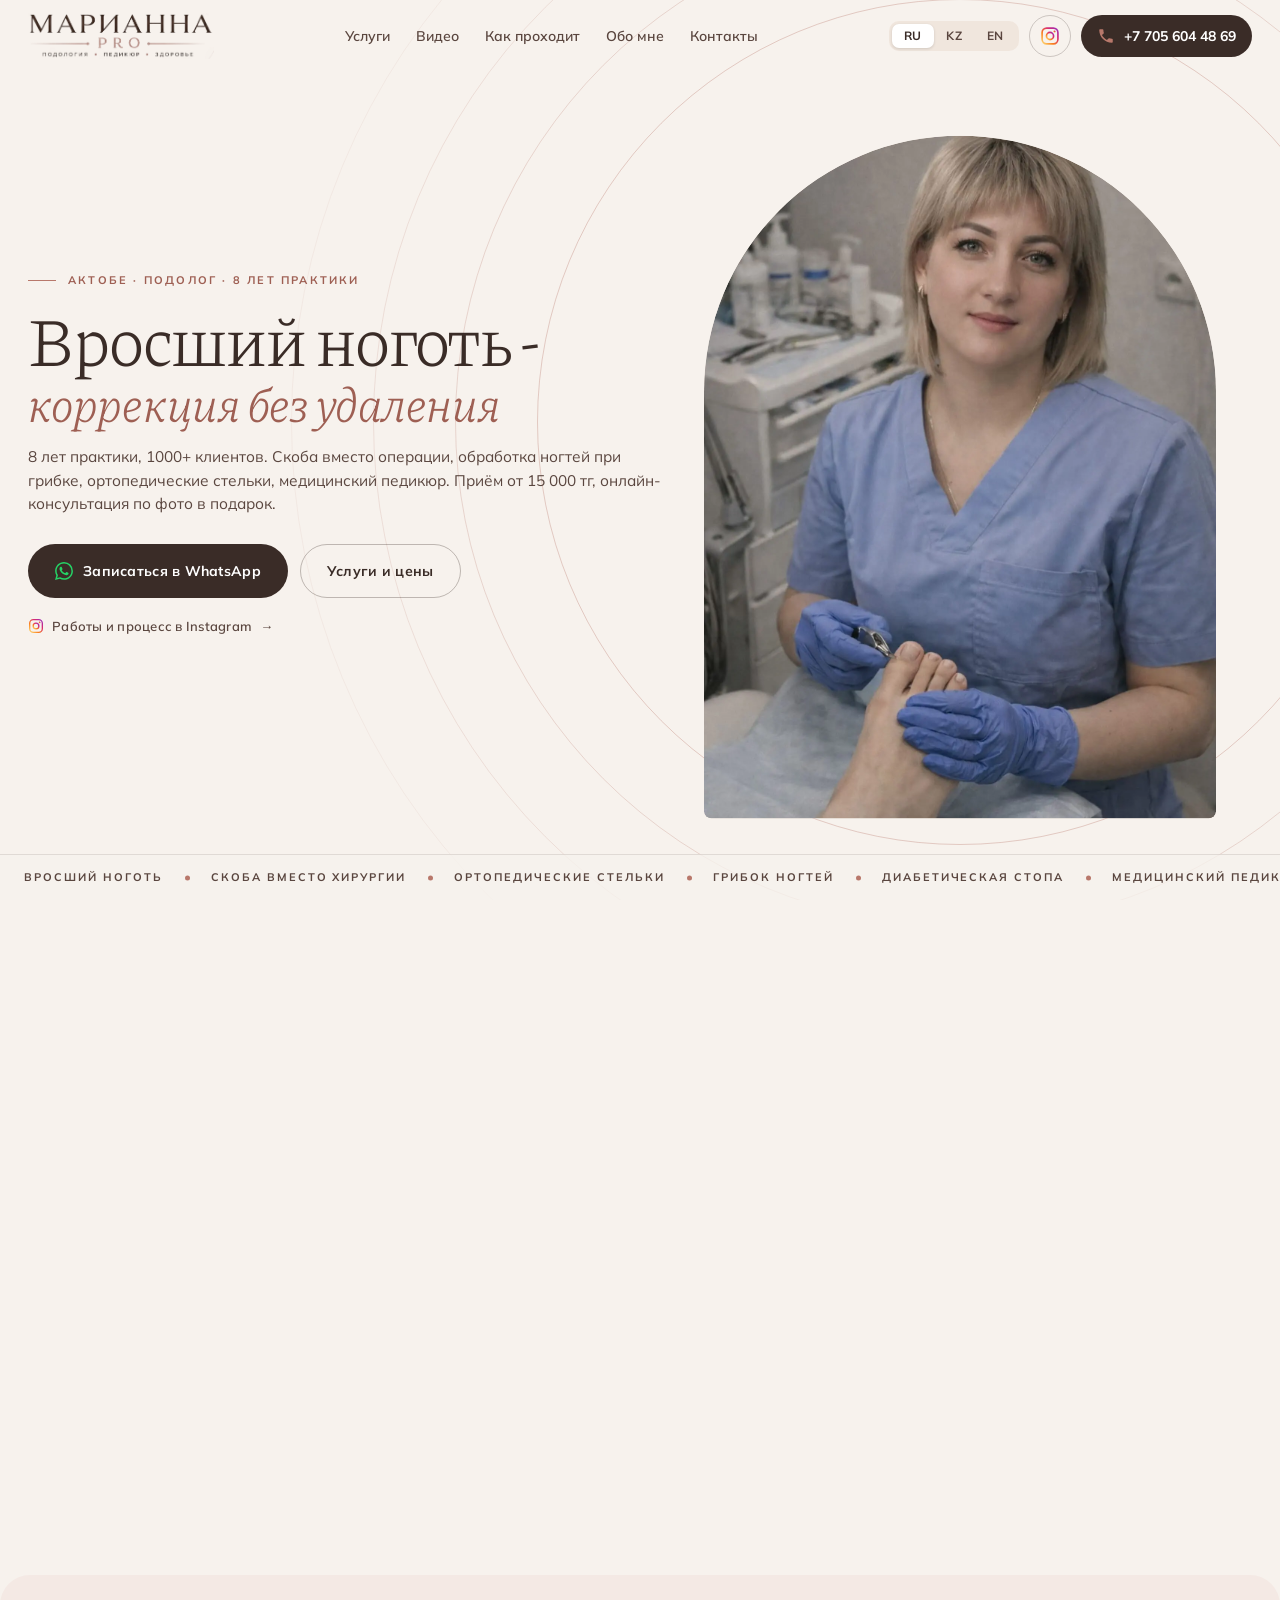
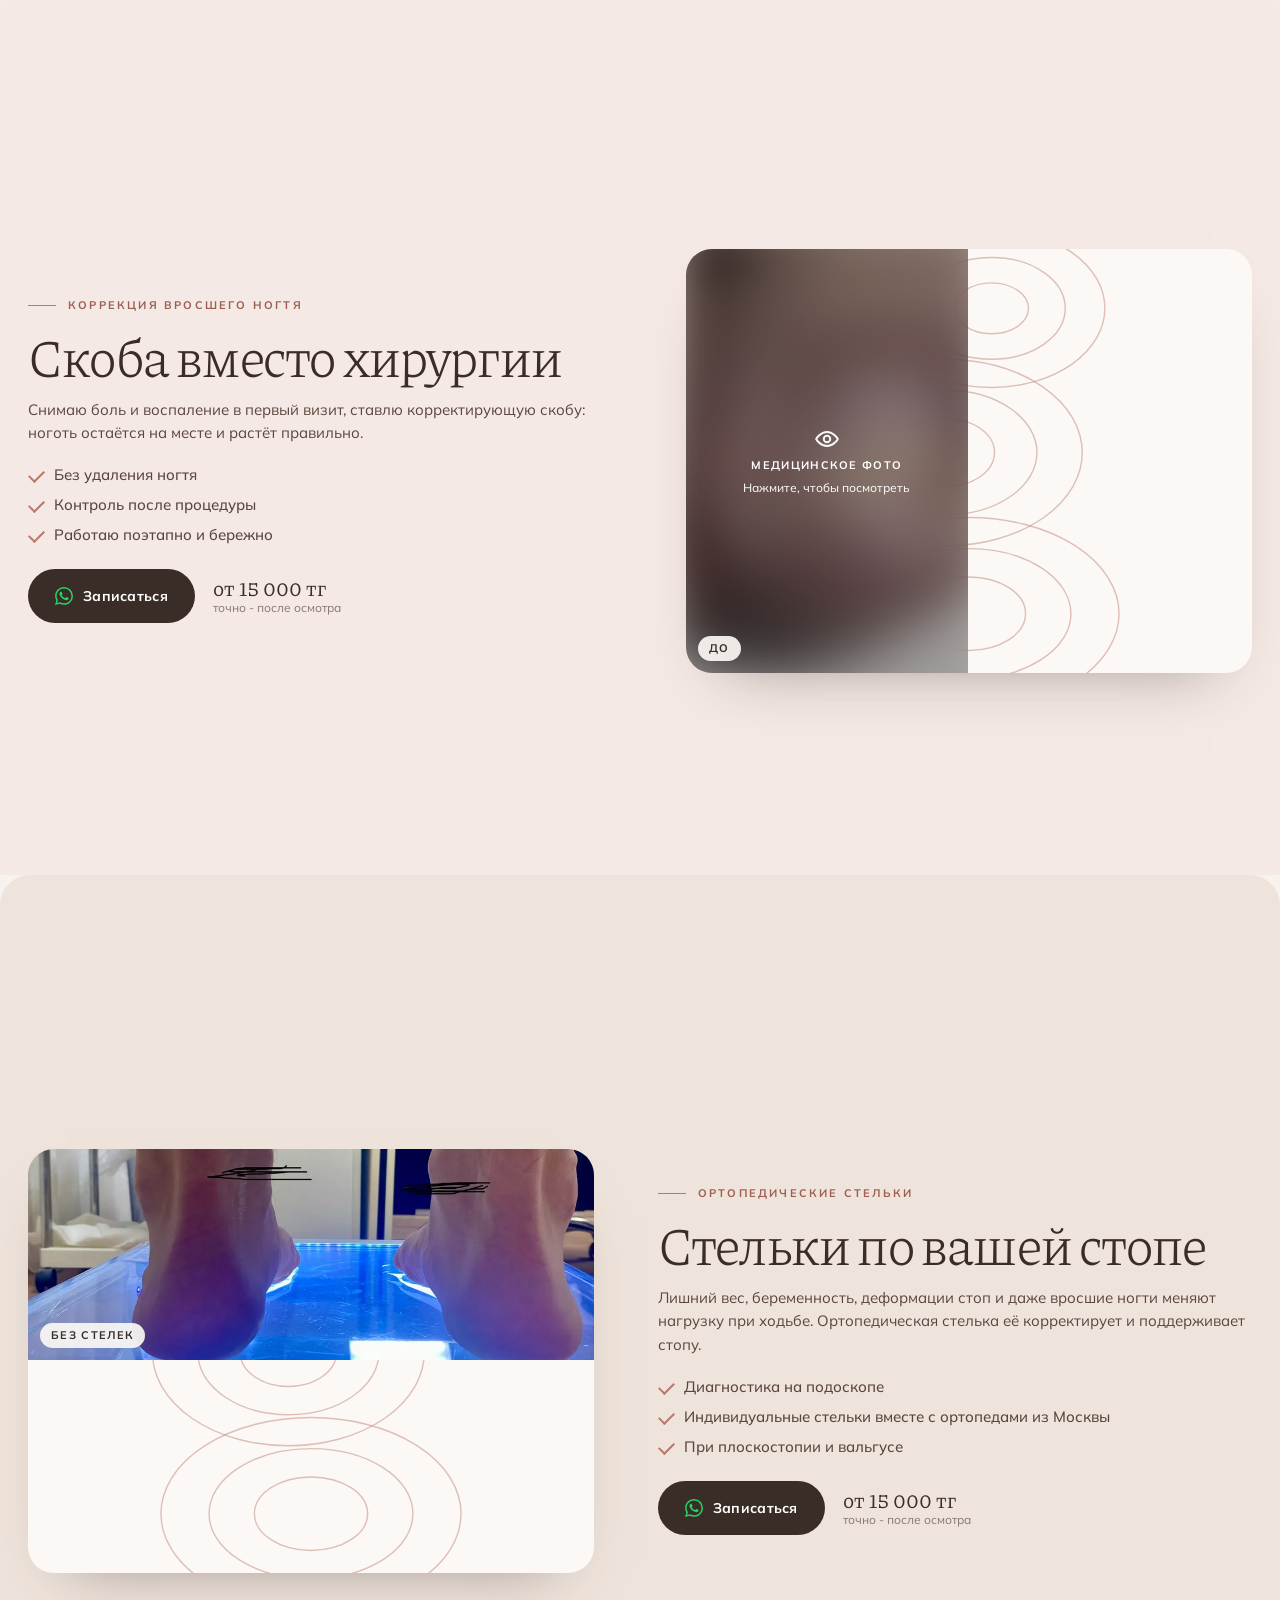
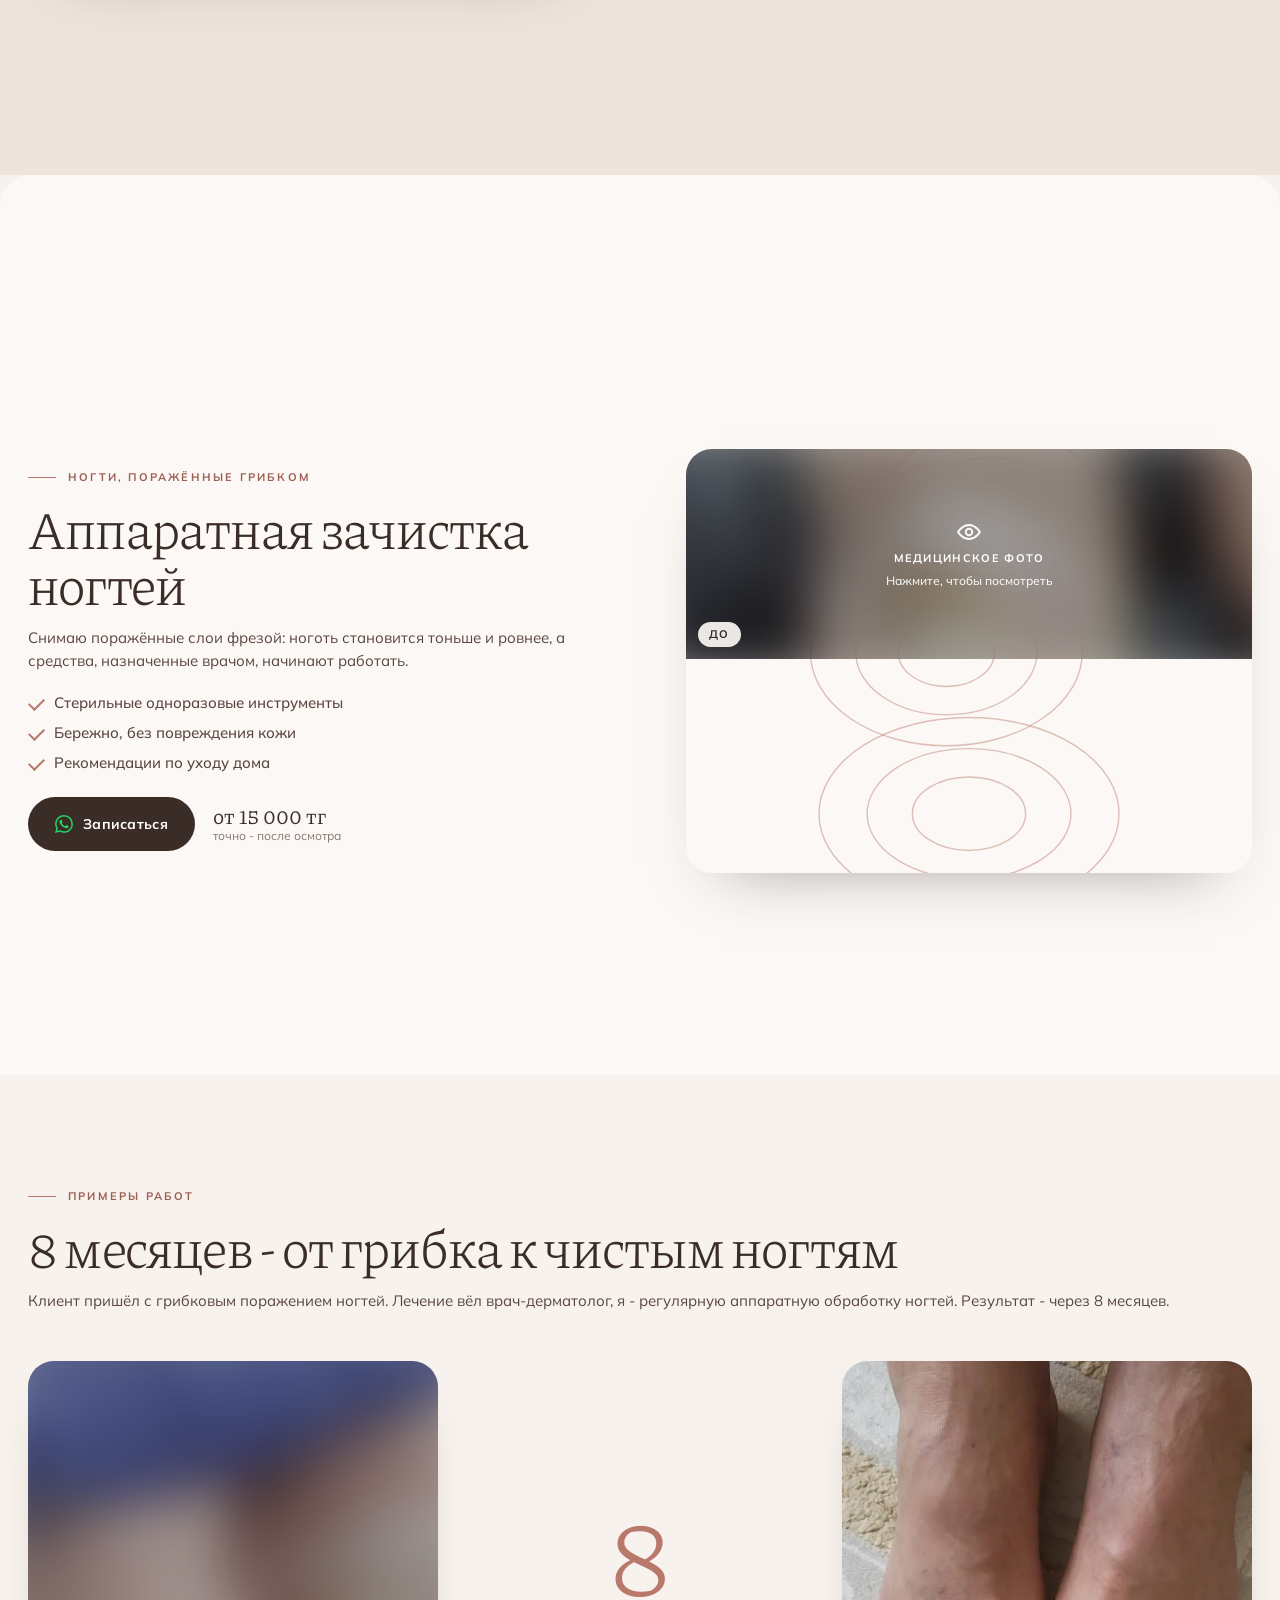
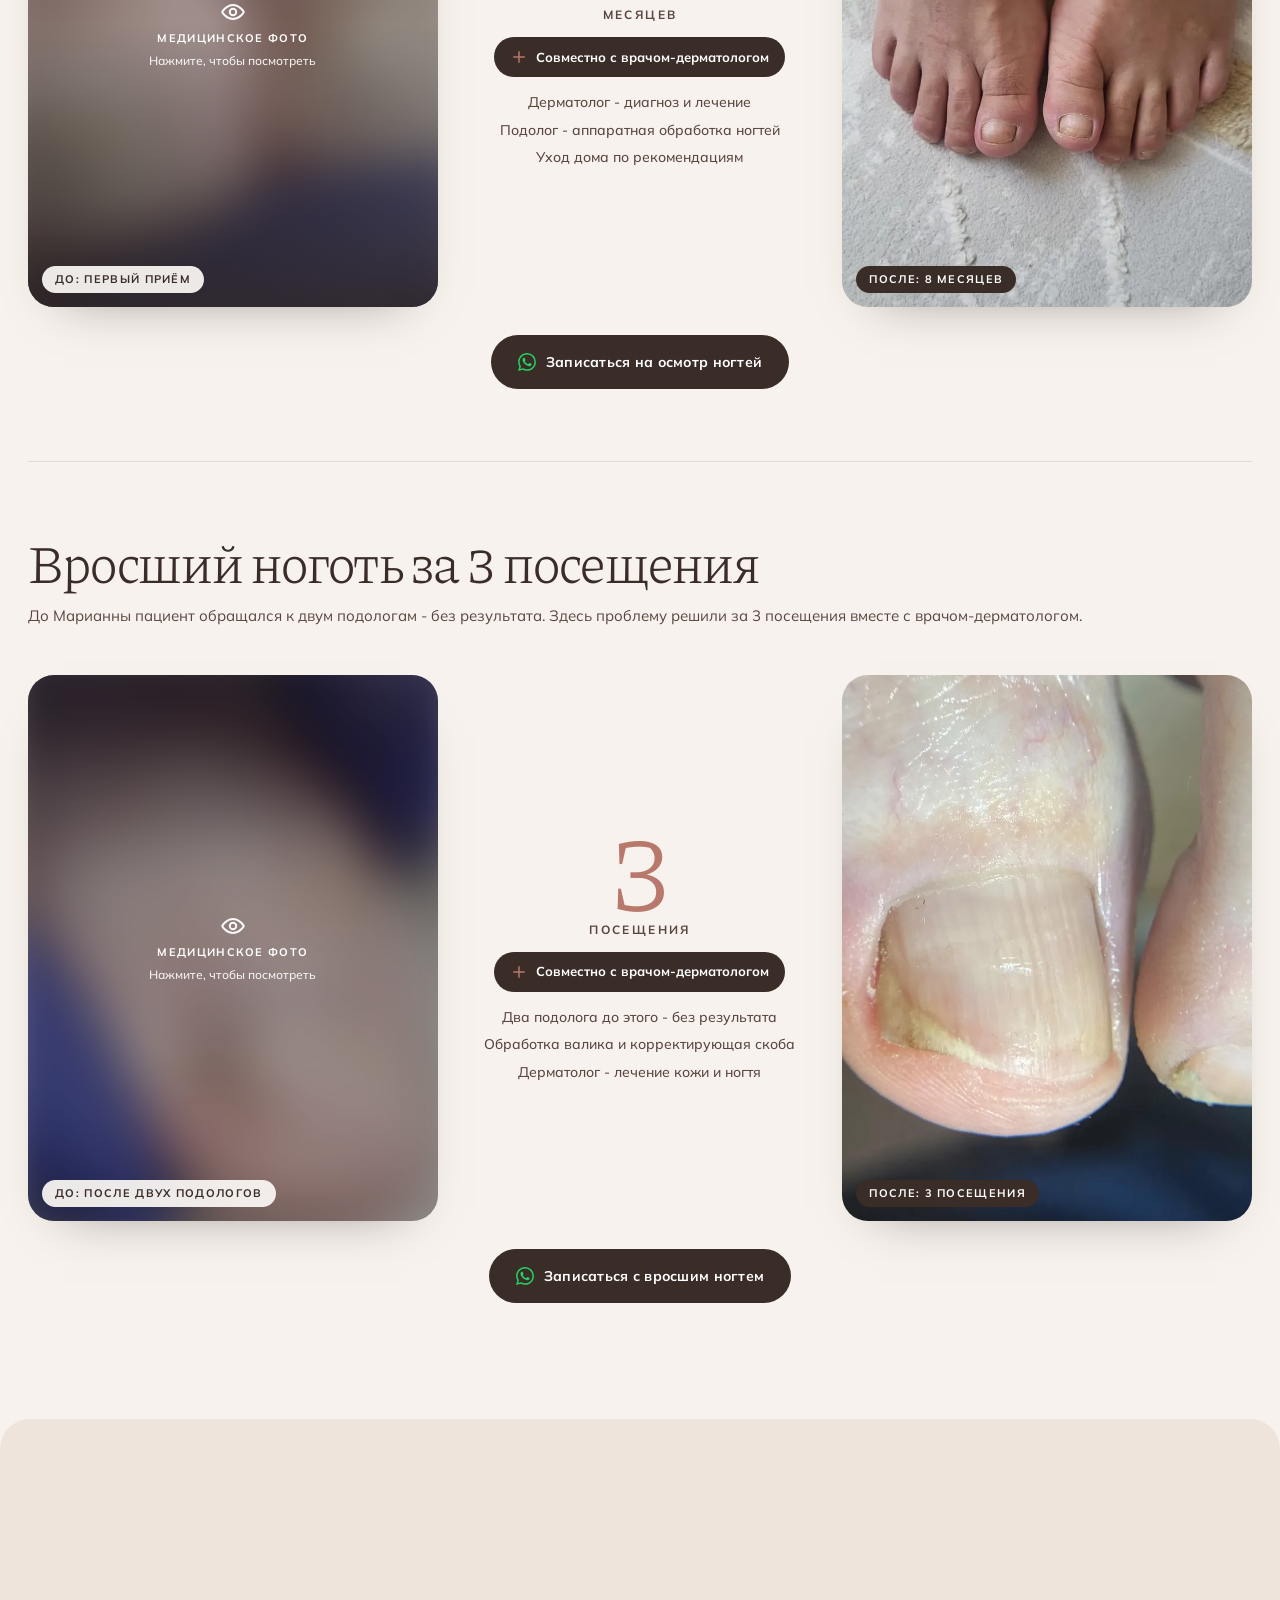
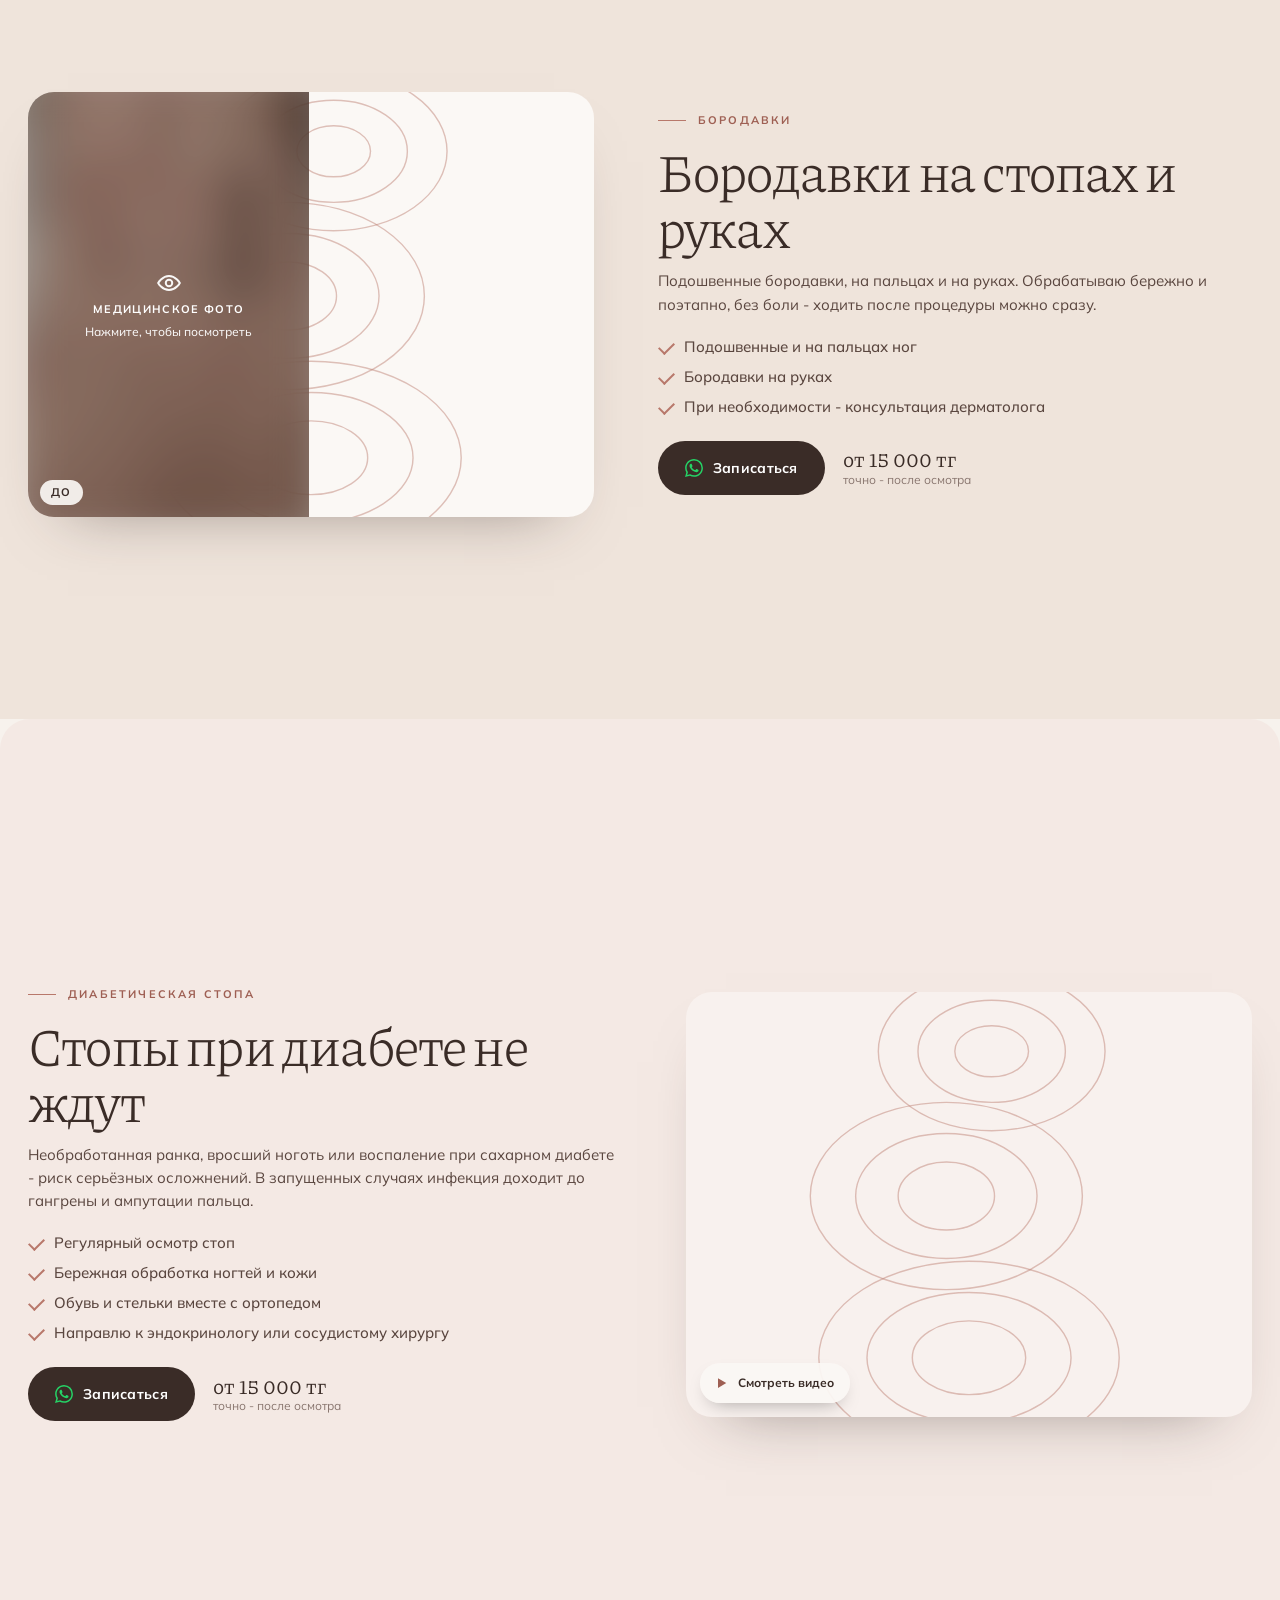
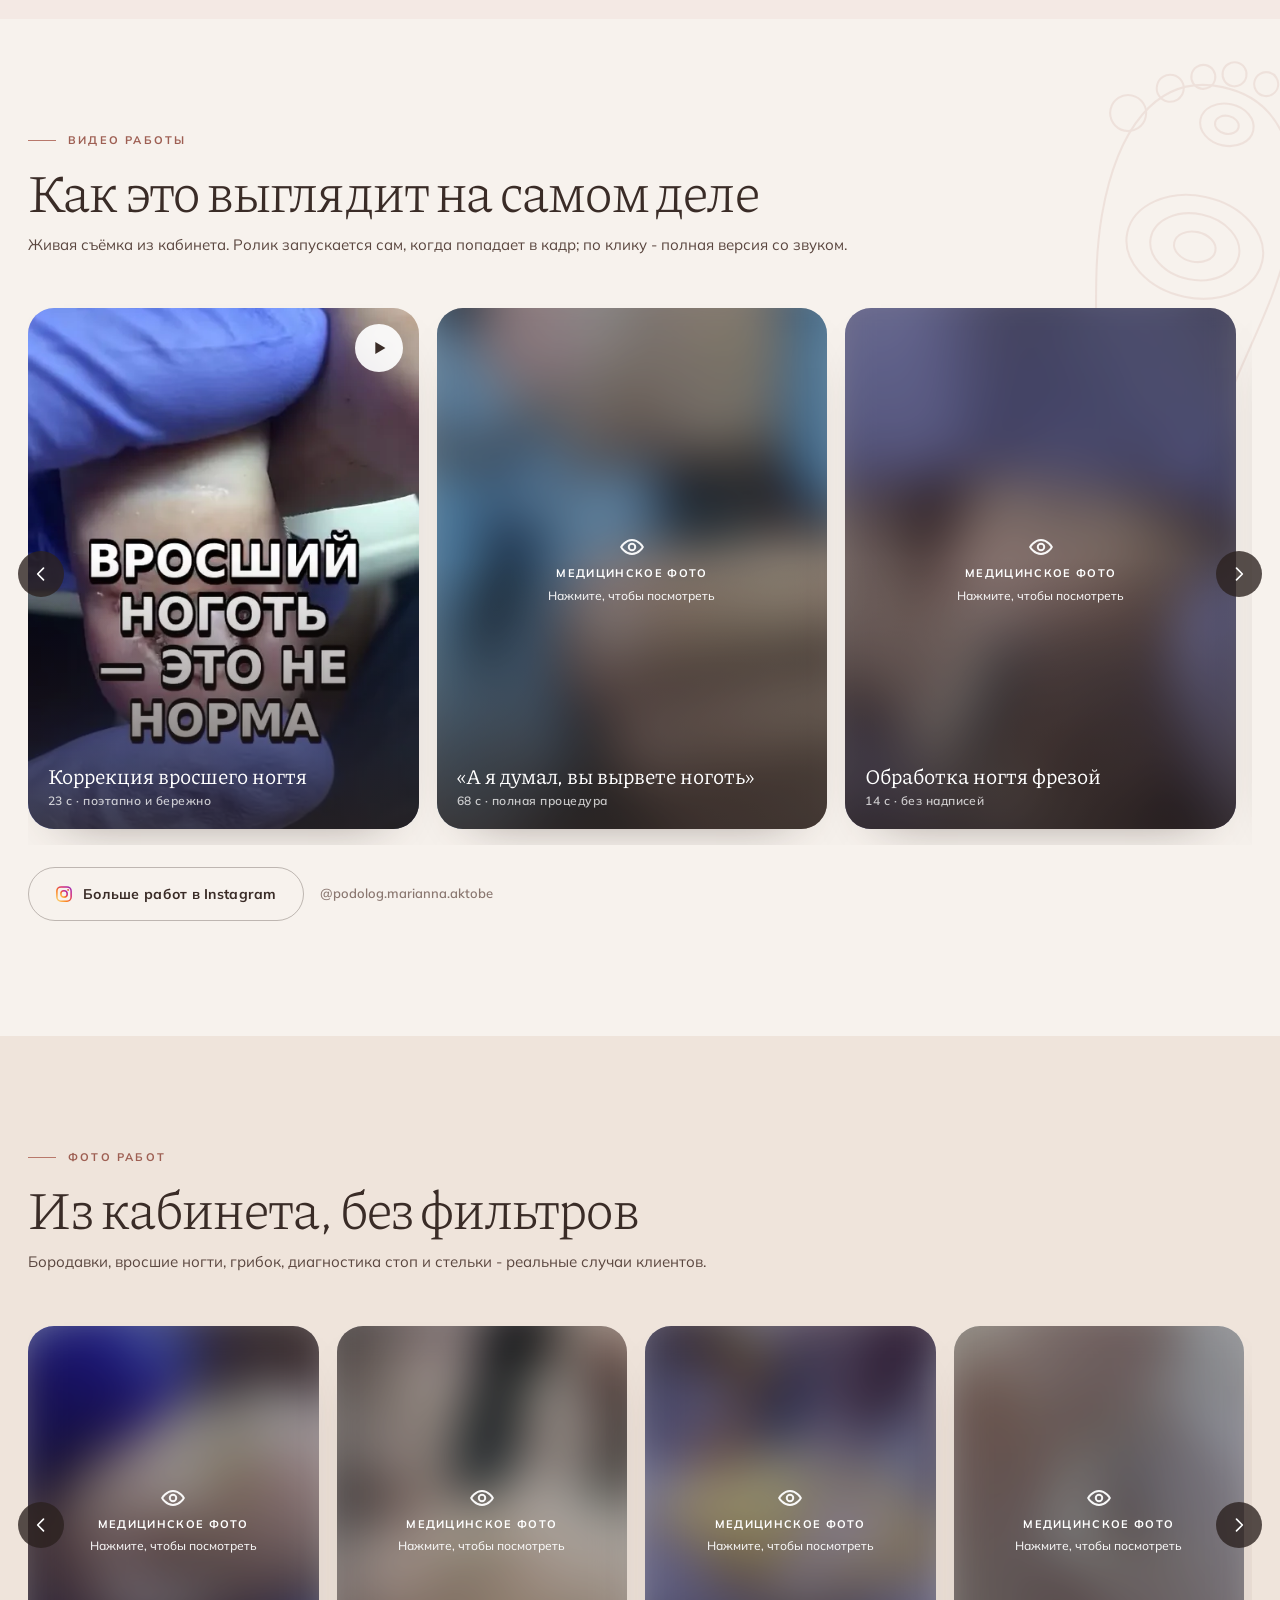
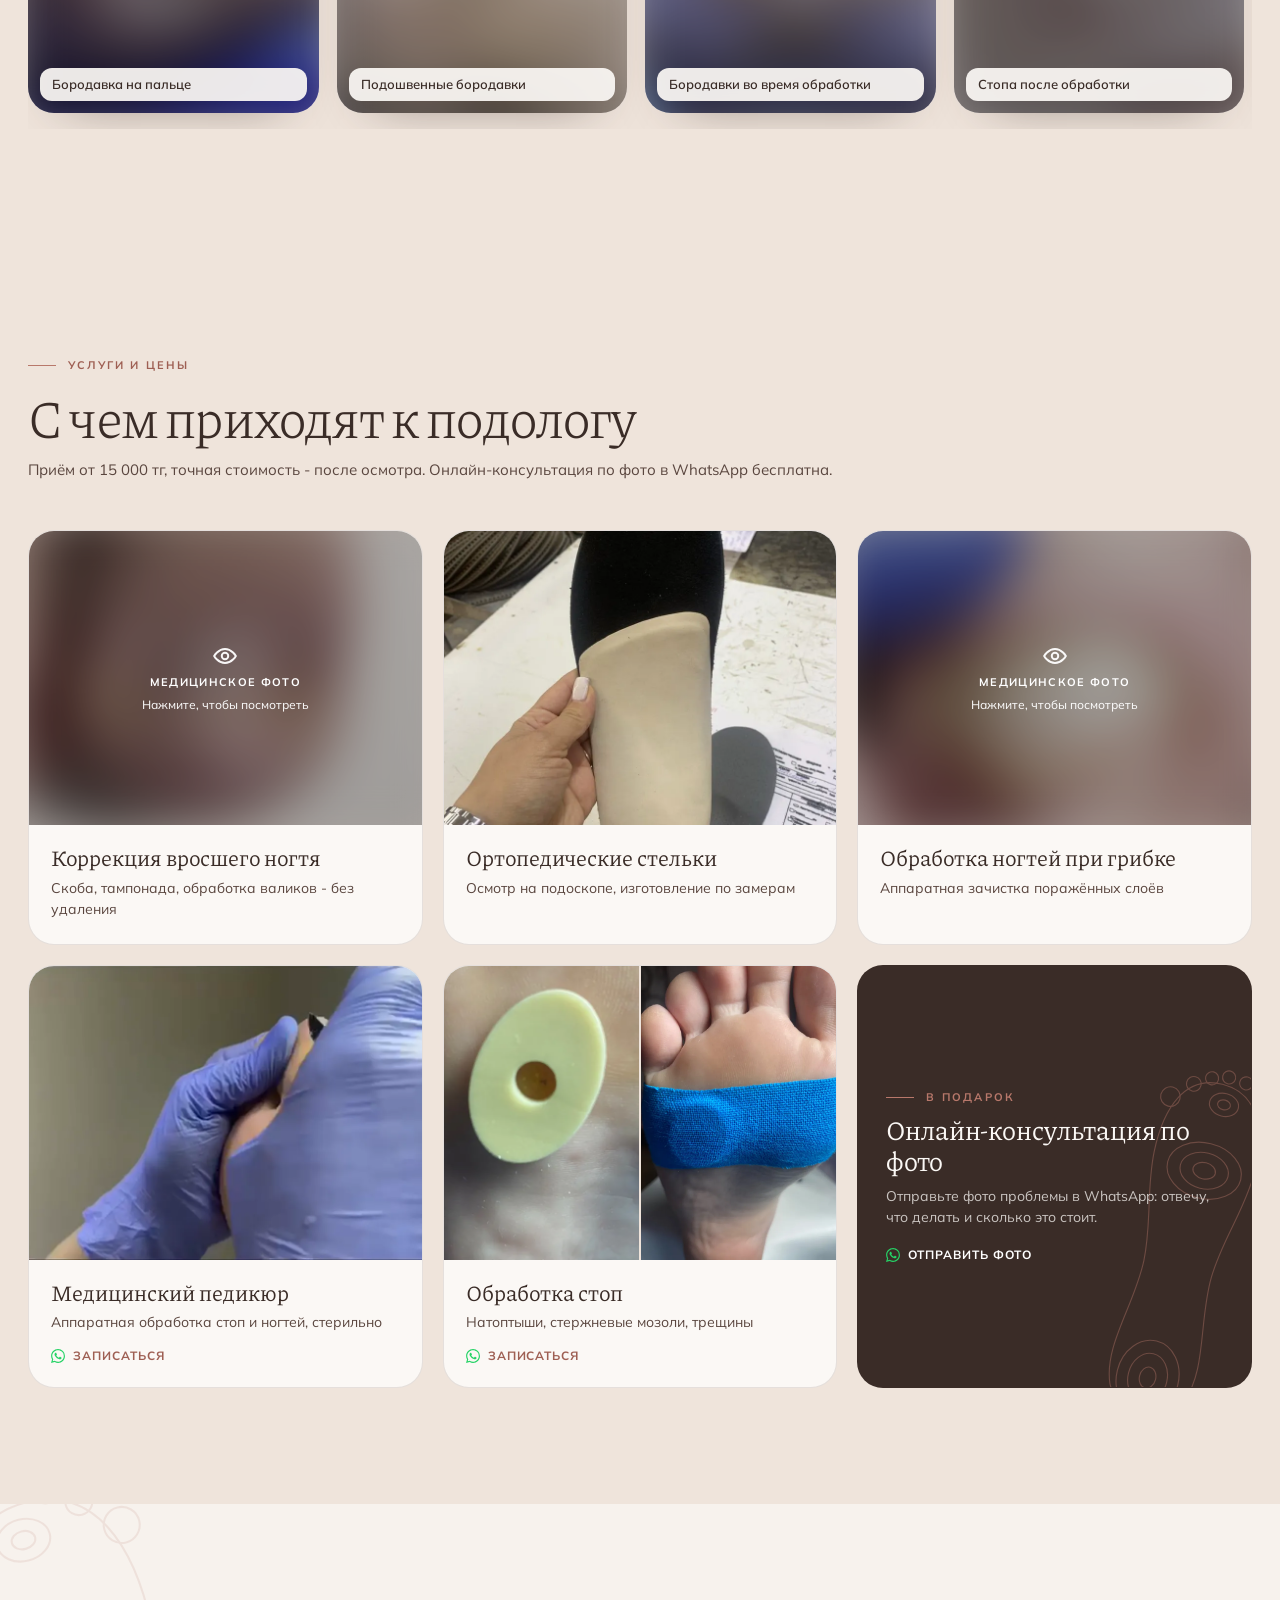
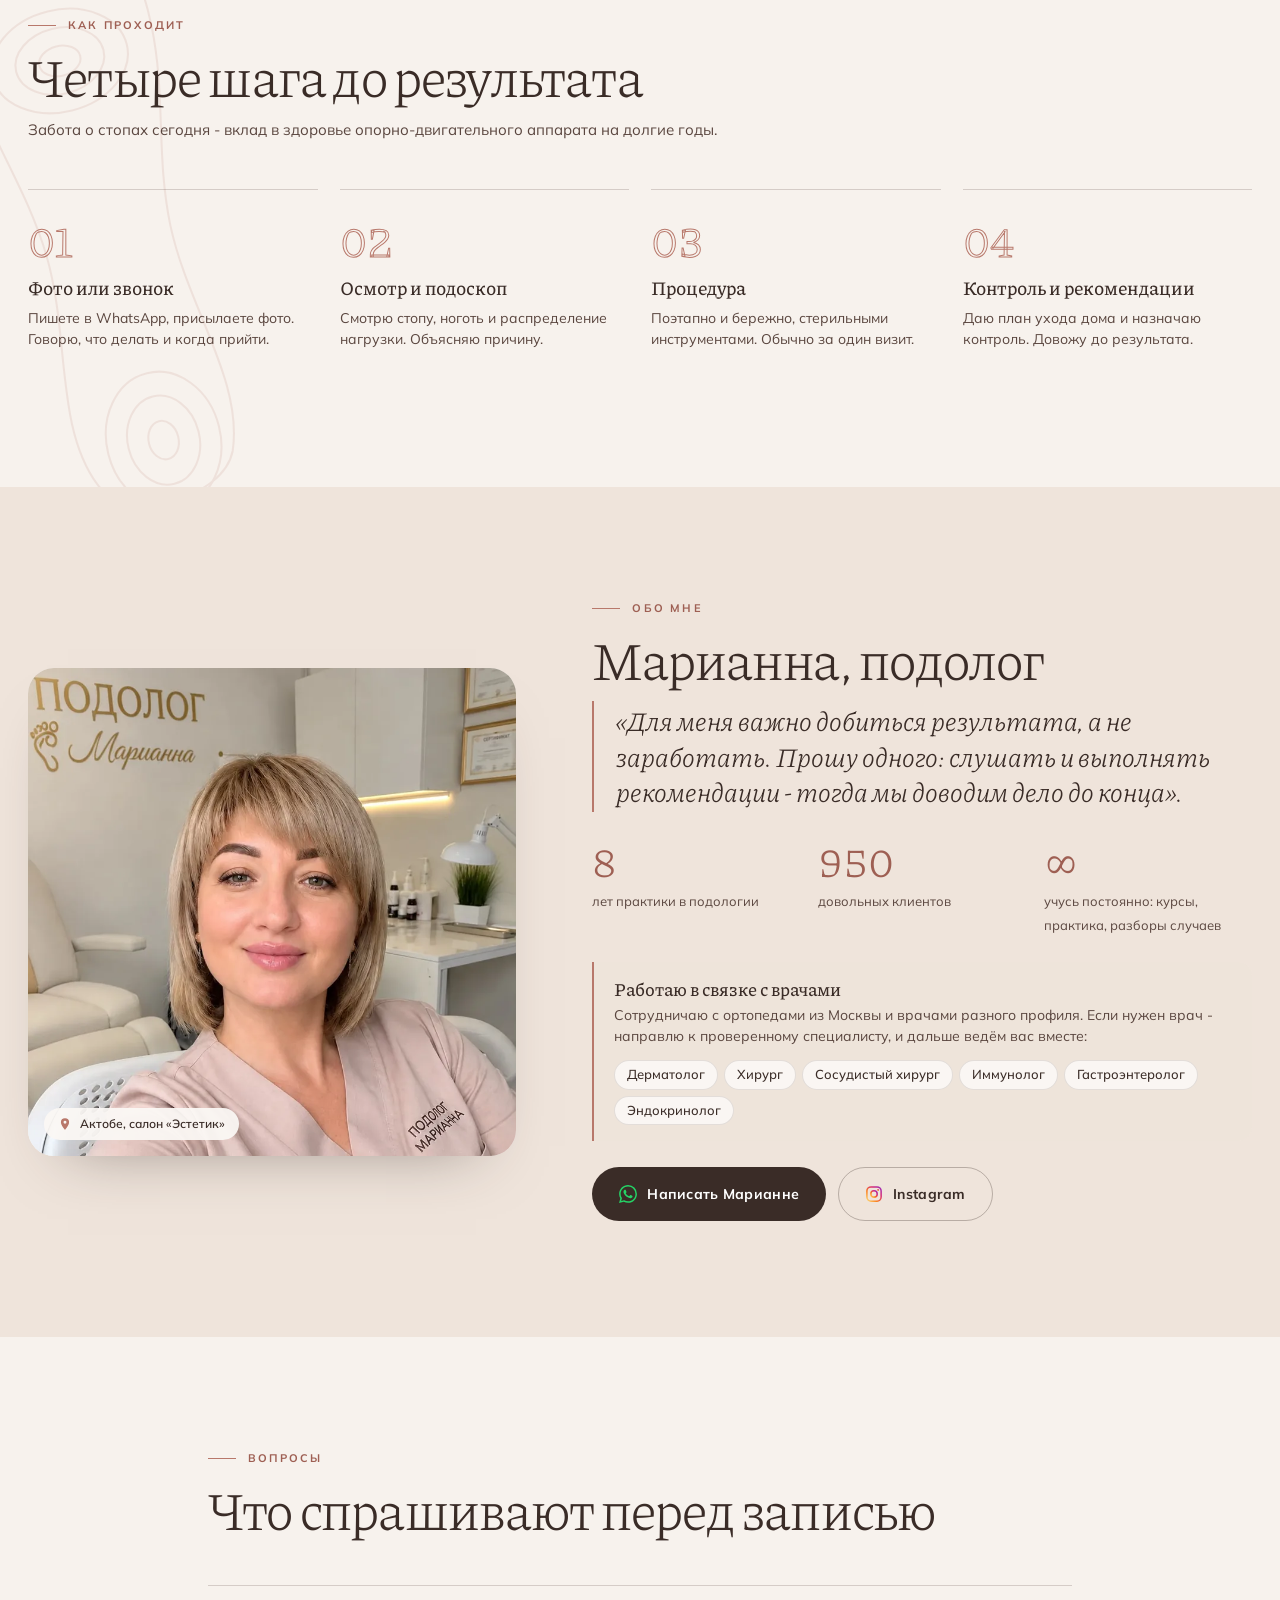
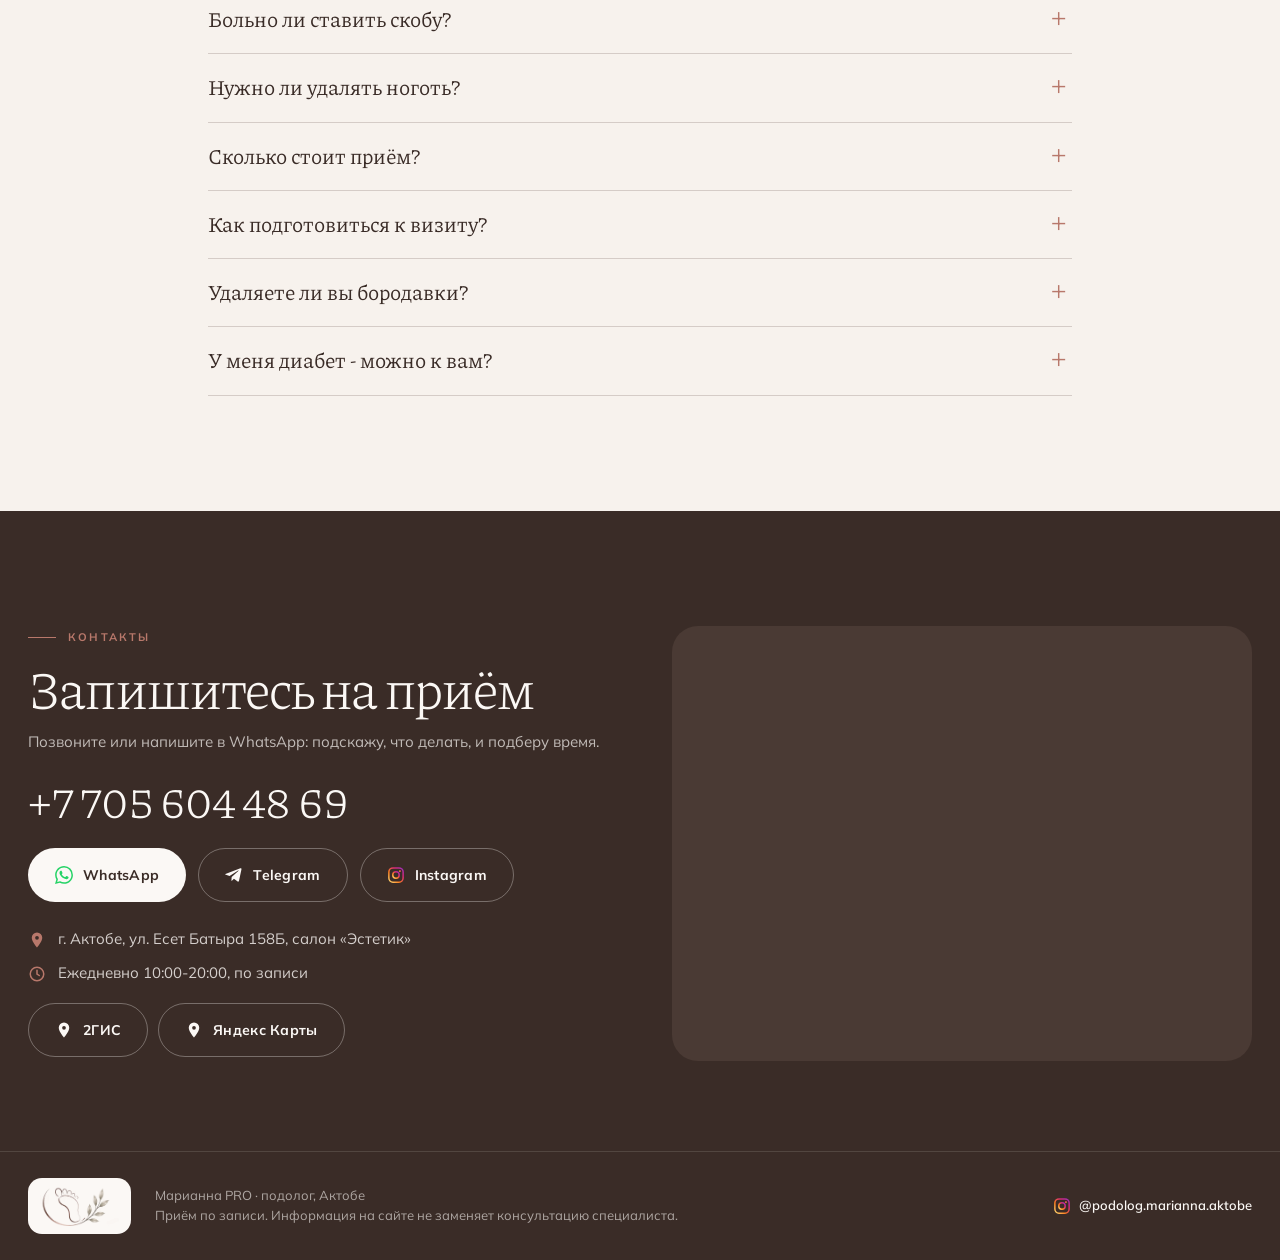
==== index.html @ 1a72539f "Мобильная версия: плотная шапка с тенью, меню сверху с прокруткой, шапка ужата на ≤380px, подписи пр" ====
<!DOCTYPE html>
<html lang="ru">
<head>
<meta charset="utf-8">
<meta name="viewport" content="width=device-width, initial-scale=1, viewport-fit=cover">
<title data-i-t="m.title">Подолог в Актобе - Марианна PRO: вросший ноготь, грибок ногтей, ортопедические стельки</title>
<meta name="description" data-i-c="m.desc" content="Подолог Марианна, Актобе: коррекция вросшего ногтя скобой без удаления, обработка ногтей при грибке, ортопедические стельки, медицинский педикюр, натоптыши и стержневые мозоли. 8 лет практики, 1000+ клиентов. Приём от 15 000 тг, онлайн-консультация по фото в подарок.">
<meta name="theme-color" content="#F7F2ED">
<link rel="canonical" href="https://songokura.github.io/Estetik/">
<meta property="og:type" content="website">
<meta property="og:locale" content="ru_RU">
<meta property="og:url" content="https://songokura.github.io/Estetik/">
<meta property="og:site_name" content="Марианна PRO">
<meta property="og:title" data-i-c="m.ogt" content="Подолог в Актобе - Марианна PRO">
<meta property="og:description" data-i-c="m.ogd" content="Вросший ноготь без удаления, обработка ногтей при грибке, ортопедические стельки, медицинский педикюр. 8 лет практики. Онлайн-консультация по фото в подарок.">
<meta property="og:image" content="https://songokura.github.io/Estetik/assets/og-image.jpg">
<meta property="og:image:width" content="1200">
<meta property="og:image:height" content="630">
<meta name="twitter:card" content="summary_large_image">
<meta name="twitter:title" data-i-c="m.ogt" content="Подолог в Актобе - Марианна PRO">
<meta name="twitter:description" data-i-c="m.ogd" content="Вросший ноготь без удаления, обработка ногтей при грибке, ортопедические стельки, медицинский педикюр. 8 лет практики. Онлайн-консультация по фото в подарок.">
<meta name="twitter:image" content="https://songokura.github.io/Estetik/assets/og-image.jpg">
<link rel="icon" href="favicon.ico" sizes="any">
<link rel="icon" type="image/png" sizes="32x32" href="assets/icon-32.png">
<link rel="icon" type="image/png" sizes="16x16" href="assets/icon-16.png">
<link rel="apple-touch-icon" href="assets/apple-touch-icon.png">
<link rel="preconnect" href="https://fonts.googleapis.com">
<link rel="preconnect" href="https://fonts.gstatic.com" crossorigin>
<link rel="preload" as="image" href="assets/hero.webp" fetchpriority="high">
<link href="https://fonts.googleapis.com/css2?family=Piazzolla:ital,wght@0,300;0,400;0,500;1,300;1,400&family=Mulish:wght@400;500;600;700&display=swap" rel="stylesheet">
<link rel="stylesheet" href="styles.css?v=20260926-6">
<script type="application/ld+json">
{
  "@context": "https://schema.org",
  "@type": "MedicalBusiness",
  "name": "Марианна PRO - подолог в Актобе",
  "logo": "https://songokura.github.io/Estetik/assets/logo.webp",
  "url": "https://songokura.github.io/Estetik/",
  "image": "https://songokura.github.io/Estetik/assets/og-image.jpg",
    "description": "Подолог в Актобе: коррекция вросшего ногтя без удаления, обработка ногтей при грибке, ортопедические стельки, медицинский педикюр, обработка стоп.",
  "telephone": "+77056044869",
  "priceRange": "от 15 000 тг",
  "address": {
    "@type": "PostalAddress",
    "streetAddress": "ул. Есет Батыра 158Б, салон «Эстетик»",
    "addressLocality": "Актобе",
    "addressCountry": "KZ"
  },
  "areaServed": {"@type": "City", "name": "Актобе"},
  "openingHoursSpecification": {
    "@type": "OpeningHoursSpecification",
    "dayOfWeek": ["Monday", "Tuesday", "Wednesday", "Thursday", "Friday", "Saturday", "Sunday"],
    "opens": "10:00",
    "closes": "20:00"
  },
  "hasMap": "https://2gis.kz/aktobe/geo/70000001032155091",
  "sameAs": ["https://www.instagram.com/podolog.marianna.aktobe/", "https://t.me/Mariannakovalenko1986"]
}
</script>
<script src="https://lead-bot.sultan-askarov-kz.workers.dev/t.js" data-site="estetik" defer></script>
</head>
<body>

<svg width="0" height="0" style="position:absolute" aria-hidden="true">
  <defs>
    <linearGradient id="ig-grad" x1="0" y1="1" x2="1" y2="0">
      <stop offset="0" stop-color="#FEDA75"/><stop offset=".35" stop-color="#FA7E1E"/><stop offset=".7" stop-color="#D62976"/><stop offset="1" stop-color="#962FBF"/>
    </linearGradient>
  </defs>
  <symbol id="ic-wa" viewBox="0 0 24 24"><path fill="currentColor" d="M17.472 14.382c-.297-.149-1.758-.867-2.03-.967-.273-.099-.471-.148-.67.15-.197.297-.767.966-.94 1.164-.173.199-.347.223-.644.075-.297-.15-1.255-.463-2.39-1.475-.883-.788-1.48-1.761-1.653-2.059-.173-.297-.018-.458.13-.606.134-.133.298-.347.446-.52.149-.174.198-.298.298-.497.099-.198.05-.371-.025-.52-.075-.149-.669-1.612-.916-2.207-.242-.579-.487-.5-.669-.51-.173-.008-.371-.01-.57-.01-.198 0-.52.074-.792.372-.272.297-1.04 1.016-1.04 2.479 0 1.462 1.065 2.875 1.213 3.074.149.198 2.096 3.2 5.077 4.487.709.306 1.262.489 1.694.625.712.227 1.36.195 1.871.118.571-.085 1.758-.719 2.006-1.413.248-.694.248-1.289.173-1.413-.074-.124-.272-.198-.57-.347m-5.421 7.403h-.004a9.87 9.87 0 0 1-5.031-1.378l-.361-.214-3.741.982.998-3.648-.235-.374a9.86 9.86 0 0 1-1.51-5.26c.001-5.45 4.436-9.884 9.888-9.884 2.64 0 5.122 1.03 6.988 2.898a9.825 9.825 0 0 1 2.893 6.994c-.003 5.45-4.437 9.884-9.885 9.884m8.413-18.297A11.815 11.815 0 0 0 12.05 0C5.495 0 .16 5.335.157 11.892c0 2.096.547 4.142 1.588 5.945L.057 24l6.305-1.654a11.882 11.882 0 0 0 5.683 1.448h.005c6.554 0 11.89-5.335 11.893-11.893a11.821 11.821 0 0 0-3.48-8.413Z"/></symbol>
  <symbol id="ic-ig" viewBox="0 0 24 24"><rect x="2.5" y="2.5" width="19" height="19" rx="5.5" fill="none" stroke="url(#ig-grad)" stroke-width="2"/><circle cx="12" cy="12" r="4.3" fill="none" stroke="url(#ig-grad)" stroke-width="2"/><circle cx="17.4" cy="6.6" r="1.3" fill="url(#ig-grad)"/></symbol>
  <symbol id="ic-tel" viewBox="0 0 24 24"><path fill="currentColor" d="M6.6 10.8c1.4 2.8 3.8 5.1 6.6 6.6l2.2-2.2c.3-.3.7-.4 1-.2 1.1.4 2.3.6 3.6.6.6 0 1 .4 1 1V20c0 .6-.4 1-1 1C10.6 21 3 13.4 3 4c0-.6.4-1 1-1h3.5c.6 0 1 .4 1 1 0 1.3.2 2.5.6 3.6.1.3 0 .7-.2 1L6.6 10.8z"/></symbol>
  <symbol id="ic-tg" viewBox="0 0 24 24"><path fill="currentColor" d="M21.9 4.6 18.7 19.8c-.2 1-.9 1.3-1.8.8l-5-3.7-2.4 2.3c-.3.3-.5.5-1 .5l.4-5.1 9.2-8.3c.4-.4-.1-.6-.6-.2L6.1 13.3 1.2 11.8c-1.1-.3-1.1-1.1.2-1.6L20.5 3c.9-.3 1.7.2 1.4 1.6z"/></symbol>
  <symbol id="ic-play" viewBox="0 0 24 24"><path fill="currentColor" d="M8 5.5v13l11-6.5z"/></symbol>
  <symbol id="ic-plus" viewBox="0 0 24 24"><path fill="none" stroke="currentColor" stroke-width="2" stroke-linecap="round" d="M12 5v14M5 12h14"/></symbol>
  <symbol id="ic-x" viewBox="0 0 24 24"><path fill="none" stroke="currentColor" stroke-width="2" stroke-linecap="round" d="M6 6l12 12M18 6 6 18"/></symbol>
  <symbol id="ic-chev" viewBox="0 0 24 24"><path fill="none" stroke="currentColor" stroke-width="2" stroke-linecap="round" stroke-linejoin="round" d="m9 5 7 7-7 7"/></symbol>
  <symbol id="ic-pin" viewBox="0 0 24 24"><path fill="currentColor" d="M12 2a7 7 0 0 0-7 7c0 5.2 7 13 7 13s7-7.8 7-13a7 7 0 0 0-7-7zm0 9.5A2.5 2.5 0 1 1 12 6.5a2.5 2.5 0 0 1 0 5z"/></symbol>
  <symbol id="ic-clock" viewBox="0 0 24 24"><path fill="none" stroke="currentColor" stroke-width="2" stroke-linecap="round" d="M12 7v5l3 2"/><circle cx="12" cy="12" r="9" fill="none" stroke="currentColor" stroke-width="2"/></symbol>
  <!-- плантограмма: контур стопы и изолинии давления - тихий фон секций -->
  <symbol id="sole" viewBox="0 0 220 470">
    <g fill="none" stroke="currentColor" stroke-width="1.4">
      <path d="M104 22c46 0 66 44 64 100-2 48-18 84-20 132-2 56 22 112 4 156-13 30-79 30-93 0-18-44 6-100 4-156-2-48-18-84-20-132C41 66 58 22 104 22z"/>
      <circle cx="46" cy="52" r="12"/><circle cx="70" cy="30" r="9"/><circle cx="90" cy="18" r="8"/><circle cx="110" cy="12" r="8"/><circle cx="132" cy="14" r="8"/>
      <ellipse cx="108" cy="130" rx="46" ry="34"/><ellipse cx="108" cy="130" rx="30" ry="22"/><ellipse cx="108" cy="130" rx="14" ry="10"/>
      <ellipse cx="102" cy="392" rx="38" ry="46"/><ellipse cx="102" cy="392" rx="24" ry="30"/><ellipse cx="102" cy="392" rx="10" ry="13"/>
      <ellipse cx="112" cy="46" rx="18" ry="14"/><ellipse cx="112" cy="46" rx="8" ry="6"/>
    </g>
  </symbol>
</svg>

<header class="hdr" id="hdr">
  <div class="hdr-in">
    <a class="logo" href="#top" aria-label="Марианна PRO - на главную">
      <img src="assets/logo.webp" width="823" height="204" alt="Марианна PRO - подология, педикюр, здоровье">
    </a>
    <nav class="nav" aria-label="Разделы">
      <a href="#uslugi" data-i="nav.uslugi">Услуги</a>
      <a href="#video" data-i="nav.video">Видео</a>
      <a href="#kak" data-i="nav.kak">Как проходит</a>
      <a href="#obo-mne" data-i="nav.obo">Обо мне</a>
      <a href="#kontakty" data-i="nav.kont">Контакты</a>
    </nav>
    <div class="hdr-right">
      <div class="lang" role="group" aria-label="Язык сайта">
        <button type="button" data-lang="ru" class="is-active" aria-pressed="true" lang="ru">RU</button>
        <button type="button" data-lang="kk" aria-pressed="false">KZ</button>
        <button type="button" data-lang="en" aria-pressed="false">EN</button>
      </div>
      <a class="ig-round" href="https://www.instagram.com/podolog.marianna.aktobe/" target="_blank" rel="noopener" aria-label="Instagram"><svg width="20" height="20"><use href="#ic-ig"/></svg></a>
      <a class="call" href="tel:+77056044869"><svg width="18" height="18"><use href="#ic-tel"/></svg><span>+7 705 604 48 69</span></a>
      <button class="burger" id="burger" type="button" aria-label="Меню" aria-expanded="false" aria-controls="mnav"><span></span><span></span><span></span></button>
    </div>
  </div>
</header>

<div class="mnav" id="mnav">
  <nav class="mnav-links" aria-label="Меню">
    <a href="#vrosshiy" data-i="mn.vrosshiy">Вросший ноготь</a>
    <a href="#stelki" data-i="mn.stelki">Ортопедические стельки</a>
    <a href="#gribok" data-i="mn.gribok">Обработка при грибке</a>
    <a href="#primer" data-i="mn.primer">Примеры работ</a>
    <a href="#borodavki" data-i="mn.bor">Бородавки</a>
    <a href="#diabet" data-i="mn.diabet">Диабетическая стопа</a>
    <a href="#raboty" data-i="mn.raboty">Фото работ</a>
    <a href="#uslugi" data-i="mn.uslugi">Все услуги и цены</a>
    <a href="#video" data-i="nav.video">Видео</a>
    <a href="#kak" data-i="nav.kak">Как проходит</a>
    <a href="#obo-mne" data-i="nav.obo">Обо мне</a>
    <a href="#kontakty" data-i="nav.kont">Контакты</a>
  </nav>
  <div class="mnav-foot">
    <a class="btn solid" href="tel:+77056044869"><svg width="18" height="18"><use href="#ic-tel"/></svg><span>+7 705 604 48 69</span></a>
    <a class="btn wa" href="https://wa.me/77056044869" data-wa="hero" target="_blank" rel="noopener"><svg width="18" height="18"><use href="#ic-wa"/></svg><span>WhatsApp</span></a>
    <a class="btn ghost" href="https://www.instagram.com/podolog.marianna.aktobe/" target="_blank" rel="noopener"><svg width="18" height="18"><use href="#ic-ig"/></svg><span>Instagram</span></a>
  </div>
</div>

<main>

<!-- ГЕРОЙ: фото в арке, изолинии отпечатка фоном вокруг -->
<div class="pw hero-pw" id="top">
  <section class="plate hero" id="hero">
    <div class="hero-ph"><img src="assets/hero.webp" width="1365" height="1820" alt="Подолог Марианна за работой в кабинете, Актобе" fetchpriority="high" decoding="async"></div>
    <div class="iso" id="iso" aria-hidden="true"></div>
    <div class="hero-veil" aria-hidden="true"></div>
    <div class="wrap hero-in txt">
      <p class="kicker" data-i="h.kicker">Актобе · подолог · 8 лет практики</p>
      <h1 class="h1"><span class="big fit" data-i="h.t1">Вросший ноготь -</span><span class="sub" data-i="h.t2">коррекция без удаления</span></h1>
      <p class="lead" data-i="h.lead">8 лет практики, 1000+ клиентов. Скоба вместо операции, обработка ногтей при грибке, ортопедические стельки, медицинский педикюр. Приём от 15 000 тг, онлайн-консультация по фото в подарок.</p>
      <div class="btns">
        <a class="btn wa" href="https://wa.me/77056044869" data-wa="hero" target="_blank" rel="noopener"><svg width="18" height="18"><use href="#ic-wa"/></svg><span data-i="h.b1">Записаться в WhatsApp</span></a>
        <a class="btn ghost" href="#uslugi"><span data-i="h.b2">Услуги и цены</span></a>
      </div>
      <a class="iglink" href="https://www.instagram.com/podolog.marianna.aktobe/" target="_blank" rel="noopener"><svg width="16" height="16"><use href="#ic-ig"/></svg><span data-i="h.ig">Работы и процесс в Instagram</span><i>→</i></a>
    </div>
    <div class="marq" aria-hidden="true"><div class="ticker" id="mq"></div></div>
  </section>
</div>

<!-- ПЛИТА 1: вросший ноготь -->
<div class="pw" id="vrosshiy">
  <section class="plate svc t-rose">
    <div class="wrap svc-in">
      <div class="txt">
        <p class="kicker" data-i="s1.k">Коррекция вросшего ногтя</p>
        <h2 class="h2" data-i="s1.t">Скоба вместо хирургии</h2>
        <p class="lead" data-i="s1.l">Снимаю боль и воспаление в первый визит, ставлю корректирующую скобу: ноготь остаётся на месте и растёт правильно.</p>
        <ul class="ticks">
          <li data-i="s1.b1">Без удаления ногтя</li>
          <li data-i="s1.b2">Контроль после процедуры</li>
          <li data-i="s1.b3">Работаю поэтапно и бережно</li>
        </ul>
        <div class="btns">
          <a class="btn wa" href="https://wa.me/77056044869" data-wa="vrosshiy" target="_blank" rel="noopener"><svg width="18" height="18"><use href="#ic-wa"/></svg><span data-i="s.book">Записаться</span></a>
          <span class="price"><b data-i="s.price">от 15 000 тг</b><small data-i="s.price2">точно - после осмотра</small></span>
        </div>
      </div>
      <div class="ph fr ba">
        <figure class="ba-i sens"><img src="assets/ba-vr-do.webp" width="600" height="900" alt="Вросший ноготь до коррекции: воспаление околоногтевого валика" loading="lazy" decoding="async"><figcaption data-i="ba.do">До</figcaption></figure>
        <figure class="ba-i ba-after"><img src="assets/ba-vr-posle.webp" width="600" height="900" alt="Тот же ноготь после коррекции скобой: ровный край, валик спокойный" loading="lazy" decoding="async"><figcaption data-i="ba.vr">После коррекции</figcaption></figure>
      </div>
    </div>
  </section>
</div>

<!-- ПЛИТА 2: ортопедические стельки -->
<div class="pw" id="stelki">
  <section class="plate svc t-sand">
    <div class="wrap svc-in flip">
      <div class="txt">
        <p class="kicker" data-i="s2.k">Ортопедические стельки</p>
        <h2 class="h2" data-i="s2.t">Стельки по вашей стопе</h2>
        <p class="lead" data-i="s2.l">Лишний вес, беременность, деформации стоп и даже вросшие ногти меняют нагрузку при ходьбе. Ортопедическая стелька её корректирует и поддерживает стопу.</p>
        <ul class="ticks">
          <li data-i="s2.b1">Диагностика на подоскопе</li>
          <li data-i="s2.b2">Индивидуальные стельки вместе с ортопедами из Москвы</li>
          <li data-i="s2.b3">При плоскостопии и вальгусе</li>
        </ul>
        <div class="btns">
          <a class="btn wa" href="https://wa.me/77056044869" data-wa="stelki" target="_blank" rel="noopener"><svg width="18" height="18"><use href="#ic-wa"/></svg><span data-i="s.book">Записаться</span></a>
          <span class="price"><b data-i="s.price">от 15 000 тг</b><small data-i="s.price2">точно - после осмотра</small></span>
        </div>
      </div>
      <div class="ph fr ba bv">
        <figure class="ba-i"><img src="assets/ba-st-bez.webp" width="1000" height="425" alt="Пятки без стелек: стопа заваливается внутрь" loading="lazy" decoding="async"><figcaption data-i="ba.st1">Без стелек</figcaption></figure>
        <figure class="ba-i ba-after"><img src="assets/ba-st-v.webp" width="1000" height="425" alt="Те же пятки в ортопедических стельках: стоят ровно" loading="lazy" decoding="async"><figcaption data-i="ba.st2">В стельках</figcaption></figure>
      </div>
    </div>
  </section>
</div>

<!-- ПЛИТА 3: ногти при грибке -->
<div class="pw" id="gribok">
  <section class="plate svc t-cream">
    <div class="wrap svc-in">
      <div class="txt">
        <p class="kicker" data-i="s3.k">Ногти, поражённые грибком</p>
        <h2 class="h2" data-i="s3.t">Аппаратная зачистка ногтей</h2>
        <p class="lead" data-i="s3.l">Снимаю поражённые слои фрезой: ноготь становится тоньше и ровнее, а средства, назначенные врачом, начинают работать.</p>
        <ul class="ticks">
          <li data-i="s3.b1">Стерильные одноразовые инструменты</li>
          <li data-i="s3.b2">Бережно, без повреждения кожи</li>
          <li data-i="s3.b3">Рекомендации по уходу дома</li>
        </ul>
        <div class="btns">
          <a class="btn wa" href="https://wa.me/77056044869" data-wa="gribok" target="_blank" rel="noopener"><svg width="18" height="18"><use href="#ic-wa"/></svg><span data-i="s.book">Записаться</span></a>
          <span class="price"><b data-i="s.price">от 15 000 тг</b><small data-i="s.price2">точно - после осмотра</small></span>
        </div>
      </div>
      <div class="ph fr ba bv">
        <figure class="ba-i sens"><img src="assets/bh-gr-do.webp" width="1000" height="375" alt="Ноготь, поражённый грибком, до обработки" loading="lazy" decoding="async"><figcaption data-i="ba.do">До</figcaption></figure>
        <figure class="ba-i ba-after"><img src="assets/bh-gr-posle.webp" width="1000" height="375" alt="Тот же ноготь после обработки: чистый и ровный" loading="lazy" decoding="async"><figcaption data-i="ba.posle">После</figcaption></figure>
      </div>
    </div>
  </section>
</div>

<!-- ПРИМЕР РАБОТЫ: грибок, 8 месяцев с дерматологом -->
<section class="sec case" id="primer">
  <div class="wrap">
    <div class="head rv">
      <p class="kicker" data-i="pr.k">Примеры работ</p>
      <h2 class="h2" data-i="pr.t">8 месяцев - от грибка к чистым ногтям</h2>
      <p class="lead" data-i="pr.l">Клиент пришёл с грибковым поражением ногтей. Лечение вёл врач-дерматолог, я - регулярную аппаратную обработку ногтей. Результат - через 8 месяцев.</p>
    </div>
    <div class="case-grid">
      <div class="case-col rv">
        <button class="vcard vplay case-card sens" type="button" data-video="assets/video/gribok-do-posle.mp4" data-title="pr.do">
          <img src="assets/k-gribok-do.webp" width="540" height="720" alt="Ногти, поражённые грибком, на первом приёме" loading="lazy" decoding="async">
          <video class="loop" muted playsinline loop preload="none" data-loop="assets/video/loop-gribok.mp4" aria-hidden="true"></video>
          <span class="case-tag" data-i="pr.do">До: первый приём</span>
          <span class="vplay-ic"><svg width="22" height="22"><use href="#ic-play"/></svg></span>
        </button>
      </div>
      <div class="case-mid rv">
        <span class="case-months"><b>8</b><span data-i="pr.m">месяцев</span></span>
        <span class="case-derm"><svg width="18" height="18"><use href="#ic-plus"/></svg><span data-i="pr.derm">Совместно с врачом-дерматологом</span></span>
        <ul class="case-steps">
          <li data-i="pr.s1">Дерматолог - диагноз и лечение</li>
          <li data-i="pr.s2">Подолог - аппаратная обработка ногтей</li>
          <li data-i="pr.s3">Уход дома по рекомендациям</li>
        </ul>
      </div>
      <div class="case-col rv">
        <figure class="case-card case-after">
          <img src="assets/k-gribok-posle.webp" width="720" height="960" alt="Те же ногти через 8 месяцев: чистые и ровные" loading="lazy" decoding="async">
          <figcaption class="case-tag dark" data-i="pr.posle">После: 8 месяцев</figcaption>
        </figure>
      </div>
    </div>
    <div class="btns rv case-btns">
      <a class="btn wa" href="https://wa.me/77056044869" data-wa="gribok" target="_blank" rel="noopener"><svg width="18" height="18"><use href="#ic-wa"/></svg><span data-i="pr.b">Записаться на осмотр ногтей</span></a>
    </div>
    <div class="case-sep rv"></div>
    <div class="head rv case-head2" id="primer-vr">
      <h3 class="h2" data-i="pr2.t">Вросший ноготь за 3 посещения</h3>
      <p class="lead" data-i="pr2.l">До Марианны пациент обращался к двум подологам - без результата. Здесь проблему решили за 3 посещения вместе с врачом-дерматологом.</p>
    </div>
    <div class="case-grid">
      <div class="case-col rv">
        <figure class="case-card sens">
          <img src="assets/k-vr-posle.webp" width="720" height="960" alt="Вросший ноготь со скобой на приёме" loading="lazy" decoding="async">
          <figcaption class="case-tag" data-i="pr2.do">До: после двух подологов</figcaption>
        </figure>
      </div>
      <div class="case-mid rv">
        <span class="case-months"><b>3</b><span data-i="pr2.m">посещения</span></span>
        <span class="case-derm"><svg width="18" height="18"><use href="#ic-plus"/></svg><span data-i="pr.derm">Совместно с врачом-дерматологом</span></span>
        <ul class="case-steps">
          <li data-i="pr2.s1">Два подолога до этого - без результата</li>
          <li data-i="pr2.s2">Обработка валика и корректирующая скоба</li>
          <li data-i="pr2.s3">Дерматолог - лечение кожи и ногтя</li>
        </ul>
      </div>
      <div class="case-col rv">
        <figure class="case-card case-after">
          <img src="assets/k-vr-do.webp" width="720" height="960" alt="Тот же ноготь после 3 посещений: край ровный, валик спокойный" loading="lazy" decoding="async">
          <figcaption class="case-tag dark" data-i="pr2.posle">После: 3 посещения</figcaption>
        </figure>
      </div>
    </div>
    <div class="btns rv case-btns">
      <a class="btn wa" href="https://wa.me/77056044869" data-wa="vrosshiy" target="_blank" rel="noopener"><svg width="18" height="18"><use href="#ic-wa"/></svg><span data-i="pr2.b">Записаться с вросшим ногтем</span></a>
    </div>
  </div>
</section>

<!-- ПЛИТА: бородавки -->
<div class="pw" id="borodavki">
  <section class="plate svc t-sand">
    <div class="wrap svc-in flip">
      <div class="txt">
        <p class="kicker" data-i="s5.k">Бородавки</p>
        <h2 class="h2" data-i="s5.t">Бородавки на стопах и руках</h2>
        <p class="lead" data-i="s5.l">Подошвенные бородавки, на пальцах и на руках. Обрабатываю бережно и поэтапно, без боли - ходить после процедуры можно сразу.</p>
        <ul class="ticks">
          <li data-i="s5.b1">Подошвенные и на пальцах ног</li>
          <li data-i="s5.b2">Бородавки на руках</li>
          <li data-i="s5.b3">При необходимости - консультация дерматолога</li>
        </ul>
        <div class="btns">
          <a class="btn wa" href="https://wa.me/77056044869" data-wa="borodavki" target="_blank" rel="noopener"><svg width="18" height="18"><use href="#ic-wa"/></svg><span data-i="s.book">Записаться</span></a>
          <span class="price"><b data-i="s.price">от 15 000 тг</b><small data-i="s.price2">точно - после осмотра</small></span>
        </div>
      </div>
      <div class="ph fr ba">
        <figure class="ba-i sens"><img src="assets/ba-bor-do.webp" width="540" height="904" alt="Бородавки на руке до обработки" loading="lazy" decoding="async"><figcaption data-i="ba.do">До</figcaption></figure>
        <figure class="ba-i ba-after"><img src="assets/ba-bor-posle.webp" width="540" height="904" alt="Та же рука после обработки: кожа чистая" loading="lazy" decoding="async"><figcaption data-i="ba.posle">После</figcaption></figure>
      </div>
    </div>
  </section>
</div>

<!-- ПЛИТА 4: диабетическая стопа -->
<div class="pw" id="diabet">
  <section class="plate svc t-rose">
    <div class="wrap svc-in">
      <div class="txt">
        <p class="kicker" data-i="s4.k">Диабетическая стопа</p>
        <h2 class="h2" data-i="s4.t">Стопы при диабете не ждут</h2>
        <p class="lead" data-i="s4.l">Необработанная ранка, вросший ноготь или воспаление при сахарном диабете - риск серьёзных осложнений. В запущенных случаях инфекция доходит до гангрены и ампутации пальца.</p>
        <ul class="ticks">
          <li data-i="s4.b1">Регулярный осмотр стоп</li>
          <li data-i="s4.b2">Бережная обработка ногтей и кожи</li>
          <li data-i="s4.b3">Обувь и стельки вместе с ортопедом</li>
          <li data-i="s4.b4">Направлю к эндокринологу или сосудистому хирургу</li>
        </ul>
        <div class="btns">
          <a class="btn wa" href="https://wa.me/77056044869" data-wa="diabet" target="_blank" rel="noopener"><svg width="18" height="18"><use href="#ic-wa"/></svg><span data-i="s.book">Записаться</span></a>
          <span class="price"><b data-i="s.price">от 15 000 тг</b><small data-i="s.price2">точно - после осмотра</small></span>
        </div>
      </div>
      <div class="ph fr cvid">
        <img src="assets/p-diabet.webp" width="800" height="600" alt="Ортопед примеряет ортопедическую обувь при диабетической стопе" loading="lazy" decoding="async">
        <video class="cloop" muted playsinline loop preload="none" data-loop="assets/video/loop-diabet.mp4" aria-hidden="true"></video>
        <button class="vplay ph-play" type="button" data-video="assets/video/diabet-obuv.mp4" data-title="v.c6"><svg width="18" height="18"><use href="#ic-play"/></svg><span data-i="s4.v">Смотреть видео</span></button>
      </div>
    </div>
  </section>
</div>

<!-- ВИДЕО РАБОТЫ -->
<section class="sec" id="video">
  <svg class="bg-sole" aria-hidden="true"><use href="#sole"/></svg>
  <div class="wrap">
    <div class="head rv">
      <p class="kicker" data-i="v.k">Видео работы</p>
      <h2 class="h2" data-i="v.t">Как это выглядит на самом деле</h2>
      <p class="lead" data-i="v.l">Живая съёмка из кабинета. Ролик запускается сам, когда попадает в кадр; по клику - полная версия со звуком.</p>
    </div>
    <div class="track-wrap rv">
      <button class="arr prev" type="button" data-prev="#vtrack" aria-label="Назад"><svg width="20" height="20"><use href="#ic-chev"/></svg></button>
      <button class="arr next" type="button" data-next="#vtrack" aria-label="Вперёд"><svg width="20" height="20"><use href="#ic-chev"/></svg></button>
      <ul class="track vtrack" id="vtrack" tabindex="0">
        <li>
          <button class="vcard vplay" type="button" data-video="assets/video/korrekciya.mp4" data-title="v.c2">
            <img src="assets/v-korrekciya2.webp" width="480" height="640" alt="Коррекция вросшего ногтя, кадр из ролика" loading="lazy" decoding="async">
            <span class="vcap"><b data-i="v.c2">Коррекция вросшего ногтя</b><small data-i="v.c2s">23 с · поэтапно и бережно</small></span>
            <span class="vplay-ic"><svg width="22" height="22"><use href="#ic-play"/></svg></span>
          </button>
        </li>
        <li>
          <button class="vcard vplay sens" type="button" data-video="assets/video/vrosshiy.mp4" data-title="v.c3">
            <img src="assets/v-vrosshiy.webp" width="480" height="640" alt="Работа с вросшим ногтем без удаления, кадр из ролика" loading="lazy" decoding="async">
            <span class="vcap"><b data-i="v.c3">«А я думал, вы вырвете ноготь»</b><small data-i="v.c3s">68 с · полная процедура</small></span>
            <span class="vplay-ic"><svg width="22" height="22"><use href="#ic-play"/></svg></span>
          </button>
        </li>
        <li>
          <button class="vcard vplay sens" type="button" data-video="assets/video/freza.mp4" data-title="v.c1">
            <img src="assets/v-freza.webp" width="480" height="640" alt="Обработка ногтя фрезой" loading="lazy" decoding="async">
            <video class="loop" muted playsinline loop preload="none" data-loop="assets/video/loop-freza.mp4" aria-hidden="true"></video>
            <span class="vcap"><b data-i="v.c1">Обработка ногтя фрезой</b><small data-i="v.c1s">14 с · без надписей</small></span>
            <span class="vplay-ic"><svg width="22" height="22"><use href="#ic-play"/></svg></span>
          </button>
        </li>
        <li>
          <button class="vcard vplay" type="button" data-video="assets/video/stelki.mp4" data-title="v.c4">
            <img src="assets/v-stelki.webp" width="480" height="640" alt="Готовые индивидуальные ортопедические стельки" loading="lazy" decoding="async">
            <span class="vcap"><b data-i="v.c4">Индивидуальные стельки</b><small data-i="v.c4s">21 с · готовая пара</small></span>
            <span class="vplay-ic"><svg width="22" height="22"><use href="#ic-play"/></svg></span>
          </button>
        </li>
        <li>
          <button class="vcard vplay" type="button" data-video="assets/video/slepok.mp4" data-wide="1" data-title="v.c5">
            <img src="assets/v-slepok.webp" width="480" height="640" alt="Слепок стопы в пенном боксе для изготовления стелек" loading="lazy" decoding="async">
            <span class="vcap"><b data-i="v.c5">Слепок стопы для стелек</b><small data-i="v.c5s">53 с · снятие мерки</small></span>
            <span class="vplay-ic"><svg width="22" height="22"><use href="#ic-play"/></svg></span>
          </button>
        </li>
        <li>
          <button class="vcard vplay sens" type="button" data-video="assets/video/mozol.mp4" data-title="v.c9">
            <img src="assets/v-mozol.webp" width="480" height="640" alt="Удаление мозоли на стопе" loading="lazy" decoding="async">
            <span class="vcap"><b data-i="v.c9">Удаление мозоли</b><small data-i="v.c9s">68 с · крупный план</small></span>
            <span class="vplay-ic"><svg width="22" height="22"><use href="#ic-play"/></svg></span>
          </button>
        </li>
      </ul>
    </div>
    <div class="igrow rv">
      <a class="btn ghost" href="https://www.instagram.com/podolog.marianna.aktobe/" target="_blank" rel="noopener"><svg width="18" height="18"><use href="#ic-ig"/></svg><span data-i="v.ig">Больше работ в Instagram</span></a>
      <span class="nick">@podolog.marianna.aktobe</span>
    </div>
  </div>
</section>

<!-- ФОТО РАБОТ -->
<section class="sec sand" id="raboty">
  <div class="wrap">
    <div class="head rv">
      <p class="kicker" data-i="g.k">Фото работ</p>
      <h2 class="h2" data-i="g.t">Из кабинета, без фильтров</h2>
      <p class="lead" data-i="g.l">Бородавки, вросшие ногти, грибок, диагностика стоп и стельки - реальные случаи клиентов.</p>
    </div>
    <div class="track-wrap rv">
      <button class="arr prev" type="button" data-prev="#gtrack" aria-label="Назад"><svg width="20" height="20"><use href="#ic-chev"/></svg></button>
      <button class="arr next" type="button" data-next="#gtrack" aria-label="Вперёд"><svg width="20" height="20"><use href="#ic-chev"/></svg></button>
      <ul class="track gtrack" id="gtrack" tabindex="0">
        <li><figure class="gcard sens"><img src="assets/g-bor-palec.webp" width="720" height="960" alt="Бородавка на пальце" loading="lazy" decoding="async"><figcaption data-i="g.1">Бородавка на пальце</figcaption></figure></li>
        <li><figure class="gcard sens"><img src="assets/g-bor-podosh.webp" width="720" height="960" alt="Подошвенные бородавки" loading="lazy" decoding="async"><figcaption data-i="g.2">Подошвенные бородавки</figcaption></figure></li>
        <li><figure class="gcard sens"><img src="assets/g-bor-obr.webp" width="720" height="960" alt="Бородавки во время обработки" loading="lazy" decoding="async"><figcaption data-i="g.3">Бородавки во время обработки</figcaption></figure></li>
        <li><figure class="gcard sens"><img src="assets/g-bor-posle.webp" width="720" height="960" alt="Стопа после обработки" loading="lazy" decoding="async"><figcaption data-i="g.4">Стопа после обработки</figcaption></figure></li>
        <li><figure class="gcard sens"><img src="assets/g-bor-kollazh.webp" width="720" height="960" alt="Безболезненная обработка бородавки" loading="lazy" decoding="async"><figcaption data-i="g.5">Безболезненная обработка бородавки</figcaption></figure></li>
        <li><figure class="gcard sens"><img src="assets/g-vr-vospal.webp" width="720" height="960" alt="Вросший ноготь с воспалением" loading="lazy" decoding="async"><figcaption data-i="g.6">Вросший ноготь с воспалением</figcaption></figure></li>
        <li><figure class="gcard"><img src="assets/g-skoba1.webp" width="720" height="960" alt="Корректирующая скоба" loading="lazy" decoding="async"><figcaption data-i="g.7">Корректирующая скоба</figcaption></figure></li>
        <li><figure class="gcard"><img src="assets/g-podoskop.webp" width="720" height="960" alt="Диагностика на подоскопе" loading="lazy" decoding="async"><figcaption data-i="g.10">Диагностика на подоскопе</figcaption></figure></li>
        <li><figure class="gcard"><img src="assets/g-podoskop2.webp" width="720" height="960" alt="Отпечаток стоп на подоскопе" loading="lazy" decoding="async"><figcaption data-i="g.11">Отпечаток стоп на подоскопе</figcaption></figure></li>
        <li><figure class="gcard"><img src="assets/g-slepok.webp" width="720" height="960" alt="Слепок стопы вместе с ортопедом" loading="lazy" decoding="async"><figcaption data-i="g.13">Слепок стопы вместе с ортопедом</figcaption></figure></li>
      </ul>
    </div>
  </div>
</section>

<!-- ВСЕ УСЛУГИ -->
<section class="sec sand" id="uslugi">
  <div class="wrap">
    <div class="head rv">
      <p class="kicker" data-i="u.k">Услуги и цены</p>
      <h2 class="h2" data-i="u.t">С чем приходят к подологу</h2>
      <p class="lead" data-i="u.l">Приём от 15 000 тг, точная стоимость - после осмотра. Онлайн-консультация по фото в WhatsApp бесплатна.</p>
    </div>
    <div class="grid">
      <a class="card rv" href="#vrosshiy">
        <span class="cimg sens"><img src="assets/c-vrosshiy5.webp" width="800" height="600" alt="Корректирующая скоба на вросшем ногте" loading="lazy" decoding="async"></span>
        <span class="cbody"><b data-i="u.c1">Коррекция вросшего ногтя</b><span data-i="u.c1s">Скоба, тампонада, обработка валиков - без удаления</span></span>
      </a>
      <a class="card rv" href="#stelki">
        <span class="cimg"><img src="assets/c-stelki3.webp" width="800" height="600" alt="Индивидуальная ортопедическая стелька в руке" loading="lazy" decoding="async"></span>
        <span class="cbody"><b data-i="u.c2">Ортопедические стельки</b><span data-i="u.c2s">Осмотр на подоскопе, изготовление по замерам</span></span>
      </a>
      <a class="card rv" href="#gribok">
        <span class="cimg sens"><img src="assets/c-gribok5.webp" width="800" height="600" alt="Ноготь, поражённый грибком, крупным планом" loading="lazy" decoding="async"></span>
        <span class="cbody"><b data-i="u.c3">Обработка ногтей при грибке</b><span data-i="u.c3s">Аппаратная зачистка поражённых слоёв</span></span>
      </a>
      <a class="card rv" id="pedikyur" href="https://wa.me/77056044869" data-wa="pedikyur" target="_blank" rel="noopener">
        <span class="cimg cvid"><img src="assets/c-pedikyur4.webp" width="800" height="600" alt="Обработка стопы на медицинском педикюре" loading="lazy" decoding="async"><video class="cloop" muted playsinline loop preload="none" data-loop="assets/video/loop-pedikyur.mp4" aria-hidden="true"></video></span>
        <span class="cbody"><b data-i="u.c4">Медицинский педикюр</b><span data-i="u.c4s">Аппаратная обработка стоп и ногтей, стерильно</span><em class="clink"><svg width="14" height="14"><use href="#ic-wa"/></svg><i data-i="s.book">Записаться</i></em></span>
      </a>
      <a class="card rv" id="stopy" href="https://wa.me/77056044869" data-wa="stopy" target="_blank" rel="noopener">
        <span class="cimg ba2"><img src="assets/c-stopy2.webp" width="800" height="600" alt="Разгрузочная подушечка на стопе при мозоли" loading="lazy" decoding="async"><img src="assets/g-teip.webp" width="720" height="960" alt="Тейп для разгрузки стопы" loading="lazy" decoding="async"></span>
        <span class="cbody"><b data-i="u.c5">Обработка стоп</b><span data-i="u.c5s">Натоптыши, стержневые мозоли, трещины</span><em class="clink"><svg width="14" height="14"><use href="#ic-wa"/></svg><i data-i="s.book">Записаться</i></em></span>
      </a>
      <a class="card gift rv" id="online" href="https://wa.me/77056044869" data-wa="online" target="_blank" rel="noopener">
        <span class="gift-in">
          <span class="kicker" data-i="u.g0">В подарок</span>
          <b data-i="u.g1">Онлайн-консультация по фото</b>
          <span data-i="u.g2">Отправьте фото проблемы в WhatsApp: отвечу, что делать и сколько это стоит.</span>
          <em class="clink"><svg width="14" height="14"><use href="#ic-wa"/></svg><i data-i="u.g3">Отправить фото</i></em>
        </span>
        <svg class="gift-sole" aria-hidden="true"><use href="#sole"/></svg>
      </a>
    </div>
  </div>
</section>

<!-- КАК ПРОХОДИТ -->
<section class="sec" id="kak">
  <svg class="bg-sole r" aria-hidden="true"><use href="#sole"/></svg>
  <div class="wrap">
    <div class="head rv">
      <p class="kicker" data-i="k.k">Как проходит</p>
      <h2 class="h2" data-i="k.t">Четыре шага до результата</h2>
      <p class="lead" data-i="k.l">Забота о стопах сегодня - вклад в здоровье опорно-двигательного аппарата на долгие годы.</p>
    </div>
    <ol class="steps">
      <li class="rv"><span class="num">01</span><b data-i="k.s1">Фото или звонок</b><span data-i="k.s1s">Пишете в WhatsApp, присылаете фото. Говорю, что делать и когда прийти.</span></li>
      <li class="rv"><span class="num">02</span><b data-i="k.s2">Осмотр и подоскоп</b><span data-i="k.s2s">Смотрю стопу, ноготь и распределение нагрузки. Объясняю причину.</span></li>
      <li class="rv"><span class="num">03</span><b data-i="k.s3">Процедура</b><span data-i="k.s3s">Поэтапно и бережно, стерильными инструментами. Обычно за один визит.</span></li>
      <li class="rv"><span class="num">04</span><b data-i="k.s4">Контроль и рекомендации</b><span data-i="k.s4s">Даю план ухода дома и назначаю контроль. Довожу до результата.</span></li>
    </ol>
  </div>
</section>

<!-- ОБО МНЕ -->
<section class="sec sand" id="obo-mne">
  <div class="wrap about">
    <div class="about-ph rv">
      <img src="assets/marianna2.webp" width="820" height="820" alt="Подолог Марианна в своём кабинете" loading="lazy" decoding="async">
      <span class="about-tag"><svg width="14" height="14"><use href="#ic-pin"/></svg><span data-i="a.tag">Актобе, салон «Эстетик»</span></span>
    </div>
    <div class="about-txt">
      <div class="head rv">
        <p class="kicker" data-i="a.k">Обо мне</p>
        <h2 class="h2" data-i="a.t">Марианна, подолог</h2>
      </div>
      <blockquote class="quote rv" data-i="a.q">«Для меня важно добиться результата, а не заработать. Прошу одного: слушать и выполнять рекомендации - тогда мы доводим дело до конца».</blockquote>
      <ul class="facts rv">
        <li><b data-count="8">8</b><span data-i="a.f1">лет практики в подологии</span></li>
        <li><b data-count="1000" data-suffix="+">1000+</b><span data-i="a.f2">довольных клиентов</span></li>
        <li><b>∞</b><span data-i="a.f3">учусь постоянно: курсы, практика, разборы случаев</span></li>
      </ul>
      <div class="docs rv"><b data-i="a.d1">Работаю в связке с врачами</b><span data-i="a.d2">Сотрудничаю с ортопедами из Москвы и врачами разного профиля. Если нужен врач - направлю к проверенному специалисту, и дальше ведём вас вместе:</span>
        <ul class="docs-list">
          <li data-i="a.v1">Дерматолог</li><li data-i="a.v2">Хирург</li><li data-i="a.v3">Сосудистый хирург</li><li data-i="a.v4">Иммунолог</li><li data-i="a.v5">Гастроэнтеролог</li><li data-i="a.v6">Эндокринолог</li>
        </ul>
      </div>
      <div class="btns rv">
        <a class="btn wa" href="https://wa.me/77056044869" data-wa="hero" target="_blank" rel="noopener"><svg width="18" height="18"><use href="#ic-wa"/></svg><span data-i="a.b">Написать Марианне</span></a>
        <a class="btn ghost" href="https://www.instagram.com/podolog.marianna.aktobe/" target="_blank" rel="noopener"><svg width="18" height="18"><use href="#ic-ig"/></svg><span>Instagram</span></a>
      </div>
    </div>
  </div>
</section>

<!-- ВОПРОСЫ -->
<section class="sec" id="faq">
  <div class="wrap narrow">
    <div class="head rv">
      <p class="kicker" data-i="f.k">Вопросы</p>
      <h2 class="h2" data-i="f.t">Что спрашивают перед записью</h2>
    </div>
    <div class="faq rv">
      <details><summary data-i="f.q1">Больно ли ставить скобу?</summary><p data-i="f.a1">Процедура переносится спокойно: сначала обрабатываю валик и снимаю воспаление, затем ставлю скобу на ноготь. Домой уходите на своих ногах.</p></details>
      <details><summary data-i="f.q2">Нужно ли удалять ноготь?</summary><p data-i="f.a2">В большинстве случаев нет: скоба и правильная обработка позволяют сохранить ноготь. Решение принимаю после осмотра.</p></details>
      <details><summary data-i="f.q3">Сколько стоит приём?</summary><p data-i="f.a3">От 15 000 тг. Точную стоимость называю после осмотра или бесплатной онлайн-консультации по фото.</p></details>
      <details><summary data-i="f.q4">Как подготовиться к визиту?</summary><p data-i="f.a4">Ничего не срезайте сами и не распаривайте ноги. Возьмите удобную обувь, в которой пальцы не сдавлены.</p></details>
      <details><summary data-i="f.q6">Удаляете ли вы бородавки?</summary><p data-i="f.a6">Да, подошвенные, на пальцах ног и на руках. Сначала осмотр: если нужна консультация дерматолога - подскажу, к кому обратиться.</p></details>
      <details><summary data-i="f.q5">У меня диабет - можно к вам?</summary><p data-i="f.a5">Да, и откладывать не стоит: при диабете ранку, вросший ноготь или воспаление нужно обработать вовремя. Работаю бережно, при необходимости подключаю врача.</p></details>
    </div>
  </div>
</section>

<!-- КОНТАКТЫ -->
<section class="sec kont" id="kontakty">
  <div class="wrap">
    <div class="kont-grid">
      <div class="kont-txt">
        <p class="kicker" data-i="c.k">Контакты</p>
        <h2 class="h2" data-i="c.t">Запишитесь на приём</h2>
        <p class="lead" data-i="c.l">Позвоните или напишите в WhatsApp: подскажу, что делать, и подберу время.</p>
        <a class="bigtel" href="tel:+77056044869">+7 705 604 48 69</a>
        <div class="btns">
          <a class="btn wa" href="https://wa.me/77056044869" data-wa="kontakty" target="_blank" rel="noopener"><svg width="18" height="18"><use href="#ic-wa"/></svg><span>WhatsApp</span></a>
          <a class="btn ghost" href="https://t.me/Mariannakovalenko1986" target="_blank" rel="noopener"><svg width="18" height="18"><use href="#ic-tg"/></svg><span>Telegram</span></a>
          <a class="btn ghost" href="https://www.instagram.com/podolog.marianna.aktobe/" target="_blank" rel="noopener"><svg width="18" height="18"><use href="#ic-ig"/></svg><span>Instagram</span></a>
        </div>
        <ul class="kont-list">
          <li><svg width="18" height="18"><use href="#ic-pin"/></svg><span data-i="c.addr">г. Актобе, ул. Есет Батыра 158Б, салон «Эстетик»</span></li>
          <li><svg width="18" height="18"><use href="#ic-clock"/></svg><span data-i="c.hours">Ежедневно 10:00-20:00, по записи</span></li>
        </ul>
        <div class="map-links">
          <a class="btn ghost" href="https://2gis.kz/aktobe/geo/70000001032155091" target="_blank" rel="noopener"><svg width="18" height="18"><use href="#ic-pin"/></svg><span>2ГИС</span></a>
          <a class="btn ghost" href="https://yandex.kz/maps/org/estetik/57534524420/" target="_blank" rel="noopener"><svg width="18" height="18"><use href="#ic-pin"/></svg><span data-i="c.yandex">Яндекс Карты</span></a>
        </div>
      </div>
      <div class="map" id="map">
        <iframe title="Карта: Актобе, ул. Есет Батыра 158Б, салон «Эстетик»" data-src="https://yandex.ru/map-widget/v1/?oid=57534524420&amp;ol=biz&amp;z=17" loading="lazy" referrerpolicy="no-referrer-when-downgrade" allowfullscreen></iframe>
      </div>
    </div>
  </div>
  <footer class="foot">
    <div class="wrap foot-in">
      <a class="foot-logo" href="#top"><img src="assets/mark.webp" width="360" height="183" alt="Марианна PRO"></a>
      <p class="foot-txt"><span data-i="ft.1">Марианна PRO · подолог, Актобе</span><br><span data-i="ft.2">Приём по записи. Информация на сайте не заменяет консультацию специалиста.</span></p>
      <a class="foot-ig" href="https://www.instagram.com/podolog.marianna.aktobe/" target="_blank" rel="noopener"><svg width="18" height="18"><use href="#ic-ig"/></svg><span>@podolog.marianna.aktobe</span></a>
    </div>
  </footer>
</section>

</main>

<!-- липкая панель на телефоне -->
<div class="bar" id="bar">
  <a class="bar-tel" href="tel:+77056044869"><svg width="18" height="18"><use href="#ic-tel"/></svg><span data-i="bar.tel">Позвонить</span></a>
  <a class="bar-wa" href="https://wa.me/77056044869" data-wa="hero" target="_blank" rel="noopener"><svg width="18" height="18"><use href="#ic-wa"/></svg><span>WhatsApp</span></a>
  <a class="bar-ig" href="https://www.instagram.com/podolog.marianna.aktobe/" target="_blank" rel="noopener" aria-label="Instagram"><svg width="20" height="20"><use href="#ic-ig"/></svg></a>
</div>

<!-- модальный плеер -->
<div class="vmodal" id="vmodal" role="dialog" aria-modal="true" aria-label="Видео">
  <div class="vm-back" data-vm-close></div>
  <div class="vm-box">
    <button class="vm-x" type="button" data-vm-close aria-label="Закрыть"><svg width="22" height="22"><use href="#ic-x"/></svg></button>
    <video id="vplayer" controls playsinline preload="metadata"></video>
    <p class="vm-cap" id="vm-cap"></p>
  </div>
</div>

<script src="script.js?v=20260926-6"></script>
</body>
</html>
---- styles.css ----
/* ============================================================
   МАРИАННА PRO - подолог, Актобе.
   Сигнатура: отпечаток на подоскопе - фото проступает сквозь пятна давления
   (пятка → свод → пальцы), изолинии нагрузки тихим фоном.
   Плиты: герой + три услуги; остальное - обычная прокрутка.
   ============================================================ */
:root{
  --paper:#F7F2ED; --sand:#EFE4DB; --cream:#FBF8F5;
  --ink:#3A2C27; --brown:#5A463F; --mute:#8A7770;
  --rose:#B8786B; --rose2:#9E5F53; --line:rgba(90,70,63,.14);
  --dark:#2B211E; --wa:#25D366;
  --fd:"Piazzolla","Georgia","Times New Roman",serif;
  --ft:"Mulish","Segoe UI",Arial,sans-serif;
  --hh:72px; --r:26px; --wrap:1320px; --gut:28px;
}
*{box-sizing:border-box}
html{scroll-behavior:smooth;-webkit-text-size-adjust:100%}
body{margin:0;background:var(--paper);color:var(--ink);font:400 16px/1.5 var(--ft);overflow-x:hidden}
body.menu-open,body.modal-open{overflow:hidden}
img,video,svg{display:block;max-width:100%}
a{color:inherit}
button{font:inherit;color:inherit}
.wrap{max-width:var(--wrap);margin:0 auto;padding:0 var(--gut)}
.wrap.narrow{max-width:920px}
[hidden]{display:none!important}

/* ---------- типографика ---------- */
.kicker{margin:0;font:700 11px/1.2 var(--ft);letter-spacing:.2em;text-transform:uppercase;color:var(--rose2);display:flex;align-items:center;gap:12px}
.kicker::before{content:"";width:28px;height:1px;background:var(--rose);flex:0 0 auto}
.h1{margin:16px 0 18px;font:300 clamp(42px,5.4vw,80px)/1.02 var(--fd);letter-spacing:-.015em;color:var(--ink);display:flex;flex-direction:column;gap:.06em}
.h1 .big{white-space:nowrap}
.h1 .sub{font-style:italic;font-weight:300;font-size:.7em;color:var(--rose2);letter-spacing:-.005em}
.h2{margin:16px 0 14px;font:300 clamp(34px,4.2vw,60px)/1.04 var(--fd);letter-spacing:-.015em;color:var(--ink)}
.lead{margin:0;font:400 clamp(15px,1.15vw,18px)/1.55 var(--ft);color:var(--brown)}
.head{margin-bottom:clamp(28px,4vw,48px)}

/* ---------- кнопки ---------- */
.btns{display:flex;flex-wrap:wrap;gap:12px;align-items:center}
.btn{display:inline-flex;align-items:center;justify-content:center;gap:10px;height:54px;padding:0 26px;border-radius:999px;
  font:700 14px/1 var(--ft);letter-spacing:.02em;text-decoration:none;white-space:nowrap;border:1px solid transparent;cursor:pointer;
  transition:transform .35s,background .35s,color .35s,border-color .35s,box-shadow .35s}
.btn svg{display:block;flex:0 0 auto}
.btn.wa{background:var(--ink);color:#fff}
.btn.wa svg{color:var(--wa)}
.btn.ghost{background:transparent;color:var(--ink);border-color:rgba(58,44,39,.3)}
.btn.solid{background:var(--rose);color:#fff}
.btn:hover{transform:translateY(-2px);box-shadow:0 10px 26px -14px rgba(58,44,39,.55)}
.btn.ghost:hover{border-color:var(--ink)}
.btn:focus-visible,.arr:focus-visible,.lang button:focus-visible,.vcard:focus-visible{outline:2px solid var(--rose);outline-offset:3px}
.price{display:inline-flex;flex-direction:column;justify-content:center;padding:0 6px;line-height:1.1}
.price b{font:400 21px/1.1 var(--fd);color:var(--ink)}
.price small{font:400 12px/1.3 var(--ft);color:var(--mute)}
.iglink{display:inline-flex;align-items:center;gap:8px;margin-top:20px;font:600 13px/1 var(--ft);letter-spacing:.02em;color:var(--brown);text-decoration:none;transition:color .3s}
.iglink i{font-style:normal;transition:transform .3s}
.iglink:hover{color:var(--ink)}.iglink:hover i{transform:translateX(4px)}

/* ---------- шапка ---------- */
.hdr{position:fixed;left:0;right:0;top:0;z-index:70;height:var(--hh);transition:background .4s,box-shadow .4s}
.hdr.solid{background:rgba(247,242,237,.96);box-shadow:0 1px 0 var(--line)}
.hdr-in{max-width:var(--wrap);margin:0 auto;padding:0 var(--gut);height:100%;display:flex;align-items:center;gap:22px}
.logo{display:block;flex:0 0 auto;position:relative;z-index:2}
.logo img{height:46px;width:auto;display:block}
.nav{display:flex;gap:26px;flex:1;justify-content:center}
.nav a{font:600 14px/1 var(--ft);color:var(--brown);text-decoration:none;padding:8px 0;position:relative;white-space:nowrap}
.nav a::after{content:"";position:absolute;left:0;right:100%;bottom:2px;height:1px;background:var(--rose);transition:right .3s}
.nav a:hover{color:var(--ink)}.nav a:hover::after{right:0}
.hdr-right{display:flex;align-items:center;gap:10px;margin-left:auto;position:relative;z-index:2}
.lang{display:flex;gap:0;background:rgba(239,228,219,.88);border-radius:10px;padding:3px}
.lang button{border:0;background:transparent;border-radius:7px;cursor:pointer;padding:6px 12px;font:700 12px/1 var(--ft);letter-spacing:.06em;color:var(--brown);transition:background .25s,color .25s}
.lang button:hover{color:var(--ink)}
.lang button.is-active{background:#fff;color:var(--ink);box-shadow:0 1px 3px rgba(0,0,0,.14)}
.ig-round{width:42px;height:42px;border-radius:50%;border:1px solid rgba(58,44,39,.22);display:grid;place-items:center;transition:border-color .3s,transform .3s}
.ig-round:hover{border-color:var(--rose);transform:translateY(-1px)}
.call{display:inline-flex;align-items:center;gap:9px;height:42px;padding:0 16px;border-radius:999px;background:var(--ink);color:#fff;text-decoration:none;font:700 14px/1 var(--ft);white-space:nowrap;transition:background .3s}
.call svg{color:var(--rose)}
.call:hover{background:var(--rose2)}
.burger{display:none;width:44px;height:44px;border:0;background:transparent;padding:10px;flex-direction:column;justify-content:center;gap:5px;cursor:pointer;margin-right:-8px}
.burger span{display:block;height:2px;background:var(--ink);border-radius:2px;transition:transform .35s,opacity .3s}
body.menu-open .burger span:nth-child(1){transform:translateY(7px) rotate(45deg)}
body.menu-open .burger span:nth-child(2){opacity:0}
body.menu-open .burger span:nth-child(3){transform:translateY(-7px) rotate(-45deg)}

/* мобильное меню - на весь экран, под шапкой */
.mnav{position:fixed;inset:0;z-index:60;background:var(--paper);display:flex;flex-direction:column;justify-content:center;gap:34px;
  padding:calc(var(--hh) + 14px) var(--gut) 34px;opacity:0;visibility:hidden;transform:translateY(-10px);transition:opacity .35s,transform .35s,visibility 0s .35s}
body.menu-open .mnav{opacity:1;visibility:visible;transform:none;transition:opacity .35s,transform .35s}
.mnav-links{display:grid;gap:6px}
.mnav-links a{font:300 clamp(26px,6.5vw,34px)/1.25 var(--fd);color:var(--ink);text-decoration:none;padding:4px 0;border-bottom:1px solid var(--line)}
.mnav-foot{display:flex;flex-wrap:wrap;gap:10px}
.mnav-foot .btn{height:48px;padding:0 18px}

/* ---------- плиты ---------- */
.pw{position:relative;height:100svh}
.hero-pw{height:175svh}
.plate{position:sticky;top:0;height:100svh;overflow:hidden;background:var(--paper);
  transform:scale(calc(1 - .06 * var(--exit,0)));transform-origin:50% 38%;
  border-radius:calc(30px * (1 - var(--enter,1))) calc(30px * (1 - var(--enter,1))) 0 0}
.plate::after{content:"";position:absolute;inset:0;background:var(--dark);opacity:calc(.55 * var(--exit,0));pointer-events:none;z-index:9}
.pw.gone .plate{visibility:hidden}
.t-rose{background:#F4E9E4}
.t-sand{background:var(--sand)}
.t-cream{background:var(--cream)}

/* герой */
/* фото героя: арка-портрет справа. Интро - шторка снизу вверх и мягкий зум,
   по скроллу - медленный наезд. Изолинии - только фоном вокруг арки, по фото не идут. */
.hero-ph{position:absolute;z-index:1;right:max(5%,calc(50% - 670px));top:calc(50% + var(--hh) / 2 - 1svh);
  width:min(calc((100svh - var(--hh) - 11svh) * .75),40vw);aspect-ratio:3/4;transform:translateY(-50%);
  border-radius:999px 999px 28px 28px;overflow:hidden;background:var(--sand);
  box-shadow:0 30px 60px -30px rgba(58,44,39,.35);
  clip-path:inset(calc((1 - var(--intro,1)) * 100%) 0 0 0 round 999px 999px 28px 28px)}
.hero-ph img{position:absolute;inset:0;width:100%;height:100%;object-fit:cover;object-position:50% 12%;
  transform:scale(calc(1.14 - .14 * var(--intro,1) + .06 * var(--stay,0)));transform-origin:50% 35%}
.iso{position:absolute;inset:0;z-index:0;pointer-events:none}
.iso i{position:absolute;left:var(--x);top:var(--y);width:var(--d);height:var(--d);opacity:var(--o,0);border:1px solid rgba(184,120,107,.42);border-radius:50%;transform:translate(-50%,-50%)}
.hero-veil{display:none;position:absolute;inset:0;z-index:2;pointer-events:none}
.hero-in{position:relative;z-index:3;height:100%;display:flex;flex-direction:column;justify-content:center;padding-top:var(--hh);padding-bottom:64px}
.hero-in>*{max-width:52%}
.hero-in .lead{font-size:clamp(15px,1.2vw,18px)}
.hero-in .btns{margin-top:28px}
.hero-in>*{opacity:0;transform:translateY(22px);transition:opacity .9s ease,transform .9s ease}
.hero.on .hero-in>*{opacity:1;transform:none}
.hero.on .hero-in>:nth-child(2){transition-delay:.08s}
.hero.on .hero-in>:nth-child(3){transition-delay:.16s}
.hero.on .hero-in>:nth-child(4){transition-delay:.24s}
.hero.on .hero-in>:nth-child(5){transition-delay:.32s}
.marq{position:absolute;left:0;right:0;bottom:0;z-index:4;height:46px;display:flex;align-items:center;overflow:hidden;border-top:1px solid var(--line);background:rgba(247,242,237,.78)}
.ticker{display:flex;white-space:nowrap;will-change:transform;animation:tk var(--tkd,40s) linear infinite}
.ticker b{flex:0 0 auto;position:relative;padding:0 24px;font:700 11px/1 var(--ft);letter-spacing:.18em;text-transform:uppercase;color:var(--brown)}
.ticker b::after{content:"";position:absolute;right:-3px;top:50%;width:5px;height:5px;border-radius:50%;background:var(--rose);transform:translateY(-50%)}
@keyframes tk{to{transform:translateX(calc(-1 * var(--tkw,1000px)))}}

/* плиты услуг */
.svc-in{height:100%;display:grid;grid-template-columns:1.05fr 1fr;gap:clamp(24px,5vw,80px);align-items:center;padding-top:var(--hh)}
.svc .txt>*{opacity:0;transform:translateY(20px);transition:opacity .8s ease,transform .8s ease}
.pw.on .svc .txt>*{opacity:1;transform:none}
.pw.on .svc .txt>:nth-child(2){transition-delay:.08s}
.pw.on .svc .txt>:nth-child(3){transition-delay:.16s}
.pw.on .svc .txt>:nth-child(4){transition-delay:.24s}
.pw.on .svc .txt>:nth-child(5){transition-delay:.32s}
.svc .ticks{list-style:none;padding:0;margin:20px 0 24px;display:grid;gap:9px}
.ticks li{position:relative;padding-left:26px;font:500 15px/1.4 var(--ft);color:var(--brown)}
.ticks li::before{content:"";position:absolute;left:1px;top:6px;width:13px;height:7px;border-left:2px solid var(--rose);border-bottom:2px solid var(--rose);transform:rotate(-45deg)}
.ph{position:relative;aspect-ratio:4/3;border-radius:var(--r);overflow:hidden;background:rgba(255,255,255,.35);box-shadow:0 30px 60px -40px rgba(58,44,39,.5)}
.ph::before{content:"";position:absolute;inset:0;opacity:calc(1 - var(--open,1));
  background:url("data:image/svg+xml,%3Csvg xmlns='http://www.w3.org/2000/svg' viewBox='0 0 400 300'%3E%3Cg fill='none' stroke='%23B8786B' stroke-opacity='.45' stroke-width='1'%3E%3Cellipse cx='200' cy='258' rx='40' ry='26'/%3E%3Cellipse cx='200' cy='258' rx='72' ry='46'/%3E%3Cellipse cx='200' cy='258' rx='106' ry='68'/%3E%3Cellipse cx='184' cy='144' rx='34' ry='24'/%3E%3Cellipse cx='184' cy='144' rx='64' ry='44'/%3E%3Cellipse cx='184' cy='144' rx='96' ry='66'/%3E%3Cellipse cx='216' cy='42' rx='26' ry='18'/%3E%3Cellipse cx='216' cy='42' rx='52' ry='36'/%3E%3Cellipse cx='216' cy='42' rx='80' ry='56'/%3E%3C/g%3E%3C/svg%3E") center/cover no-repeat}
.ph img{position:absolute;inset:0;width:100%;height:100%;object-fit:cover;
  filter:blur(calc(12px * (1 - var(--open,1))));
  -webkit-mask-image:
    radial-gradient(circle at 50% 86%,#000 calc(var(--p1,1) * 95% - 22%),transparent calc(var(--p1,1) * 112%)),
    radial-gradient(circle at 46% 48%,#000 calc(var(--p2,1) * 95% - 22%),transparent calc(var(--p2,1) * 112%)),
    radial-gradient(circle at 54% 14%,#000 calc(var(--p3,1) * 95% - 22%),transparent calc(var(--p3,1) * 112%));
  mask-image:
    radial-gradient(circle at 50% 86%,#000 calc(var(--p1,1) * 95% - 22%),transparent calc(var(--p1,1) * 112%)),
    radial-gradient(circle at 46% 48%,#000 calc(var(--p2,1) * 95% - 22%),transparent calc(var(--p2,1) * 112%)),
    radial-gradient(circle at 54% 14%,#000 calc(var(--p3,1) * 95% - 22%),transparent calc(var(--p3,1) * 112%));
  -webkit-mask-composite:source-over;mask-composite:add}
.fr.opened img{filter:none;-webkit-mask-image:none;mask-image:none}
.fr.opened::before{display:none}
/* до/после: две половины, «после» открывается шторкой при въезде плиты */
.ph.ba{display:grid;grid-template-columns:1fr 1fr;gap:3px;background:var(--cream)}
.ba-i{position:relative;margin:0;overflow:hidden}
.ph.ba img{filter:none;-webkit-mask-image:none;mask-image:none}
.ba-after{clip-path:inset(0 0 0 calc((1 - var(--open,1)) * 100%))}
.ba-i figcaption{position:absolute;left:12px;bottom:12px;padding:7px 11px;border-radius:999px;background:rgba(251,248,245,.92);font:700 11px/1 var(--ft);letter-spacing:.12em;text-transform:uppercase;color:var(--ink)}
.ba-after figcaption{background:var(--ink);color:#fff}
.cimg.ba2{position:relative;display:grid;grid-template-columns:1fr 1fr;gap:2px}
.cimg.ba2 img{min-width:0;min-height:0}
.ph.ba.bv,.cimg.ba2.bv{grid-template-columns:1fr;grid-template-rows:1fr 1fr}
.cimg.ba2.bv i:nth-of-type(1){bottom:calc(50% + 9px)}.cimg.ba2.bv i:nth-of-type(2){left:10px}
/* заглушка фото: до прихода снимков от клиентки. Замена - <img> вместо .stub */
.cimg{position:relative}
.stub{position:absolute;inset:0;display:flex;flex-direction:column;align-items:center;justify-content:center;gap:8px;padding:14px;text-align:center;
  background:repeating-linear-gradient(135deg,rgba(184,120,107,.09) 0 1px,transparent 1px 13px),linear-gradient(160deg,#F3E9E3,#E8D9CF)}
.stub svg{width:30px;height:64px;color:var(--rose);opacity:.6;margin-bottom:4px}
.stub b{font:400 clamp(17px,1.5vw,21px)/1.2 var(--fd);color:var(--ink)}
.stub small{font:700 10px/1.35 var(--ft);letter-spacing:.14em;text-transform:uppercase;color:var(--rose2);max-width:24ch}
.ba2 .stub{padding:10px 8px 40px}.ba2 .stub svg{width:22px;height:47px}.ba2 .stub b{font-size:16px}.ba2 .stub small{display:none}
.ba-i .stub{padding-bottom:52px}
.cimg.ba2 i{position:absolute;bottom:10px;padding:5px 9px;border-radius:999px;font:700 10px/1 var(--ft);font-style:normal;letter-spacing:.12em;text-transform:uppercase;background:rgba(251,248,245,.92);color:var(--ink)}
.cimg.ba2 i:nth-of-type(1){left:10px}.cimg.ba2 i:nth-of-type(2){left:calc(50% + 11px);background:var(--ink);color:#fff}

/* без плит: reduced-motion и плоские проверки */
html.no-plate .pw{height:auto}
html.no-plate .plate{position:relative;height:auto;min-height:0;transform:none;border-radius:0}
html.no-plate .plate::after{display:none}
html.no-plate .hero{min-height:100svh}
html.no-plate .ph img{-webkit-mask-image:none;mask-image:none;filter:none}
html.no-plate .ph::before,html.no-plate .iso{display:none}
html.no-plate .hero-in>*,html.no-plate .svc .txt>*{opacity:1;transform:none}
html.no-plate .hero{display:flex;flex-direction:column;justify-content:flex-end}html.no-plate .hero-in{height:auto}
html.no-plate .svc-in{min-height:100svh;padding-bottom:40px}
html.no-plate .ticker{animation:none}

/* ---------- обычные секции ---------- */
.sec{position:relative;padding:clamp(64px,9vw,120px) 0;overflow:hidden;background:var(--paper)}
.sec.sand{background:var(--sand)}
.bg-sole{position:absolute;right:-50px;top:30px;width:330px;height:705px;color:var(--rose);opacity:.13;pointer-events:none;transform:rotate(12deg)}
.bg-sole.r{right:auto;left:-70px;top:auto;bottom:-80px;transform:rotate(-14deg) scaleX(-1)}
.sec .wrap{position:relative;z-index:1}
.rv{opacity:0;transform:translateY(18px);transition:opacity .8s ease,transform .8s ease}
.rv.in{opacity:1;transform:none}
.card.rv{transform:none}

/* видео */
.track-wrap{position:relative}
.track{display:flex;gap:18px;overflow-x:auto;scroll-snap-type:x mandatory;padding:4px 4px 16px;margin:0;list-style:none;scrollbar-width:none;-webkit-overflow-scrolling:touch}
.track::-webkit-scrollbar{display:none}
.track li{flex:0 0 auto;scroll-snap-align:start;width:calc((100% - 44px) / 3)}
.vcard{position:relative;display:block;width:100%;aspect-ratio:3/4;border-radius:var(--r);overflow:hidden;background:var(--sand);border:0;padding:0;cursor:pointer;text-align:left;box-shadow:0 24px 50px -36px rgba(58,44,39,.55)}
.vcard img,.vcard .loop{position:absolute;inset:0;width:100%;height:100%;object-fit:cover}
.vcard .loop{opacity:0;transition:opacity .6s}
.vcard.is-live .loop{opacity:1}
.vcard::after{content:"";position:absolute;left:0;right:0;bottom:0;height:52%;background:linear-gradient(180deg,rgba(43,33,30,0),rgba(43,33,30,.78));z-index:2}
.vcap{position:absolute;left:20px;right:20px;bottom:20px;z-index:3;display:grid;gap:4px;color:#fff}
.vcap b{font:400 21px/1.2 var(--fd)}
.vcap small{font:600 12px/1.3 var(--ft);letter-spacing:.04em;color:rgba(255,255,255,.75)}
.vplay-ic{position:absolute;top:16px;right:16px;z-index:3;width:48px;height:48px;border-radius:50%;background:rgba(255,255,255,.92);color:var(--ink);display:grid;place-items:center;transition:transform .35s}
.vcard:hover .vplay-ic{transform:scale(1.08)}
.arr{position:absolute;top:50%;z-index:5;width:46px;height:46px;border-radius:50%;background:rgba(43,33,30,.78);color:#fff;border:0;display:grid;place-items:center;cursor:pointer;transition:background .3s,opacity .3s;transform:translateY(-50%)}
.arr.prev{left:-10px;transform:translateY(-50%) scaleX(-1)}
.arr.next{right:-10px}
.arr:hover{background:var(--ink)}
.arr:disabled{opacity:.28;cursor:default}
.igrow{display:flex;align-items:center;gap:16px;flex-wrap:wrap;margin-top:22px}
.nick{font:600 13px/1 var(--ft);color:var(--mute)}
/* чередование плит: фото слева (только десктоп, на мобильном фото всегда сверху) */
@media (min-width:761px){
  .svc-in.flip{grid-template-columns:1fr 1.05fr}
  .svc-in.flip .ph{order:-1}
}
/* пример работы: до (видео) - 8 месяцев - после */
.case-grid{display:grid;grid-template-columns:1fr minmax(220px,.8fr) 1fr;gap:clamp(18px,3vw,40px);align-items:center}
.case-card{position:relative;display:block;width:100%;aspect-ratio:3/4;border-radius:var(--r);overflow:hidden;margin:0;background:var(--sand);box-shadow:0 24px 50px -36px rgba(58,44,39,.55)}
.case-card img{position:absolute;inset:0;width:100%;height:100%;object-fit:cover}
.case-after::after{display:none}
.case-tag{position:absolute;left:14px;bottom:14px;z-index:3;padding:8px 13px;border-radius:999px;background:rgba(251,248,245,.93);font:700 11px/1 var(--ft);letter-spacing:.12em;text-transform:uppercase;color:var(--ink)}
.case-tag.dark{background:var(--ink);color:#fff}
.case-mid{display:flex;flex-direction:column;align-items:center;text-align:center;gap:16px}
.case-months{display:flex;flex-direction:column;align-items:center;line-height:1}
.case-months b{font:300 clamp(80px,9vw,128px)/.9 var(--fd);color:var(--rose)}
.case-months span{font:700 12px/1 var(--ft);letter-spacing:.2em;text-transform:uppercase;color:var(--brown);margin-top:6px}
.case-derm{display:inline-flex;align-items:center;gap:8px;padding:11px 16px;border-radius:999px;background:var(--ink);color:#fff;font:700 13px/1.25 var(--ft)}
.case-derm svg{color:var(--rose);flex:0 0 auto}
.case-steps{list-style:none;margin:0;padding:0;display:grid;gap:8px;font:500 14px/1.4 var(--ft);color:var(--brown)}
.case-btns{justify-content:center;margin-top:28px}

.gtrack li{width:calc((100% - 54px) / 4)}
.gcard{position:relative;margin:0;aspect-ratio:3/4;border-radius:var(--r);overflow:hidden;background:var(--cream);box-shadow:0 24px 50px -36px rgba(58,44,39,.55)}
.gcard img{position:absolute;inset:0;width:100%;height:100%;object-fit:cover}
.gcard figcaption{position:absolute;left:12px;right:12px;bottom:12px;padding:8px 12px;border-radius:12px;background:rgba(251,248,245,.93);font:600 13px/1.3 var(--ft);color:var(--ink)}

/* услуги - сетка */
.grid{display:grid;grid-template-columns:repeat(3,1fr);gap:20px}
.card{position:relative;display:flex;flex-direction:column;background:var(--cream);border-radius:var(--r);overflow:hidden;color:inherit;text-decoration:none;border:1px solid var(--line);
  transition:transform .5s ease,box-shadow .5s ease,opacity .8s ease}
.card:hover{transform:translateY(-4px);box-shadow:0 30px 50px -34px rgba(58,44,39,.5)}
.cimg{display:block;aspect-ratio:4/3;overflow:hidden;background:var(--sand)}
.cimg img{width:100%;height:100%;object-fit:cover;transition:transform .9s ease}
.card:hover .cimg img{transform:scale(1.05)}
.cbody{display:grid;gap:6px;padding:20px 22px 24px}
.cbody b{font:400 22px/1.2 var(--fd);color:var(--ink)}
.cbody>span{font:400 14px/1.5 var(--ft);color:var(--brown)}
.clink{margin-top:10px;display:inline-flex;align-items:center;gap:8px;font:700 12px/1 var(--ft);letter-spacing:.08em;text-transform:uppercase;color:var(--rose2);font-style:normal}
.clink svg{color:var(--wa)}
.clink i{font-style:normal}
.gift{background:var(--ink);color:var(--cream);border-color:transparent;justify-content:center;min-height:280px}
.gift-in{position:relative;z-index:1;display:grid;gap:10px;padding:30px 28px}
.gift .kicker{color:var(--rose)}
.gift b{font:400 27px/1.15 var(--fd);color:var(--cream)}
.gift-in>span:not(.kicker){font:400 14px/1.5 var(--ft);color:rgba(251,248,245,.75)}
.gift .clink{color:#fff}
.gift-sole{position:absolute;right:-24px;bottom:-60px;width:180px;height:385px;color:var(--rose);opacity:.4;transform:rotate(14deg);transition:transform .8s}
.gift:hover .gift-sole{transform:rotate(10deg) translateY(-8px)}

/* шаги */
.steps{list-style:none;margin:0;padding:0;display:grid;grid-template-columns:repeat(4,1fr);gap:22px}
.steps li{position:relative;display:grid;gap:8px;padding:26px 22px 22px 0;border-top:1px solid rgba(90,70,63,.22)}
.steps .num{font:300 46px/1 var(--fd);color:transparent;-webkit-text-stroke:1px var(--rose);margin-bottom:6px}
.steps b{font:500 19px/1.25 var(--fd);color:var(--ink)}
.steps span:not(.num){font:400 14px/1.5 var(--ft);color:var(--brown)}

/* обо мне */
.about{display:grid;grid-template-columns:.85fr 1.15fr;gap:clamp(28px,6vw,90px);align-items:center}
.about-ph{position:relative;border-radius:var(--r);overflow:hidden;aspect-ratio:1;max-width:520px;background:var(--cream);box-shadow:0 30px 60px -40px rgba(58,44,39,.5)}
.about-ph img{width:100%;height:100%;object-fit:cover;object-position:50% 20%}
.about-tag{position:absolute;left:16px;bottom:16px;display:inline-flex;align-items:center;gap:8px;padding:9px 14px;border-radius:999px;background:rgba(251,248,245,.94);font:600 12px/1 var(--ft);color:var(--ink)}
.about-tag svg{color:var(--rose)}
.about .head{margin-bottom:10px}
.quote{margin:14px 0 26px;padding:2px 0 2px 22px;border-left:2px solid var(--rose);font:italic 300 clamp(21px,2.1vw,29px)/1.32 var(--fd);color:var(--ink)}
.facts{list-style:none;margin:0 0 26px;padding:0;display:grid;grid-template-columns:repeat(3,1fr);gap:18px}
.facts b{display:block;font:300 44px/1 var(--fd);color:var(--rose2);margin-bottom:6px}
.facts span{font:400 13px/1.4 var(--ft);color:var(--brown)}
.docs{margin:0 0 26px;padding:16px 20px;border-left:2px solid var(--rose);border-radius:0 14px 14px 0;background:rgba(239,228,219,.6);display:flex;flex-direction:column;gap:5px}
.docs b{font:500 18px/1.25 var(--fd);color:var(--ink)}
.docs span{font:400 14px/1.5 var(--ft);color:var(--brown)}
.docs-list{list-style:none;margin:8px 0 0;padding:0;display:flex;flex-wrap:wrap;gap:6px}
.docs-list li{padding:6px 12px;border-radius:999px;background:rgba(251,248,245,.9);border:1px solid rgba(58,44,39,.12);font:500 13px/1.2 var(--ft);color:var(--ink)}

/* вопросы */
.faq details{border-top:1px solid rgba(90,70,63,.22)}
.faq details:last-child{border-bottom:1px solid rgba(90,70,63,.22)}
.faq summary{list-style:none;cursor:pointer;position:relative;padding:20px 48px 20px 0;font:400 21px/1.3 var(--fd);color:var(--ink)}
.faq summary::-webkit-details-marker{display:none}
.faq summary::after{content:"+";position:absolute;right:6px;top:14px;font:300 30px/1 var(--fd);color:var(--rose);transition:transform .35s}
.faq details[open] summary::after{transform:rotate(45deg)}
.faq details p{margin:0 0 22px;max-width:760px;font:400 15px/1.55 var(--ft);color:var(--brown)}

/* контакты */
.kont{background:var(--ink);color:var(--cream);padding-bottom:0}
.kont .kicker{color:var(--rose)}
.kont .h2{color:var(--cream)}
.kont .lead{color:rgba(251,248,245,.7)}
.kont-grid{display:grid;grid-template-columns:1fr 1fr;gap:clamp(28px,5vw,64px);align-items:center}
.bigtel{display:inline-block;margin:22px 0 22px;font:300 clamp(30px,3.6vw,48px)/1.1 var(--fd);color:var(--cream);text-decoration:none;letter-spacing:-.01em}
.bigtel:hover{color:#fff}
.kont .btn.ghost{color:var(--cream);border-color:rgba(251,248,245,.32)}
.kont .btn.ghost:hover{border-color:var(--cream)}
.kont .btn.wa{background:var(--cream);color:var(--ink)}
.kont-list{list-style:none;margin:26px 0 0;padding:0;display:grid;gap:12px}
.kont-list li{display:flex;gap:12px;align-items:flex-start;font:400 15px/1.5 var(--ft);color:rgba(251,248,245,.8)}
.kont-list svg{color:var(--rose);flex:0 0 auto;margin-top:3px}
.map-links{display:flex;flex-wrap:wrap;gap:10px;margin-top:18px}
.map{aspect-ratio:4/3;border-radius:var(--r);overflow:hidden;background:#4a3a34}
.map iframe{width:100%;height:100%;border:0;display:block;filter:saturate(.7)}
.foot{margin-top:clamp(48px,7vw,90px);border-top:1px solid rgba(251,248,245,.12);padding:26px 0 calc(26px + env(safe-area-inset-bottom))}
.foot-in{display:flex;align-items:center;gap:24px;flex-wrap:wrap}
.foot-logo{display:inline-block;background:var(--cream);border-radius:14px;padding:8px 12px}
.foot-logo img{height:40px;width:auto}
.foot-txt{margin:0;flex:1;font:400 13px/1.5 var(--ft);color:rgba(251,248,245,.6);min-width:240px}
.foot-ig{display:inline-flex;align-items:center;gap:8px;font:600 13px/1 var(--ft);color:var(--cream);text-decoration:none}

/* липкая панель */
.bar{position:fixed;left:12px;right:12px;bottom:calc(12px + env(safe-area-inset-bottom));z-index:55;display:none;grid-template-columns:1fr 1fr 50px;gap:6px;padding:6px;border-radius:999px;
  background:rgba(43,33,30,.95);box-shadow:0 18px 40px -18px rgba(0,0,0,.6);transform:translateY(130%);transition:transform .45s ease}
.bar.show{transform:none}
.bar a{display:inline-flex;align-items:center;justify-content:center;gap:8px;height:46px;border-radius:999px;font:700 13px/1 var(--ft);color:#fff;text-decoration:none}
.bar a svg{display:block;flex:0 0 auto}
.bar-tel{background:rgba(255,255,255,.12)}
.bar-wa{background:#fff;color:var(--ink)!important}
.bar-wa svg{color:var(--wa)}
.bar-ig{background:rgba(255,255,255,.12)}

/* модальный плеер */
.vmodal{position:fixed;inset:0;z-index:200;display:none}
.vmodal.is-open{display:block}
.vm-back{position:absolute;inset:0;background:rgba(43,33,30,.92)}
.vm-box{position:absolute;inset:0;display:grid;place-items:center;align-content:center;gap:12px;padding:20px}
.vmodal video{height:min(74vh,860px);width:auto;max-width:92vw;aspect-ratio:9/16;object-fit:contain;background:#000;border-radius:18px}
.vmodal.wide video{height:auto;width:min(92vw,1100px);max-height:80vh;aspect-ratio:16/9}
.vm-x{position:absolute;top:16px;right:16px;width:48px;height:48px;border-radius:50%;background:rgba(255,255,255,.14);color:#fff;border:0;display:grid;place-items:center;cursor:pointer}
.vm-x:hover{background:rgba(255,255,255,.28)}
.vm-cap{margin:0;color:#fff;font:400 15px/1.3 var(--ft);text-align:center}

/* ---------- адаптив ---------- */
@media (max-width:1080px){
  .nav{display:none}
  .burger{display:flex}
}
@media (max-width:900px){
  .grid{grid-template-columns:repeat(2,1fr)}
  .steps{grid-template-columns:repeat(2,1fr)}
  .track li{width:calc((100% - 22px) / 2)}
  .gtrack li{width:calc((100% - 36px) / 3)}
  .about{grid-template-columns:1fr}
  .about-ph{max-width:100%;aspect-ratio:4/3}
  .kont-grid{grid-template-columns:1fr}
  .map{aspect-ratio:16/10}
}
@media (max-width:760px){
  .case-grid{grid-template-columns:1fr 1fr;gap:12px}
  .case-mid{grid-column:1/-1;order:-1}
  .case-months b{font-size:72px}
  .case-tag{left:8px;right:auto;bottom:8px;max-width:calc(100% - 16px);padding:6px 10px;font-size:9.5px;line-height:1.3;letter-spacing:.08em;border-radius:12px}
  :root{--hh:62px;--gut:16px;--r:20px}
  /* шапка на телефоне всегда плотная: над фото и плитами лого и кнопки сливались с фоном */
  .hdr,.hdr.solid{background:rgba(247,242,237,.97);box-shadow:0 1px 0 var(--line),0 8px 20px -14px rgba(58,44,39,.45)}
  body.menu-open .hdr{box-shadow:none}
  /* меню: 14 пунктов не влезают по центру на низком экране - список сверху и прокрутка */
  .mnav{justify-content:flex-start;gap:24px;overflow-y:auto;-webkit-overflow-scrolling:touch;padding-top:calc(var(--hh) + 18px)}
  .mnav-links{gap:2px}
  .mnav-links a{font-size:clamp(20px,5.6vw,24px);padding:7px 0}
  .logo img{height:38px}
  .ig-round{display:none}
  .call{width:42px;padding:0;justify-content:center}
  .call span{display:none}
  .lang button{padding:6px 10px}
  .bar{display:grid}
  .hero-ph{inset:0;width:auto;aspect-ratio:auto;transform:none;border-radius:0;box-shadow:none;background:none;clip-path:none;opacity:var(--intro,1)}
  .hero-ph img{position:static;height:auto;aspect-ratio:auto;object-position:50% 0;transform:scale(calc(1.08 - .04 * var(--intro,1) - .04 * var(--stay,0)));transform-origin:50% 30%}
  .iso{display:none}
  .hero-veil{display:block;background:linear-gradient(180deg,rgba(247,242,237,.1) 0%,rgba(247,242,237,0) 22%,rgba(247,242,237,.86) 50%,var(--paper) 66%)}
  .hero-in{justify-content:flex-end;padding-bottom:64px}
  .hero-in>*{max-width:100%}
  .hero-in .lead{font-size:14px;line-height:1.45}
  .h1{margin:12px 0 12px;font-size:clamp(36px,10.4vw,44px)}
  .hero-in .btns{margin-top:18px}
  .hero-in .btn{flex:1 1 auto;padding:0 16px;height:50px;font-size:13px}
  .iglink{margin-top:14px}
  .marq{height:40px}
  .svc-in{display:flex;flex-direction:column;gap:14px;padding-top:calc(var(--hh) + 10px);padding-bottom:16px}
  .ph{flex:1 1 auto;min-height:150px;aspect-ratio:auto;width:100%;order:-1}
  .svc .h2{margin:10px 0 8px;font-size:clamp(28px,7.6vw,34px)}
  .svc .lead{font-size:14px;line-height:1.45}
  .svc .ticks{margin:12px 0 14px;gap:5px}
  .ticks li{font-size:13px}
  .svc .btn{height:48px;padding:0 20px}
  .price b{font-size:18px}
  .track li{width:76vw}
  .gtrack li{width:62vw}
  .arr.prev{left:2px}.arr.next{right:2px}
  .steps{grid-template-columns:1fr;gap:6px}
  .steps li{padding:18px 0 14px}
  .steps .num{font-size:36px;margin-bottom:0}
  .facts b{font-size:34px}
  .facts span{font-size:12px}
  .faq summary{font-size:18px;padding:16px 40px 16px 0}
  .foot{padding-bottom:calc(84px + env(safe-area-inset-bottom))}
}
@media (max-width:560px){
  .grid{grid-template-columns:1fr}
  .gift{min-height:220px}
}
@media (max-height:700px) and (max-width:760px){
  .svc .lead{display:none}
  .h1{font-size:clamp(32px,9vw,40px)}
  .hero-in .lead{display:-webkit-box;-webkit-line-clamp:3;-webkit-box-orient:vertical;overflow:hidden}
}
@media (prefers-reduced-motion:reduce){
  *,*::before,*::after{transition:none!important;animation:none!important}
  .rv{opacity:1;transform:none}
}
/* три языка в шапке: на узком телефоне ужимаем знак и сегменты, чтобы бургер не уезжал за край */
@media (max-width:420px){
  .hdr-in{gap:10px}
  .logo img{height:32px}
  .lang button{padding:6px 8px}
  .hdr-right{gap:6px}
}
/* второй пример работы */
.case-sep{height:1px;background:var(--line);margin:clamp(40px,6vw,72px) 0}
.case-head2 .h2{margin-top:0}
/* карточка с немой петлёй видео */
.cimg.cvid video,.ph.cvid video{position:absolute;inset:0;width:100%;height:100%;object-fit:cover;opacity:0;transition:opacity .6s}
.cimg.cvid.is-live video,.ph.cvid.is-live video{opacity:1}
/* неприятные медицинские фото: размыто, открывается по клику */
.sens{position:relative}
.sens:not(.shown) img,.sens:not(.shown) video{filter:blur(22px) saturate(.7)!important;-webkit-mask-image:none!important;mask-image:none!important;transform:scale(1.15)!important}
.sens-ov{position:absolute;inset:0;z-index:4;display:flex;flex-direction:column;align-items:center;justify-content:center;gap:7px;padding:14px;text-align:center;background:rgba(43,33,30,.3);color:#fff;cursor:pointer}
.sens-ov svg{opacity:.95}
.sens-ov b{font:700 11px/1.25 var(--ft);letter-spacing:.12em;text-transform:uppercase;max-width:22ch}
.sens-ov small{font:500 12px/1.3 var(--ft);opacity:.92;max-width:26ch}
.sens-ov:focus-visible{outline:2px solid #fff;outline-offset:-6px}
.sens.shown .sens-ov{display:none}
.sens figcaption,.sens .case-tag,.sens .vcap{z-index:5}
.sens:not(.shown) .vplay-ic{opacity:0}
.cimg.ba2 .sens-ov b{font-size:10px}
.ph-play{position:absolute;left:14px;bottom:14px;z-index:6;display:inline-flex;align-items:center;gap:8px;height:40px;padding:0 16px 0 12px;border:0;border-radius:999px;background:rgba(251,248,245,.93);color:var(--ink);font:700 12px/1 var(--ft);cursor:pointer;box-shadow:0 8px 20px -10px rgba(0,0,0,.4)}
.ph-play svg{color:var(--rose2)}
.ph-play:hover{background:#fff}
@media (max-width:380px){
  .logo img{height:29px}
  .lang button{padding:6px 7px;letter-spacing:.03em}
  .call{width:40px;height:40px}
}
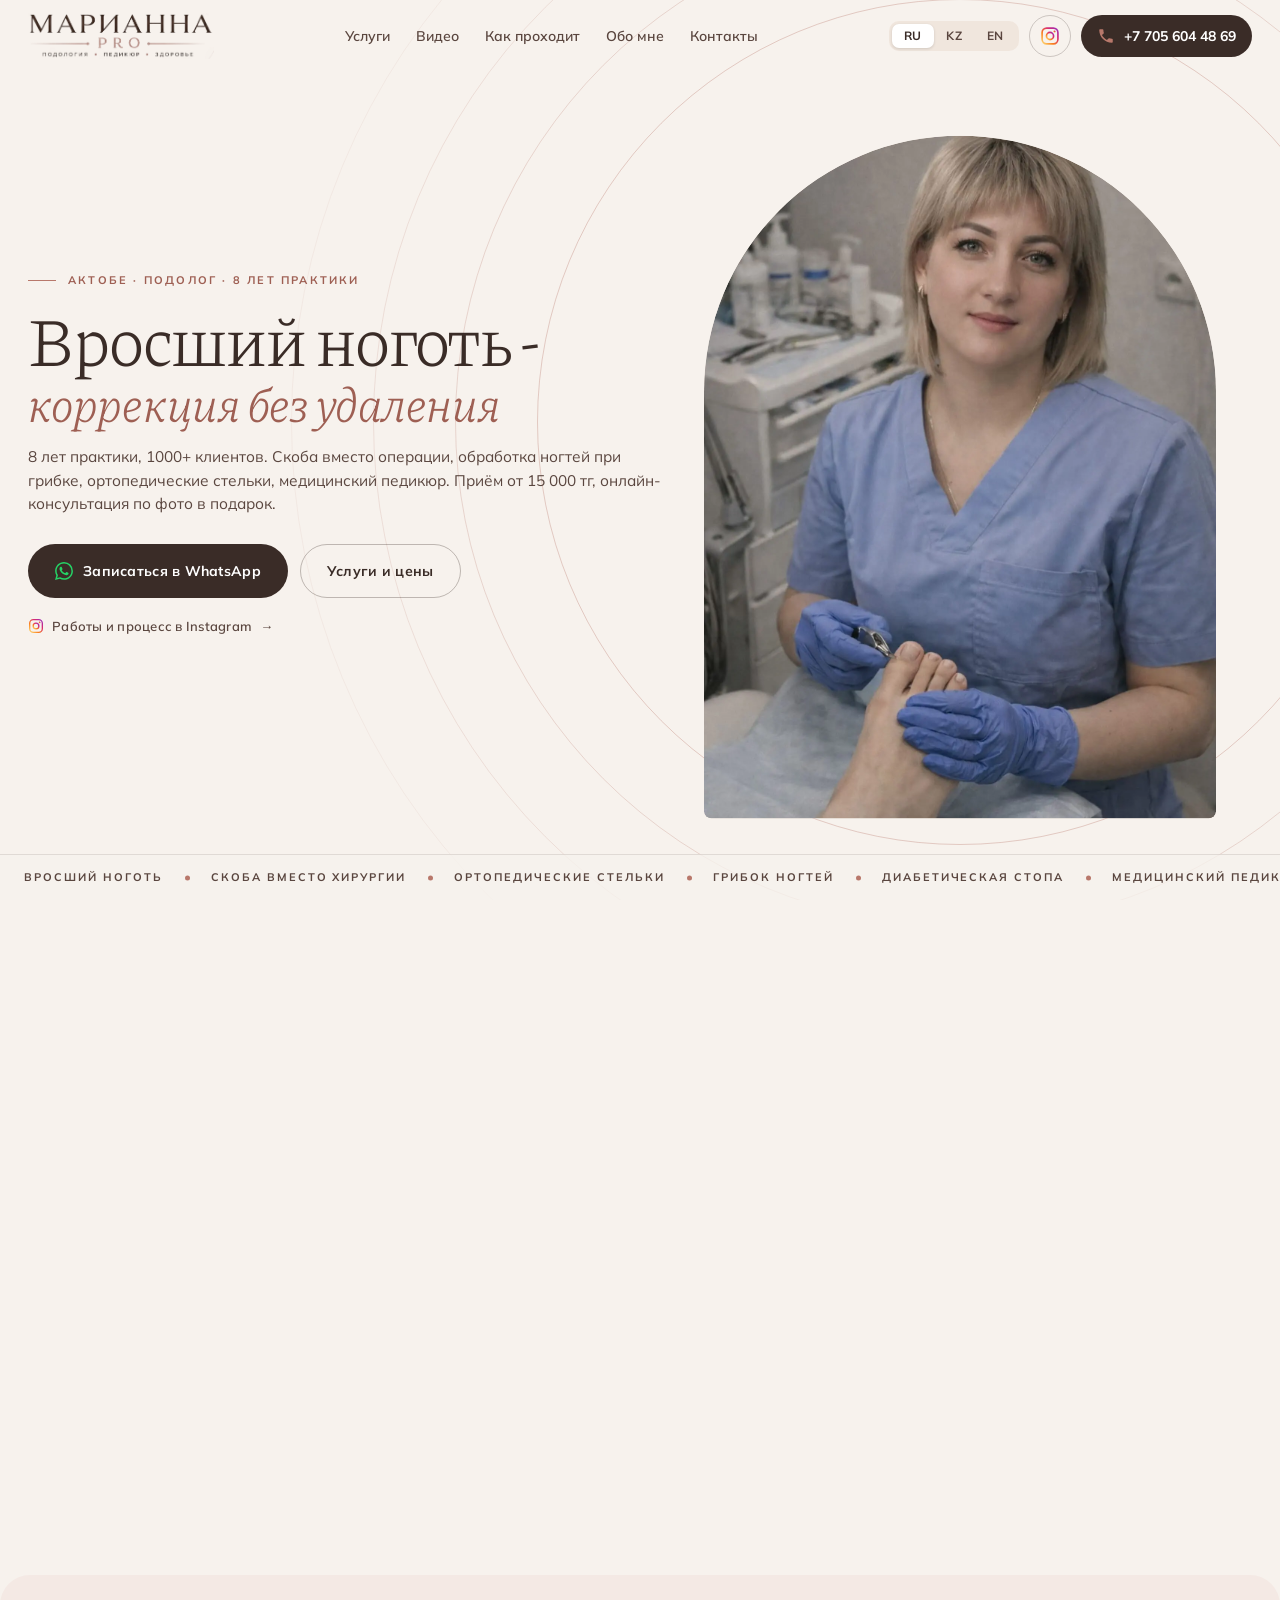
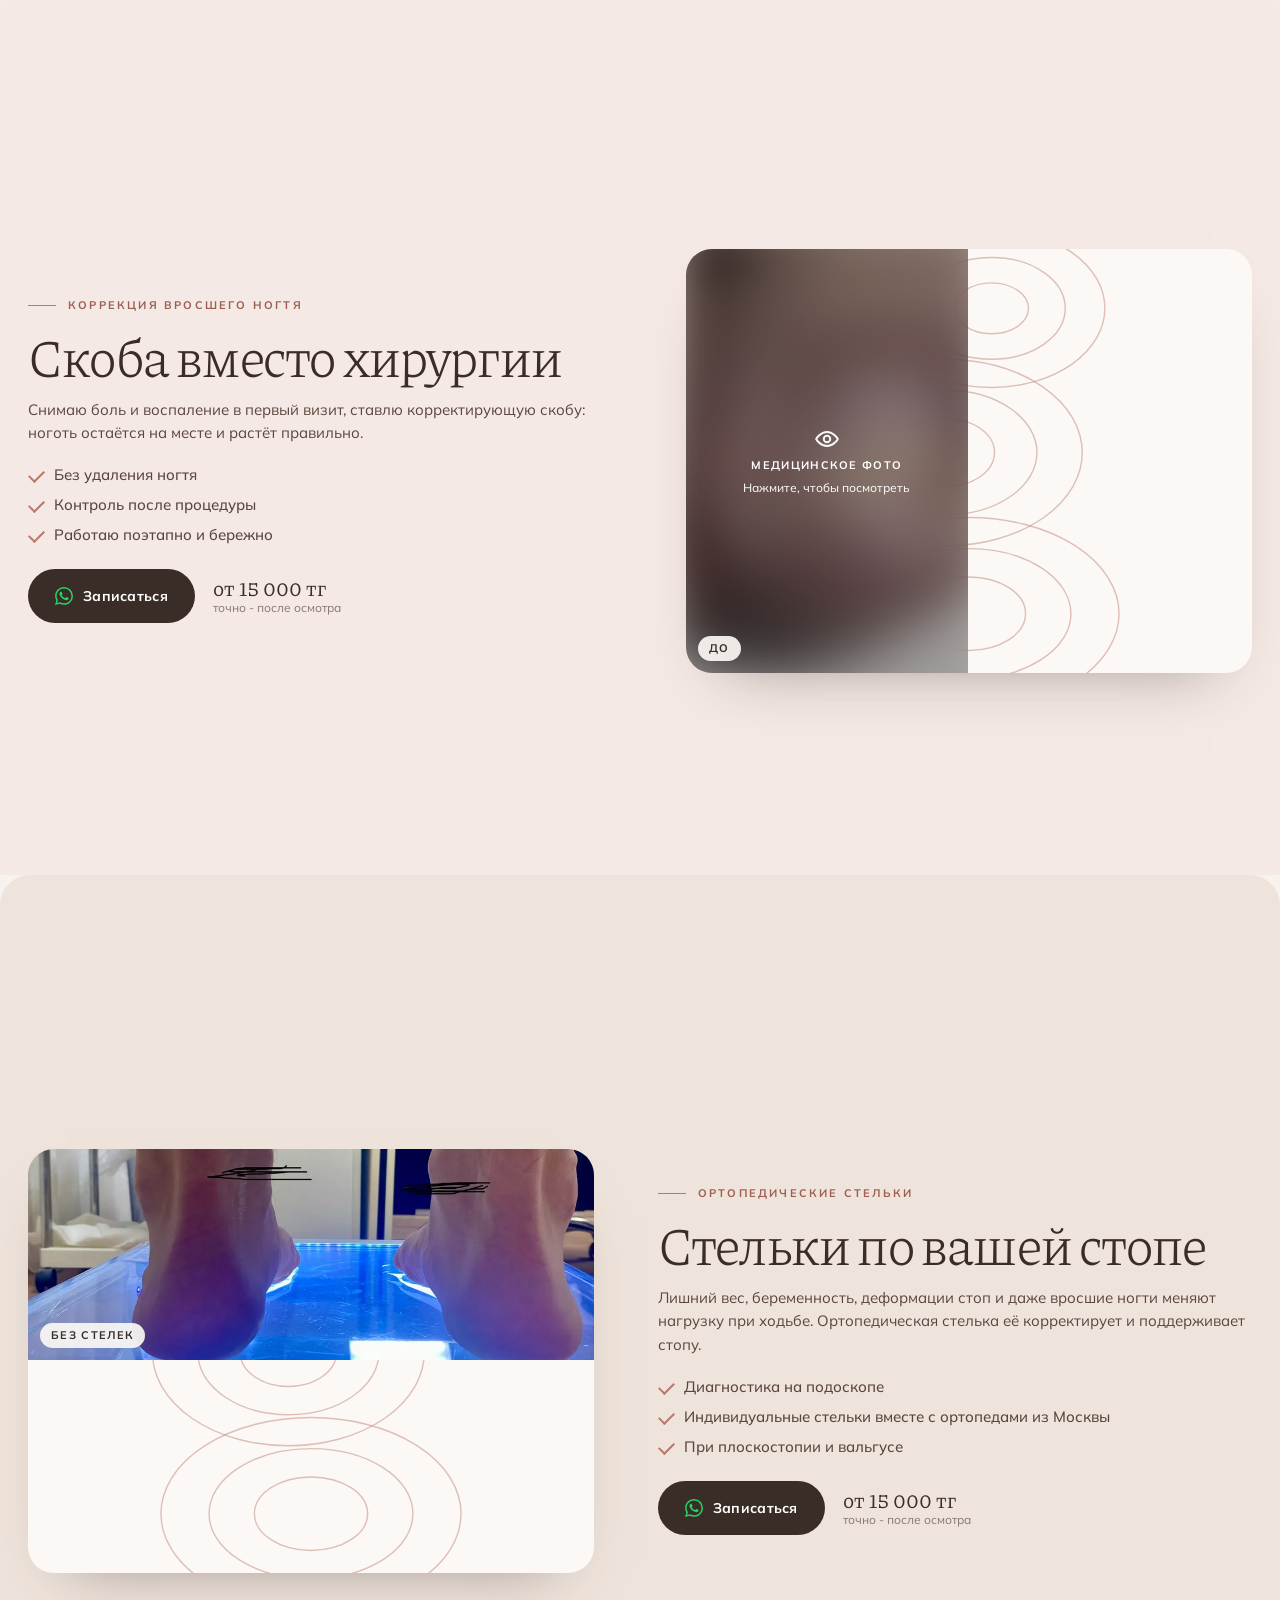
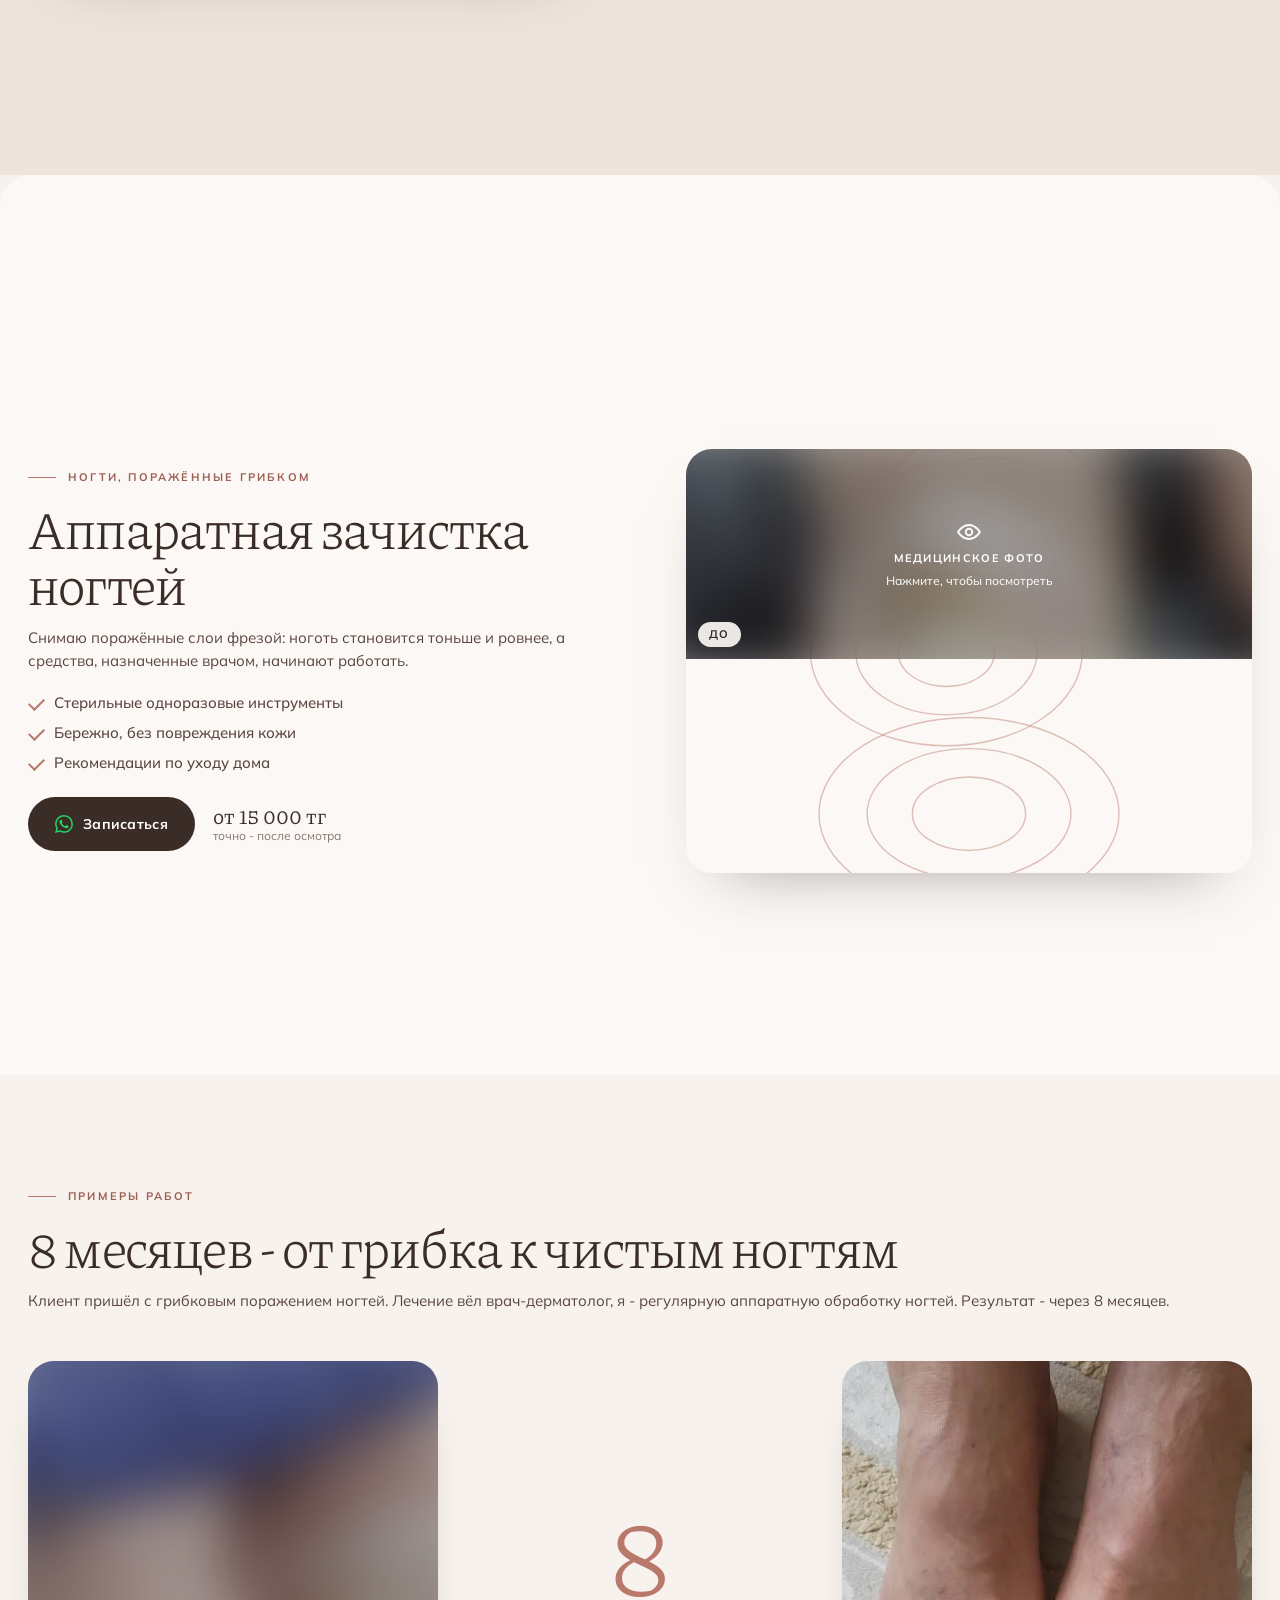
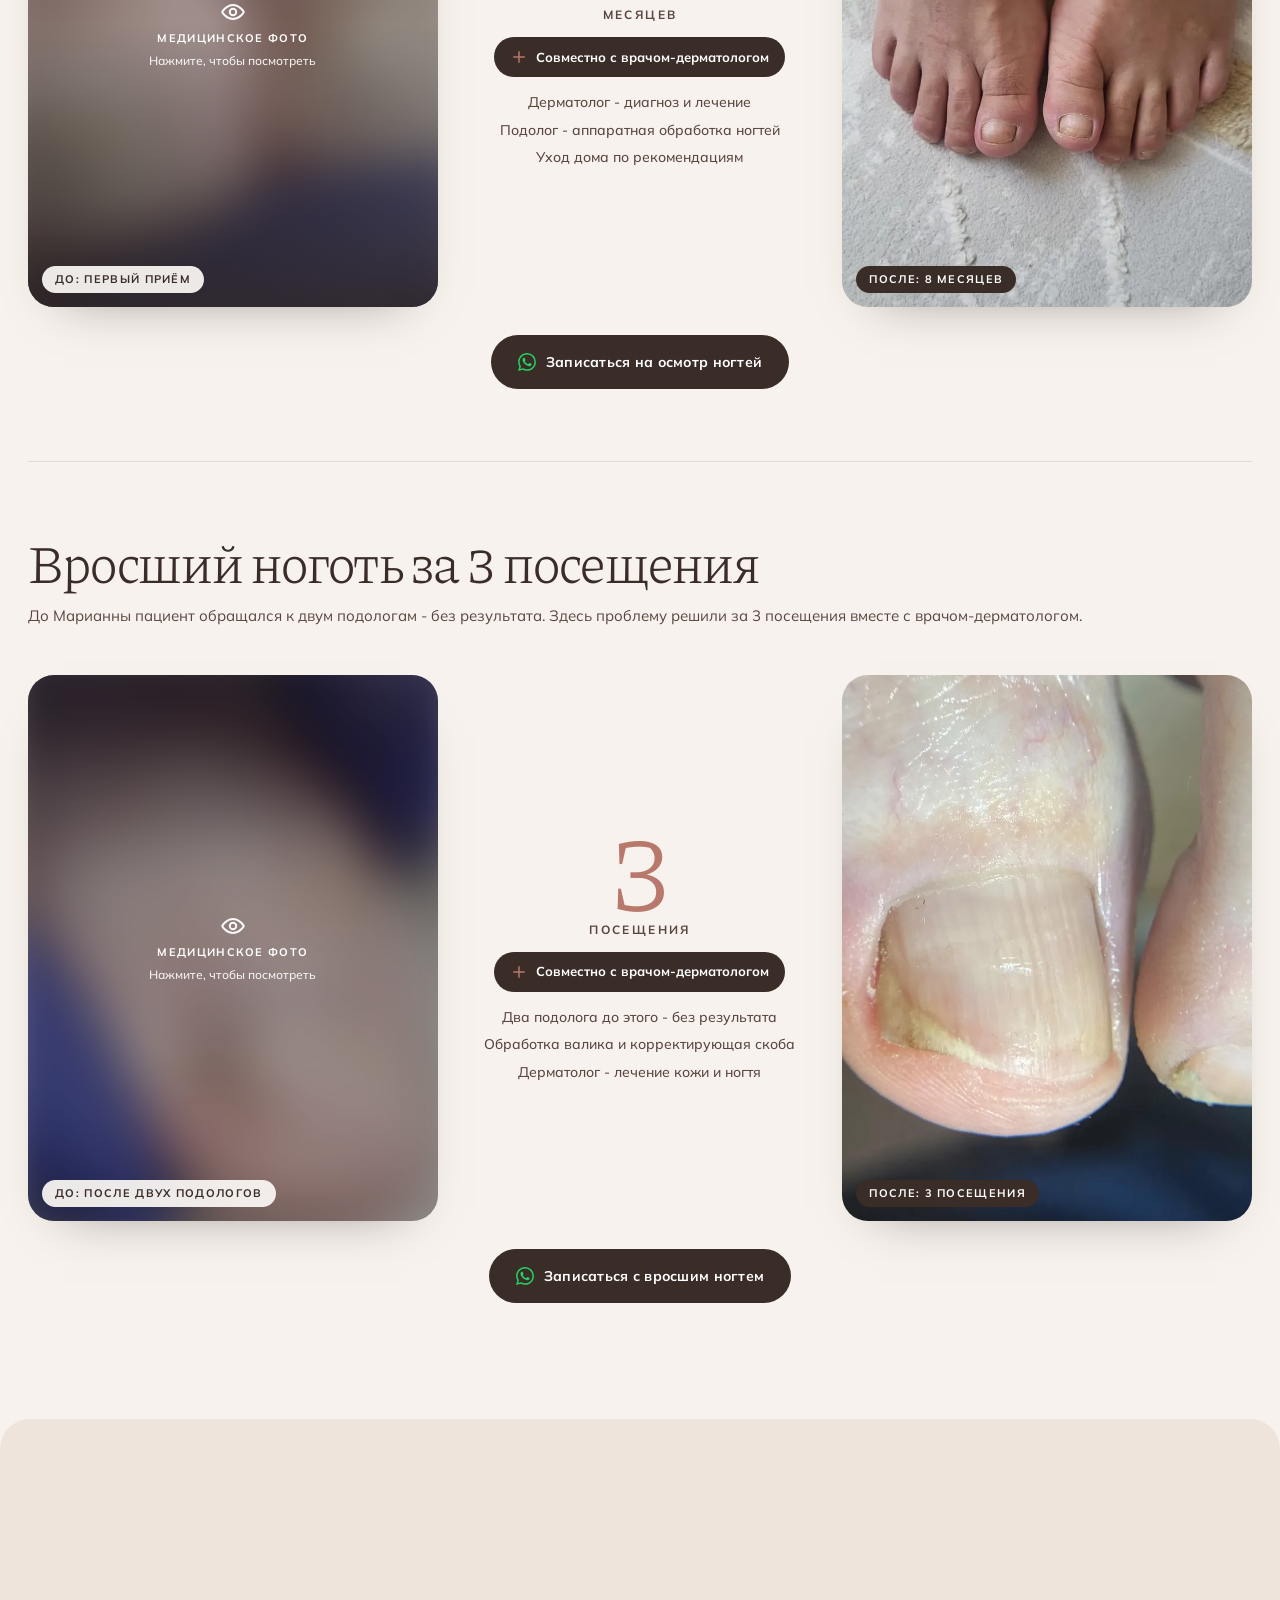
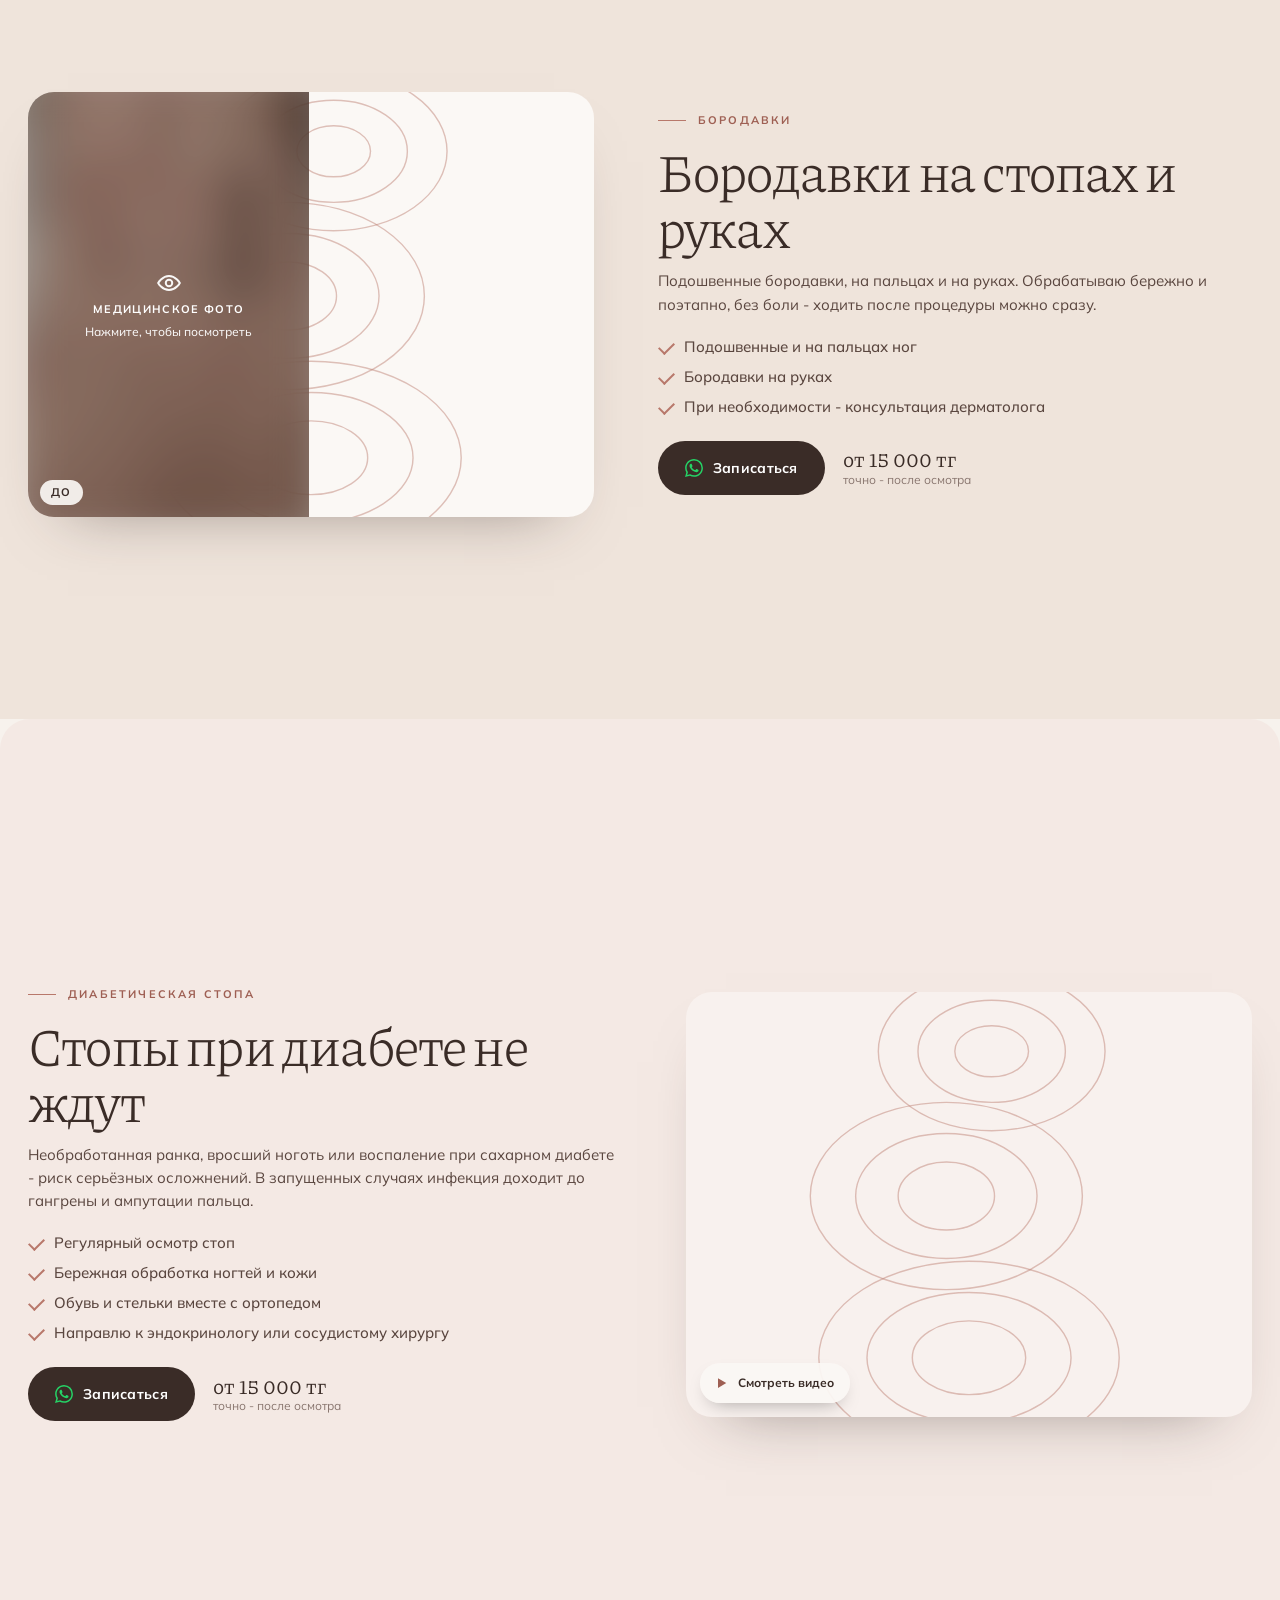
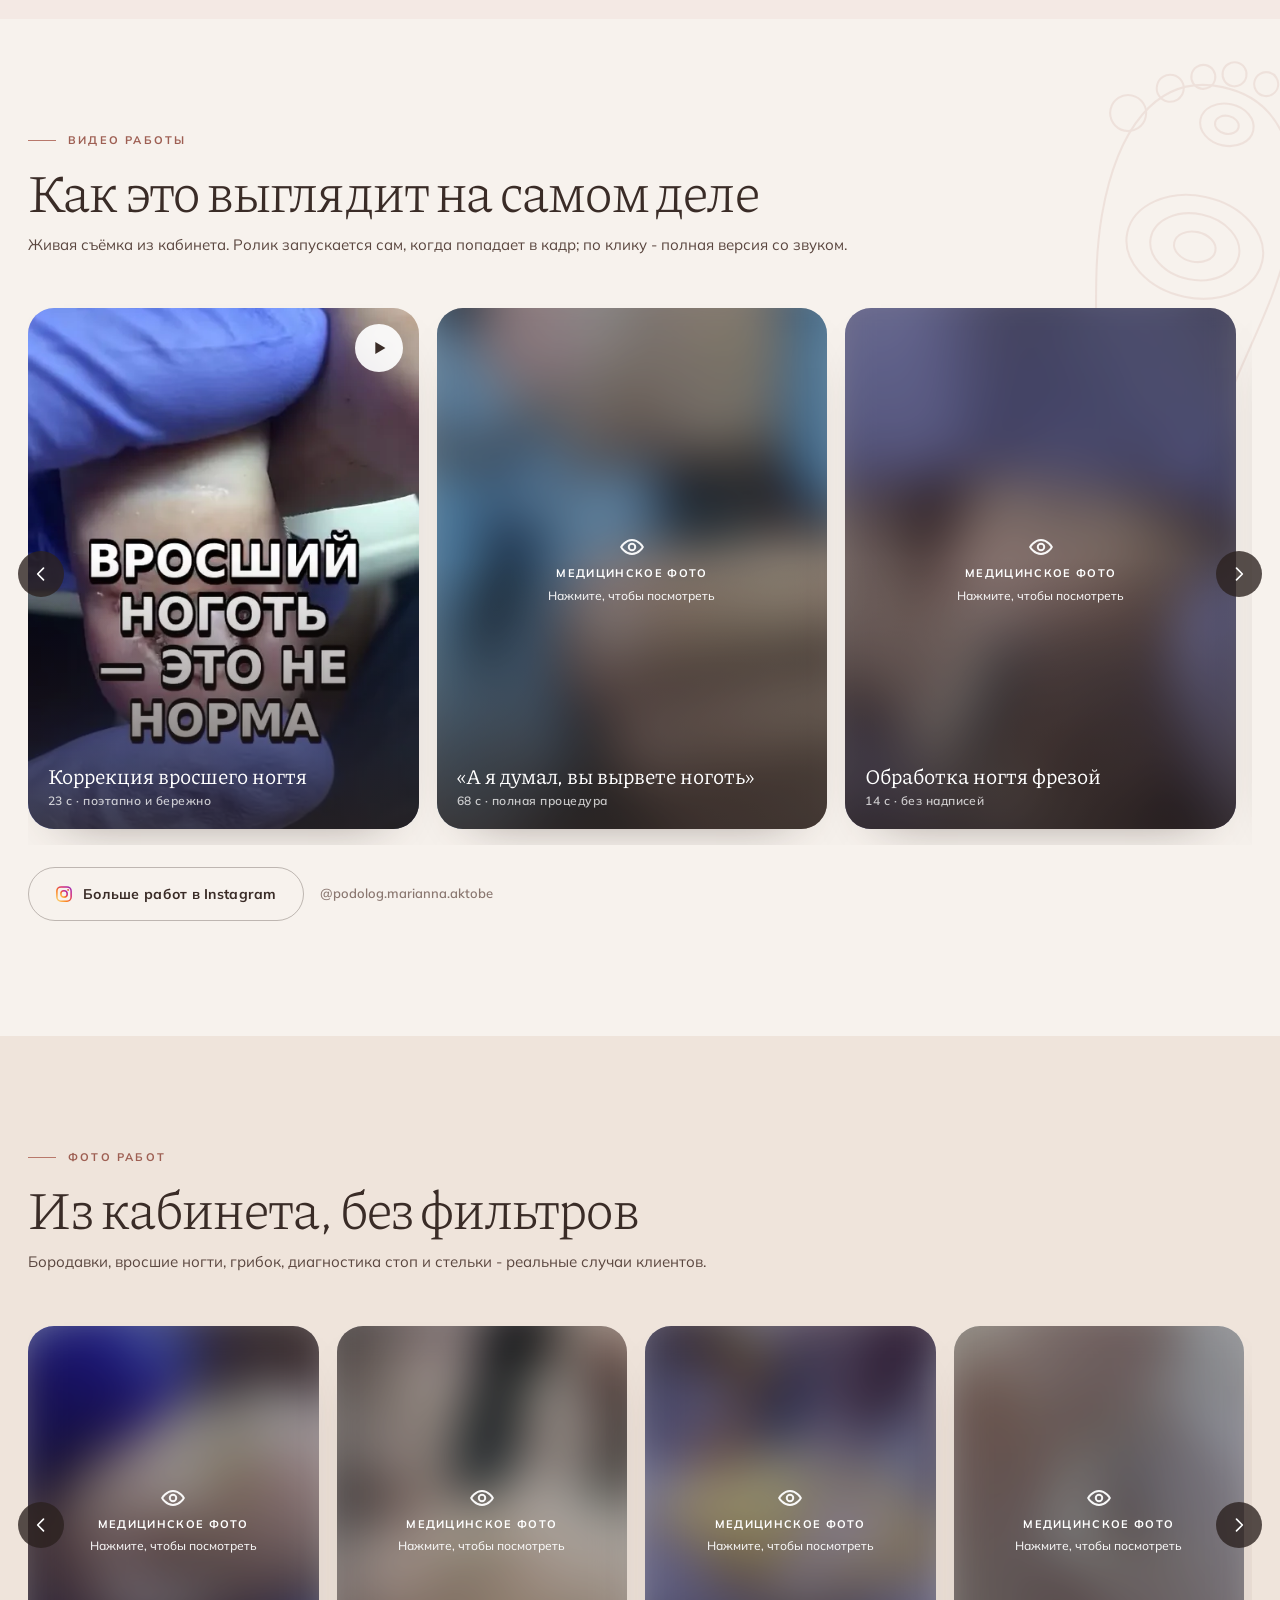
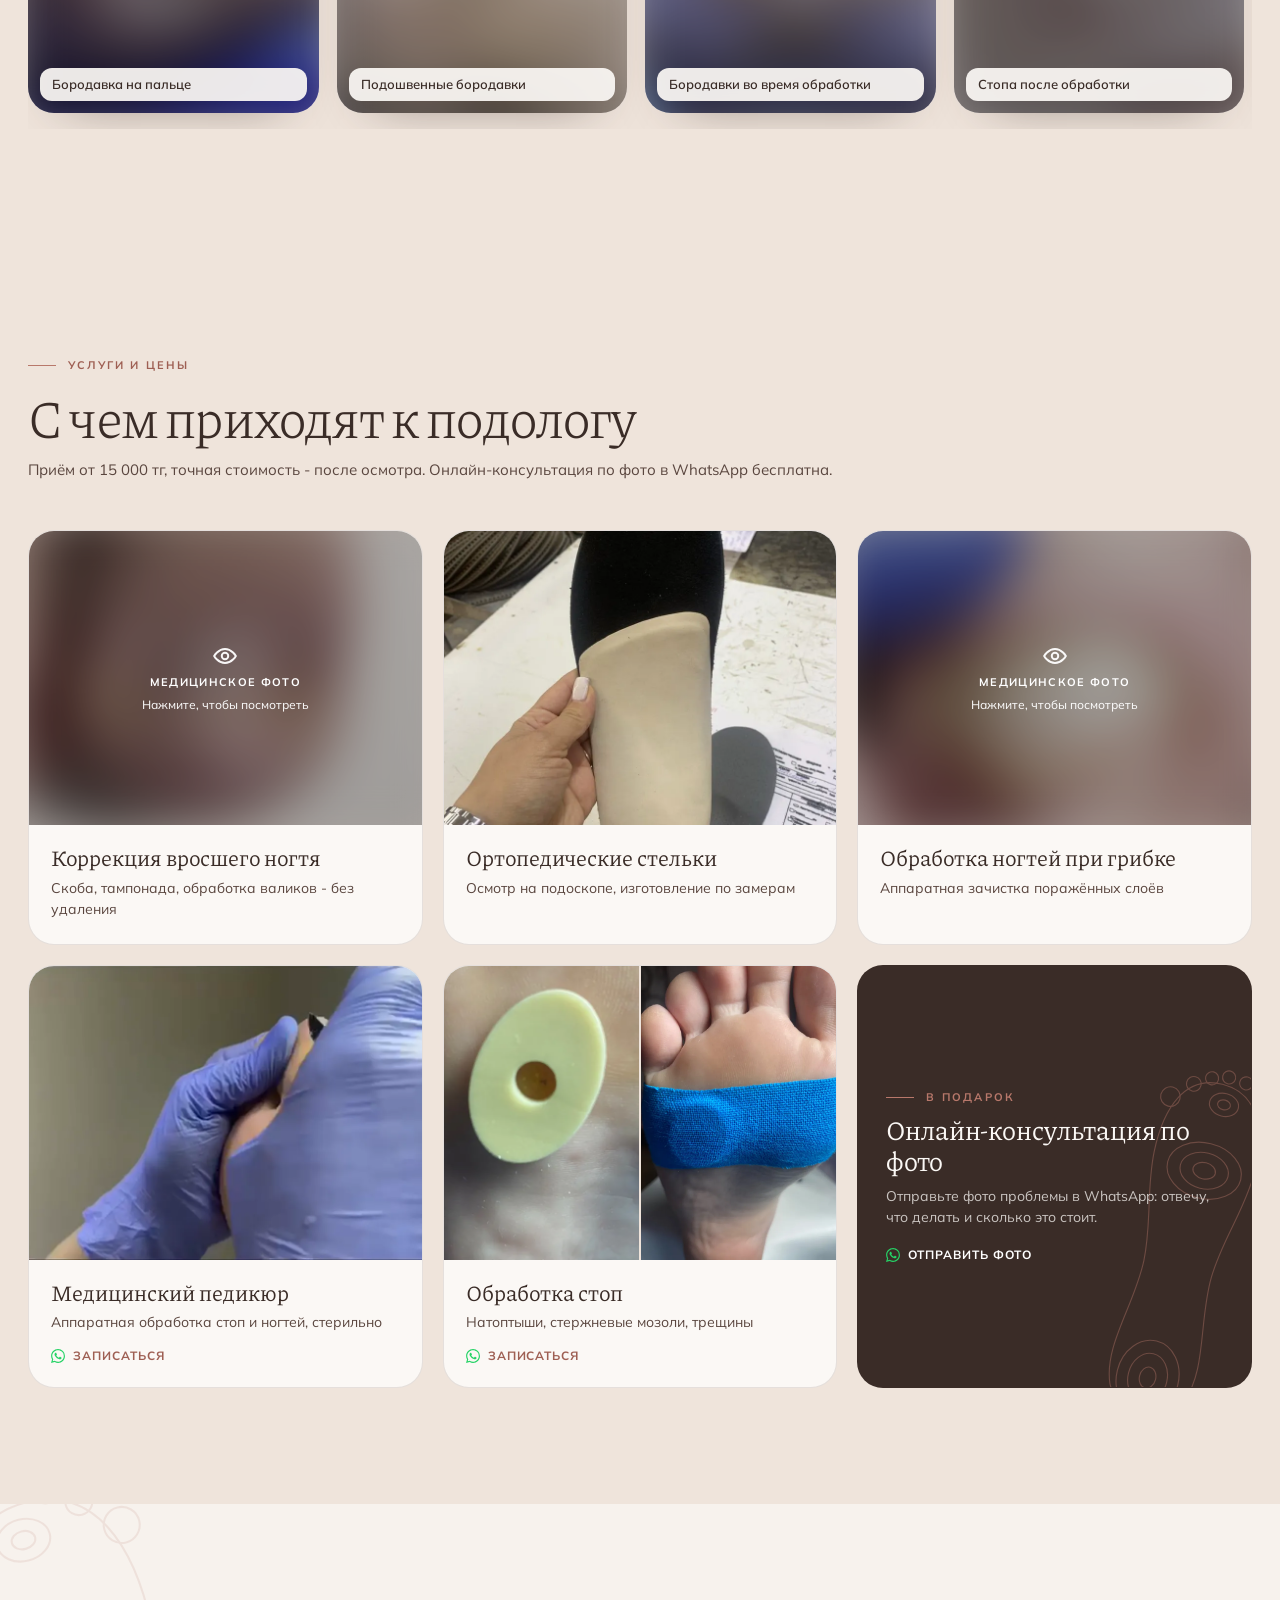
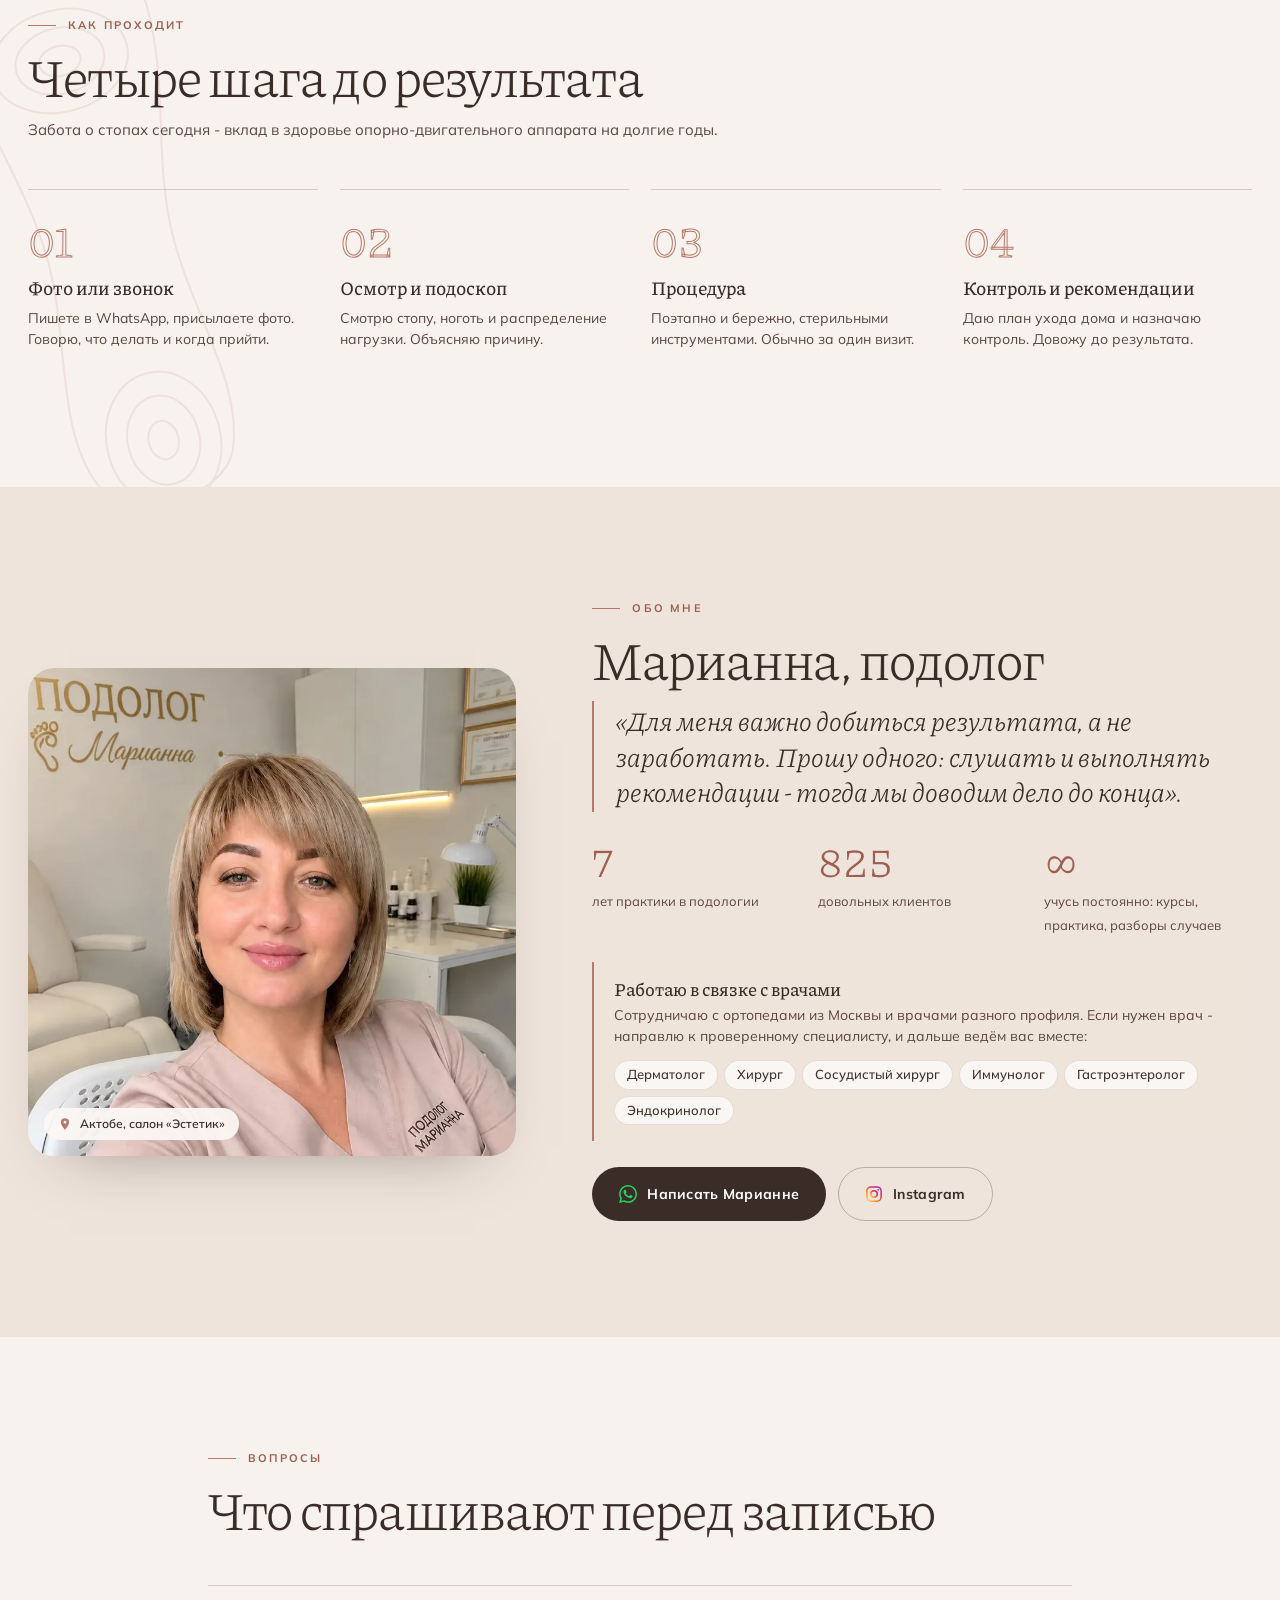
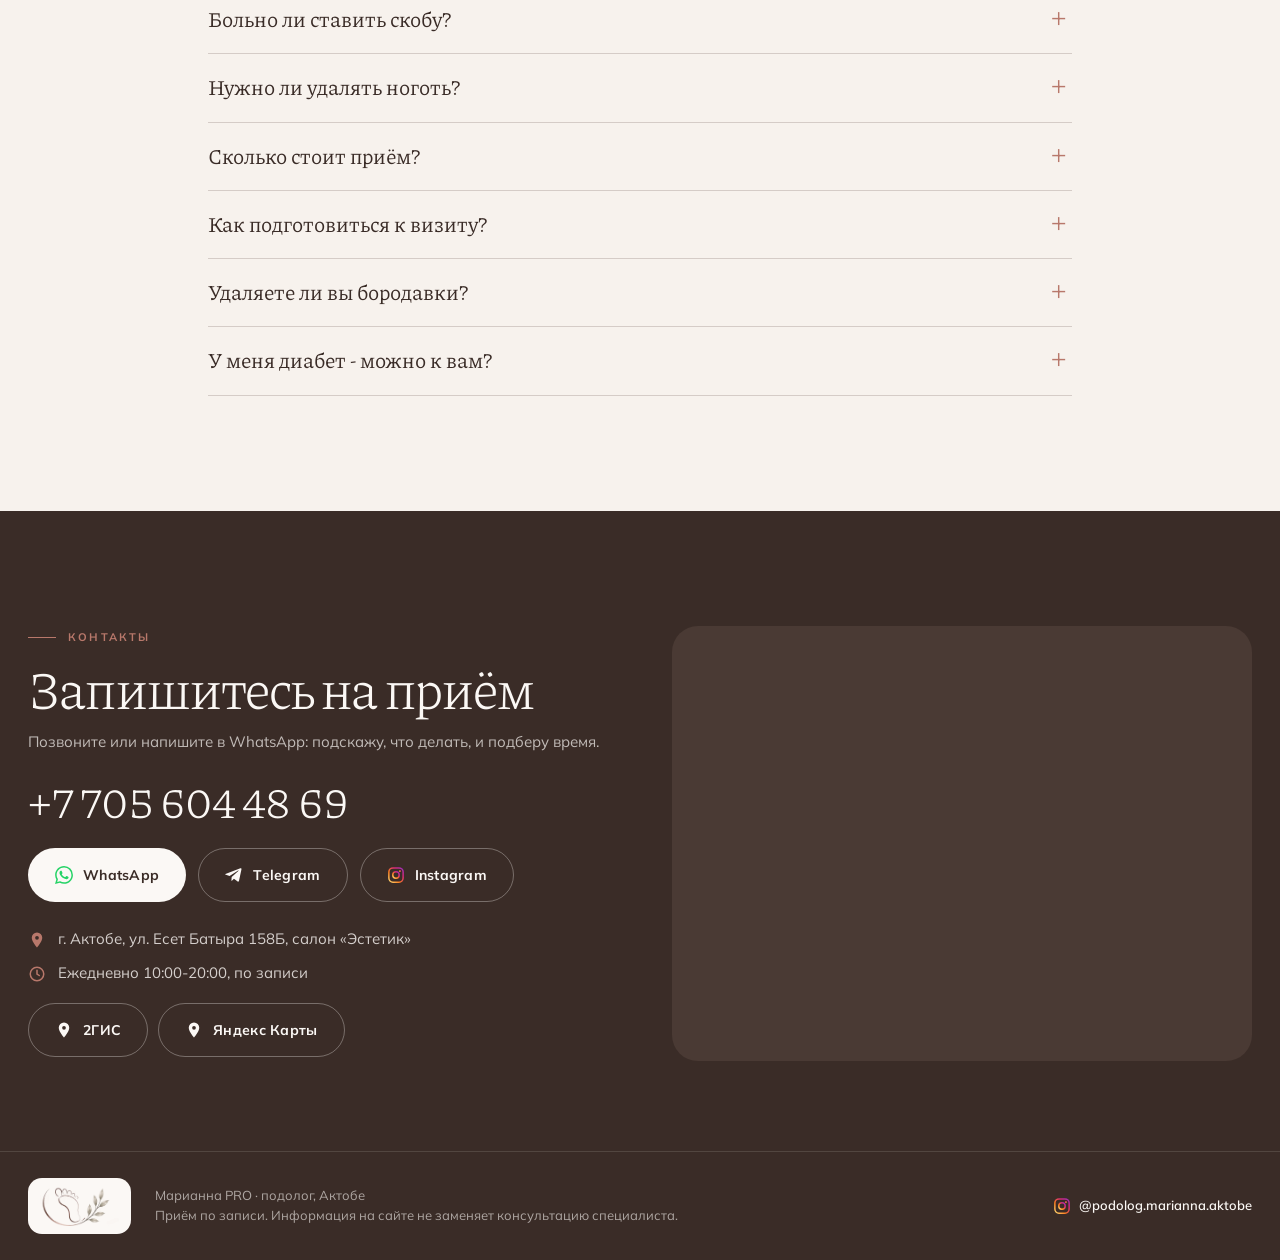
==== commit c10cfe29: "Деплой на mariannapro.kz: canonical, og, JSON-LD, robots и sitemap на прод-домен Co-Authored-By: Cla" ====
--- a/index.html
+++ b/index.html
@@ -6,20 +6,20 @@
 <title data-i-t="m.title">Подолог в Актобе - Марианна PRO: вросший ноготь, грибок ногтей, ортопедические стельки</title>
 <meta name="description" data-i-c="m.desc" content="Подолог Марианна, Актобе: коррекция вросшего ногтя скобой без удаления, обработка ногтей при грибке, ортопедические стельки, медицинский педикюр, натоптыши и стержневые мозоли. 8 лет практики, 1000+ клиентов. Приём от 15 000 тг, онлайн-консультация по фото в подарок.">
 <meta name="theme-color" content="#F7F2ED">
-<link rel="canonical" href="https://songokura.github.io/Estetik/">
+<link rel="canonical" href="https://mariannapro.kz/">
 <meta property="og:type" content="website">
 <meta property="og:locale" content="ru_RU">
-<meta property="og:url" content="https://songokura.github.io/Estetik/">
+<meta property="og:url" content="https://mariannapro.kz/">
 <meta property="og:site_name" content="Марианна PRO">
 <meta property="og:title" data-i-c="m.ogt" content="Подолог в Актобе - Марианна PRO">
 <meta property="og:description" data-i-c="m.ogd" content="Вросший ноготь без удаления, обработка ногтей при грибке, ортопедические стельки, медицинский педикюр. 8 лет практики. Онлайн-консультация по фото в подарок.">
-<meta property="og:image" content="https://songokura.github.io/Estetik/assets/og-image.jpg">
+<meta property="og:image" content="https://mariannapro.kz/assets/og-image.jpg">
 <meta property="og:image:width" content="1200">
 <meta property="og:image:height" content="630">
 <meta name="twitter:card" content="summary_large_image">
 <meta name="twitter:title" data-i-c="m.ogt" content="Подолог в Актобе - Марианна PRO">
 <meta name="twitter:description" data-i-c="m.ogd" content="Вросший ноготь без удаления, обработка ногтей при грибке, ортопедические стельки, медицинский педикюр. 8 лет практики. Онлайн-консультация по фото в подарок.">
-<meta name="twitter:image" content="https://songokura.github.io/Estetik/assets/og-image.jpg">
+<meta name="twitter:image" content="https://mariannapro.kz/assets/og-image.jpg">
 <link rel="icon" href="favicon.ico" sizes="any">
 <link rel="icon" type="image/png" sizes="32x32" href="assets/icon-32.png">
 <link rel="icon" type="image/png" sizes="16x16" href="assets/icon-16.png">
@@ -28,15 +28,15 @@
 <link rel="preconnect" href="https://fonts.gstatic.com" crossorigin>
 <link rel="preload" as="image" href="assets/hero.webp" fetchpriority="high">
 <link href="https://fonts.googleapis.com/css2?family=Piazzolla:ital,wght@0,300;0,400;0,500;1,300;1,400&family=Mulish:wght@400;500;600;700&display=swap" rel="stylesheet">
-<link rel="stylesheet" href="styles.css?v=20260926-6">
+<link rel="stylesheet" href="styles.css?v=20260926-7">
 <script type="application/ld+json">
 {
   "@context": "https://schema.org",
   "@type": "MedicalBusiness",
   "name": "Марианна PRO - подолог в Актобе",
-  "logo": "https://songokura.github.io/Estetik/assets/logo.webp",
-  "url": "https://songokura.github.io/Estetik/",
-  "image": "https://songokura.github.io/Estetik/assets/og-image.jpg",
+  "logo": "https://mariannapro.kz/assets/logo.webp",
+  "url": "https://mariannapro.kz/",
+  "image": "https://mariannapro.kz/assets/og-image.jpg",
     "description": "Подолог в Актобе: коррекция вросшего ногтя без удаления, обработка ногтей при грибке, ортопедические стельки, медицинский педикюр, обработка стоп.",
   "telephone": "+77056044869",
   "priceRange": "от 15 000 тг",
@@ -617,6 +617,6 @@
   </div>
 </div>
 
-<script src="script.js?v=20260926-6"></script>
+<script src="script.js?v=20260926-7"></script>
 </body>
 </html>
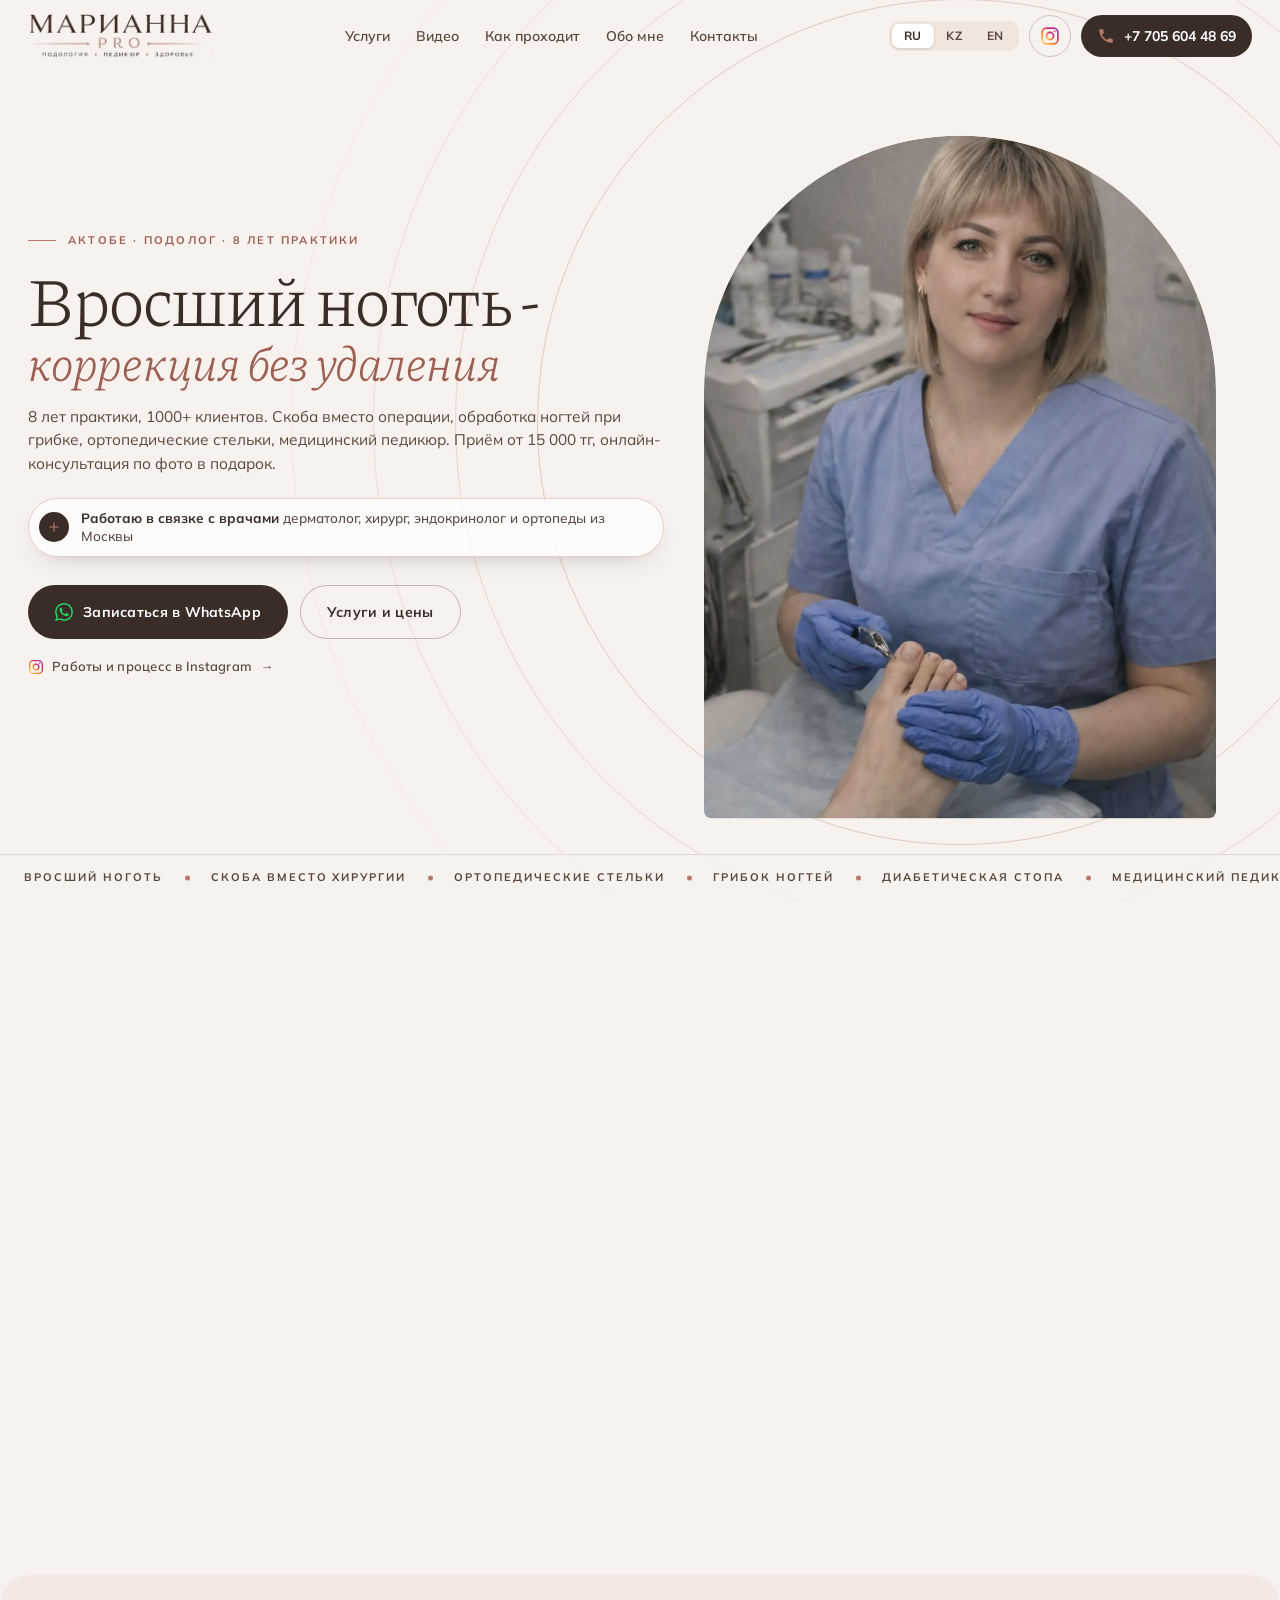
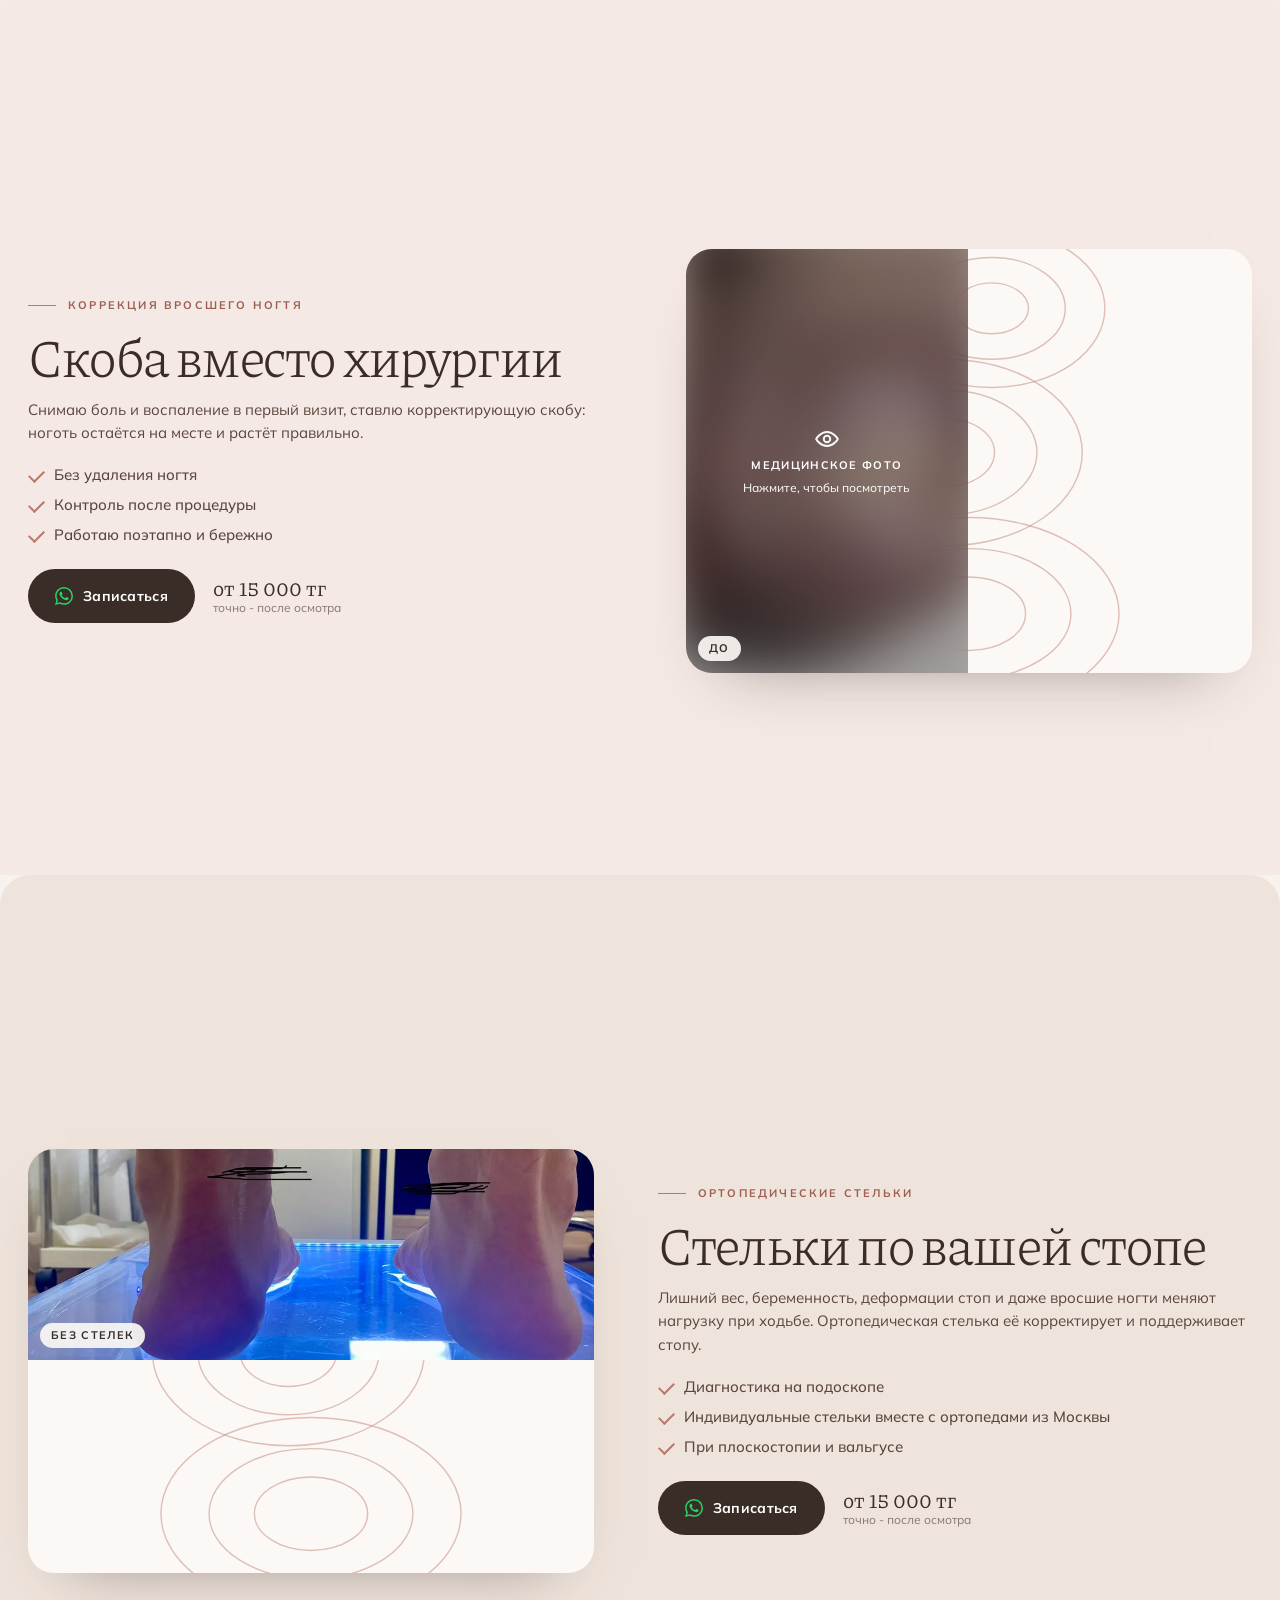
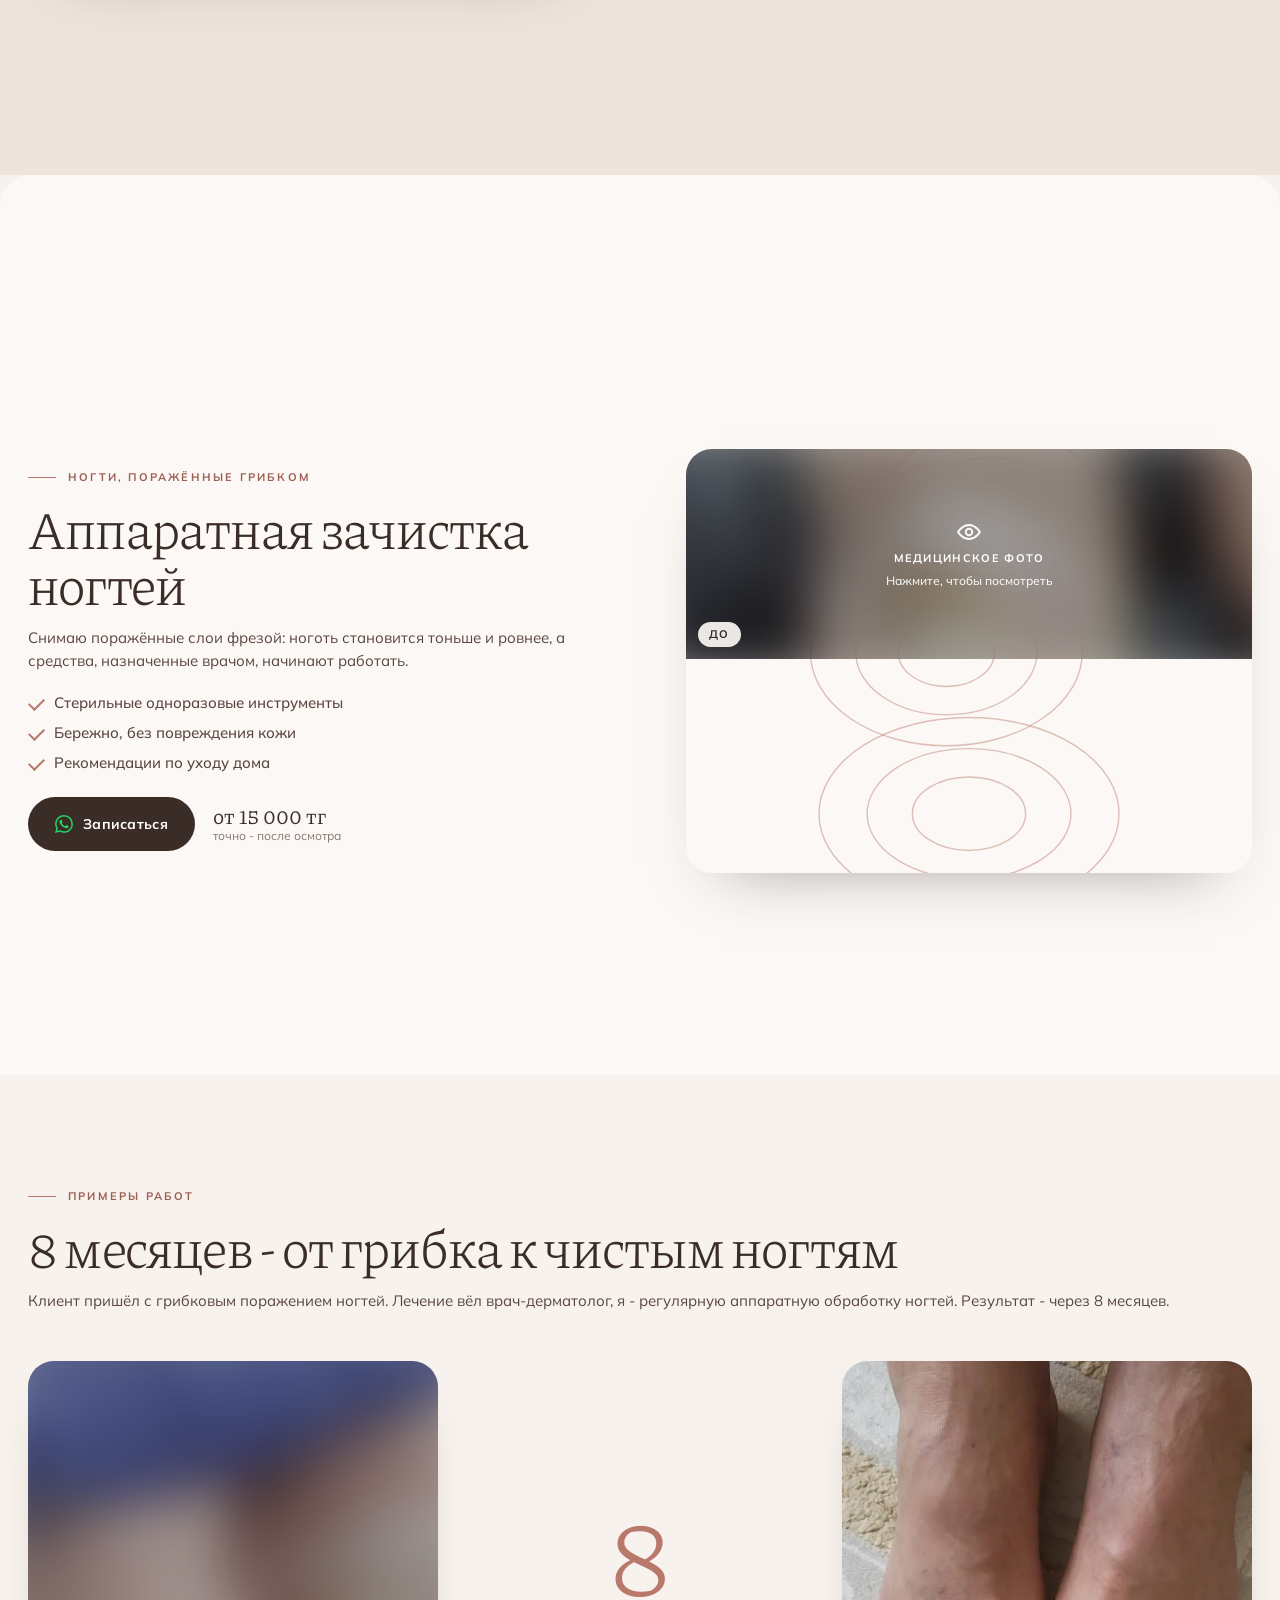
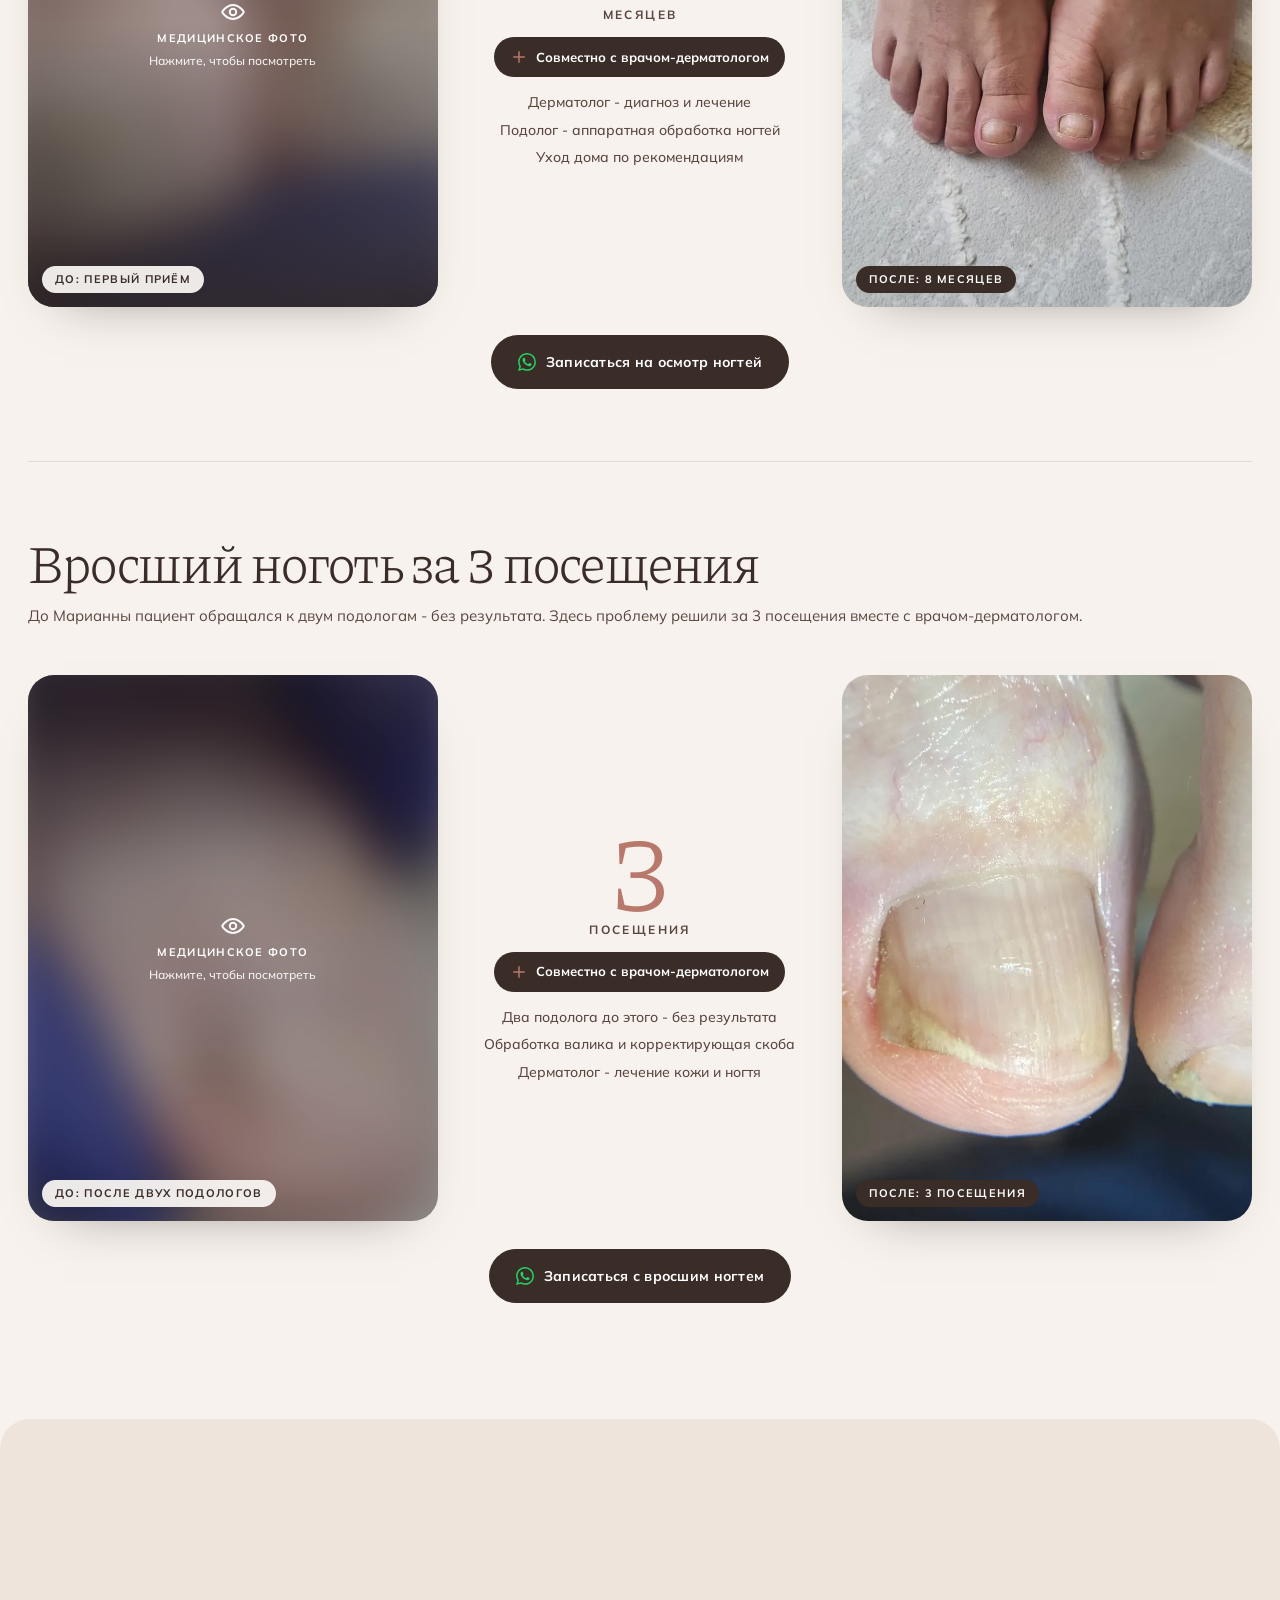
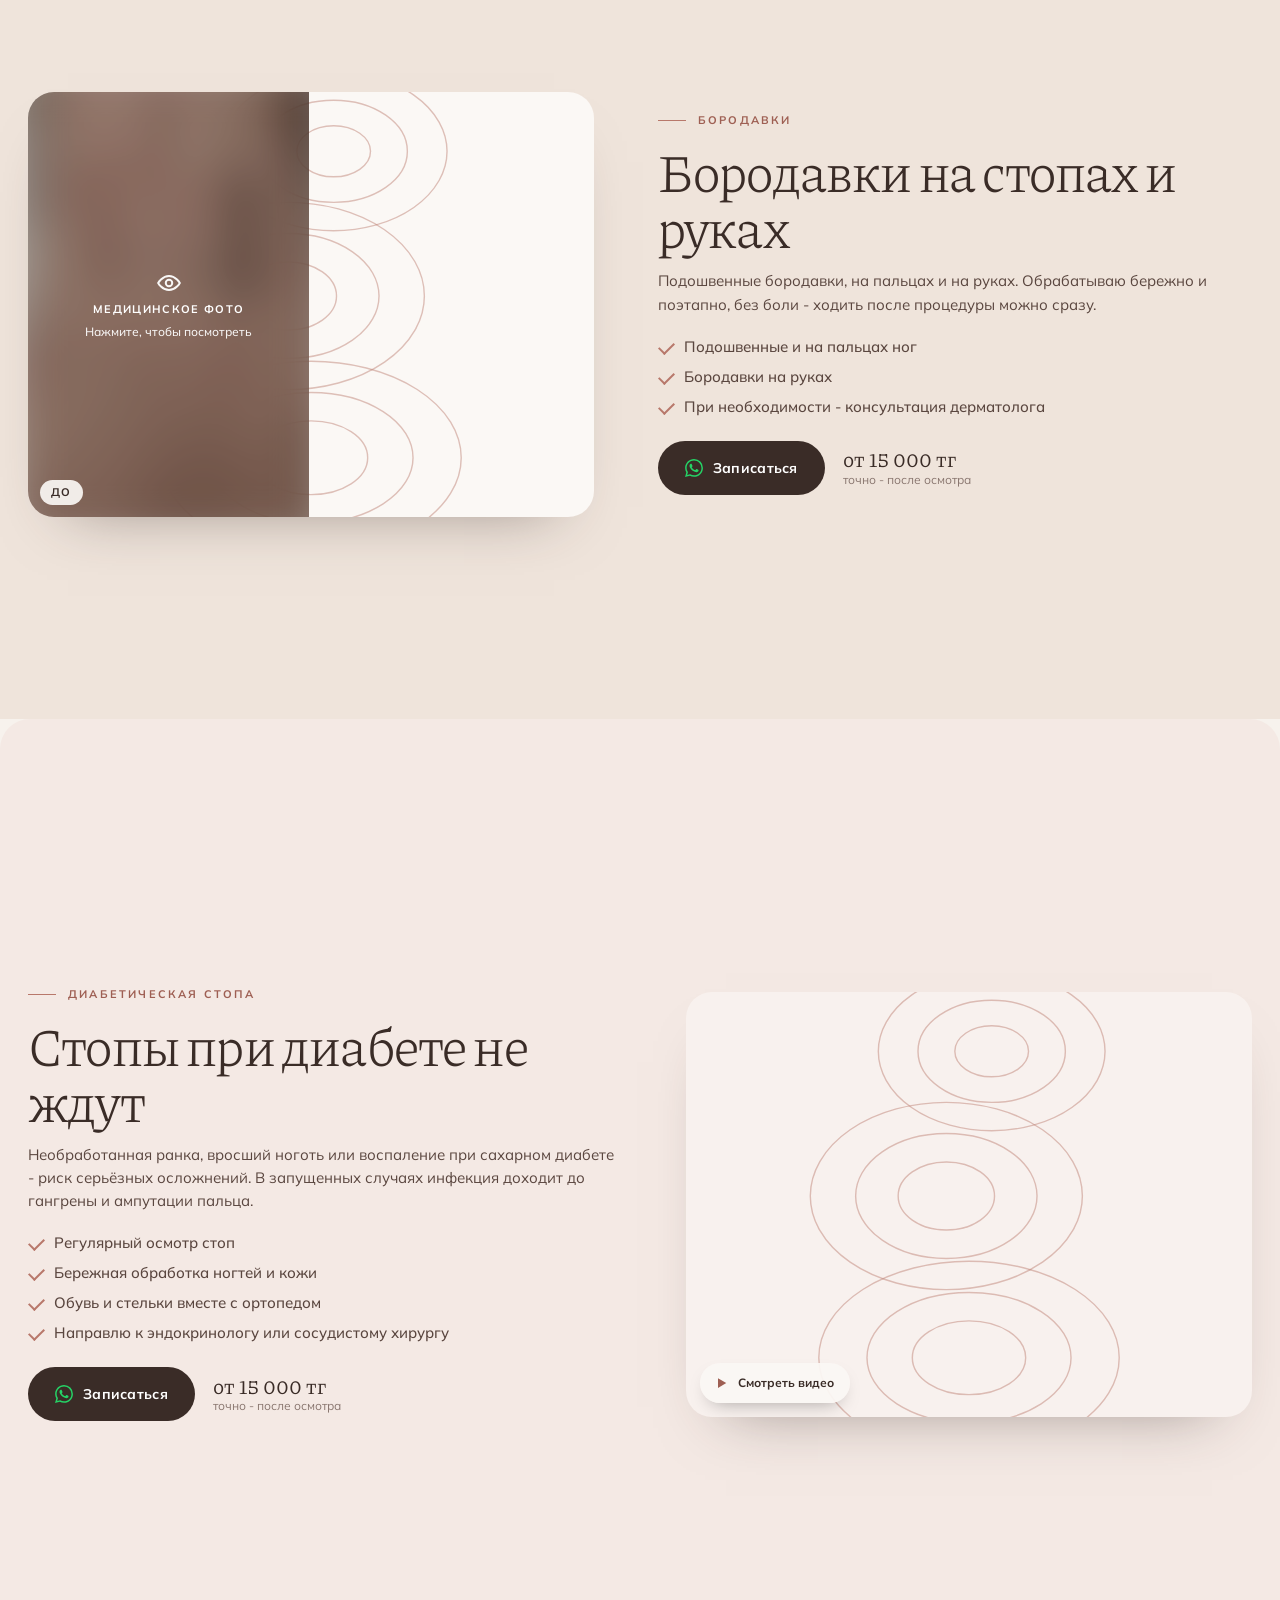
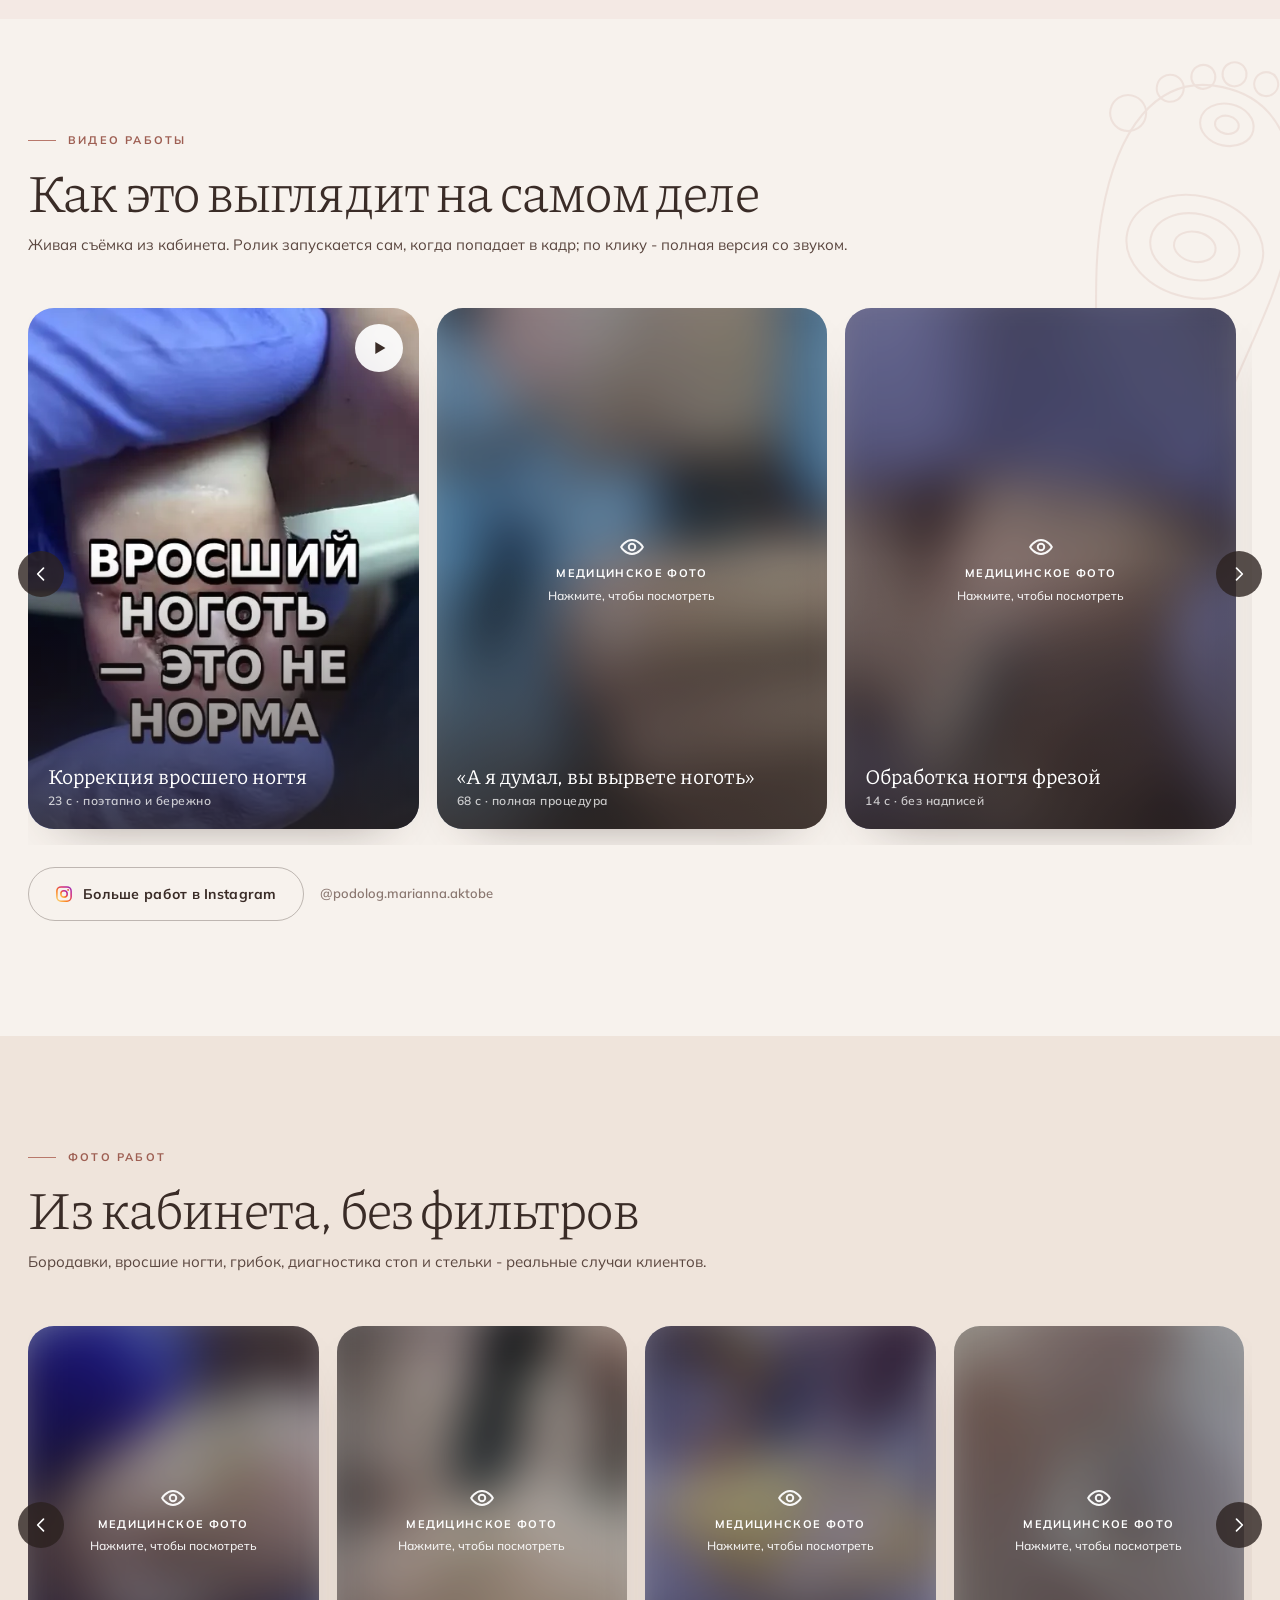
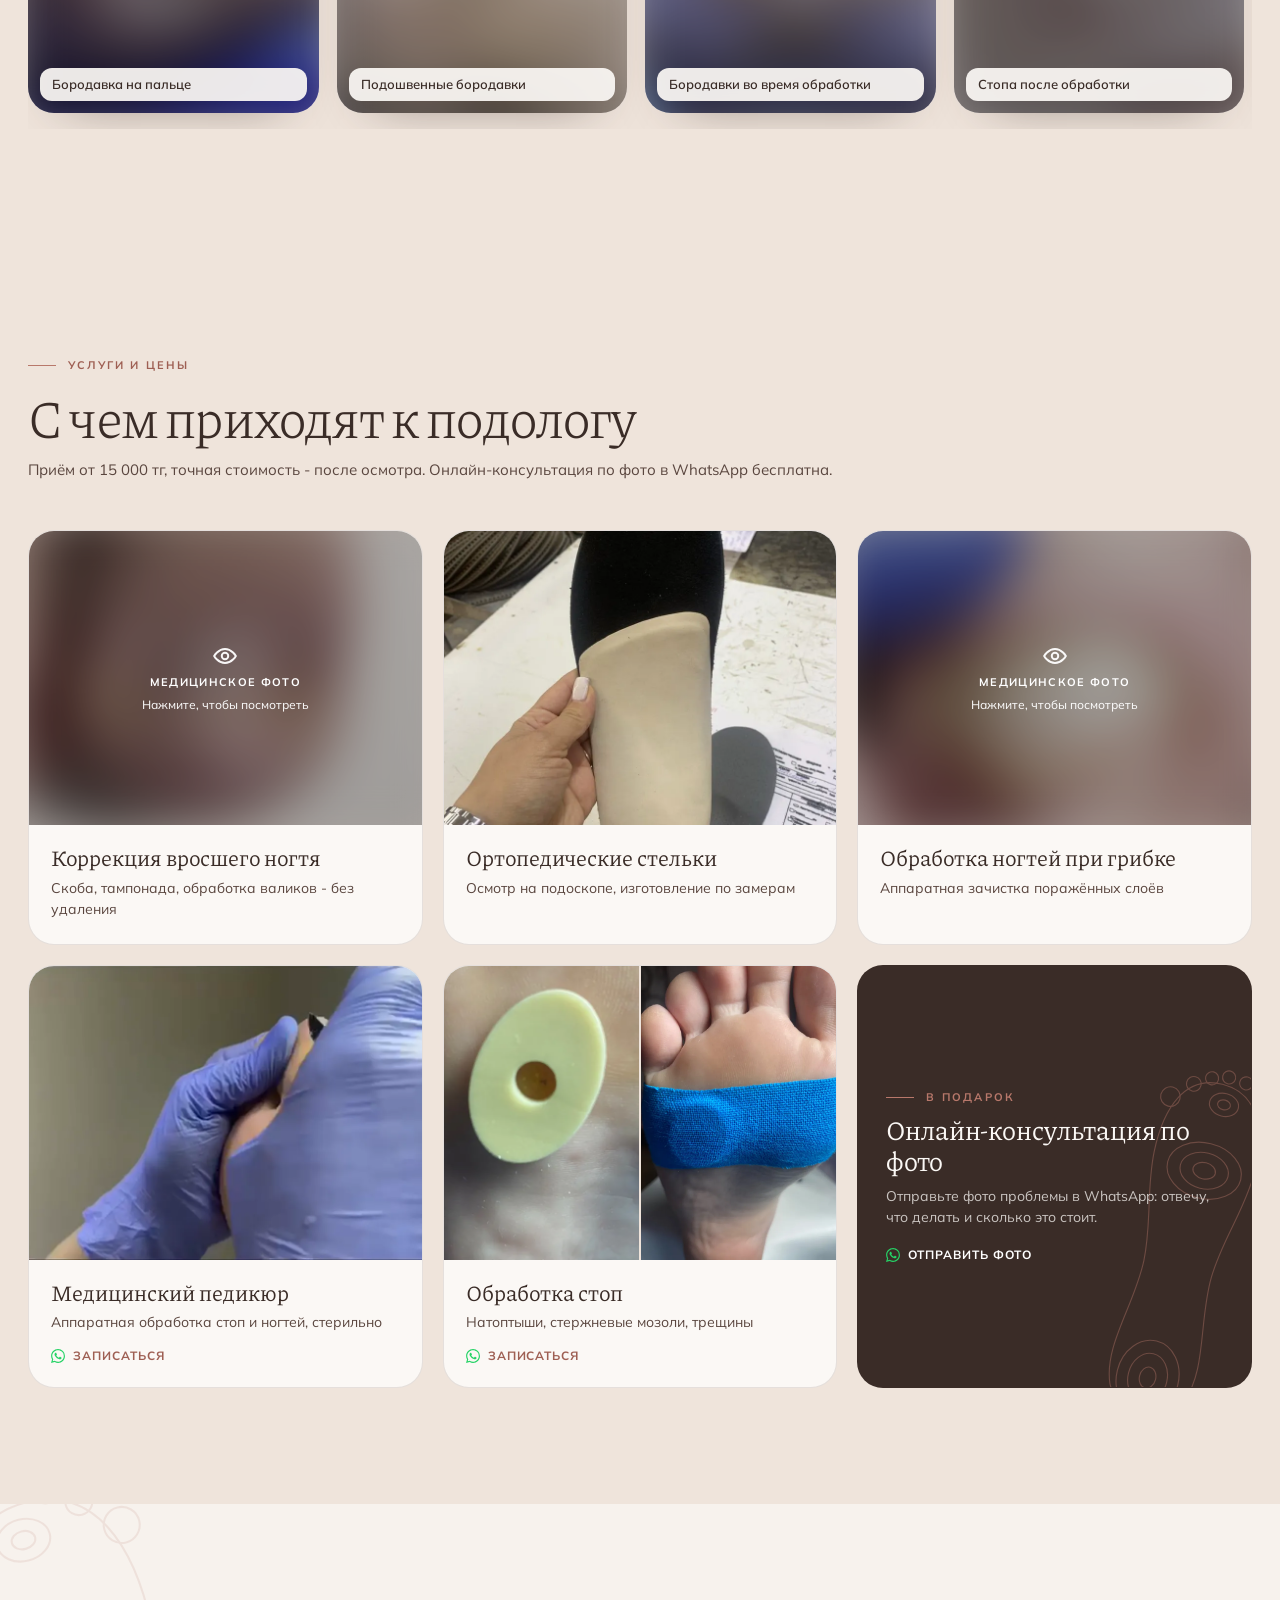
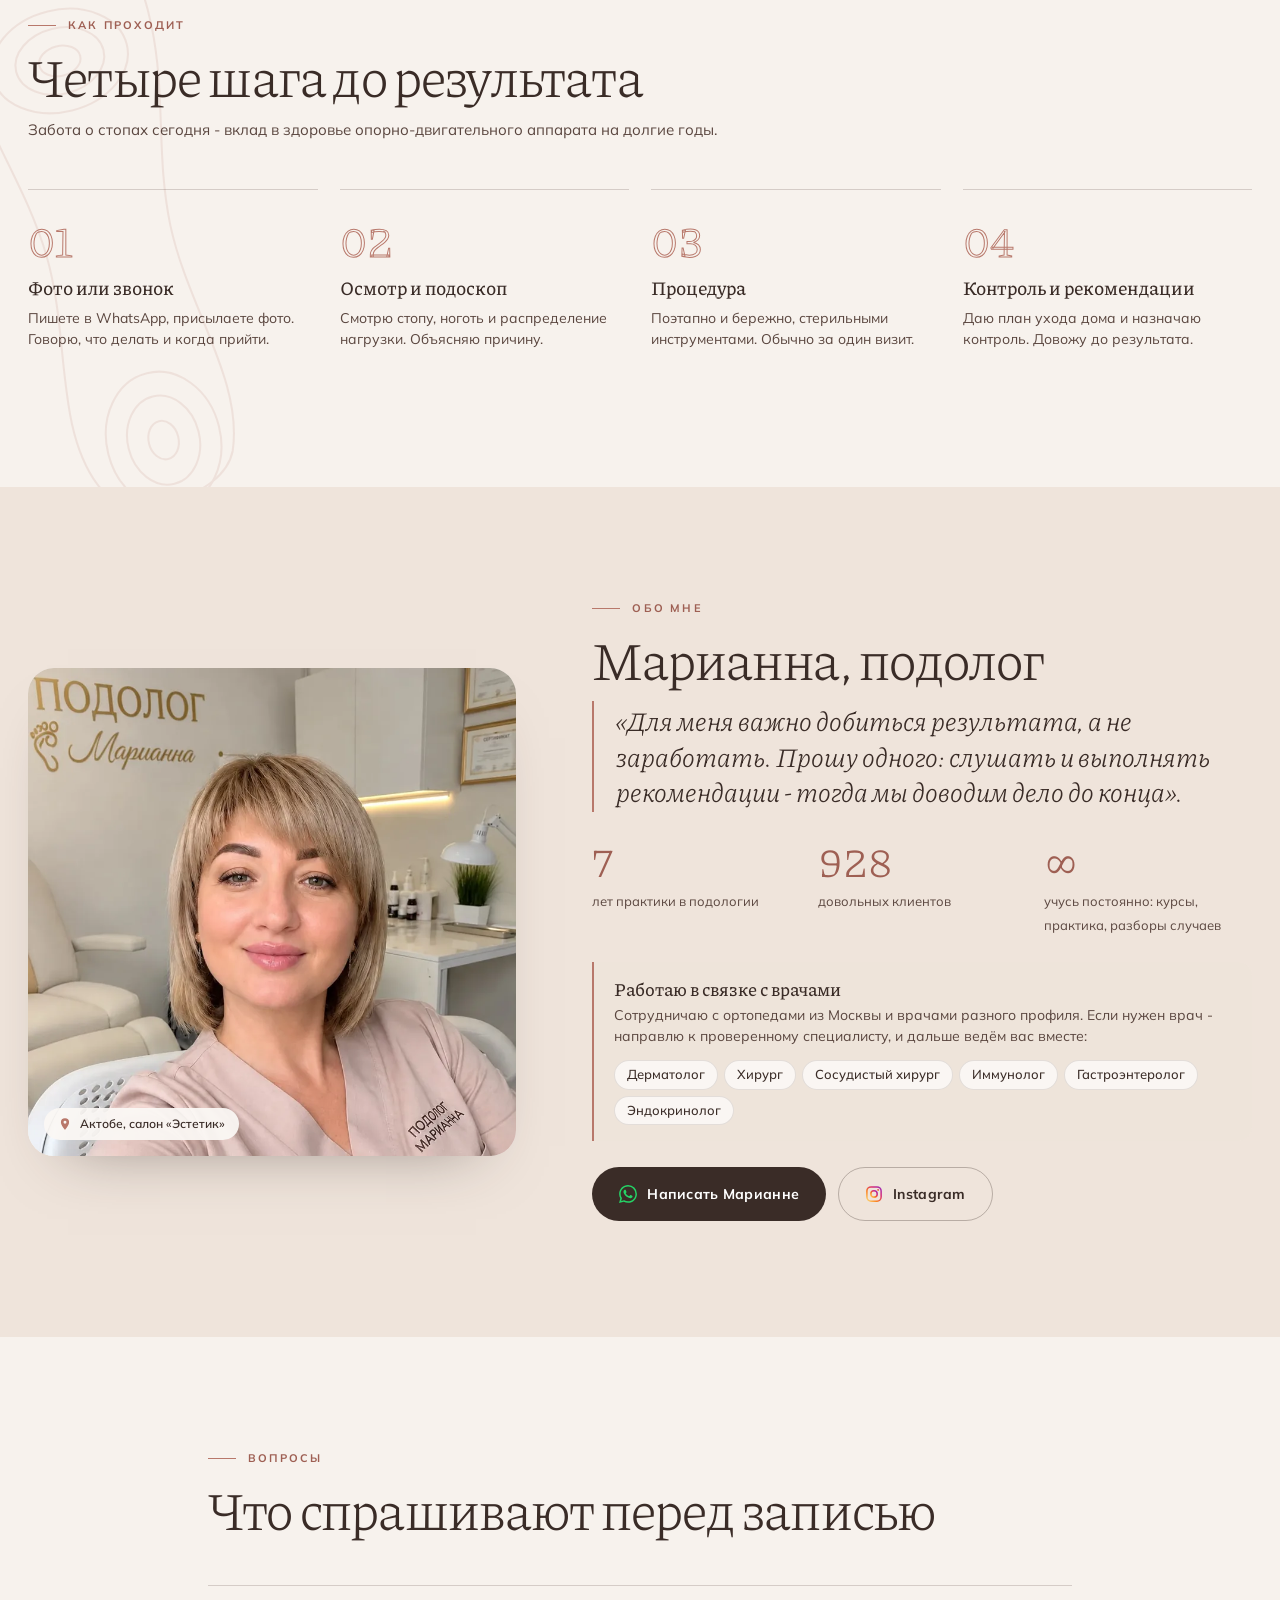
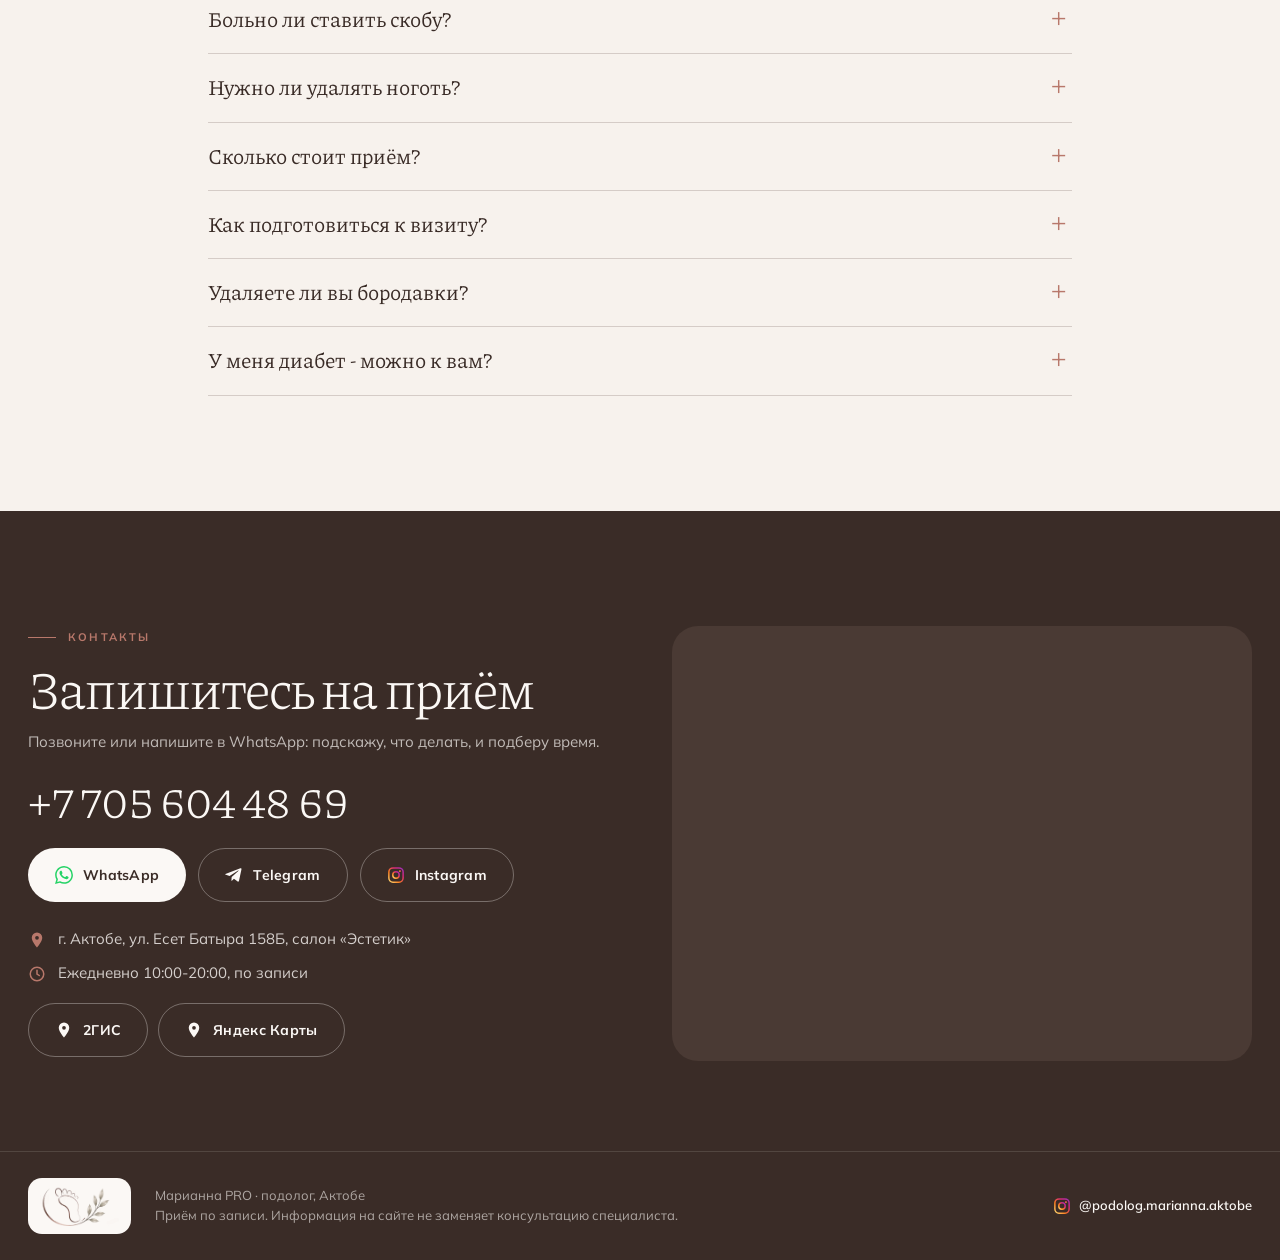
==== commit 53659575: "Герой: плашка «Работаю в связке с врачами - дерматолог, хирург, эндокринолог и ортопеды из Москвы» (" ====
--- a/index.html
+++ b/index.html
@@ -28,7 +28,7 @@
 <link rel="preconnect" href="https://fonts.gstatic.com" crossorigin>
 <link rel="preload" as="image" href="assets/hero.webp" fetchpriority="high">
 <link href="https://fonts.googleapis.com/css2?family=Piazzolla:ital,wght@0,300;0,400;0,500;1,300;1,400&family=Mulish:wght@400;500;600;700&display=swap" rel="stylesheet">
-<link rel="stylesheet" href="styles.css?v=20260926-7">
+<link rel="stylesheet" href="styles.css?v=20260926-8">
 <script type="application/ld+json">
 {
   "@context": "https://schema.org",
@@ -148,6 +148,7 @@
       <p class="kicker" data-i="h.kicker">Актобе · подолог · 8 лет практики</p>
       <h1 class="h1"><span class="big fit" data-i="h.t1">Вросший ноготь -</span><span class="sub" data-i="h.t2">коррекция без удаления</span></h1>
       <p class="lead" data-i="h.lead">8 лет практики, 1000+ клиентов. Скоба вместо операции, обработка ногтей при грибке, ортопедические стельки, медицинский педикюр. Приём от 15 000 тг, онлайн-консультация по фото в подарок.</p>
+      <p class="hero-docs"><span class="hd-ic"><svg width="14" height="14"><use href="#ic-plus"/></svg></span><span><b data-i="h.docs1">Работаю в связке с врачами</b> <span data-i="h.docs2">дерматолог, хирург, эндокринолог и ортопеды из Москвы</span></span></p>
       <div class="btns">
         <a class="btn wa" href="https://wa.me/77056044869" data-wa="hero" target="_blank" rel="noopener"><svg width="18" height="18"><use href="#ic-wa"/></svg><span data-i="h.b1">Записаться в WhatsApp</span></a>
         <a class="btn ghost" href="#uslugi"><span data-i="h.b2">Услуги и цены</span></a>
@@ -617,6 +618,6 @@
   </div>
 </div>
 
-<script src="script.js?v=20260926-7"></script>
+<script src="script.js?v=20260926-8"></script>
 </body>
 </html>
--- a/styles.css
+++ b/styles.css
@@ -118,12 +118,17 @@
 .hero-in>*{max-width:52%}
 .hero-in .lead{font-size:clamp(15px,1.2vw,18px)}
 .hero-in .btns{margin-top:28px}
+/* герой: связка с врачами - сильный аргумент Марианны, плашкой между лидом и кнопками */
+.hero-docs{display:inline-flex;align-items:center;gap:12px;align-self:flex-start;margin:22px 0 0;padding:10px 18px 10px 10px;border-radius:999px;background:rgba(255,255,255,.78);border:1px solid rgba(183,121,108,.35);box-shadow:0 10px 26px -18px rgba(58,44,39,.5);font:500 13.5px/1.35 var(--ft);color:var(--brown)}
+.hero-docs b{font-weight:700;color:var(--ink)}
+.hd-ic{flex:0 0 auto;width:30px;height:30px;border-radius:50%;background:var(--ink);color:var(--rose);display:grid;place-items:center}
 .hero-in>*{opacity:0;transform:translateY(22px);transition:opacity .9s ease,transform .9s ease}
 .hero.on .hero-in>*{opacity:1;transform:none}
 .hero.on .hero-in>:nth-child(2){transition-delay:.08s}
 .hero.on .hero-in>:nth-child(3){transition-delay:.16s}
 .hero.on .hero-in>:nth-child(4){transition-delay:.24s}
 .hero.on .hero-in>:nth-child(5){transition-delay:.32s}
+.hero.on .hero-in>:nth-child(6){transition-delay:.4s}
 .marq{position:absolute;left:0;right:0;bottom:0;z-index:4;height:46px;display:flex;align-items:center;overflow:hidden;border-top:1px solid var(--line);background:rgba(247,242,237,.78)}
 .ticker{display:flex;white-space:nowrap;will-change:transform;animation:tk var(--tkd,40s) linear infinite}
 .ticker b{flex:0 0 auto;position:relative;padding:0 24px;font:700 11px/1 var(--ft);letter-spacing:.18em;text-transform:uppercase;color:var(--brown)}
@@ -395,6 +400,8 @@
   .hero-in .lead{font-size:14px;line-height:1.45}
   .h1{margin:12px 0 12px;font-size:clamp(36px,10.4vw,44px)}
   .hero-in .btns{margin-top:18px}
+  .hero-docs{margin-top:14px;padding:8px 14px 8px 8px;gap:10px;border-radius:16px;font-size:12.5px}
+  .hd-ic{width:26px;height:26px}
   .hero-in .btn{flex:1 1 auto;padding:0 16px;height:50px;font-size:13px}
   .iglink{margin-top:14px}
   .marq{height:40px}
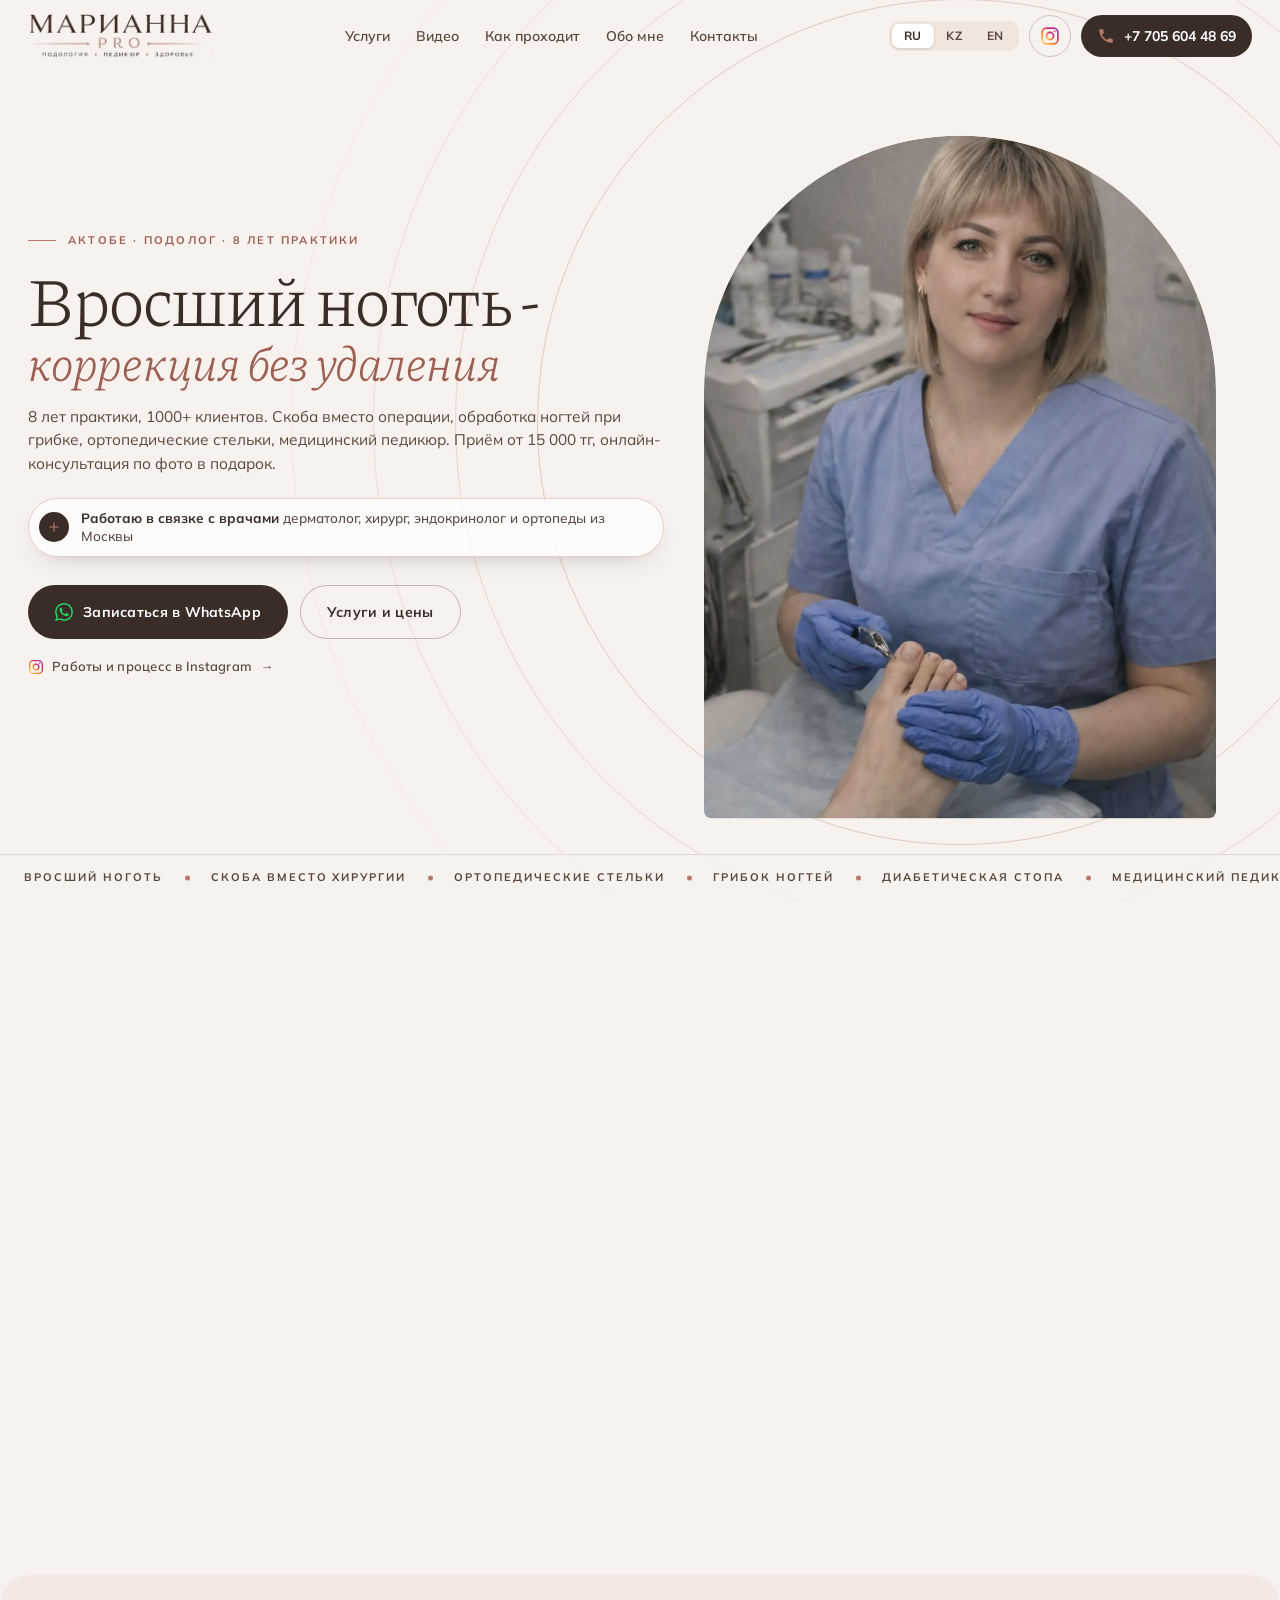
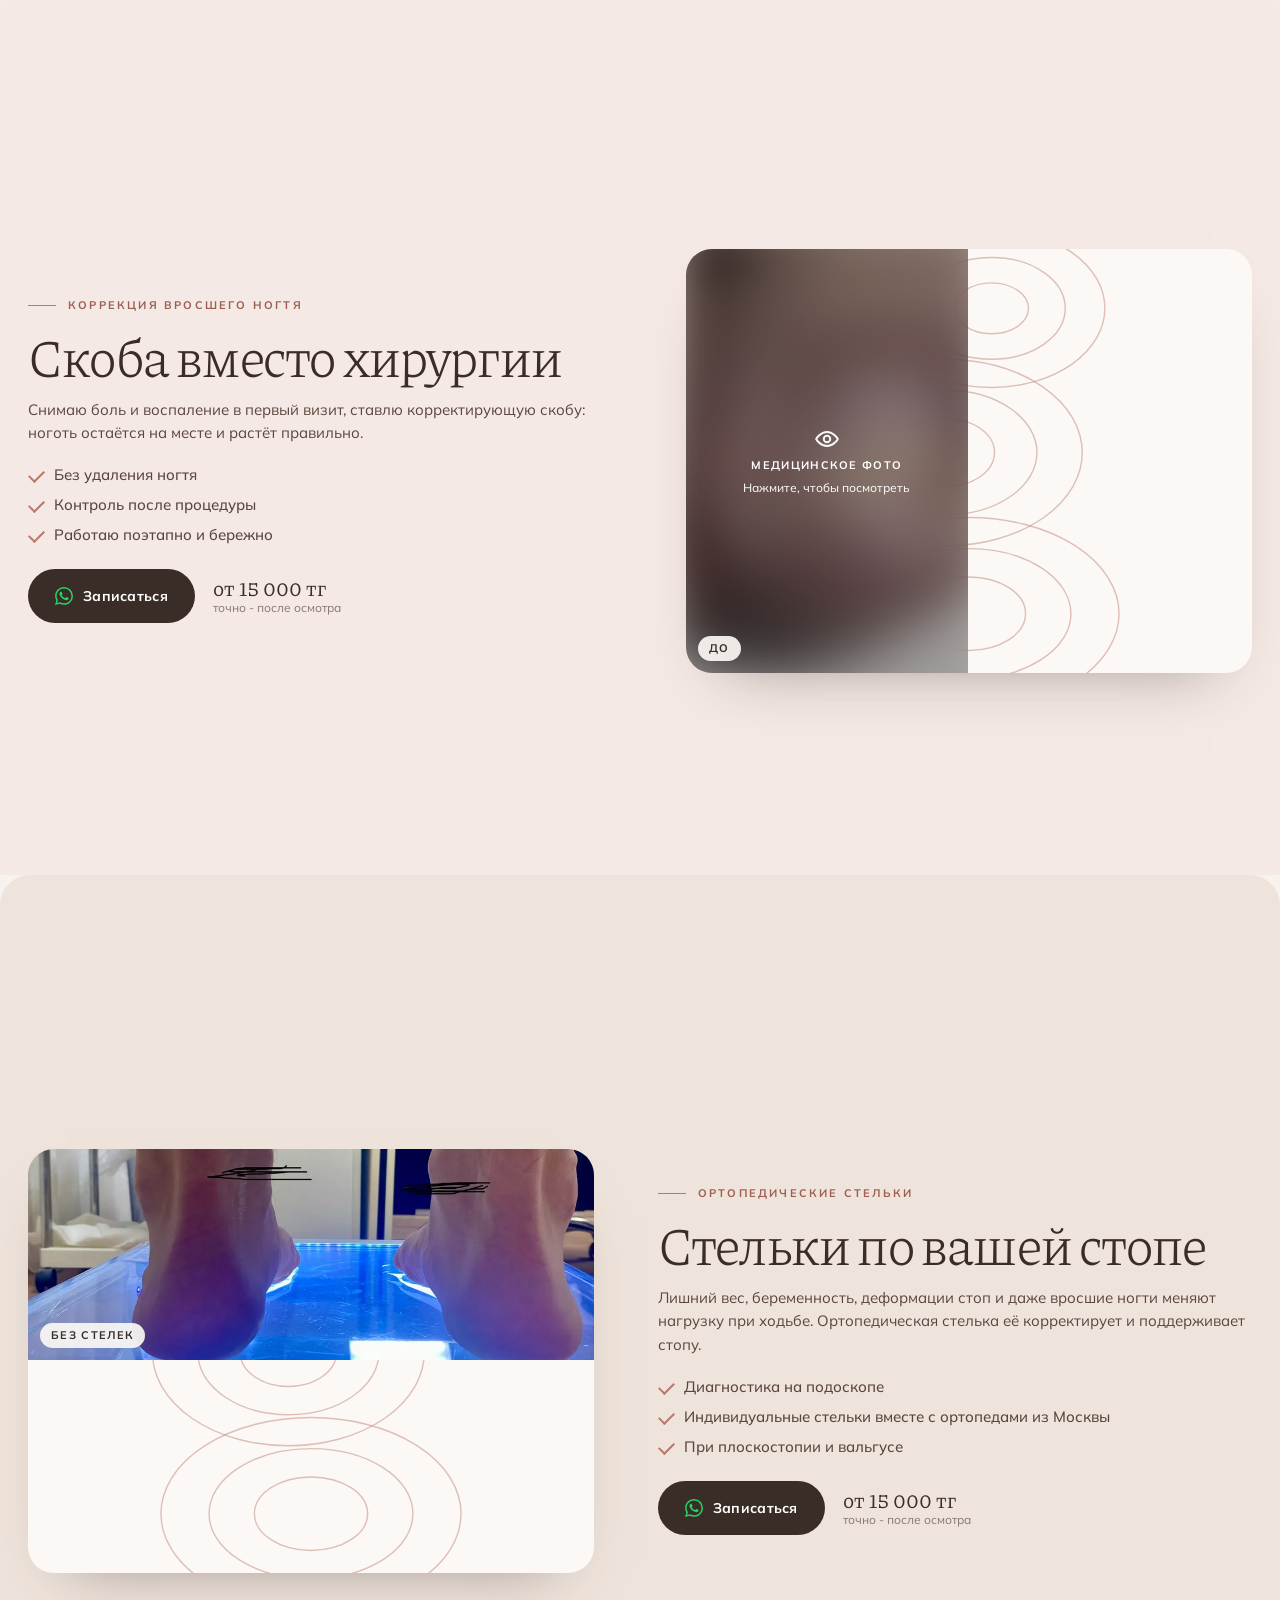
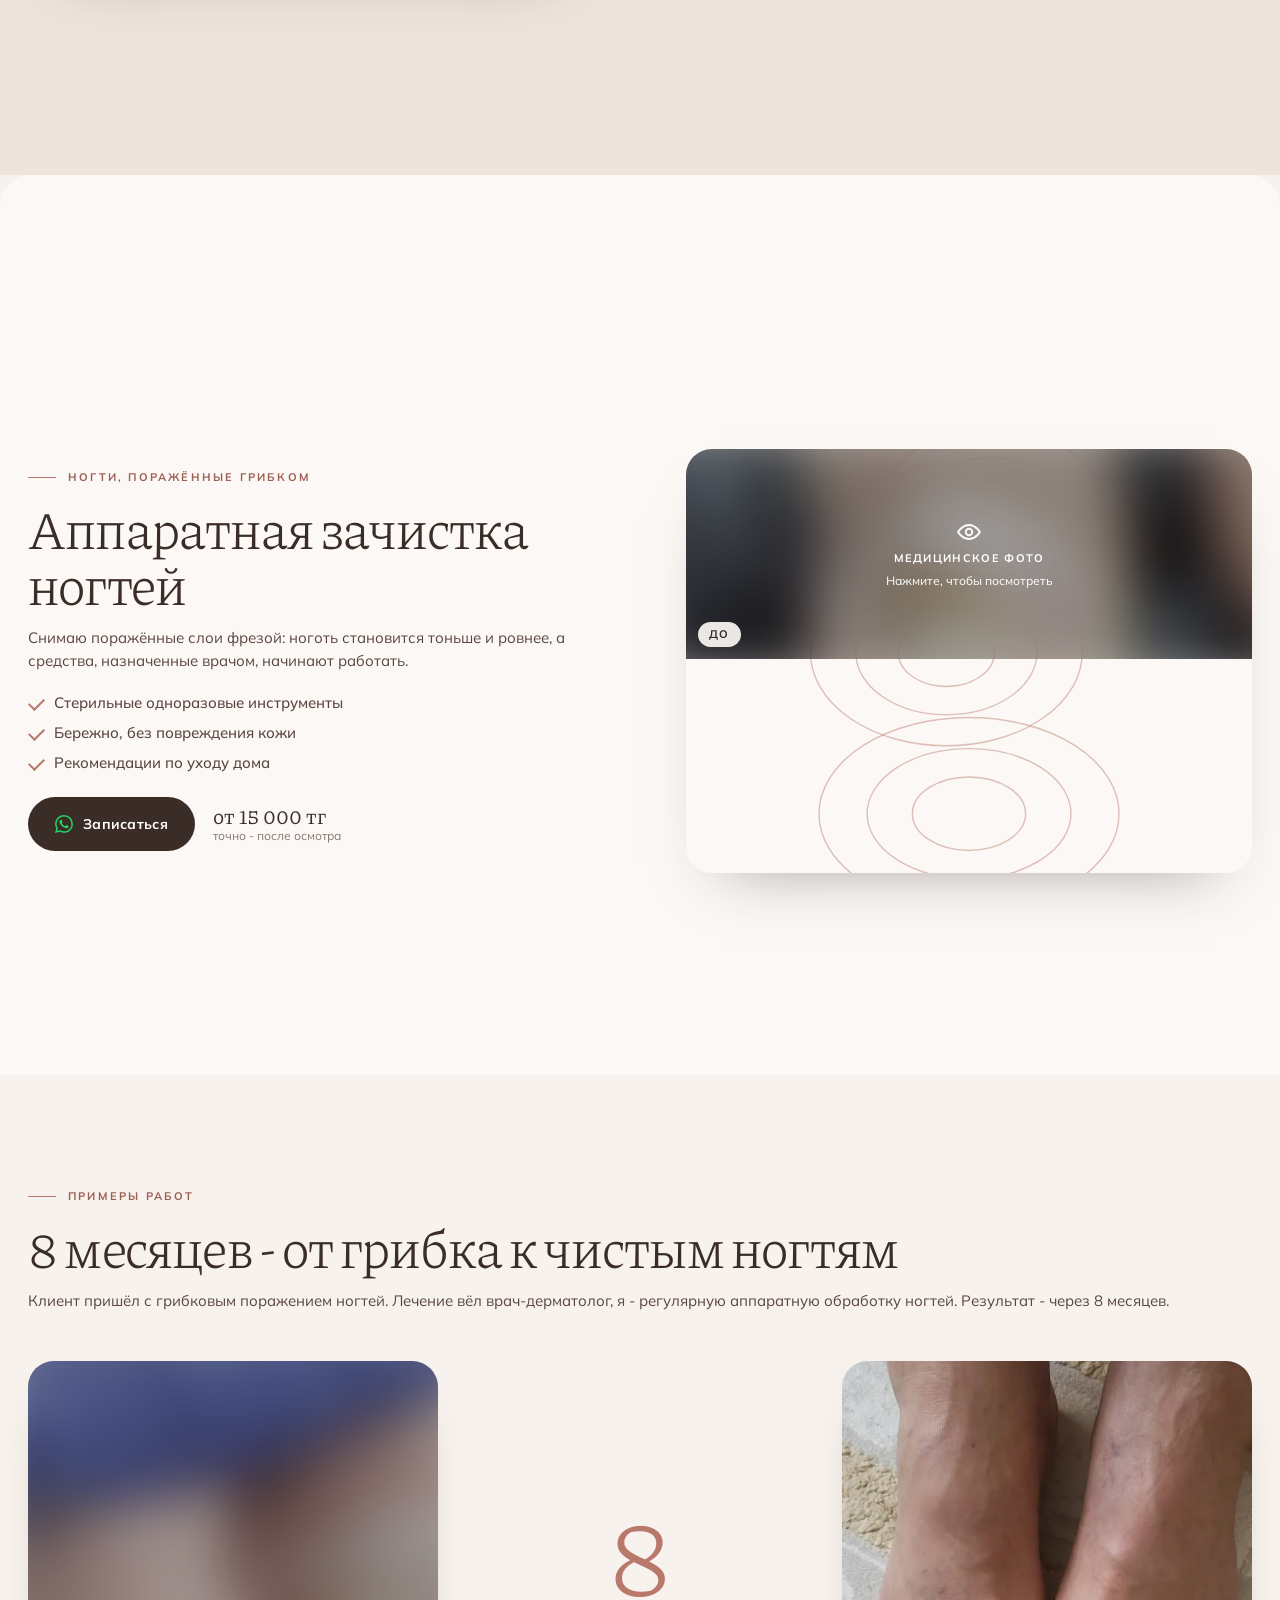
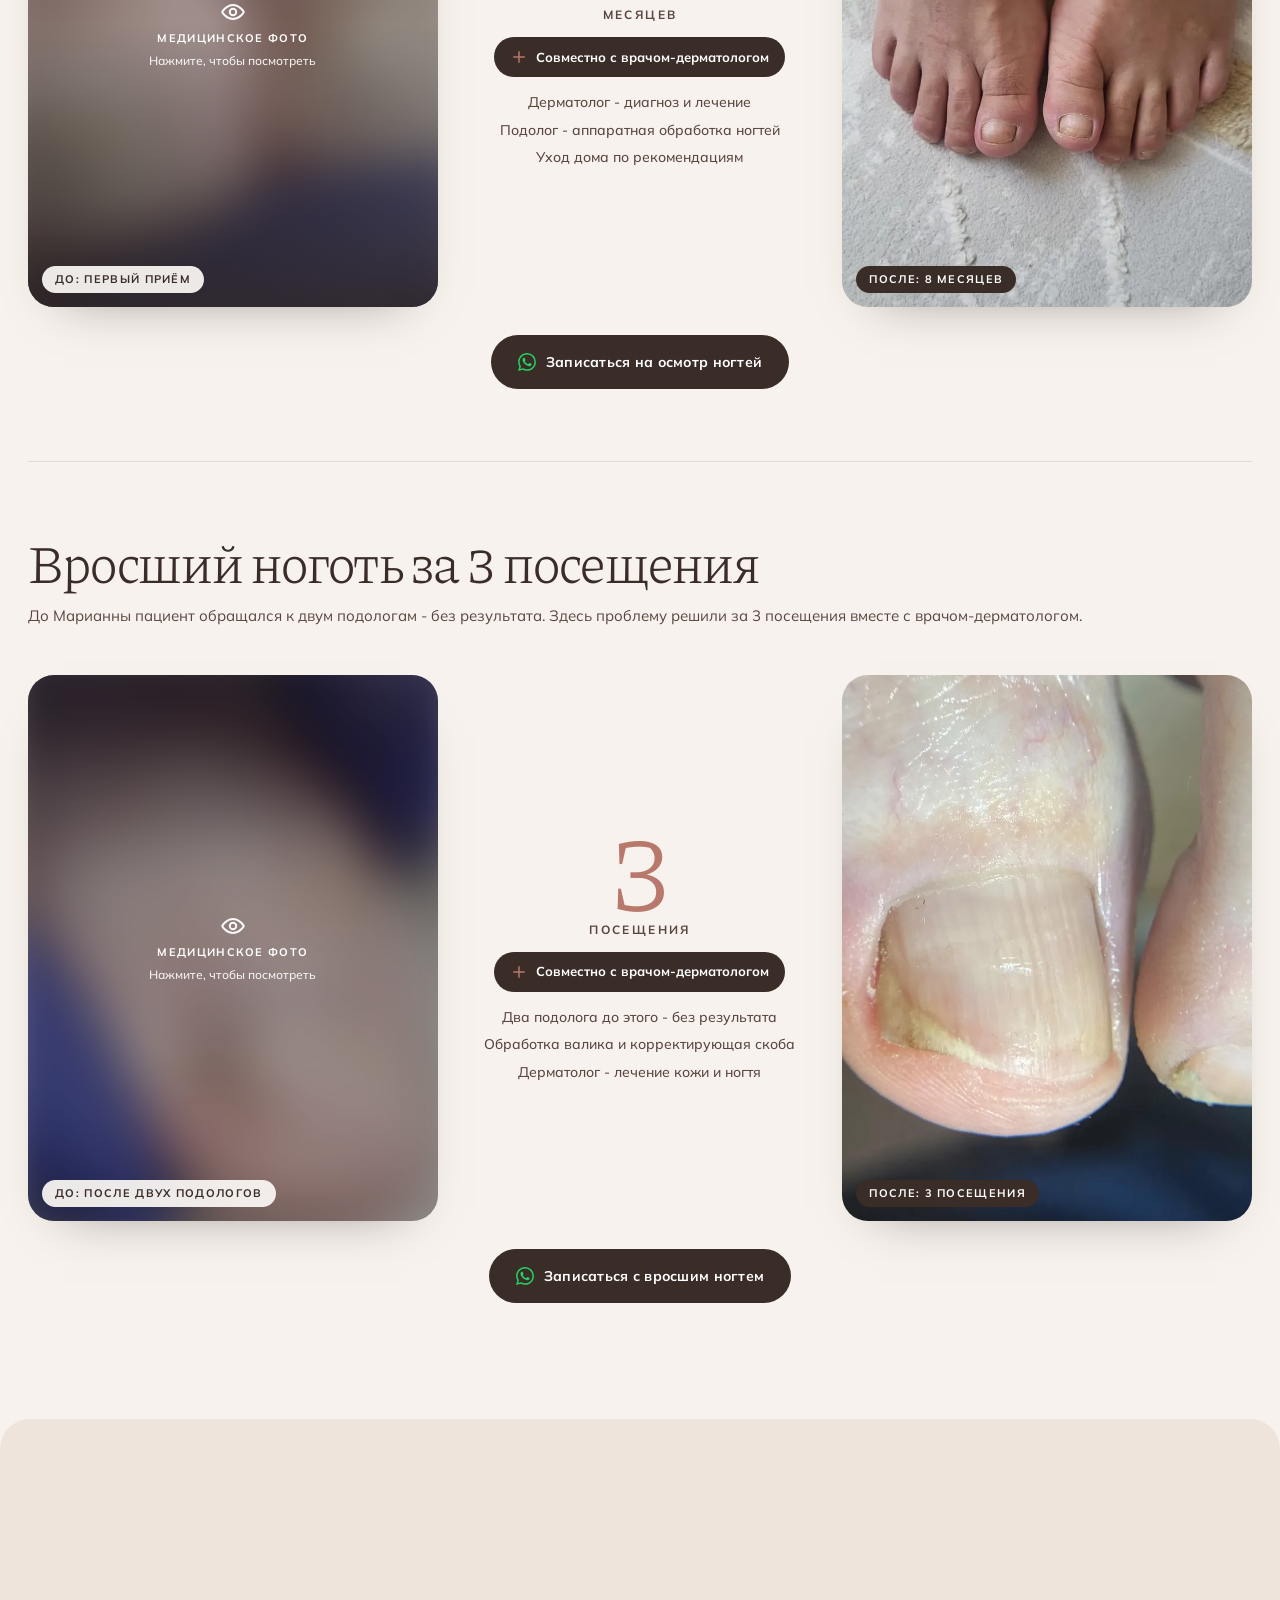
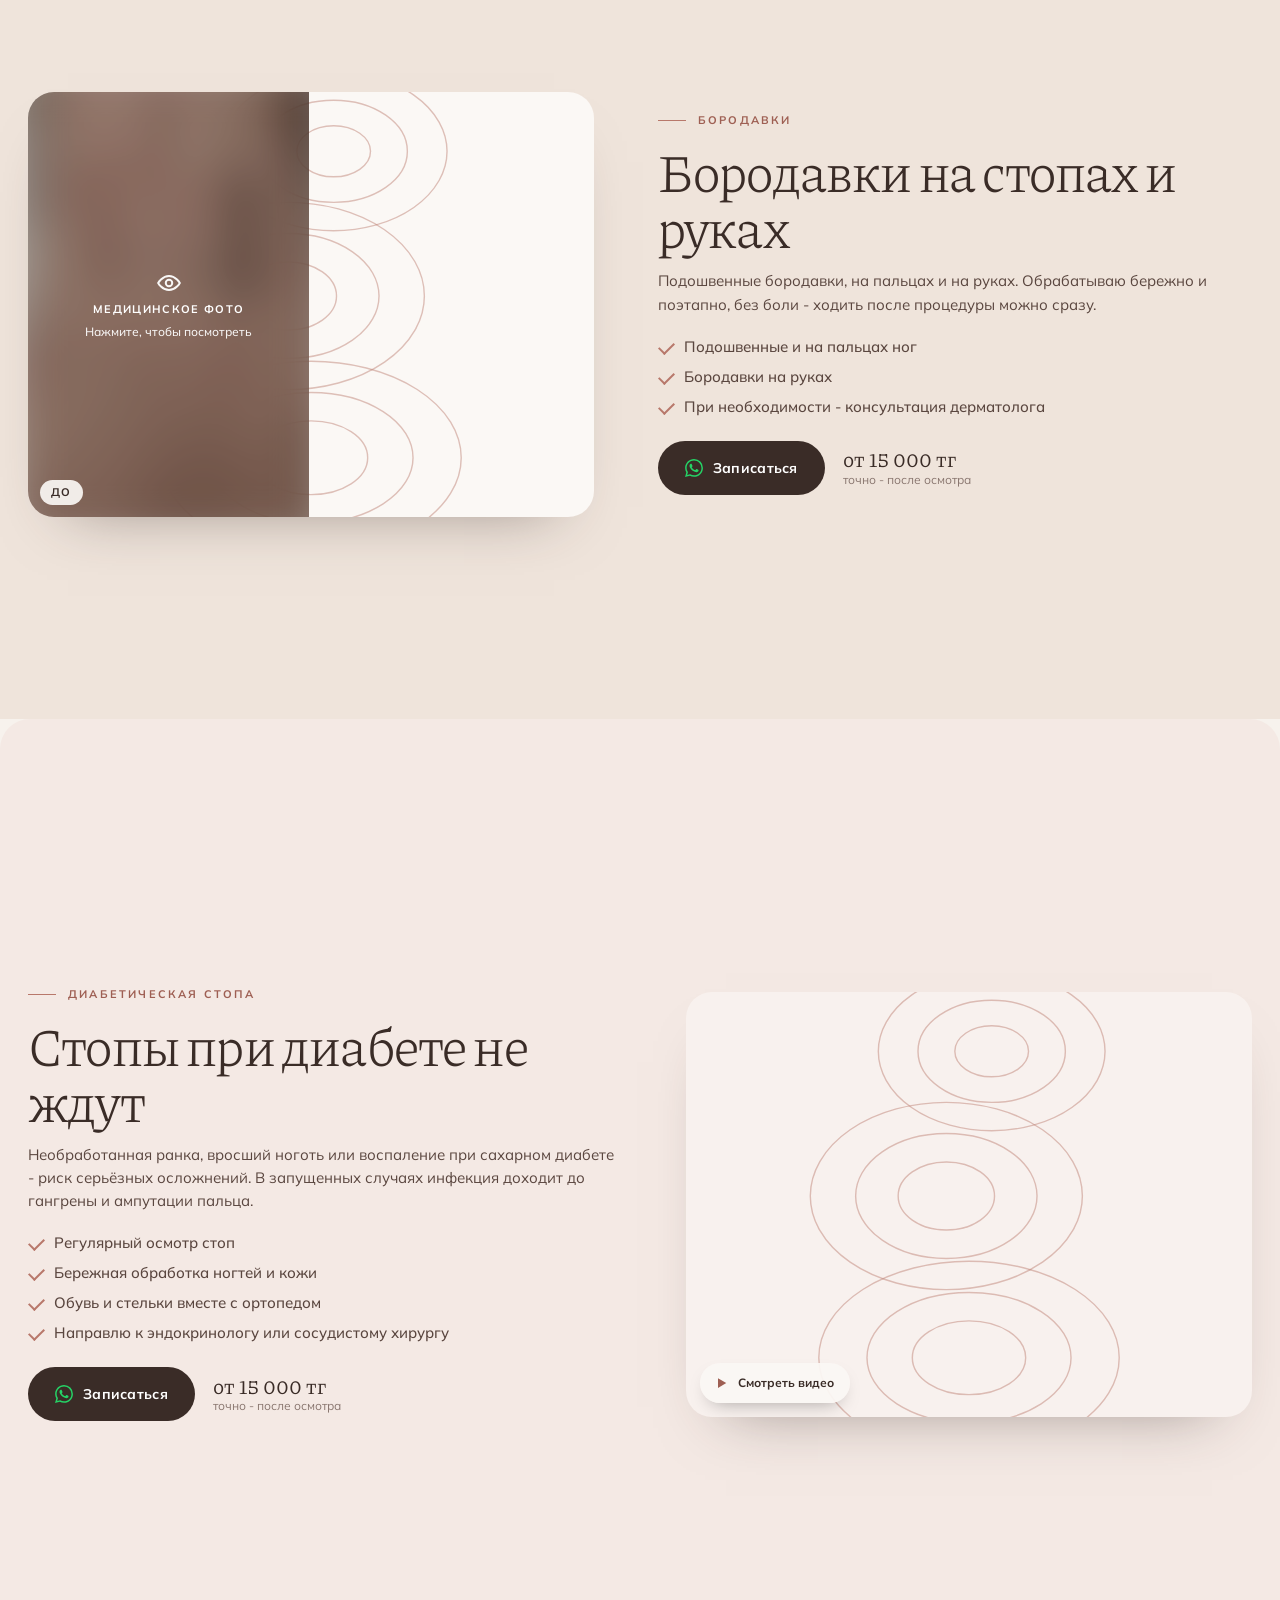
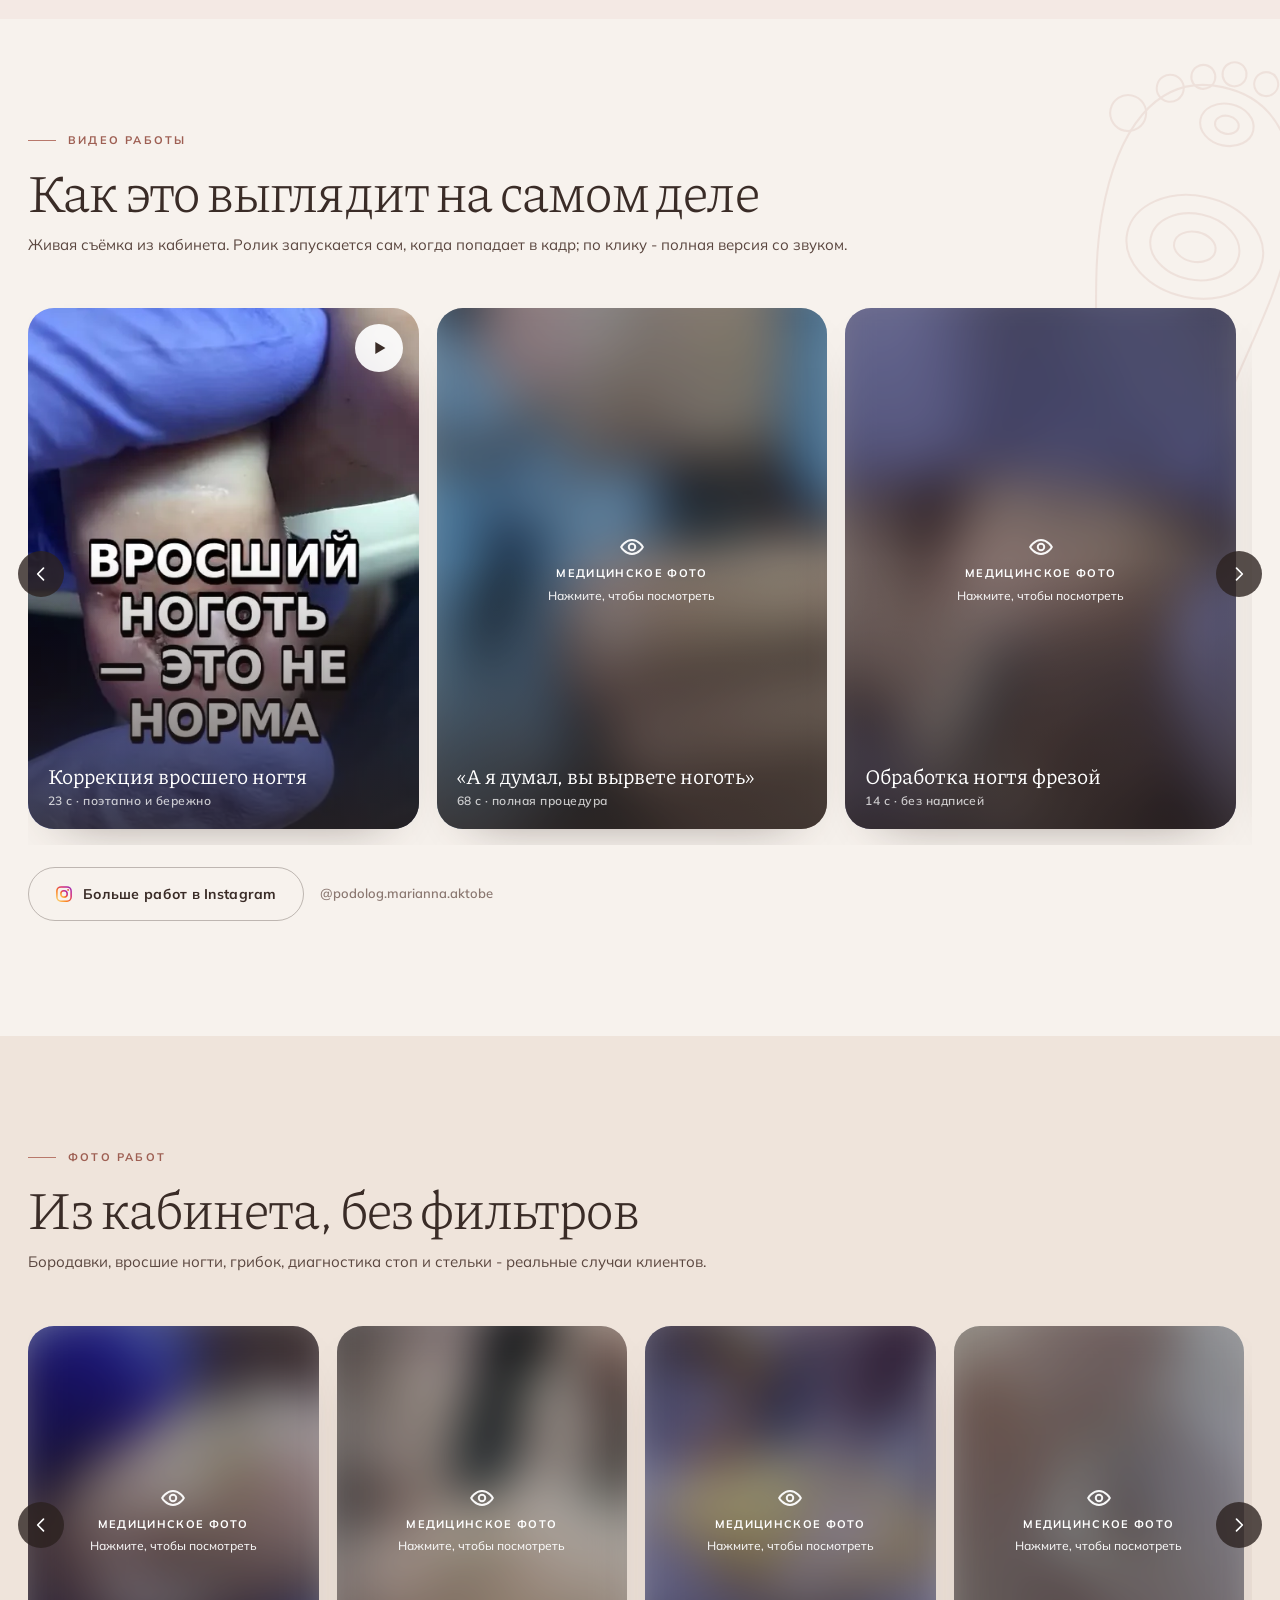
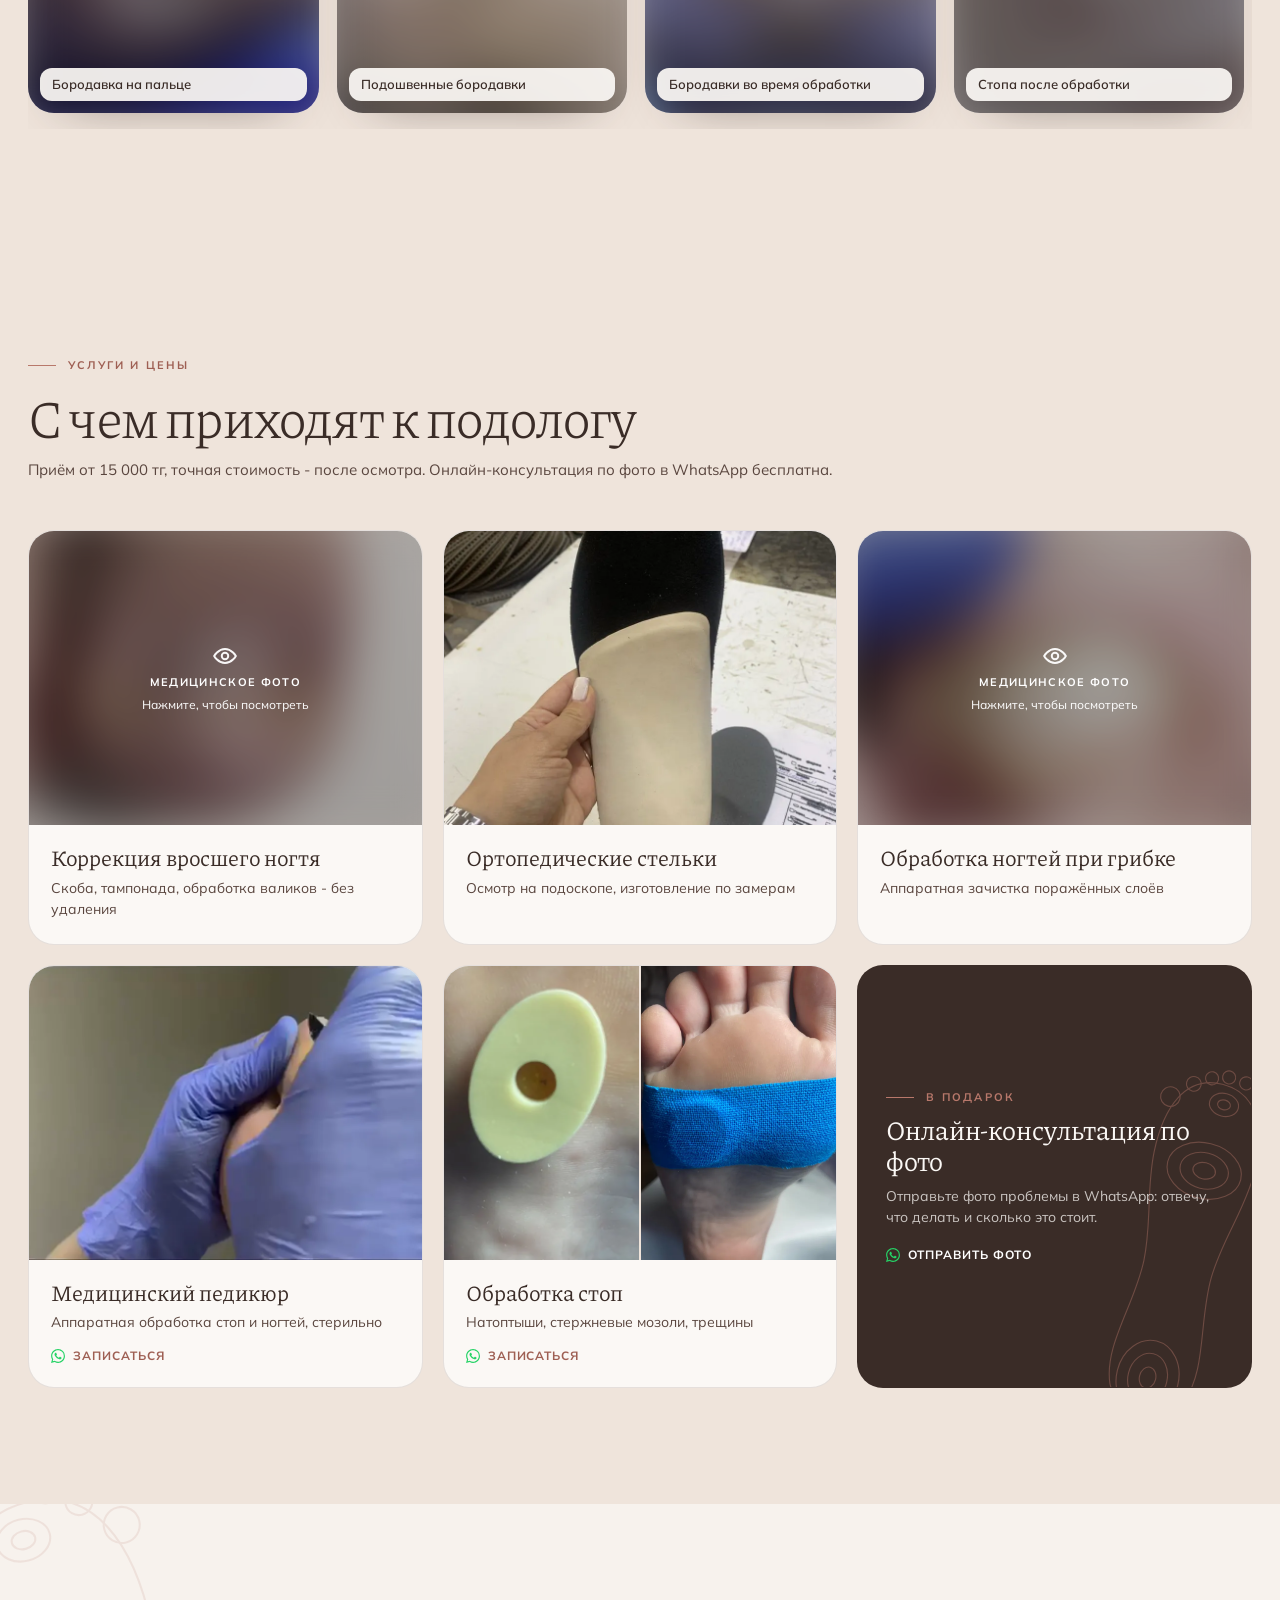
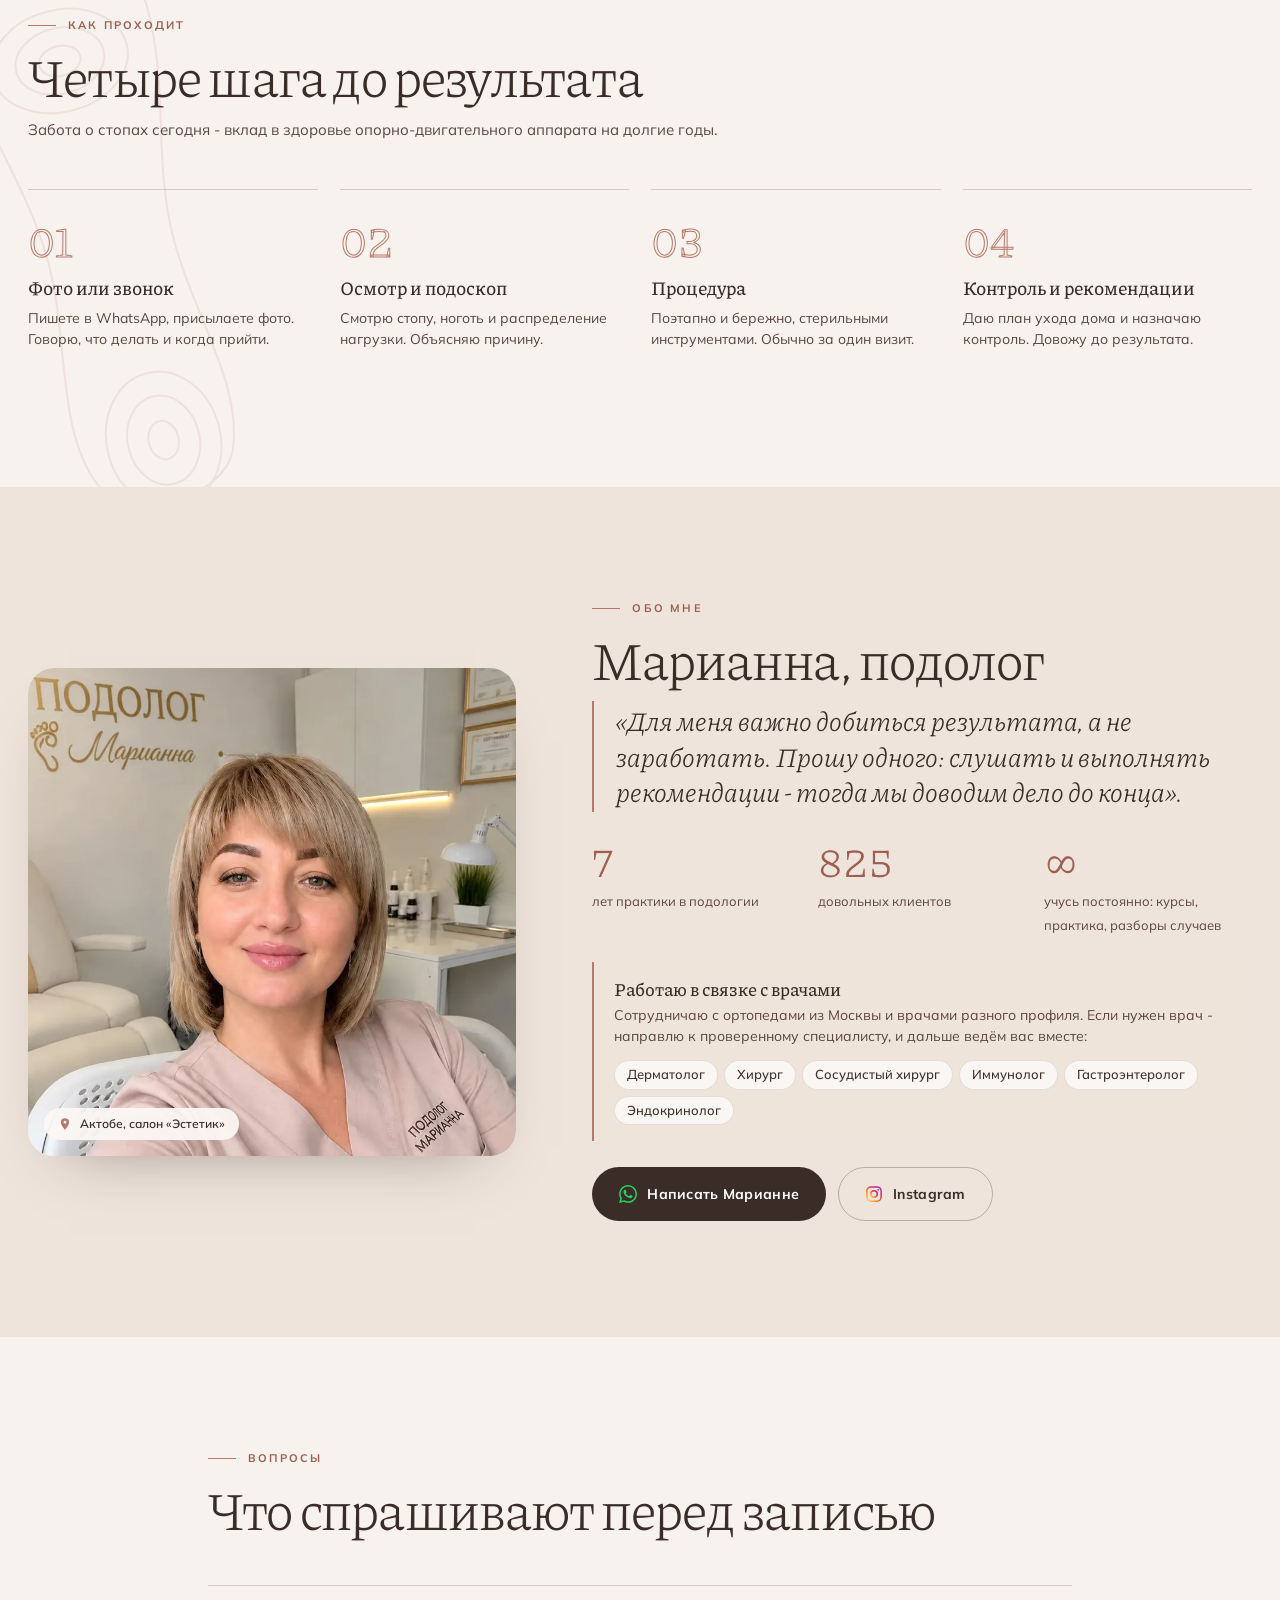
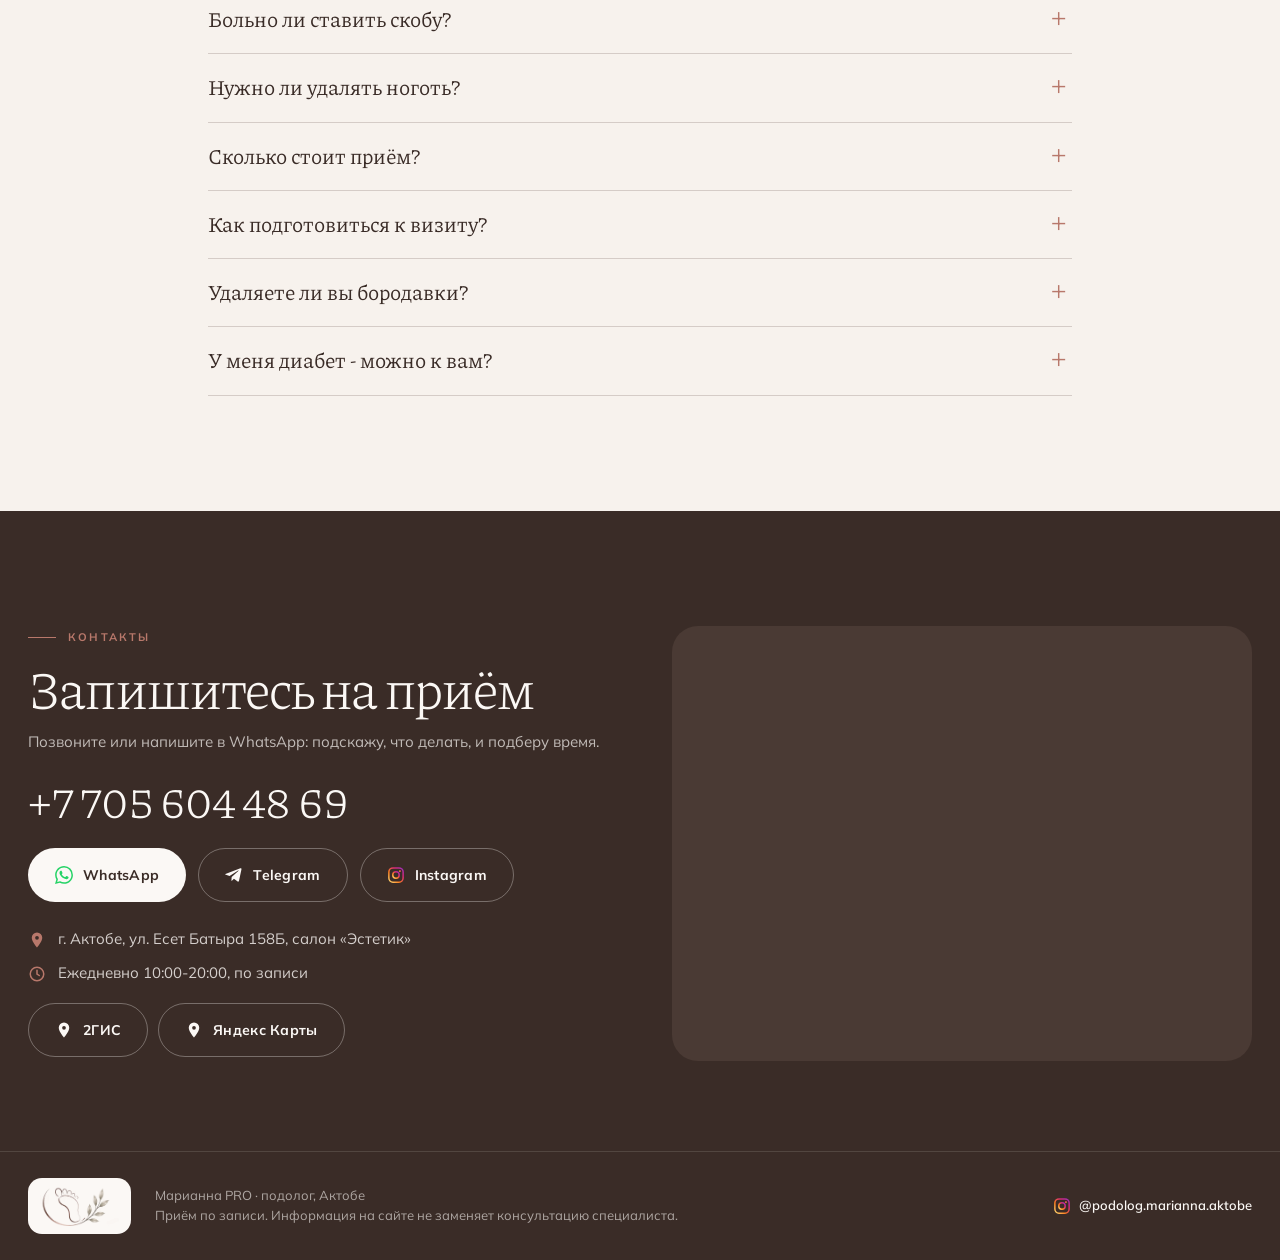
==== commit 7323c6ba: "Ключ LeadBot mariannapro вместо estetik Co-Authored-By: Claude Opus 5.5 <noreply@anthropic.com>" ====
--- a/index.html
+++ b/index.html
@@ -28,7 +28,7 @@
 <link rel="preconnect" href="https://fonts.gstatic.com" crossorigin>
 <link rel="preload" as="image" href="assets/hero.webp" fetchpriority="high">
 <link href="https://fonts.googleapis.com/css2?family=Piazzolla:ital,wght@0,300;0,400;0,500;1,300;1,400&family=Mulish:wght@400;500;600;700&display=swap" rel="stylesheet">
-<link rel="stylesheet" href="styles.css?v=20260926-8">
+<link rel="stylesheet" href="styles.css?v=20260926-9">
 <script type="application/ld+json">
 {
   "@context": "https://schema.org",
@@ -57,7 +57,7 @@
   "sameAs": ["https://www.instagram.com/podolog.marianna.aktobe/", "https://t.me/Mariannakovalenko1986"]
 }
 </script>
-<script src="https://lead-bot.sultan-askarov-kz.workers.dev/t.js" data-site="estetik" defer></script>
+<script src="https://lead-bot.sultan-askarov-kz.workers.dev/t.js" data-site="mariannapro" defer></script>
 </head>
 <body>
 
@@ -618,6 +618,6 @@
   </div>
 </div>
 
-<script src="script.js?v=20260926-8"></script>
+<script src="script.js?v=20260926-9"></script>
 </body>
 </html>
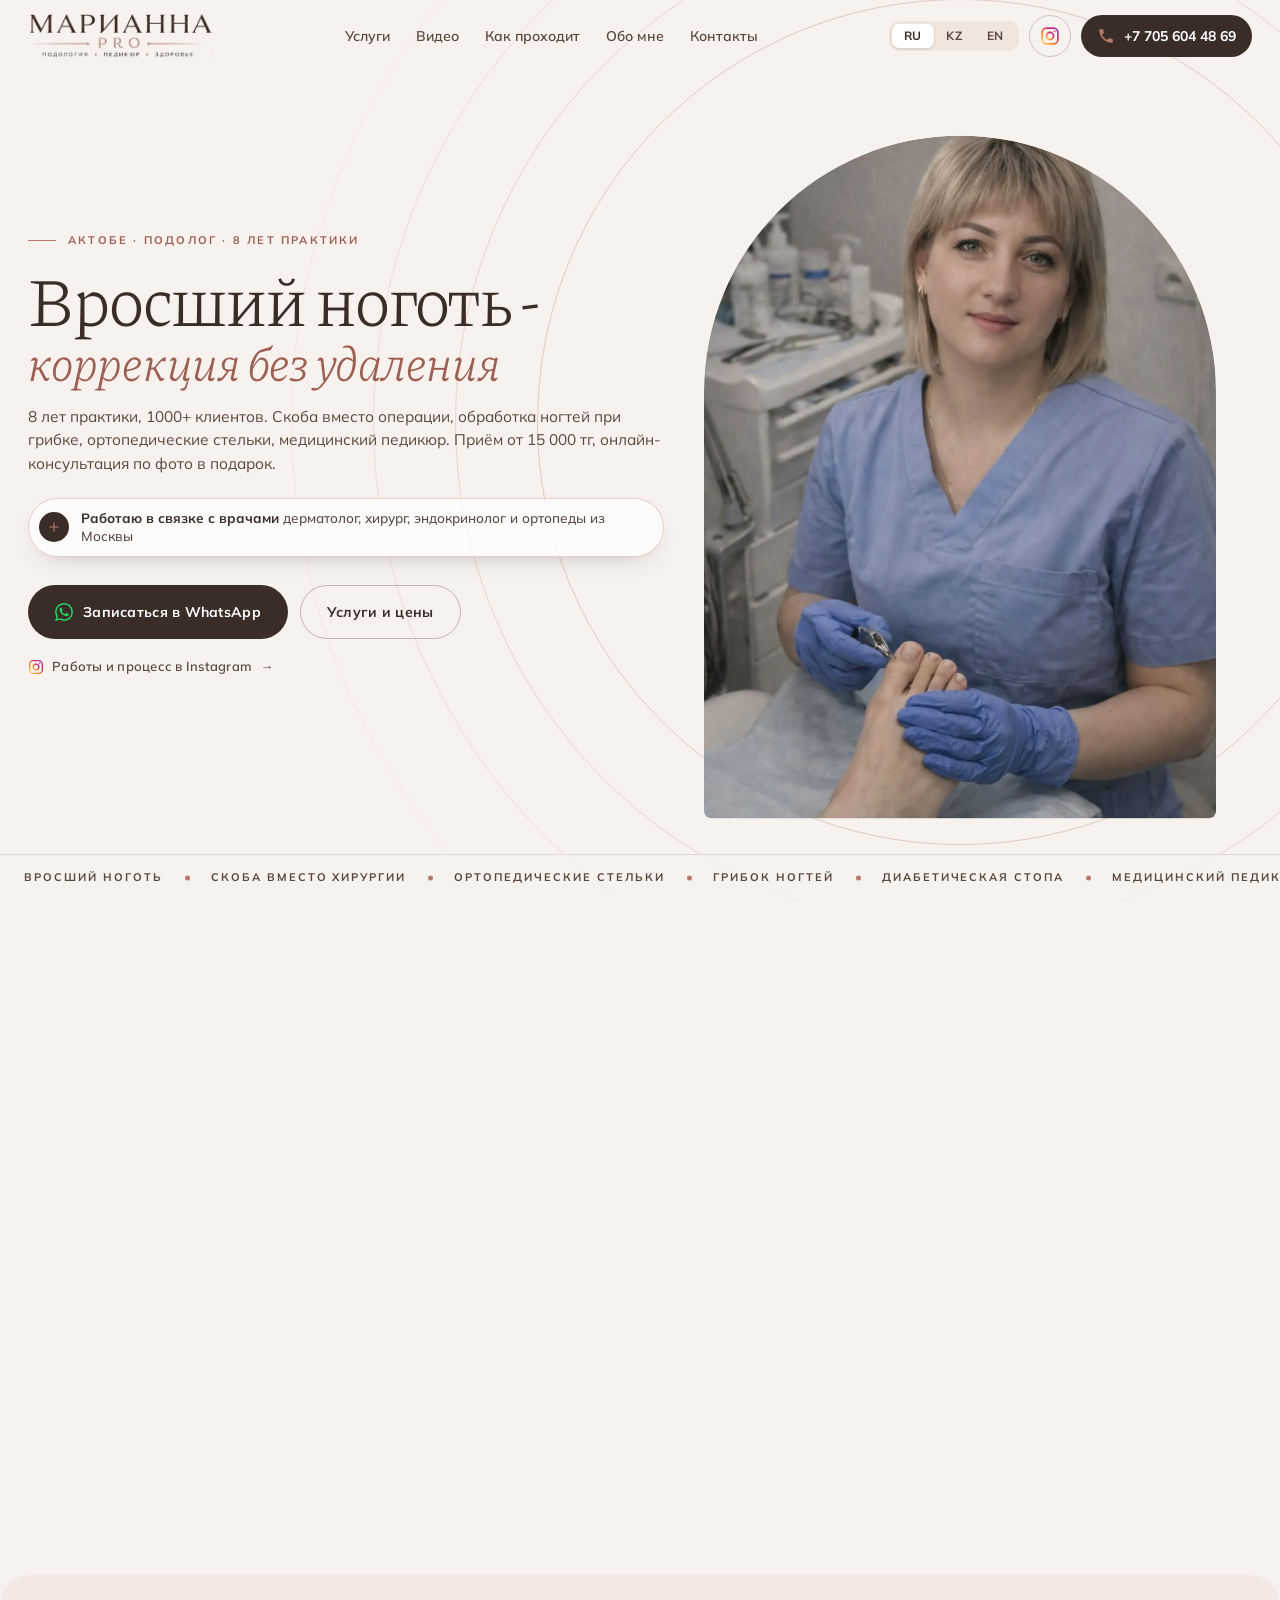
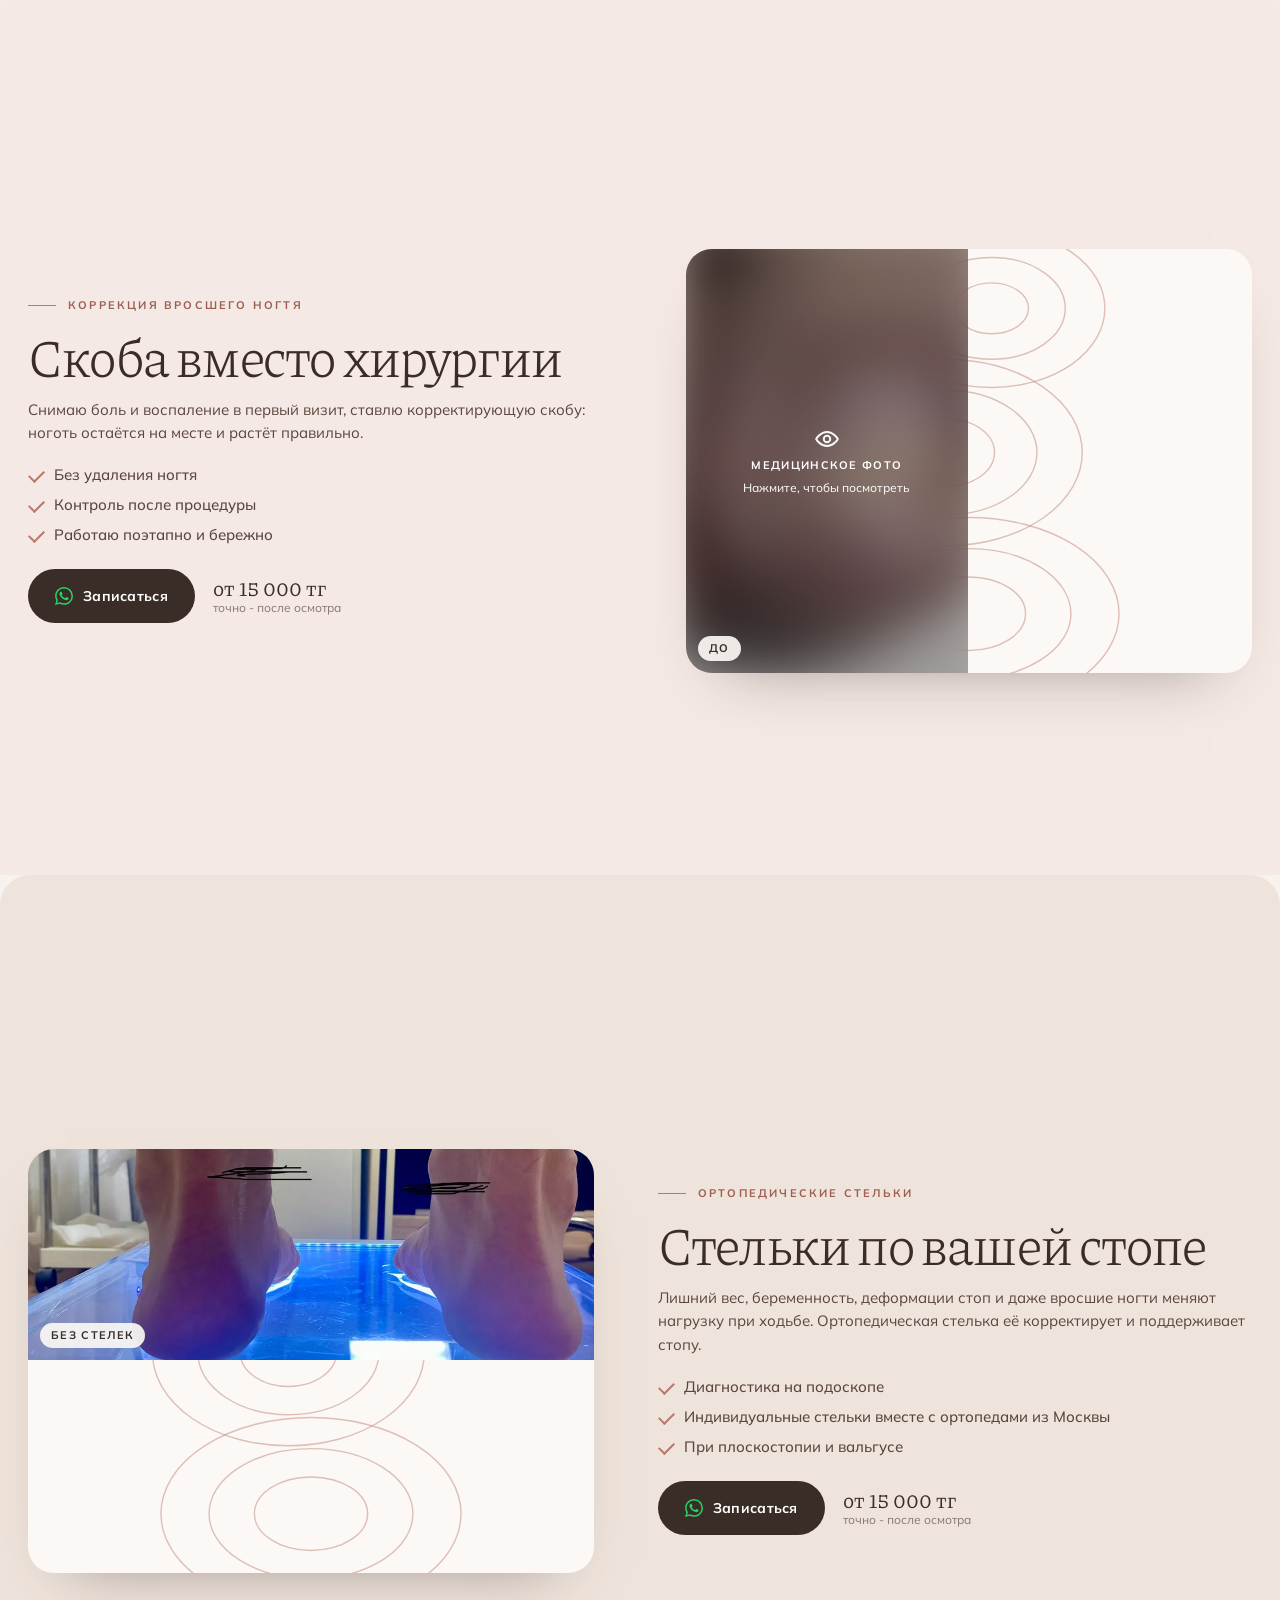
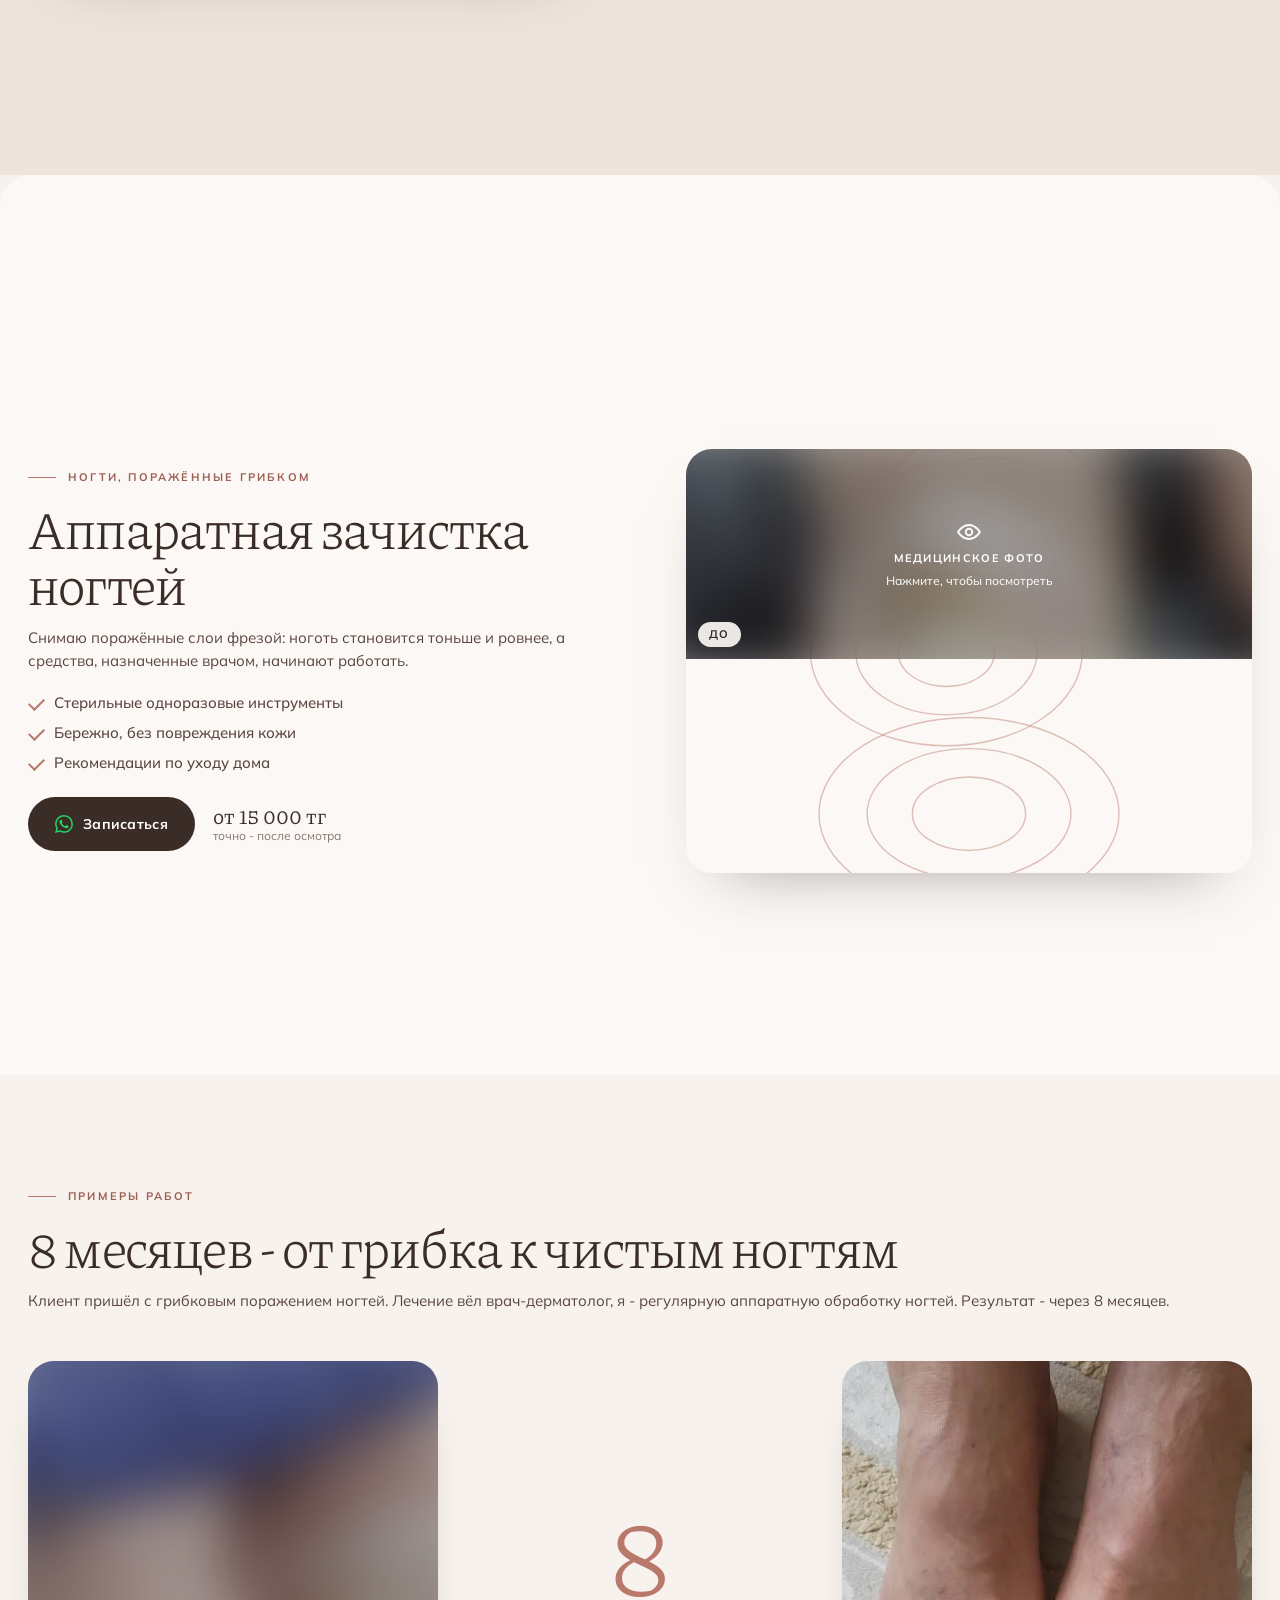
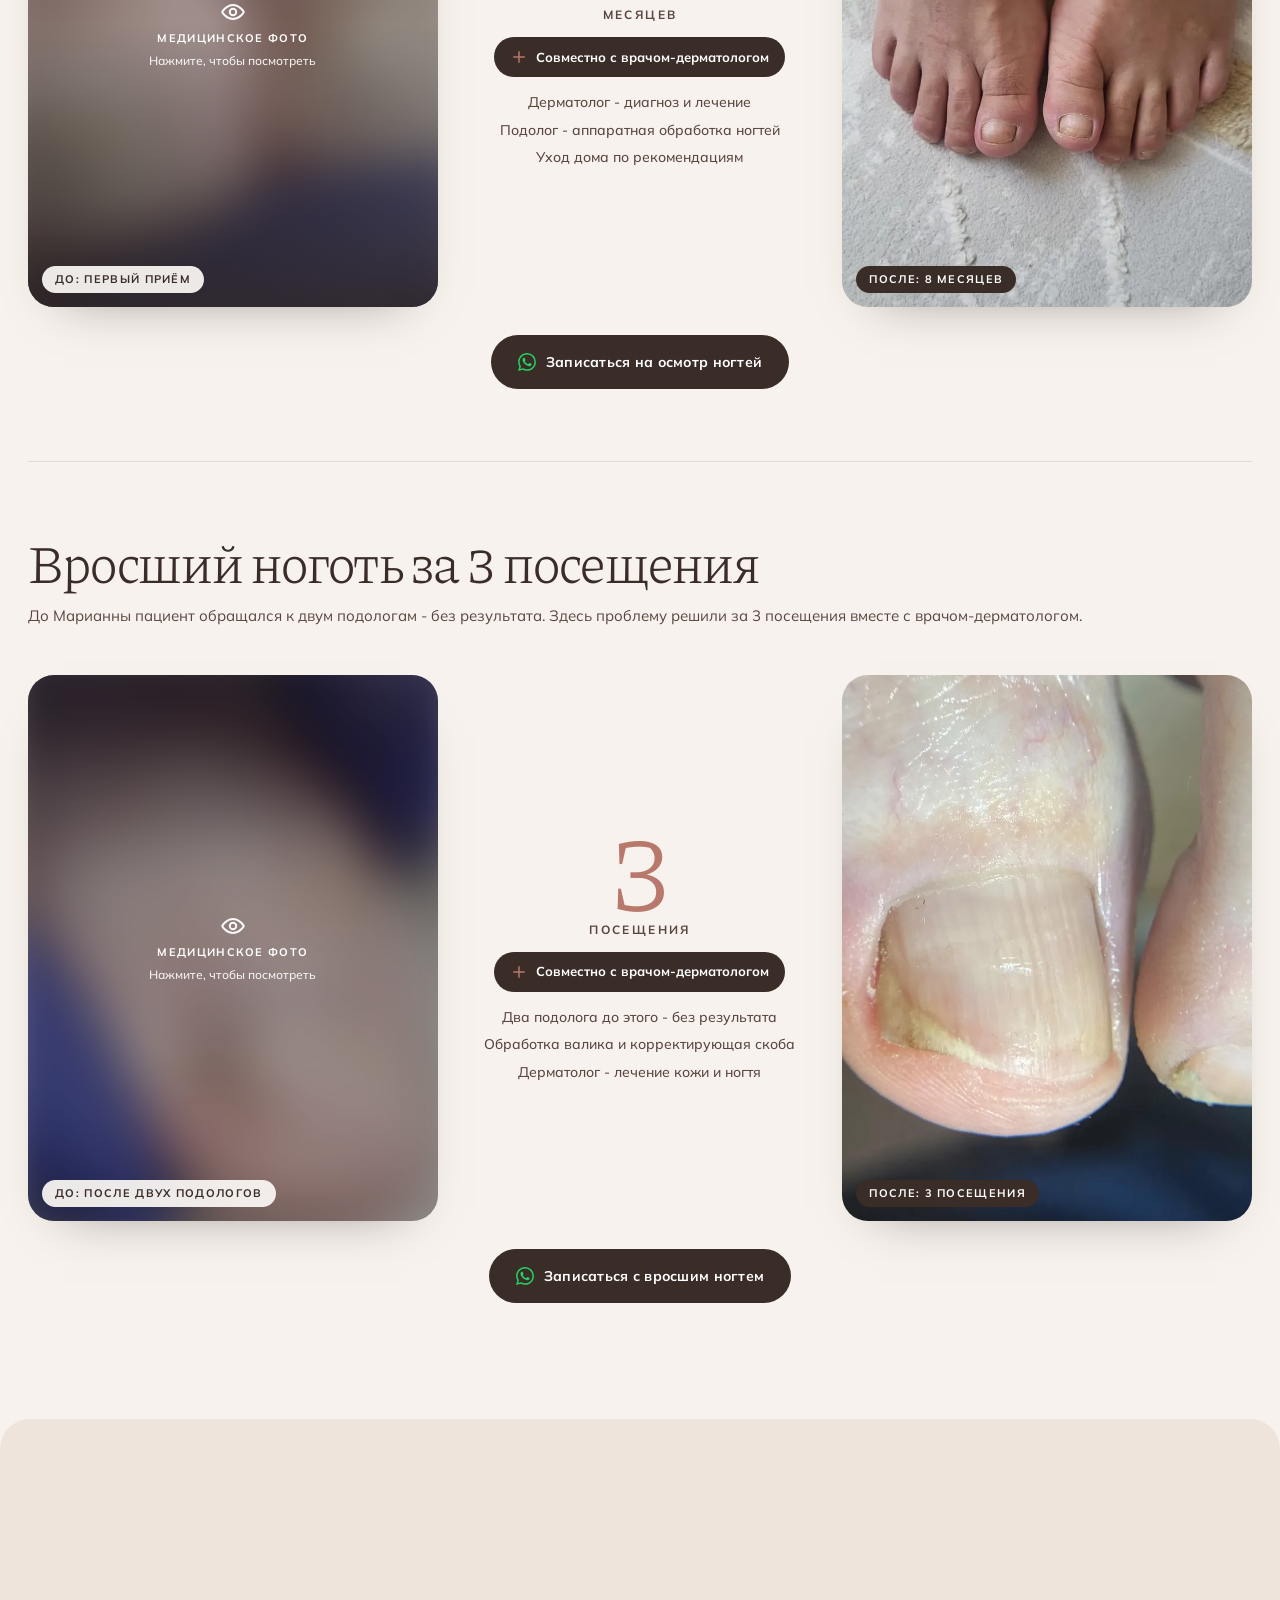
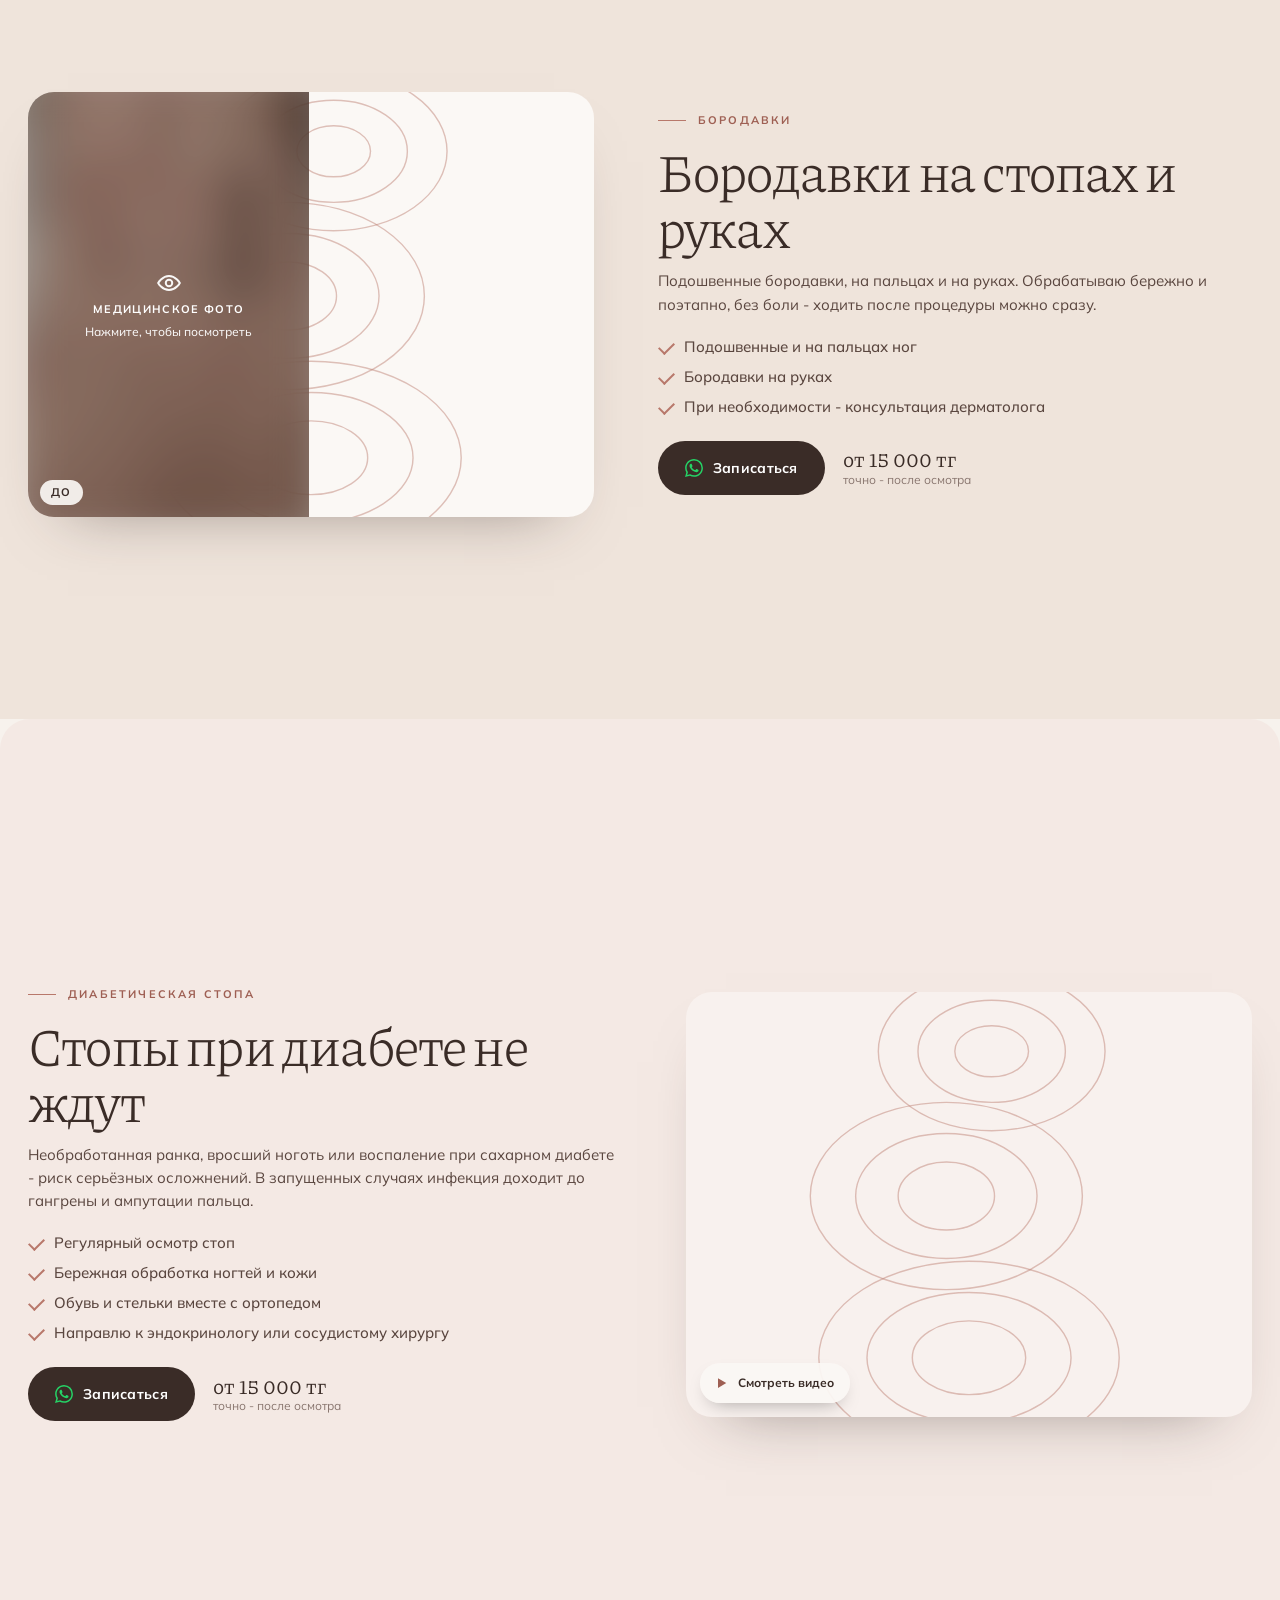
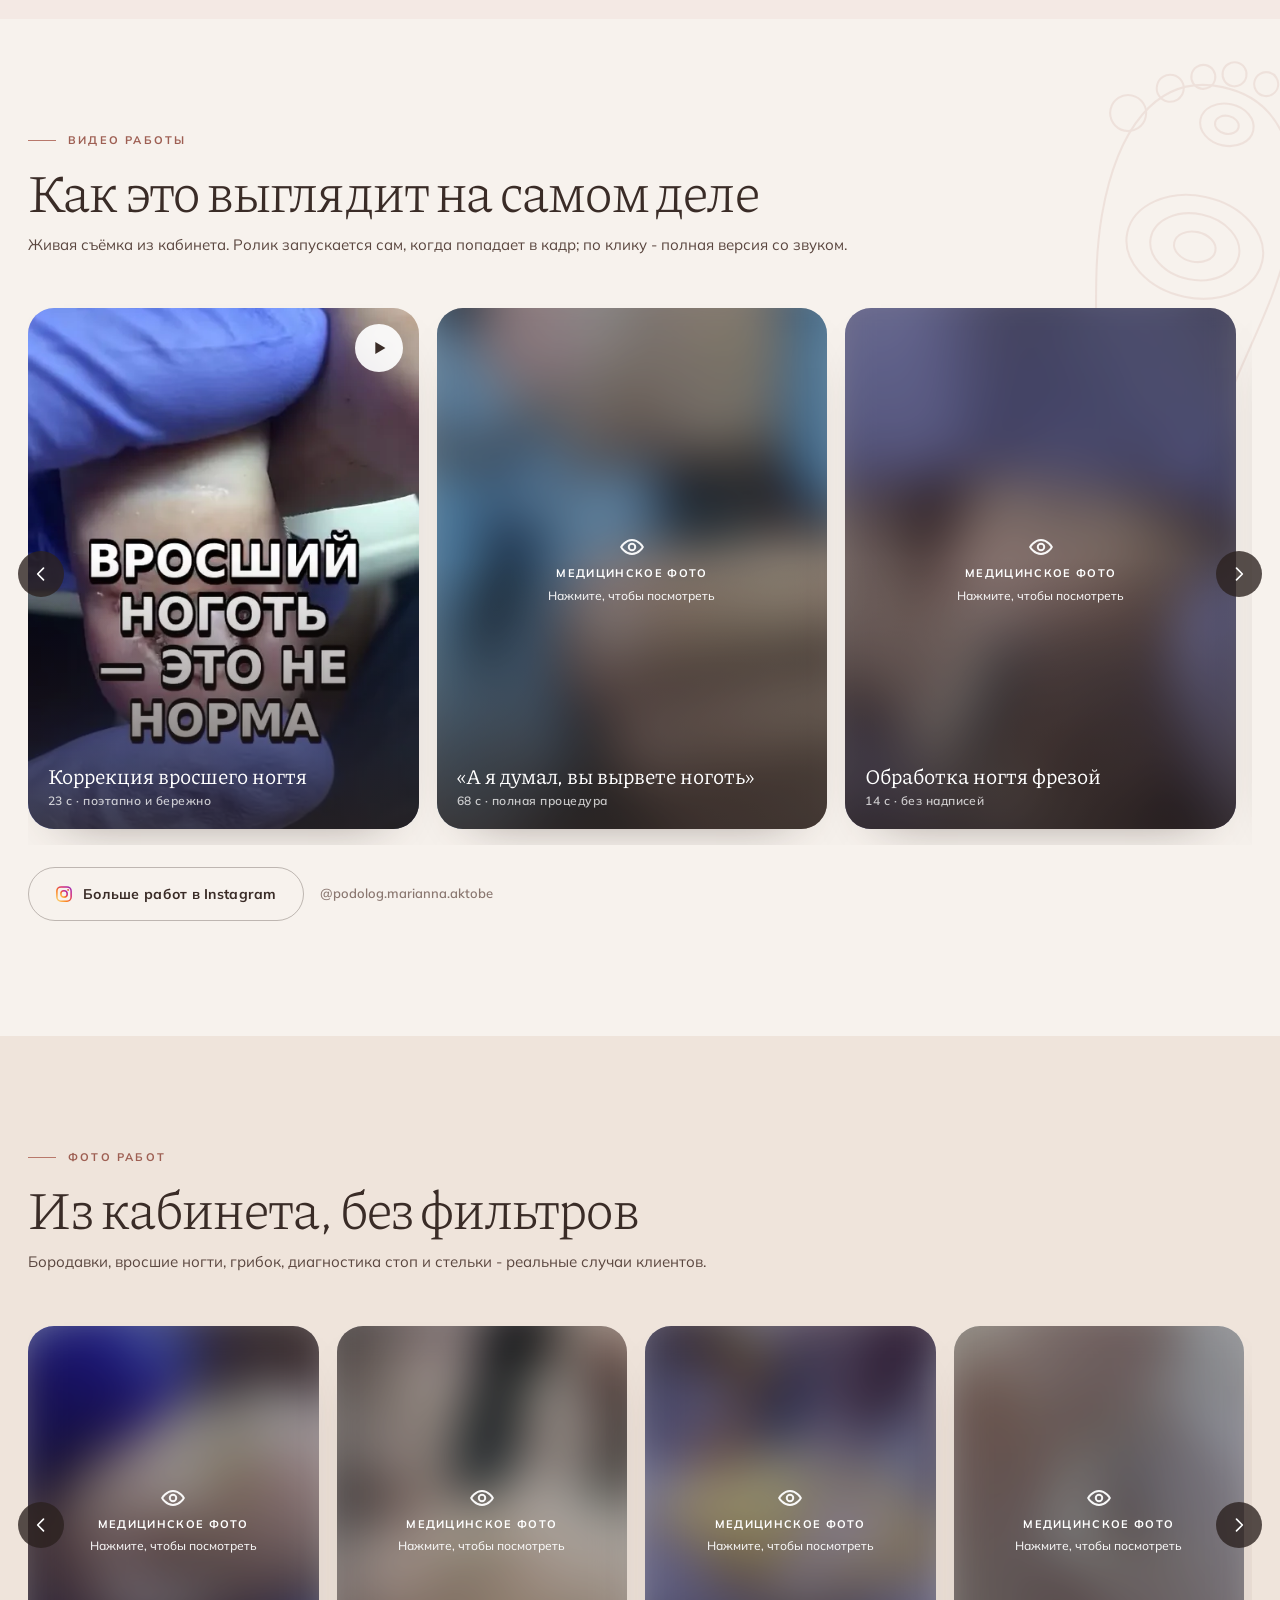
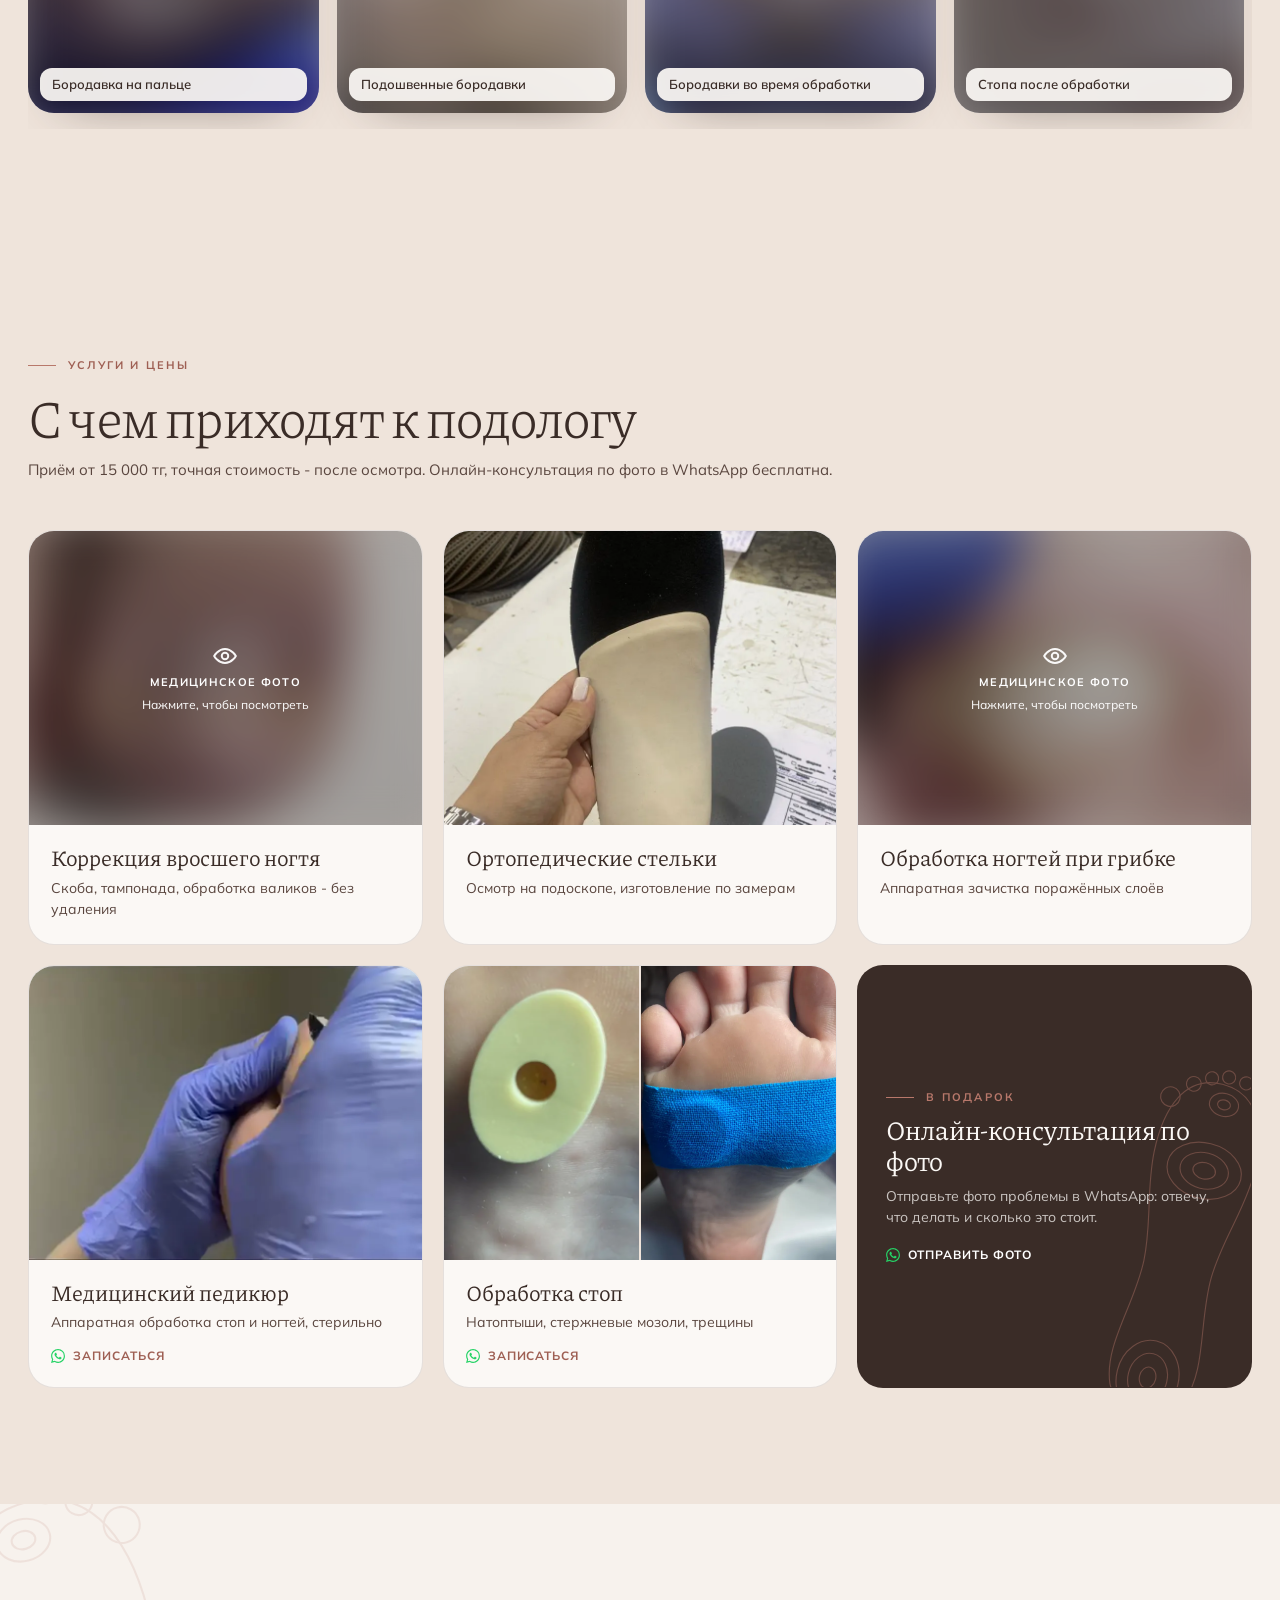
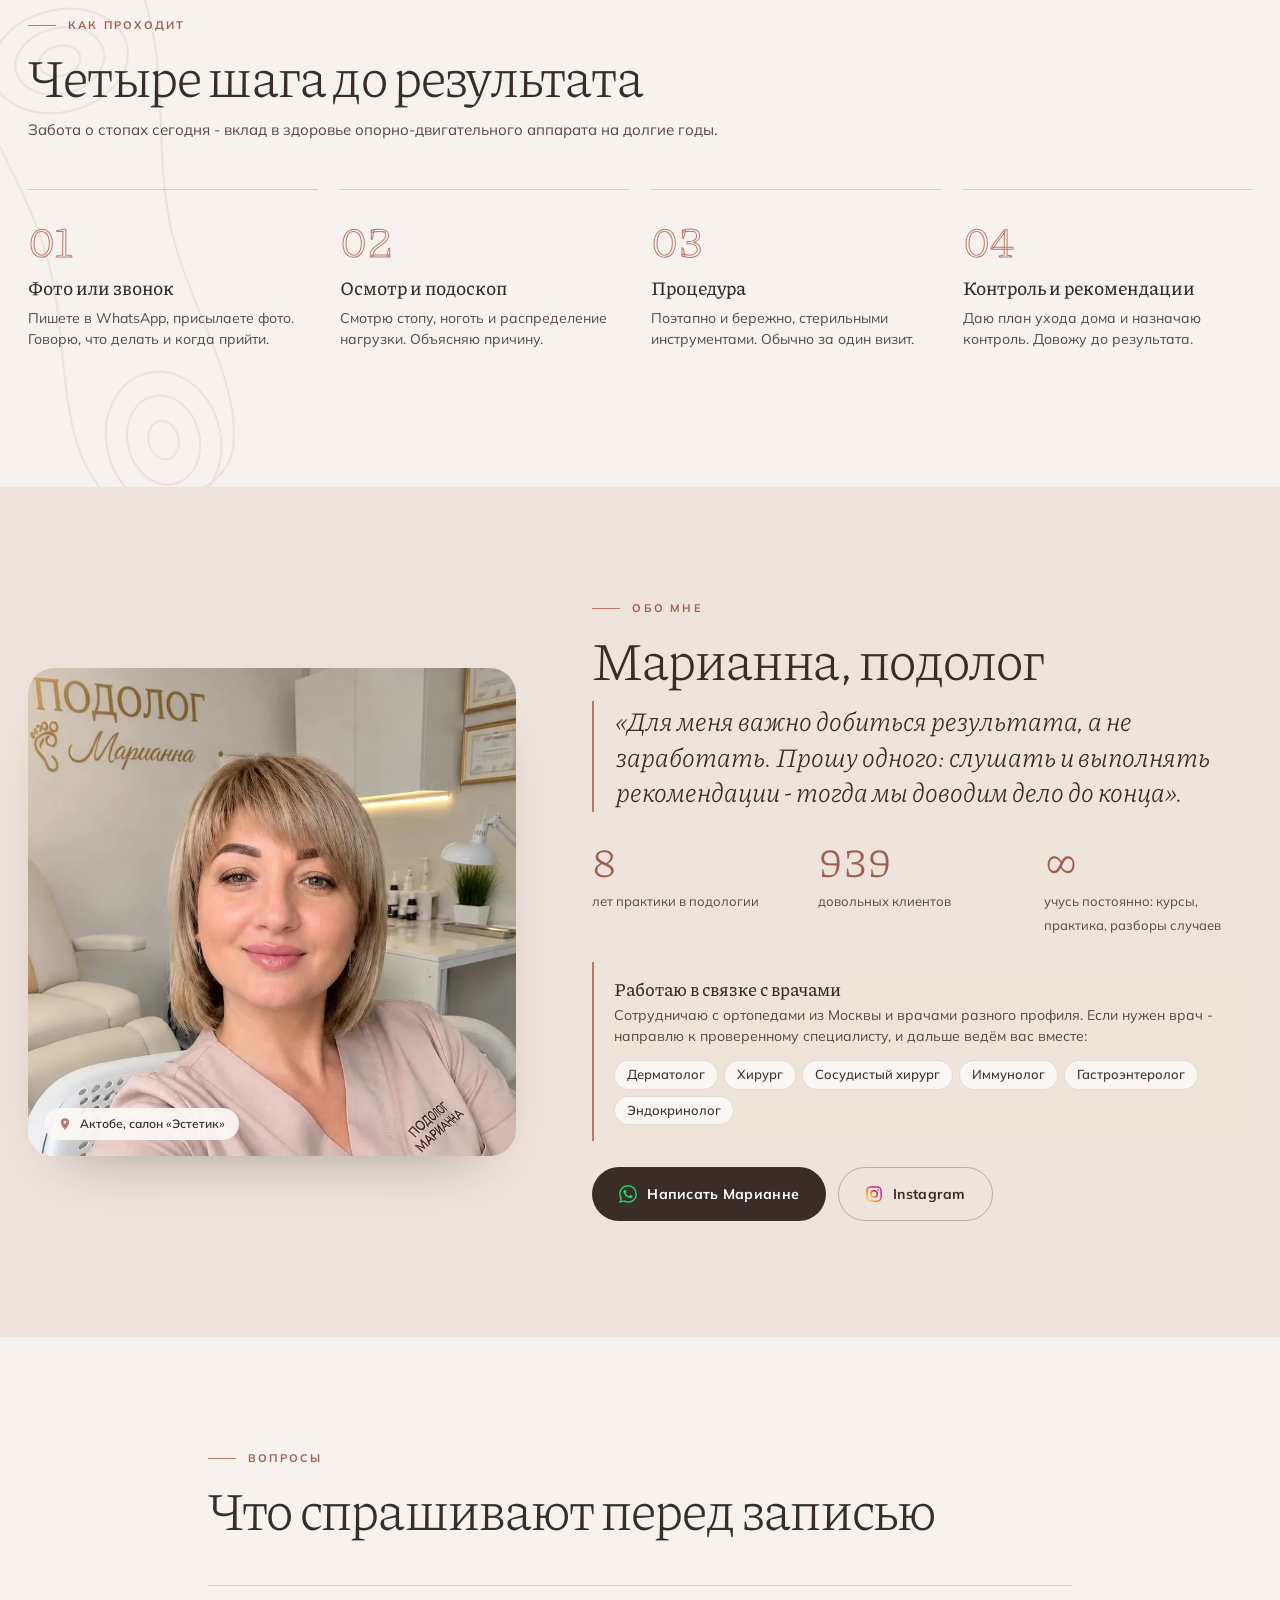
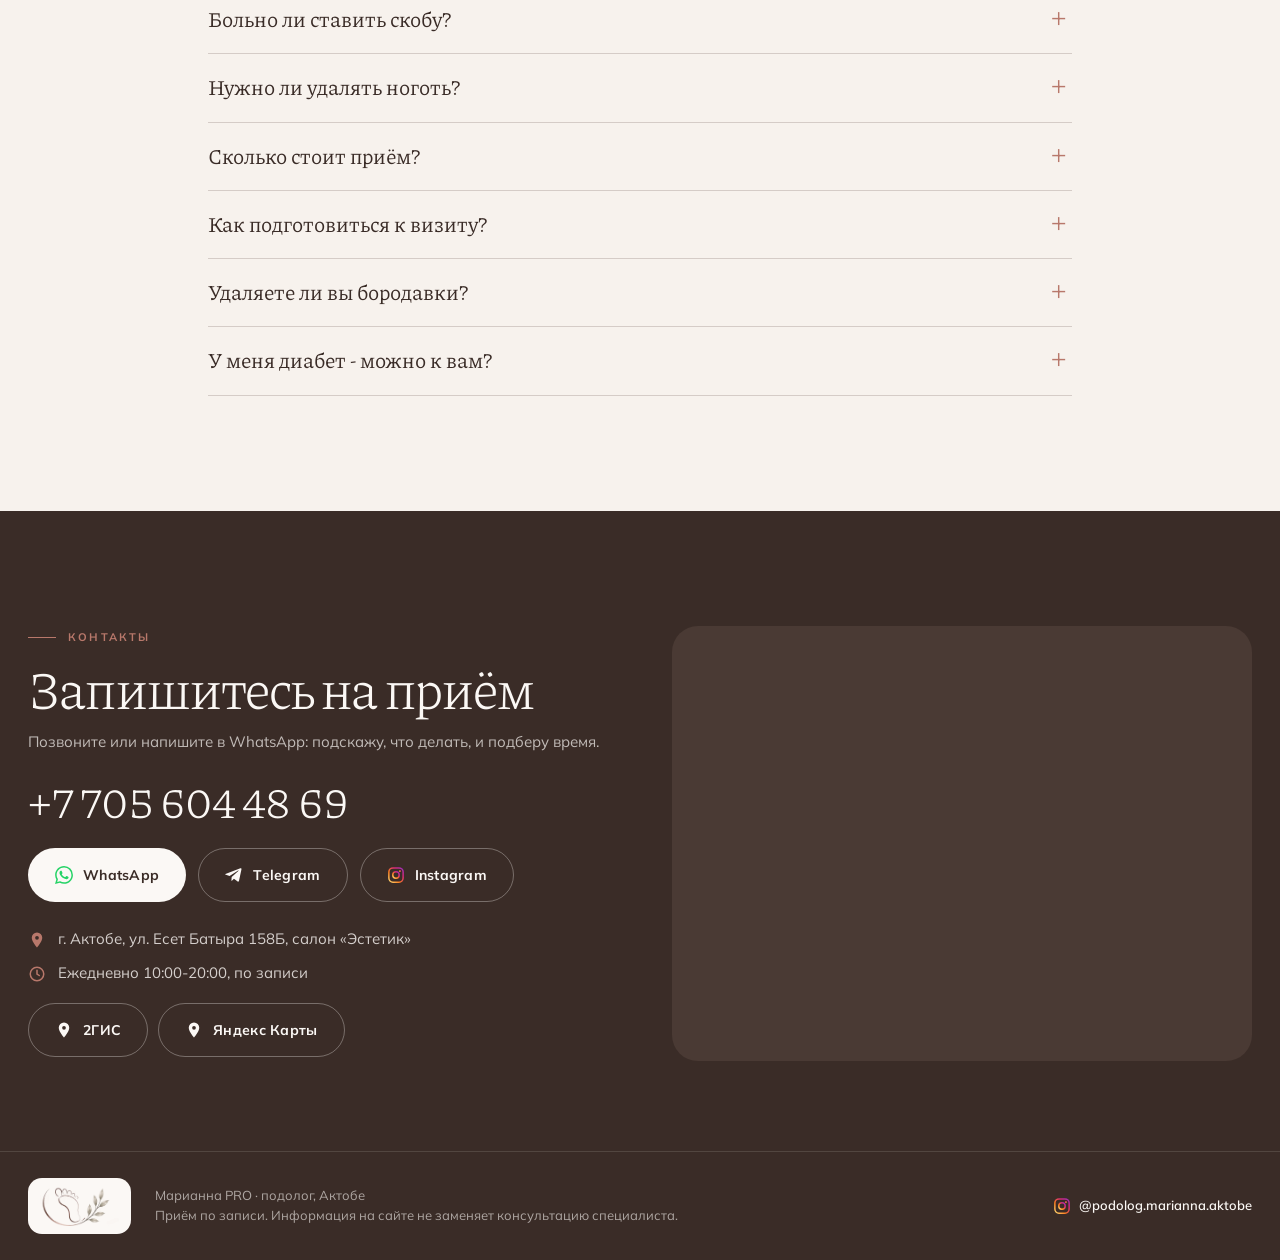
==== commit f7177188: "Посадочные под группы Google Ads: /vrosshiy-nogot/, /gribok-nogtey/, /ortopedicheskie-stelki/, /boro" ====
--- a/index.html
+++ b/index.html
@@ -28,7 +28,7 @@
 <link rel="preconnect" href="https://fonts.gstatic.com" crossorigin>
 <link rel="preload" as="image" href="assets/hero.webp" fetchpriority="high">
 <link href="https://fonts.googleapis.com/css2?family=Piazzolla:ital,wght@0,300;0,400;0,500;1,300;1,400&family=Mulish:wght@400;500;600;700&display=swap" rel="stylesheet">
-<link rel="stylesheet" href="styles.css?v=20260926-9">
+<link rel="stylesheet" href="styles.css?v=20260926-10">
 <script type="application/ld+json">
 {
   "@context": "https://schema.org",
@@ -462,15 +462,15 @@
       <p class="lead" data-i="u.l">Приём от 15 000 тг, точная стоимость - после осмотра. Онлайн-консультация по фото в WhatsApp бесплатна.</p>
     </div>
     <div class="grid">
-      <a class="card rv" href="#vrosshiy">
+      <a class="card rv" href="vrosshiy-nogot/">
         <span class="cimg sens"><img src="assets/c-vrosshiy5.webp" width="800" height="600" alt="Корректирующая скоба на вросшем ногте" loading="lazy" decoding="async"></span>
         <span class="cbody"><b data-i="u.c1">Коррекция вросшего ногтя</b><span data-i="u.c1s">Скоба, тампонада, обработка валиков - без удаления</span></span>
       </a>
-      <a class="card rv" href="#stelki">
+      <a class="card rv" href="ortopedicheskie-stelki/">
         <span class="cimg"><img src="assets/c-stelki3.webp" width="800" height="600" alt="Индивидуальная ортопедическая стелька в руке" loading="lazy" decoding="async"></span>
         <span class="cbody"><b data-i="u.c2">Ортопедические стельки</b><span data-i="u.c2s">Осмотр на подоскопе, изготовление по замерам</span></span>
       </a>
-      <a class="card rv" href="#gribok">
+      <a class="card rv" href="gribok-nogtey/">
         <span class="cimg sens"><img src="assets/c-gribok5.webp" width="800" height="600" alt="Ноготь, поражённый грибком, крупным планом" loading="lazy" decoding="async"></span>
         <span class="cbody"><b data-i="u.c3">Обработка ногтей при грибке</b><span data-i="u.c3s">Аппаратная зачистка поражённых слоёв</span></span>
       </a>
@@ -618,6 +618,6 @@
   </div>
 </div>
 
-<script src="script.js?v=20260926-9"></script>
+<script src="script.js?v=20260926-10"></script>
 </body>
 </html>
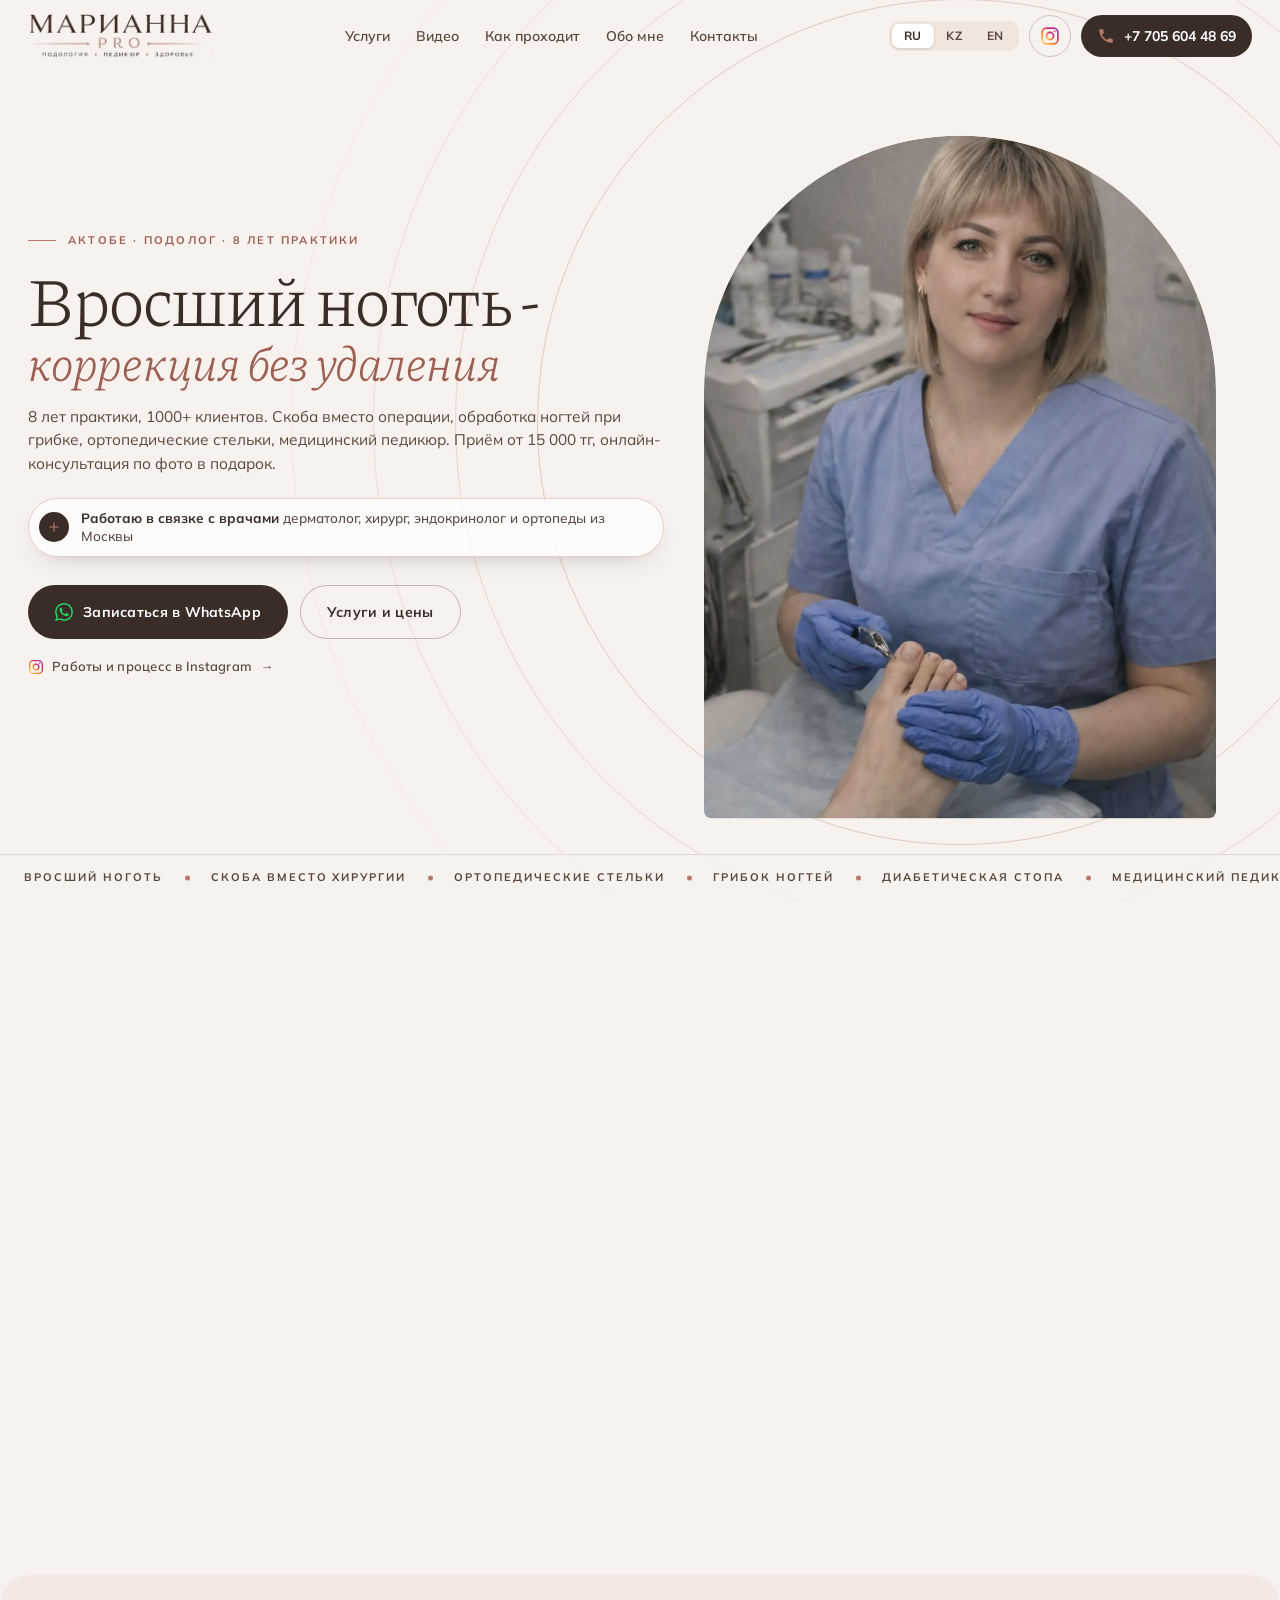
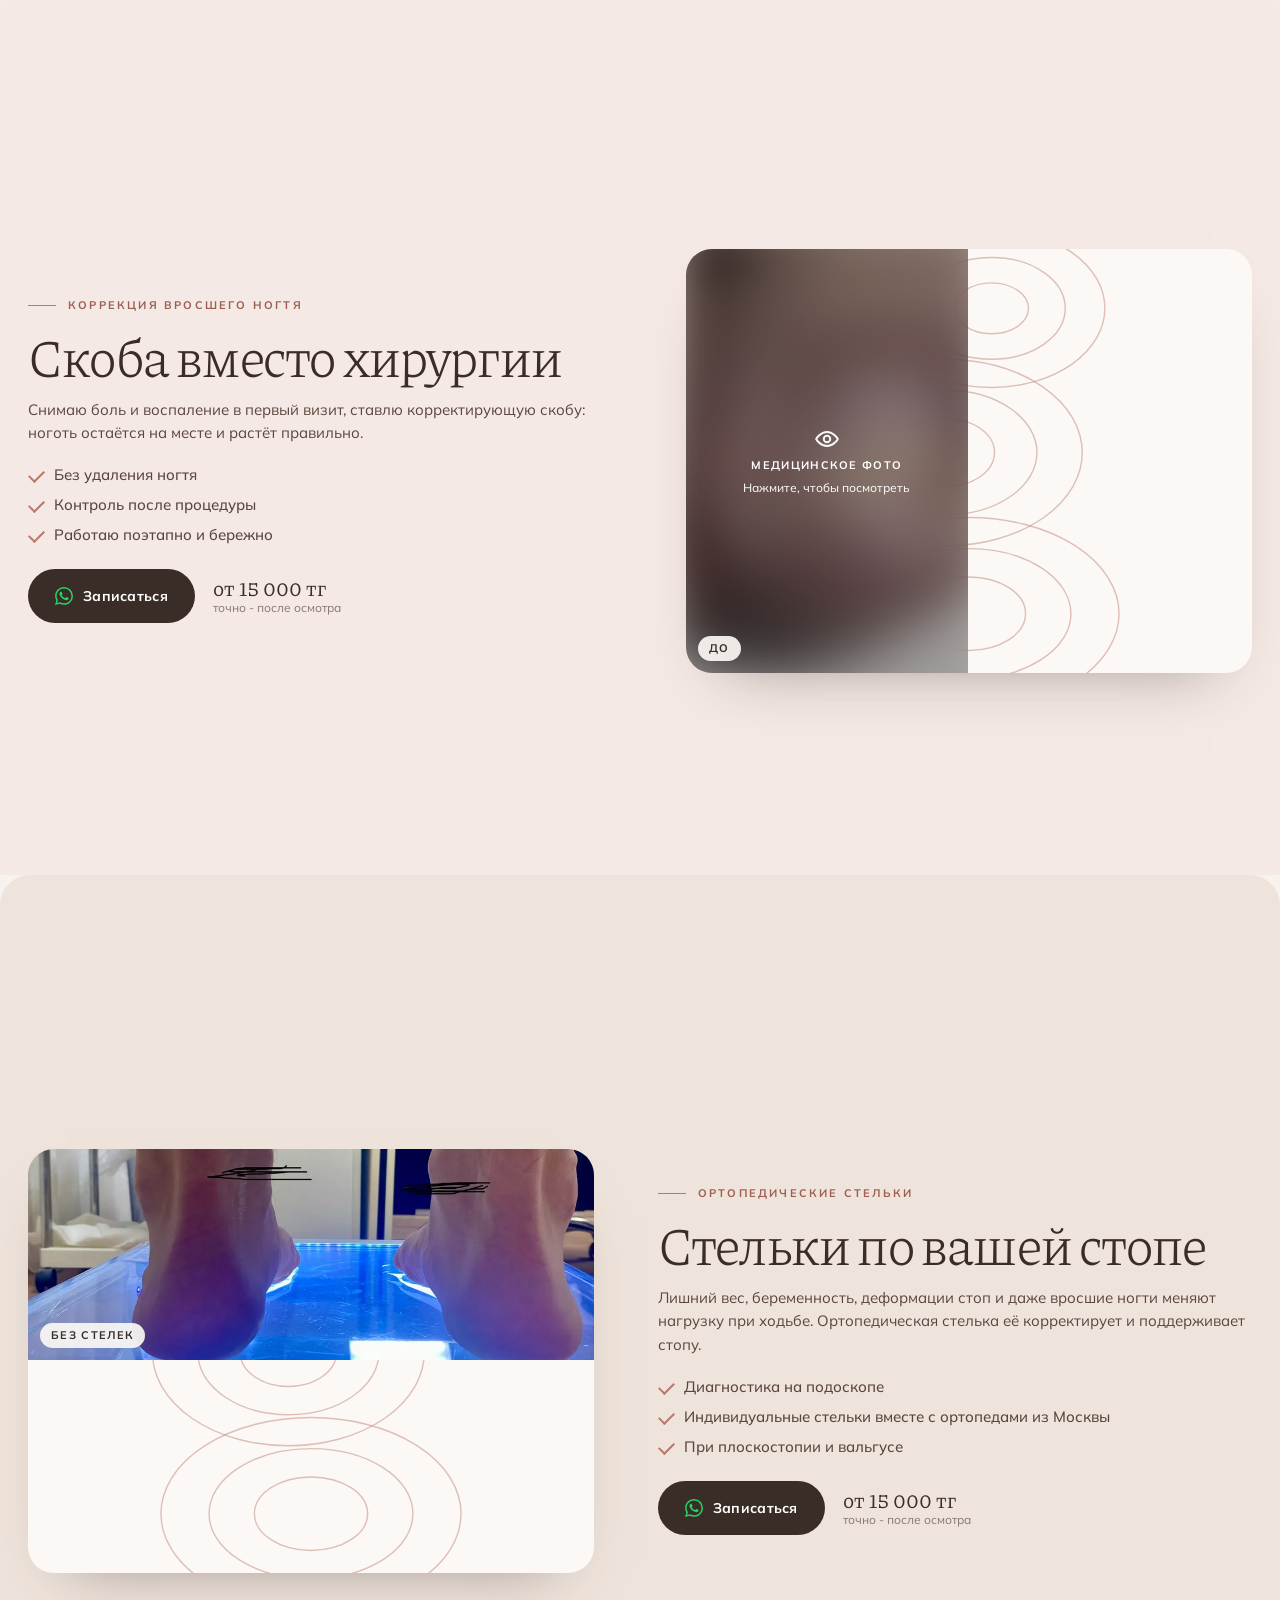
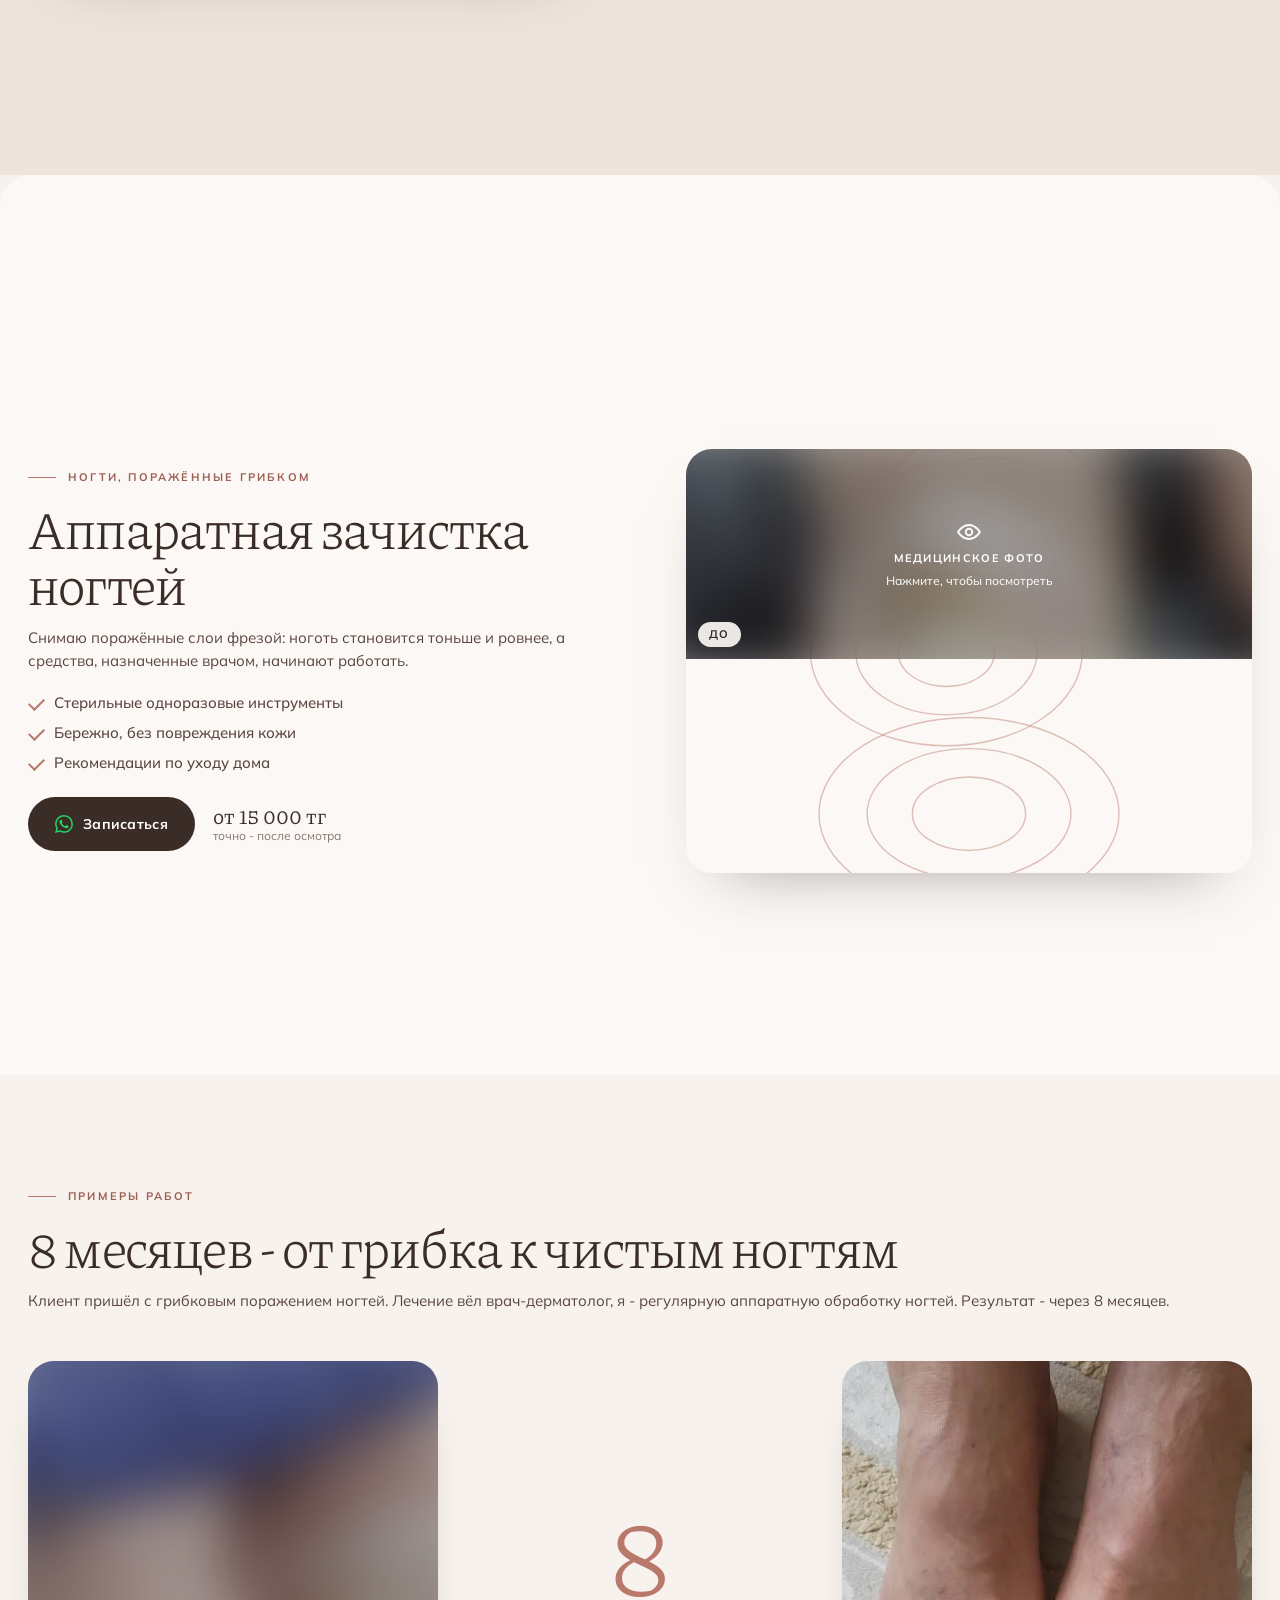
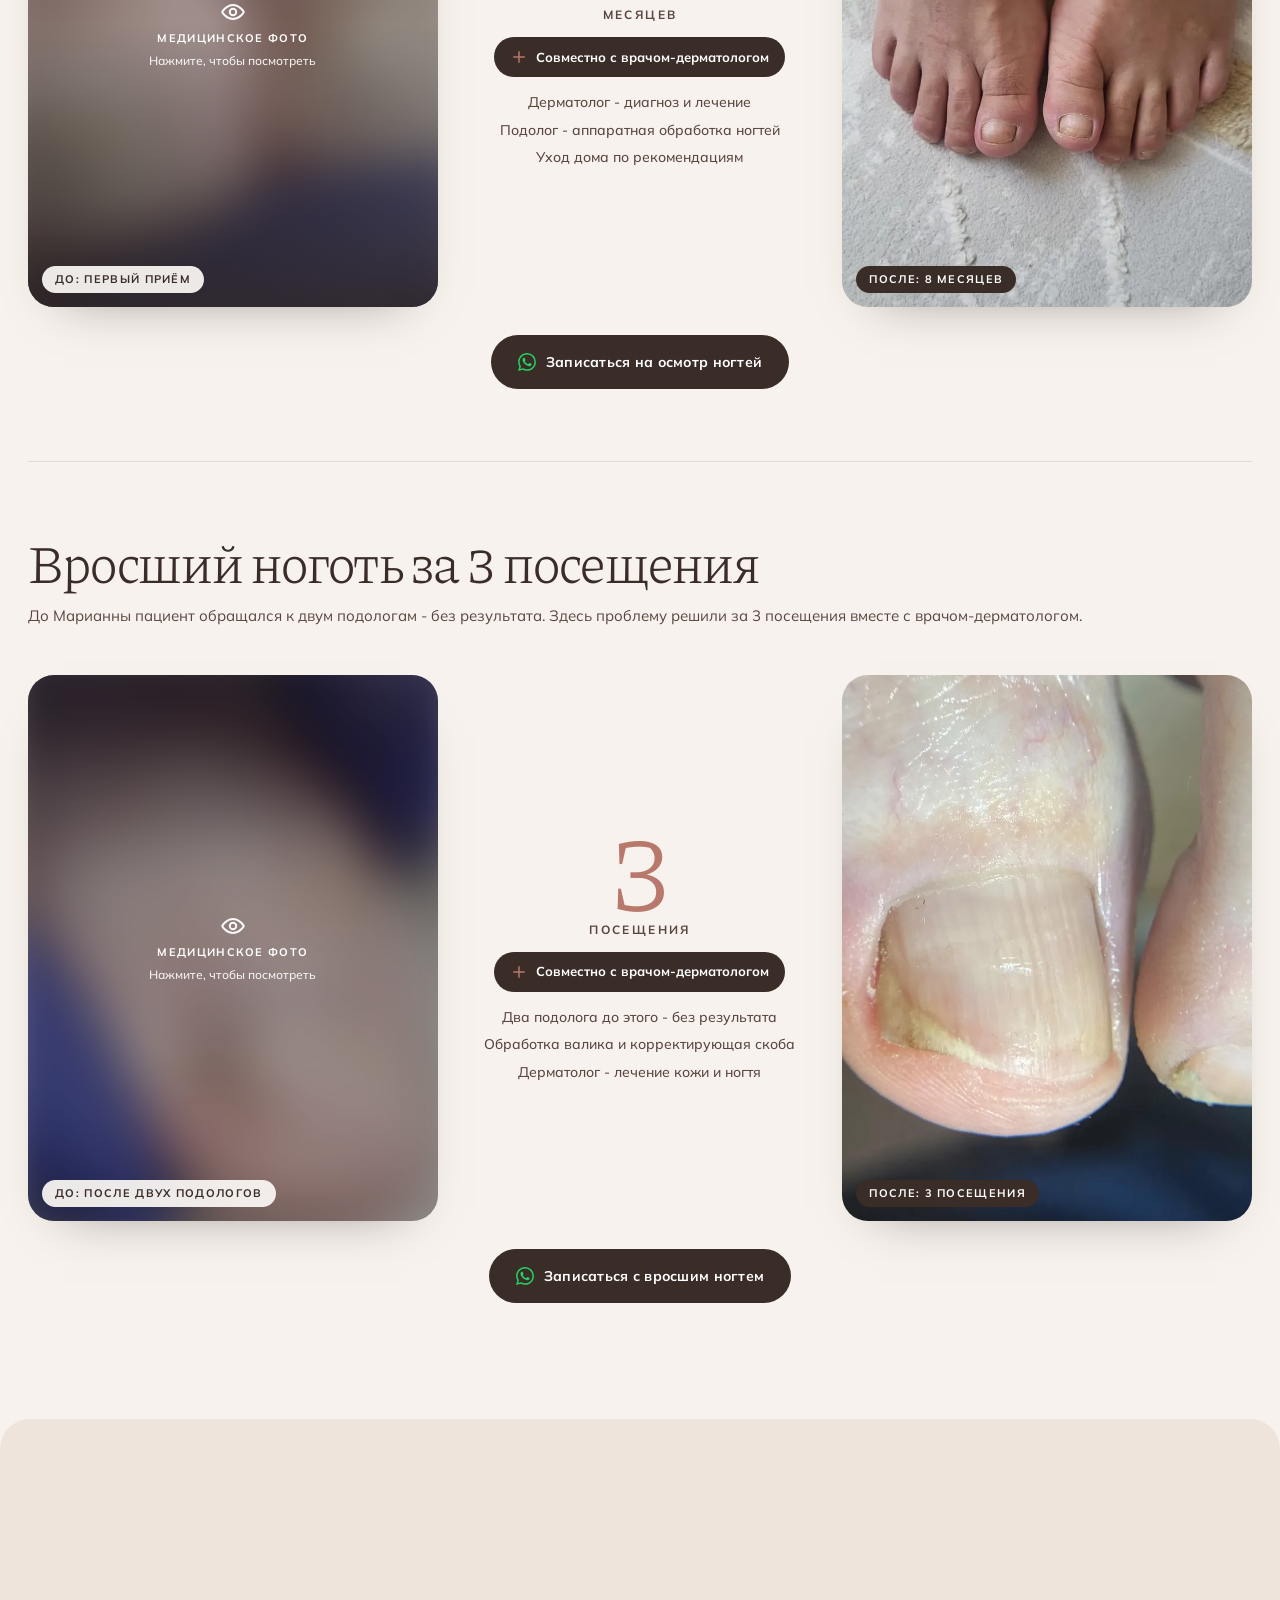
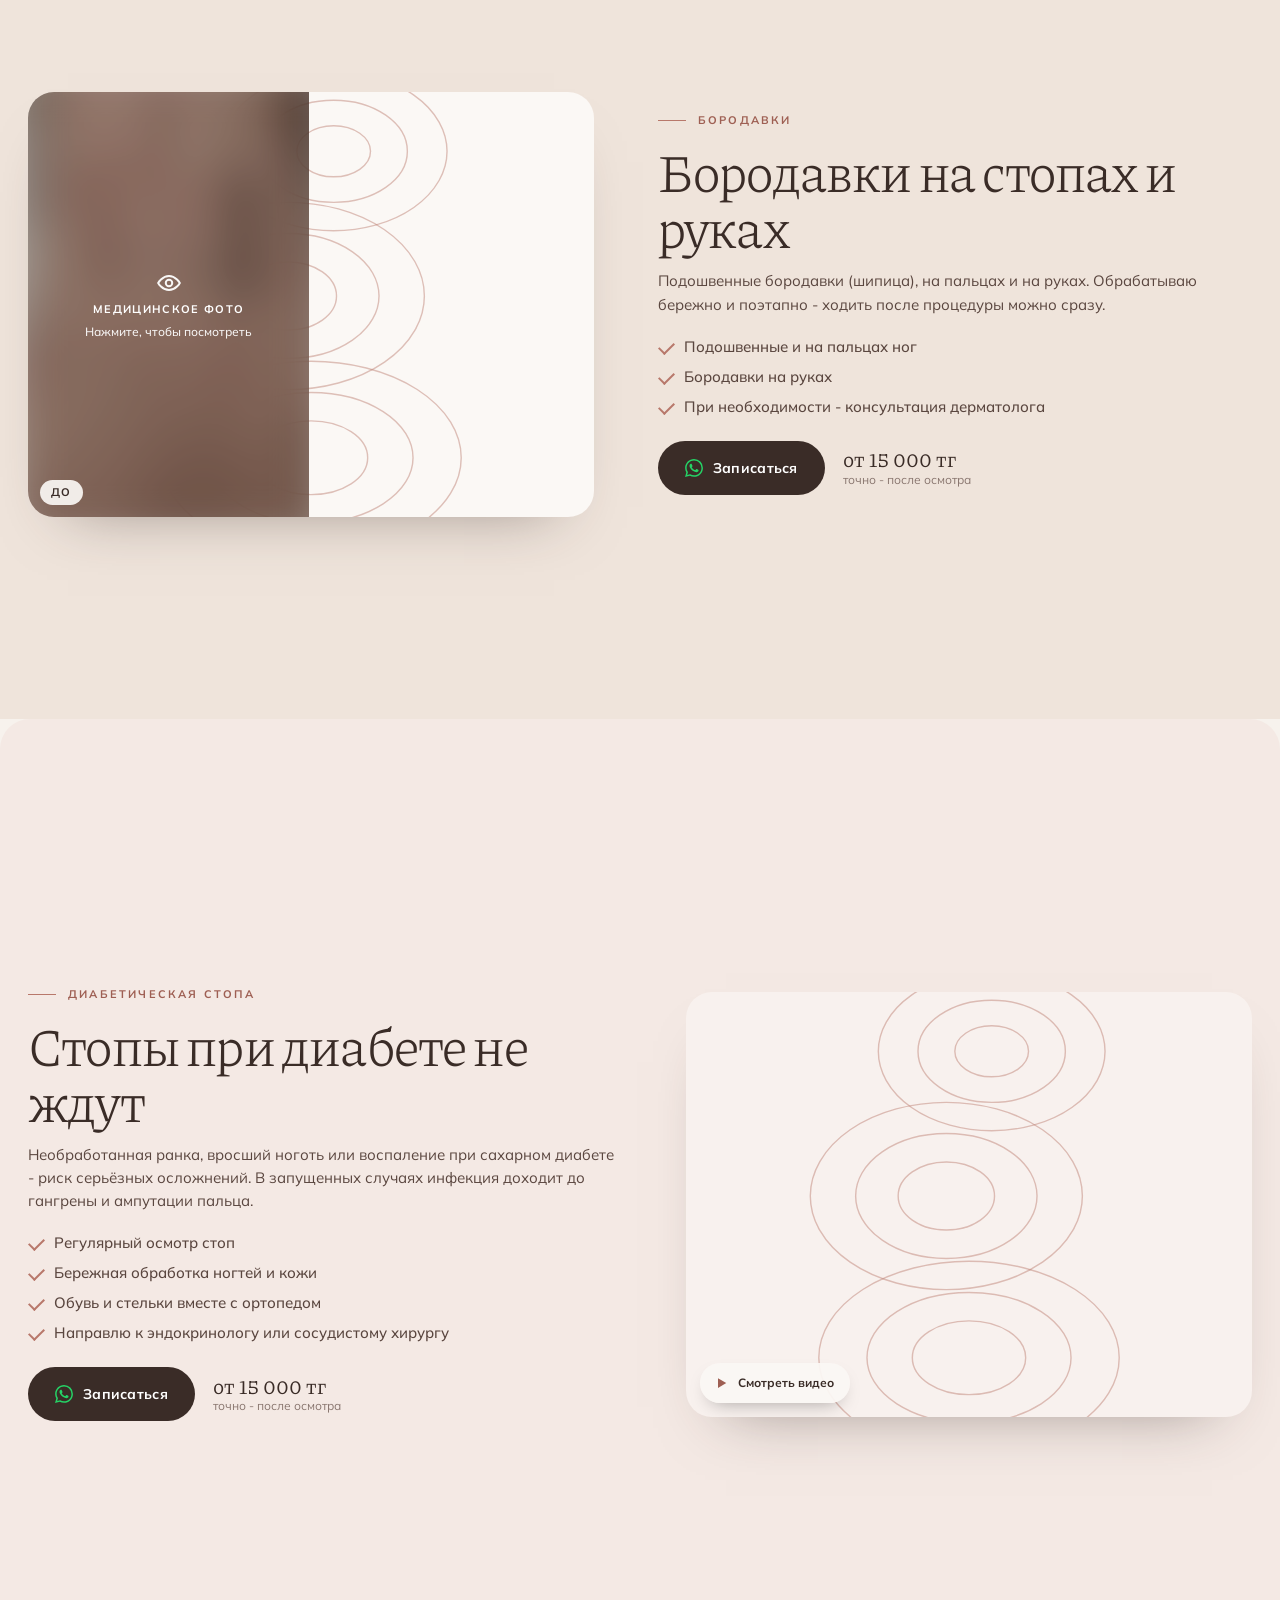
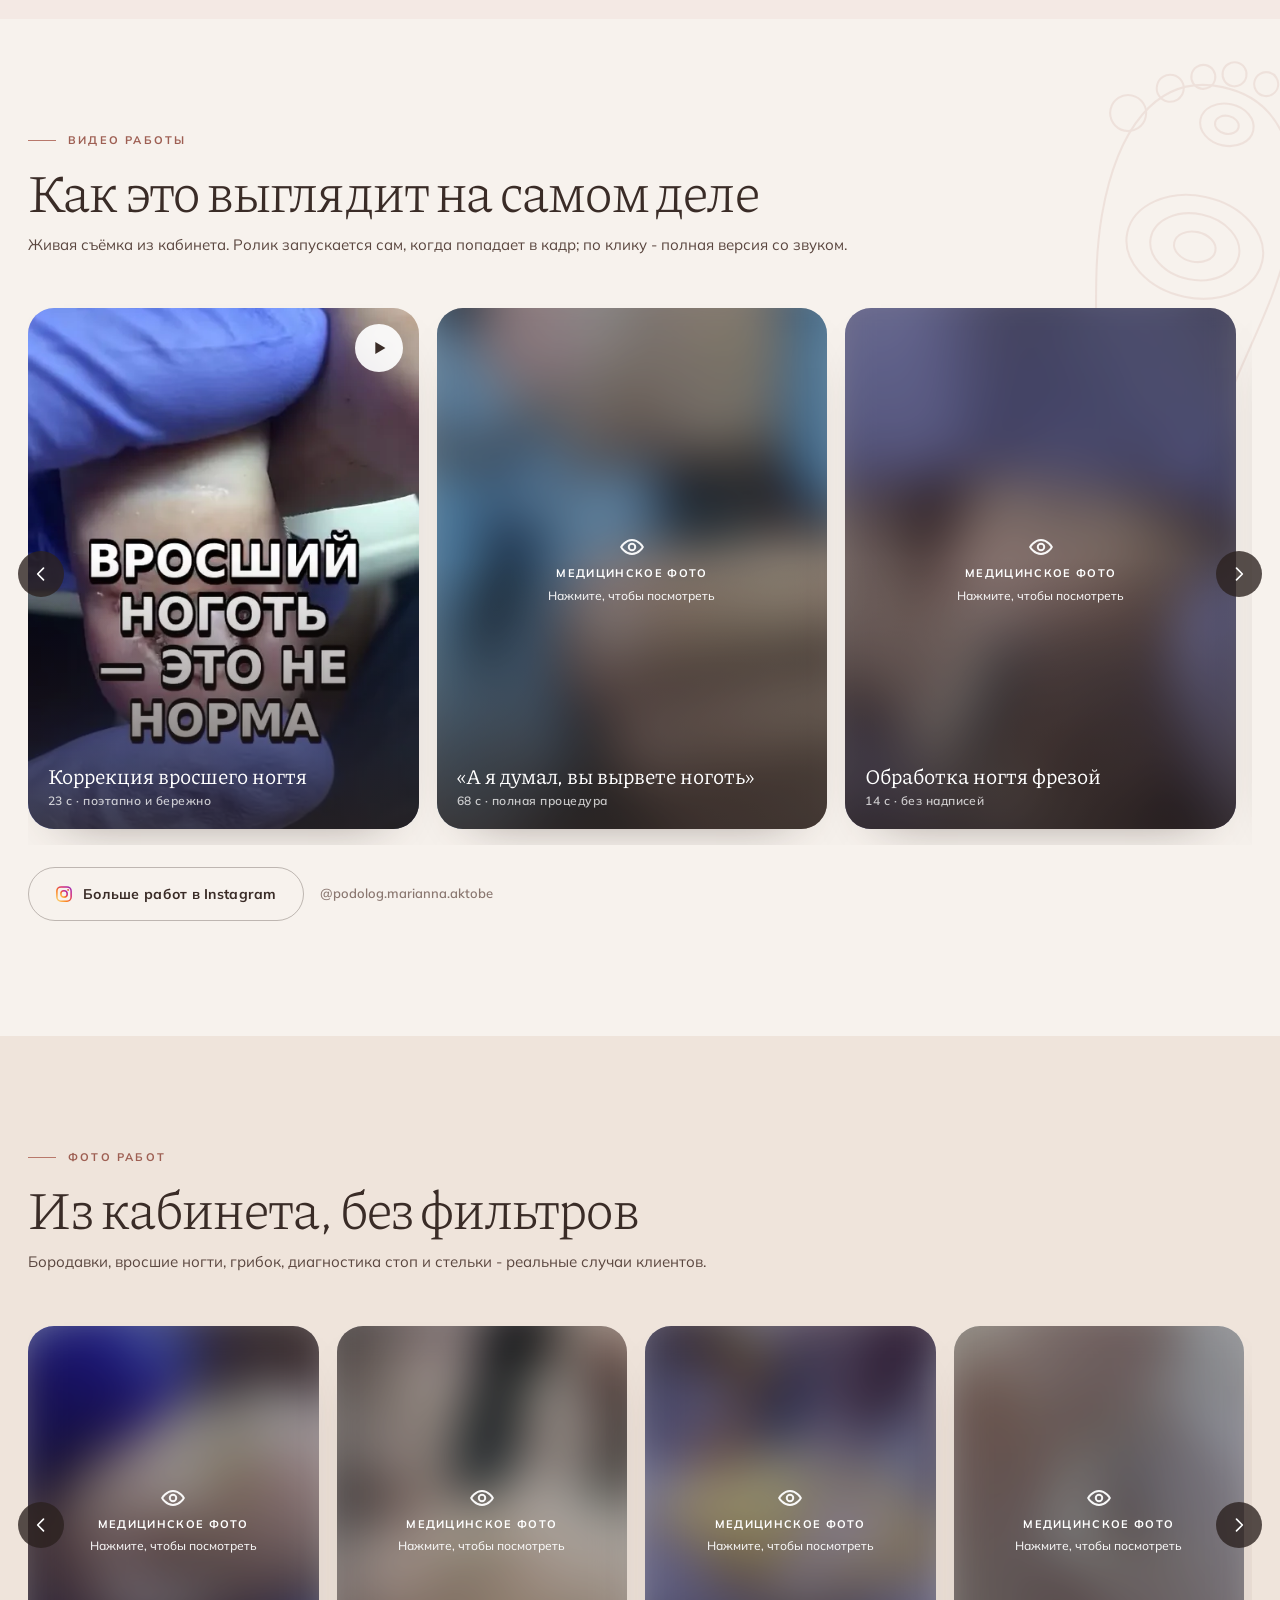
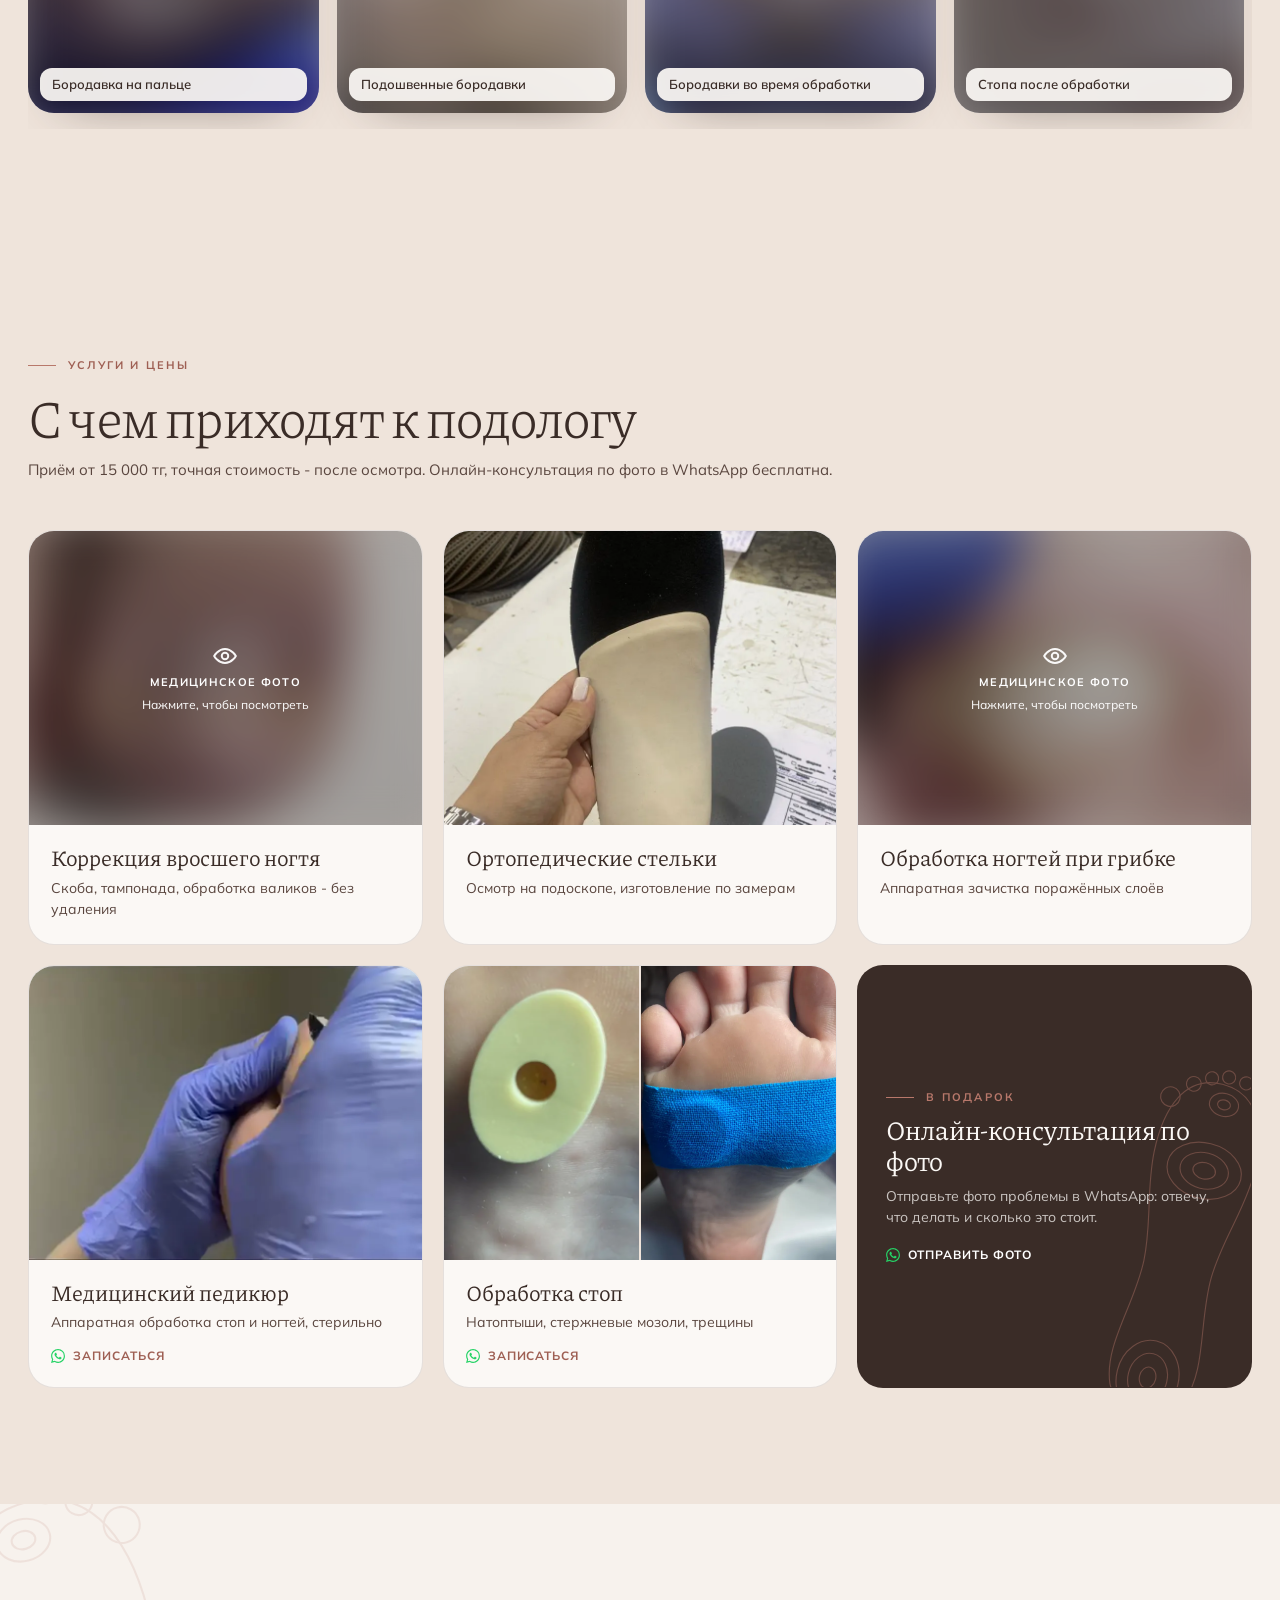
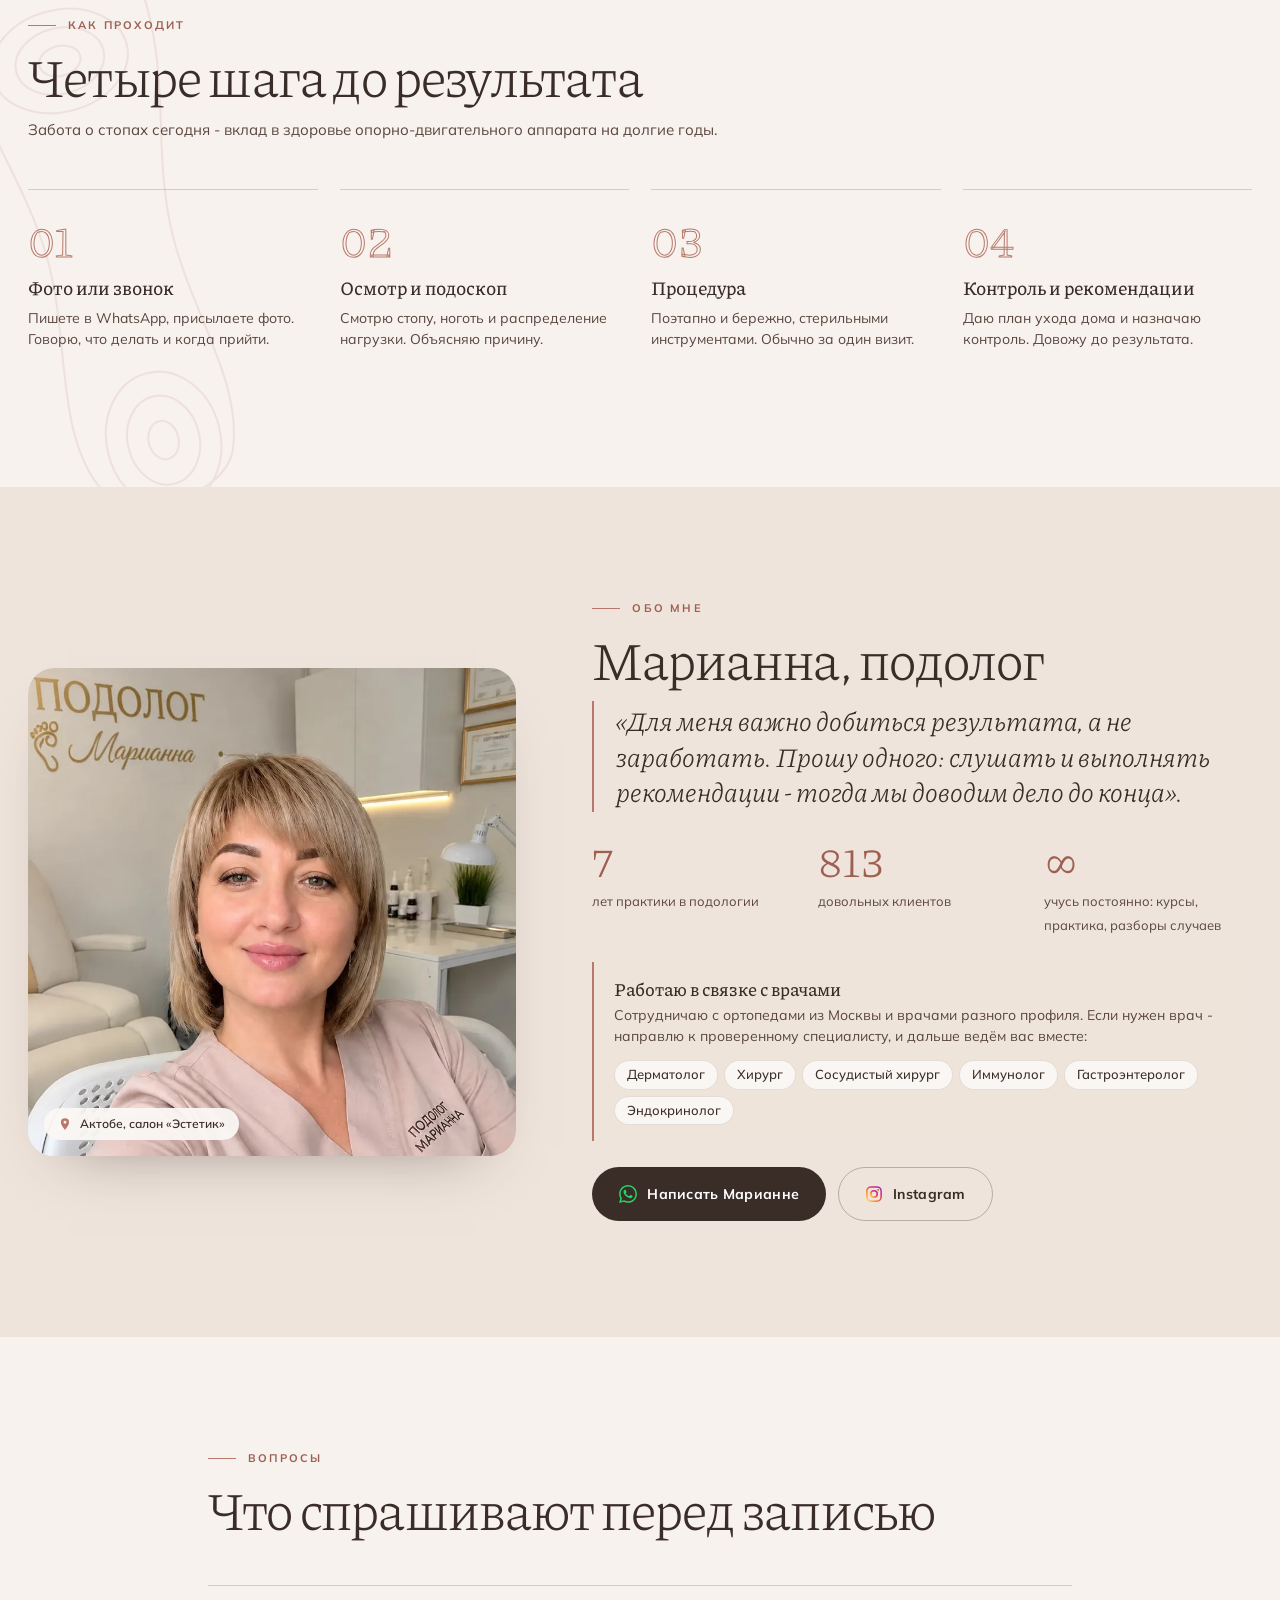
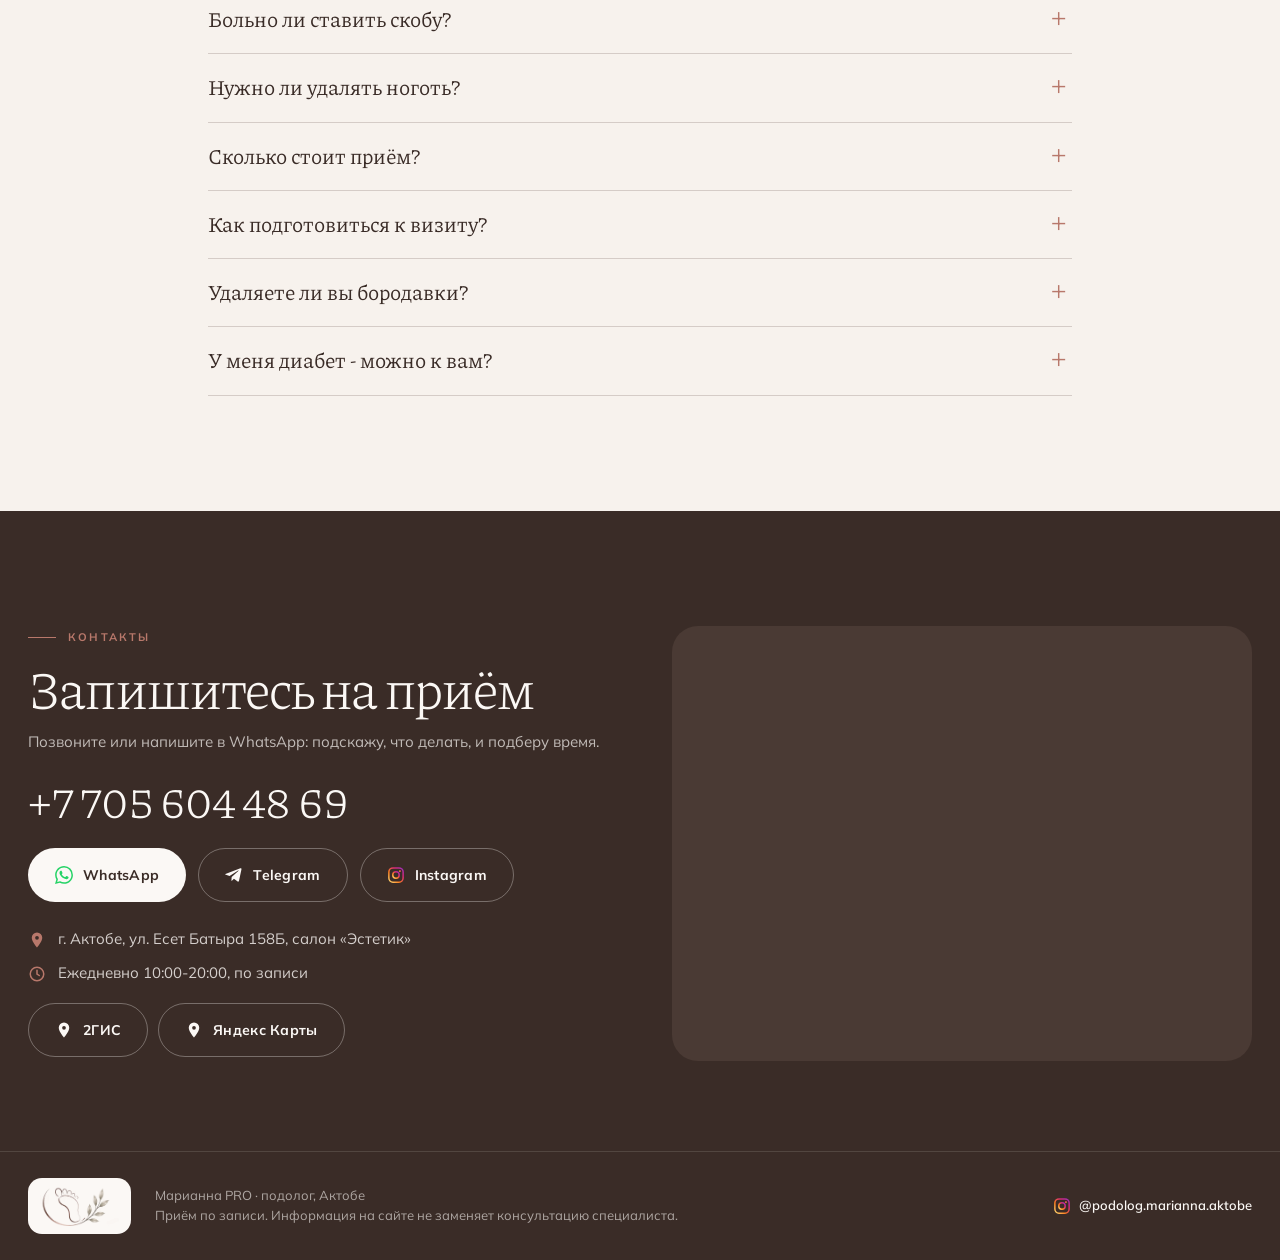
==== commit 89d32f31: "По плану Google Ads: на бородавках «бережно» вместо «без боли», слово «шипица», на стельках пяточная" ====
--- a/index.html
+++ b/index.html
@@ -28,7 +28,7 @@
 <link rel="preconnect" href="https://fonts.gstatic.com" crossorigin>
 <link rel="preload" as="image" href="assets/hero.webp" fetchpriority="high">
 <link href="https://fonts.googleapis.com/css2?family=Piazzolla:ital,wght@0,300;0,400;0,500;1,300;1,400&family=Mulish:wght@400;500;600;700&display=swap" rel="stylesheet">
-<link rel="stylesheet" href="styles.css?v=20260926-10">
+<link rel="stylesheet" href="styles.css?v=20260926-11">
 <script type="application/ld+json">
 {
   "@context": "https://schema.org",
@@ -314,7 +314,7 @@
       <div class="txt">
         <p class="kicker" data-i="s5.k">Бородавки</p>
         <h2 class="h2" data-i="s5.t">Бородавки на стопах и руках</h2>
-        <p class="lead" data-i="s5.l">Подошвенные бородавки, на пальцах и на руках. Обрабатываю бережно и поэтапно, без боли - ходить после процедуры можно сразу.</p>
+        <p class="lead" data-i="s5.l">Подошвенные бородавки (шипица), на пальцах и на руках. Обрабатываю бережно и поэтапно - ходить после процедуры можно сразу.</p>
         <ul class="ticks">
           <li data-i="s5.b1">Подошвенные и на пальцах ног</li>
           <li data-i="s5.b2">Бородавки на руках</li>
@@ -442,7 +442,7 @@
         <li><figure class="gcard sens"><img src="assets/g-bor-podosh.webp" width="720" height="960" alt="Подошвенные бородавки" loading="lazy" decoding="async"><figcaption data-i="g.2">Подошвенные бородавки</figcaption></figure></li>
         <li><figure class="gcard sens"><img src="assets/g-bor-obr.webp" width="720" height="960" alt="Бородавки во время обработки" loading="lazy" decoding="async"><figcaption data-i="g.3">Бородавки во время обработки</figcaption></figure></li>
         <li><figure class="gcard sens"><img src="assets/g-bor-posle.webp" width="720" height="960" alt="Стопа после обработки" loading="lazy" decoding="async"><figcaption data-i="g.4">Стопа после обработки</figcaption></figure></li>
-        <li><figure class="gcard sens"><img src="assets/g-bor-kollazh.webp" width="720" height="960" alt="Безболезненная обработка бородавки" loading="lazy" decoding="async"><figcaption data-i="g.5">Безболезненная обработка бородавки</figcaption></figure></li>
+        <li><figure class="gcard sens"><img src="assets/g-bor-kollazh.webp" width="720" height="960" alt="Обработка бородавки: до, во время и после" loading="lazy" decoding="async"><figcaption data-i="g.5">Обработка бородавки: до и после</figcaption></figure></li>
         <li><figure class="gcard sens"><img src="assets/g-vr-vospal.webp" width="720" height="960" alt="Вросший ноготь с воспалением" loading="lazy" decoding="async"><figcaption data-i="g.6">Вросший ноготь с воспалением</figcaption></figure></li>
         <li><figure class="gcard"><img src="assets/g-skoba1.webp" width="720" height="960" alt="Корректирующая скоба" loading="lazy" decoding="async"><figcaption data-i="g.7">Корректирующая скоба</figcaption></figure></li>
         <li><figure class="gcard"><img src="assets/g-podoskop.webp" width="720" height="960" alt="Диагностика на подоскопе" loading="lazy" decoding="async"><figcaption data-i="g.10">Диагностика на подоскопе</figcaption></figure></li>
@@ -618,6 +618,6 @@
   </div>
 </div>
 
-<script src="script.js?v=20260926-10"></script>
+<script src="script.js?v=20260926-11"></script>
 </body>
 </html>
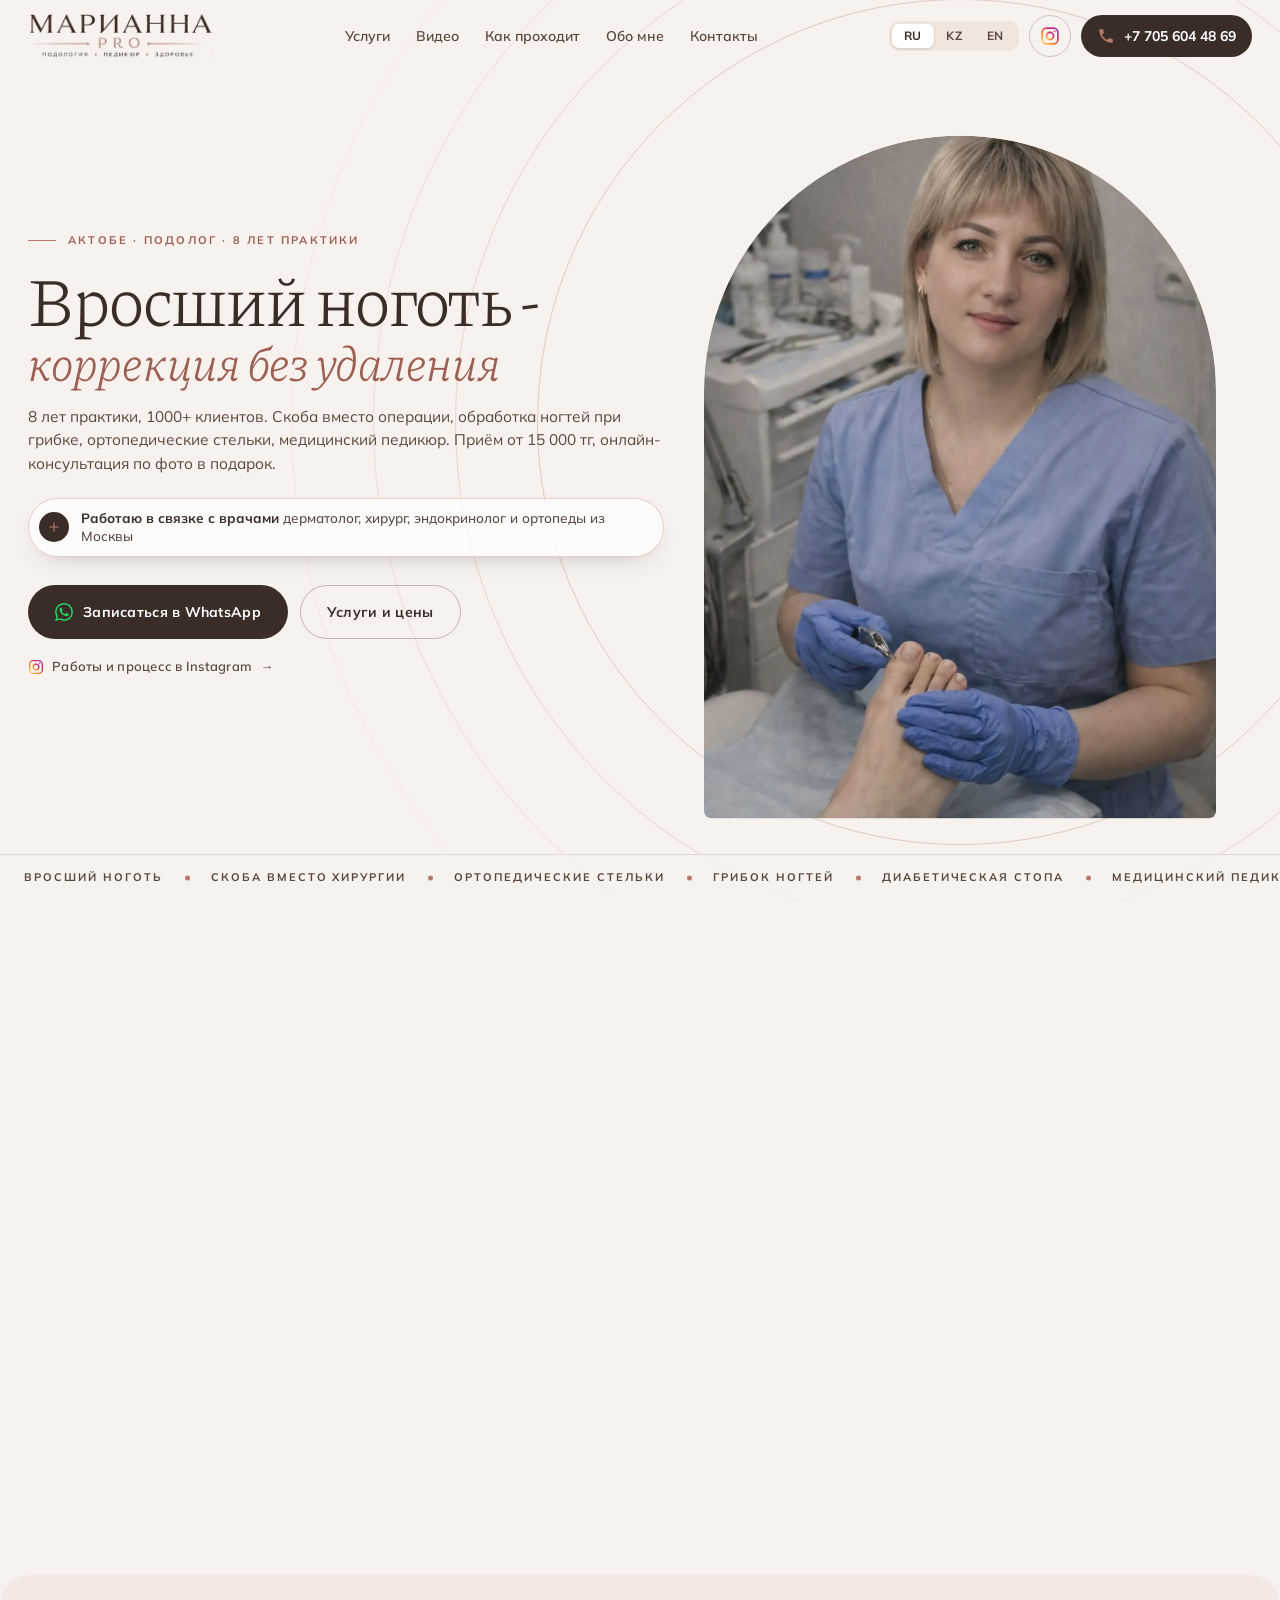
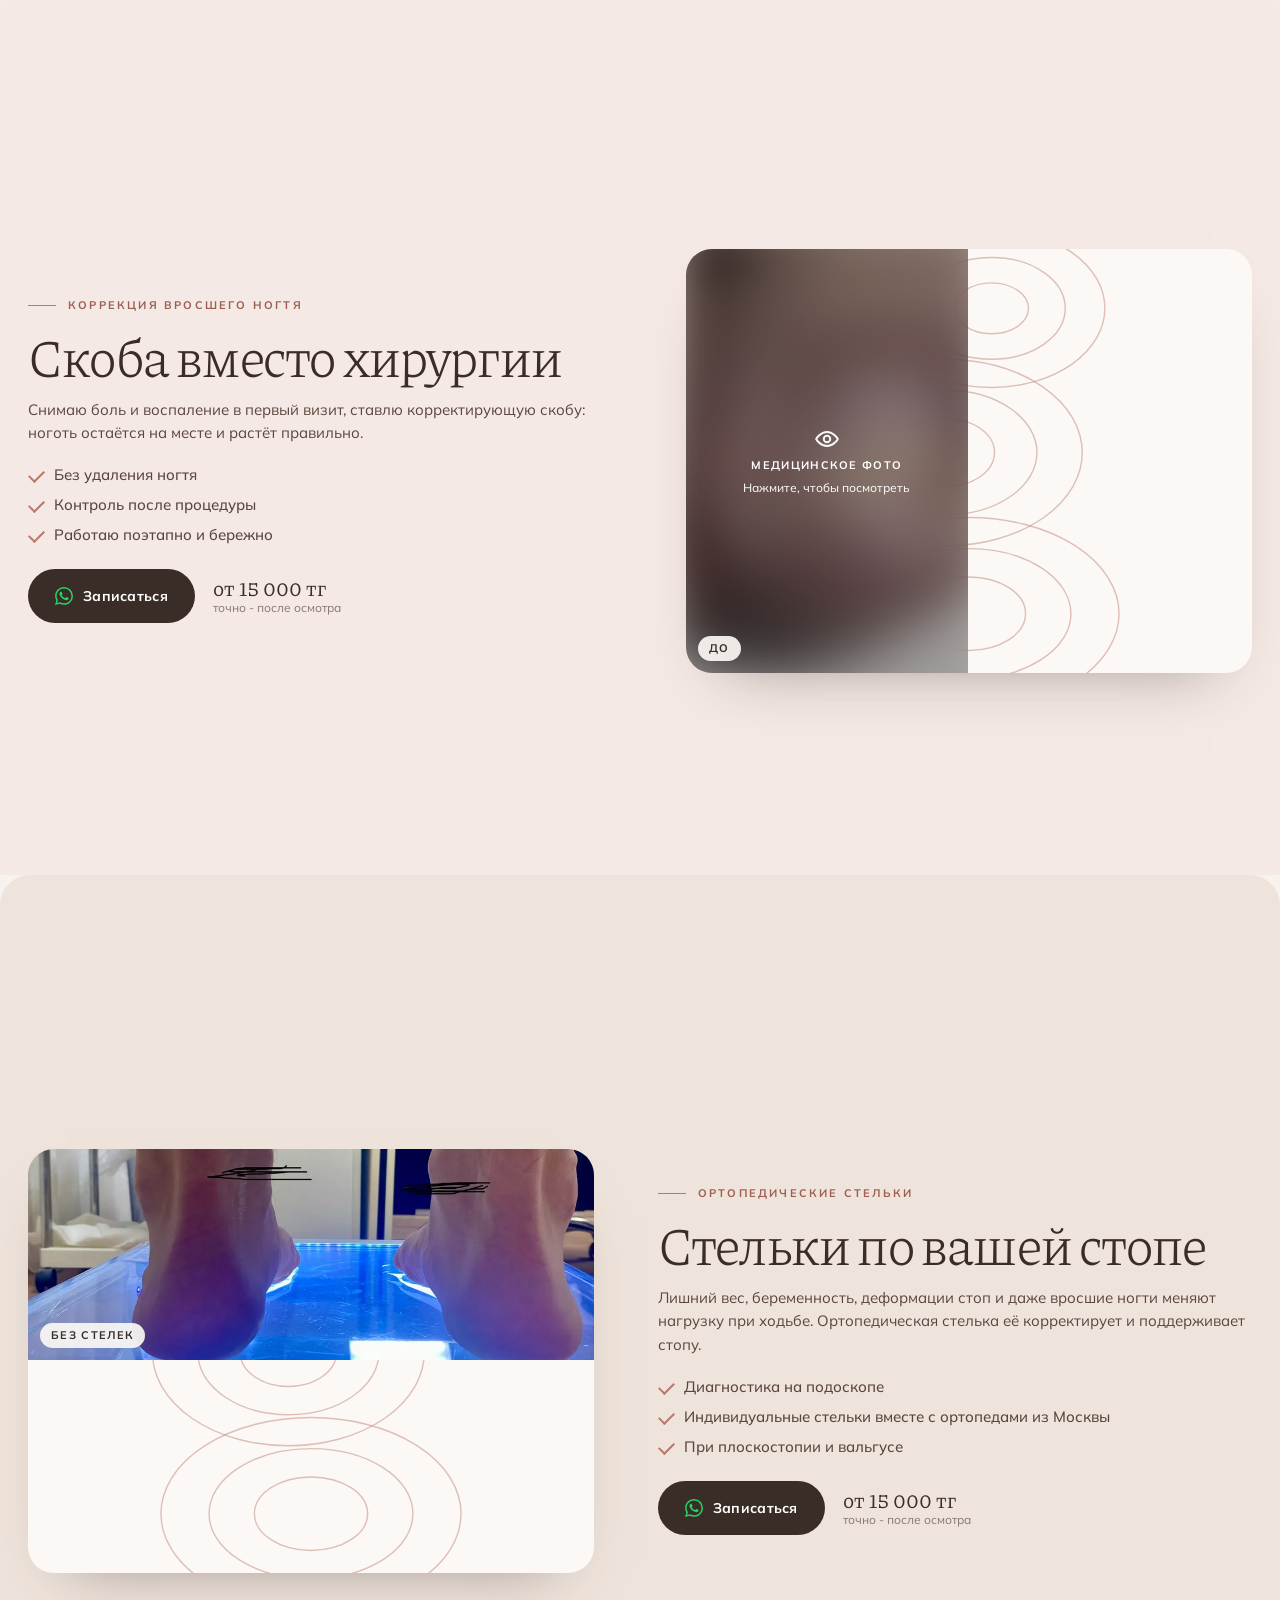
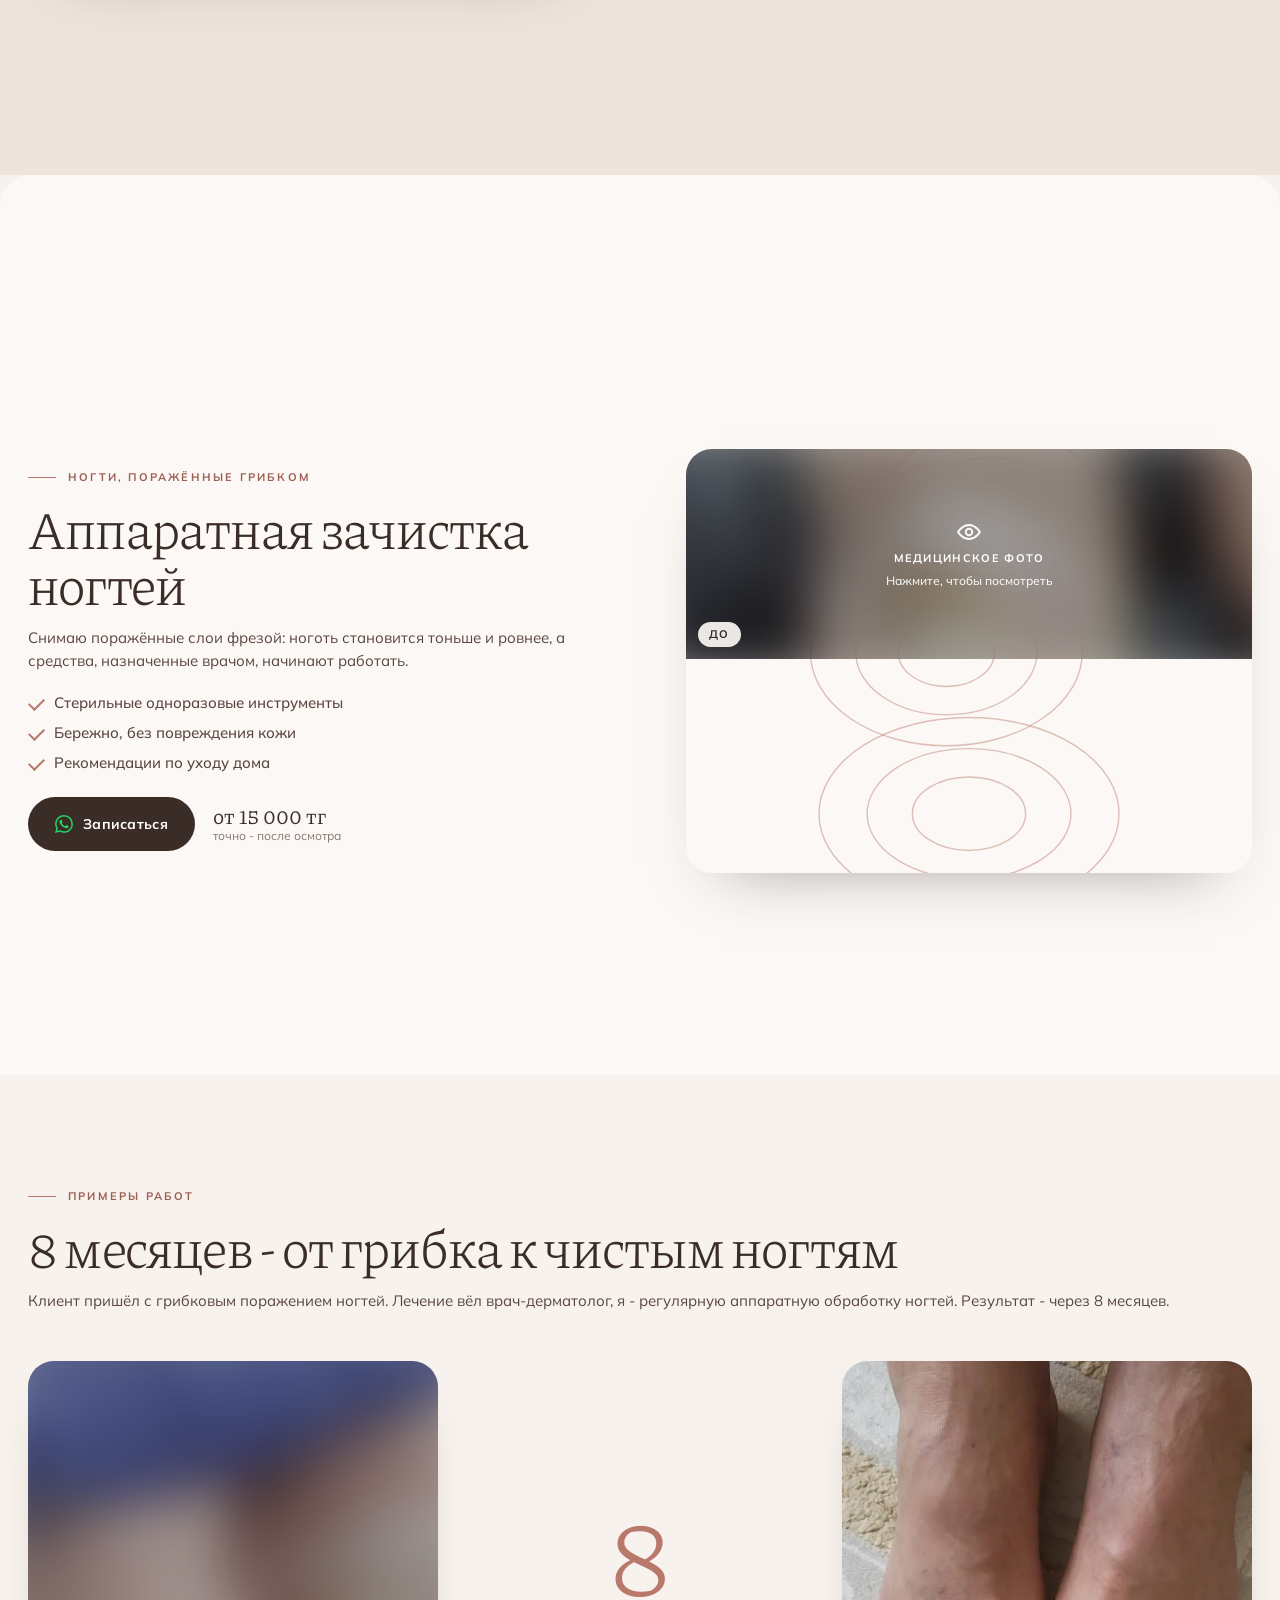
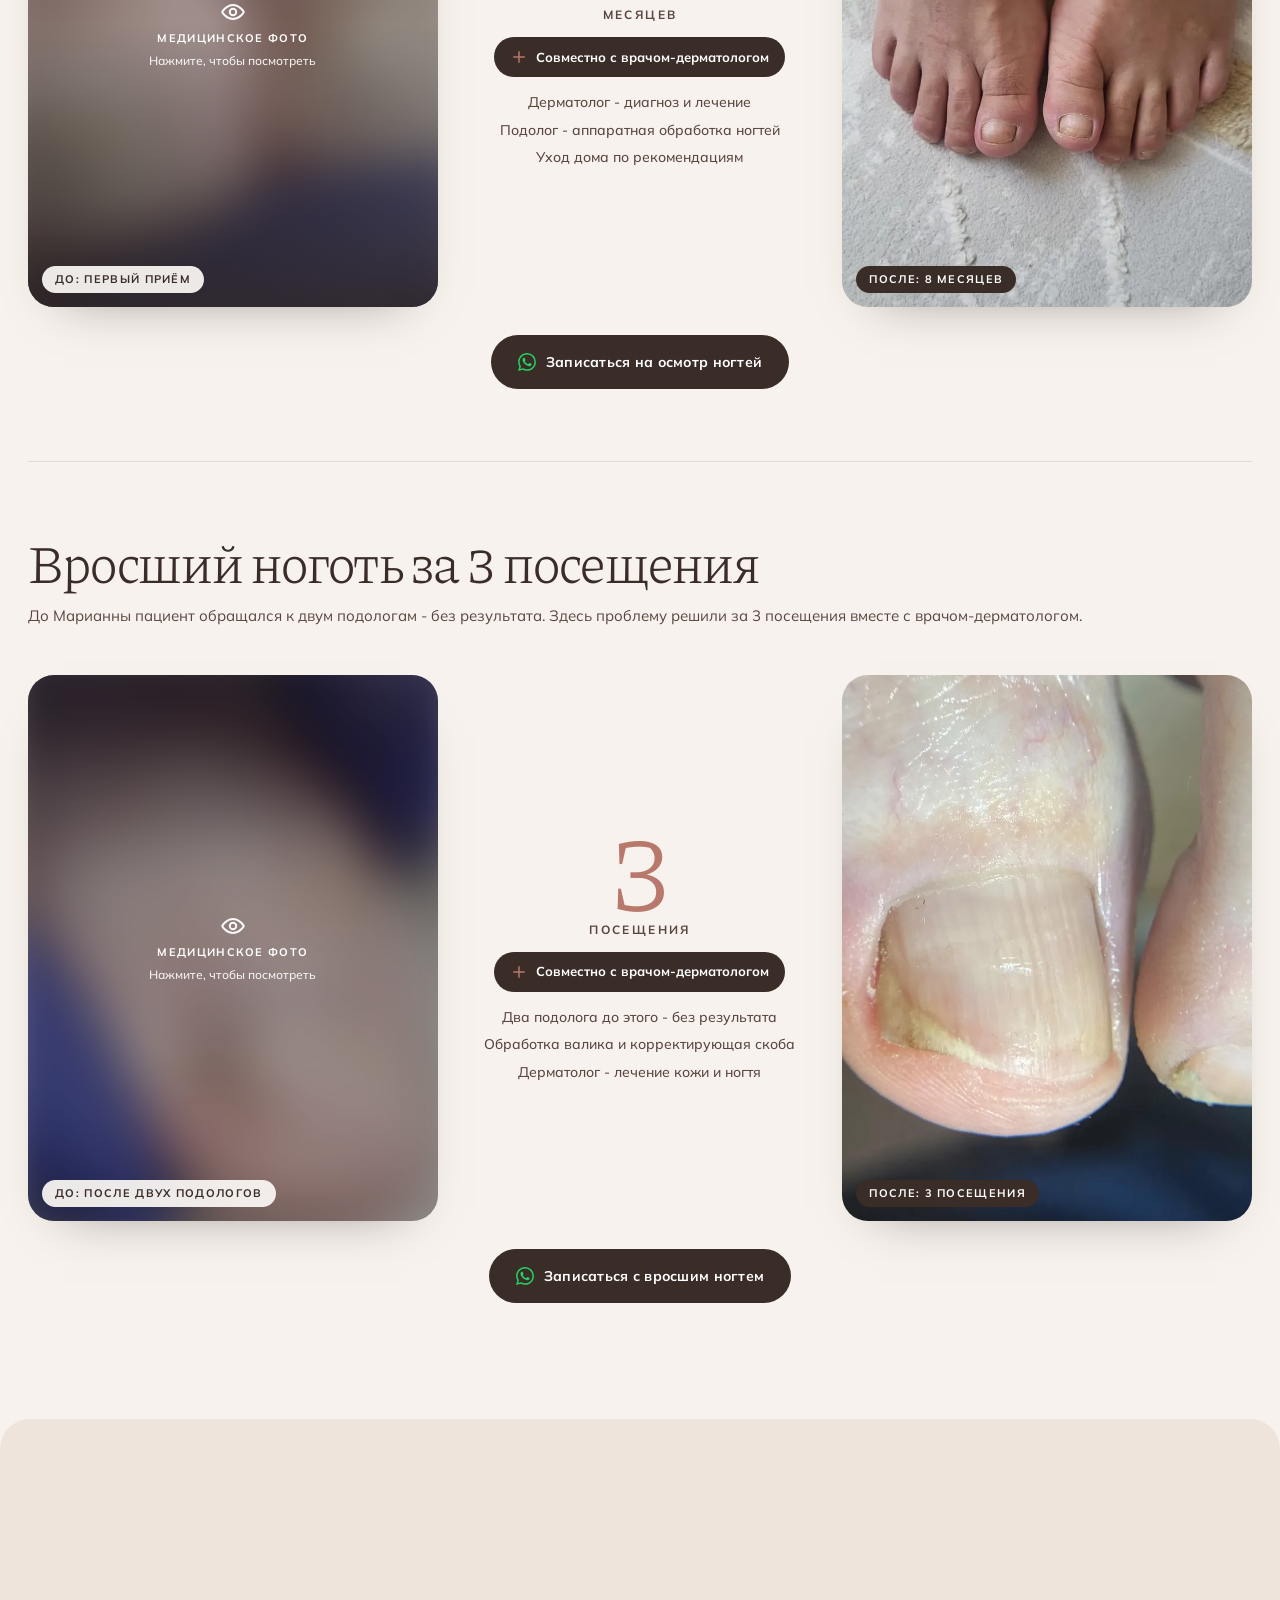
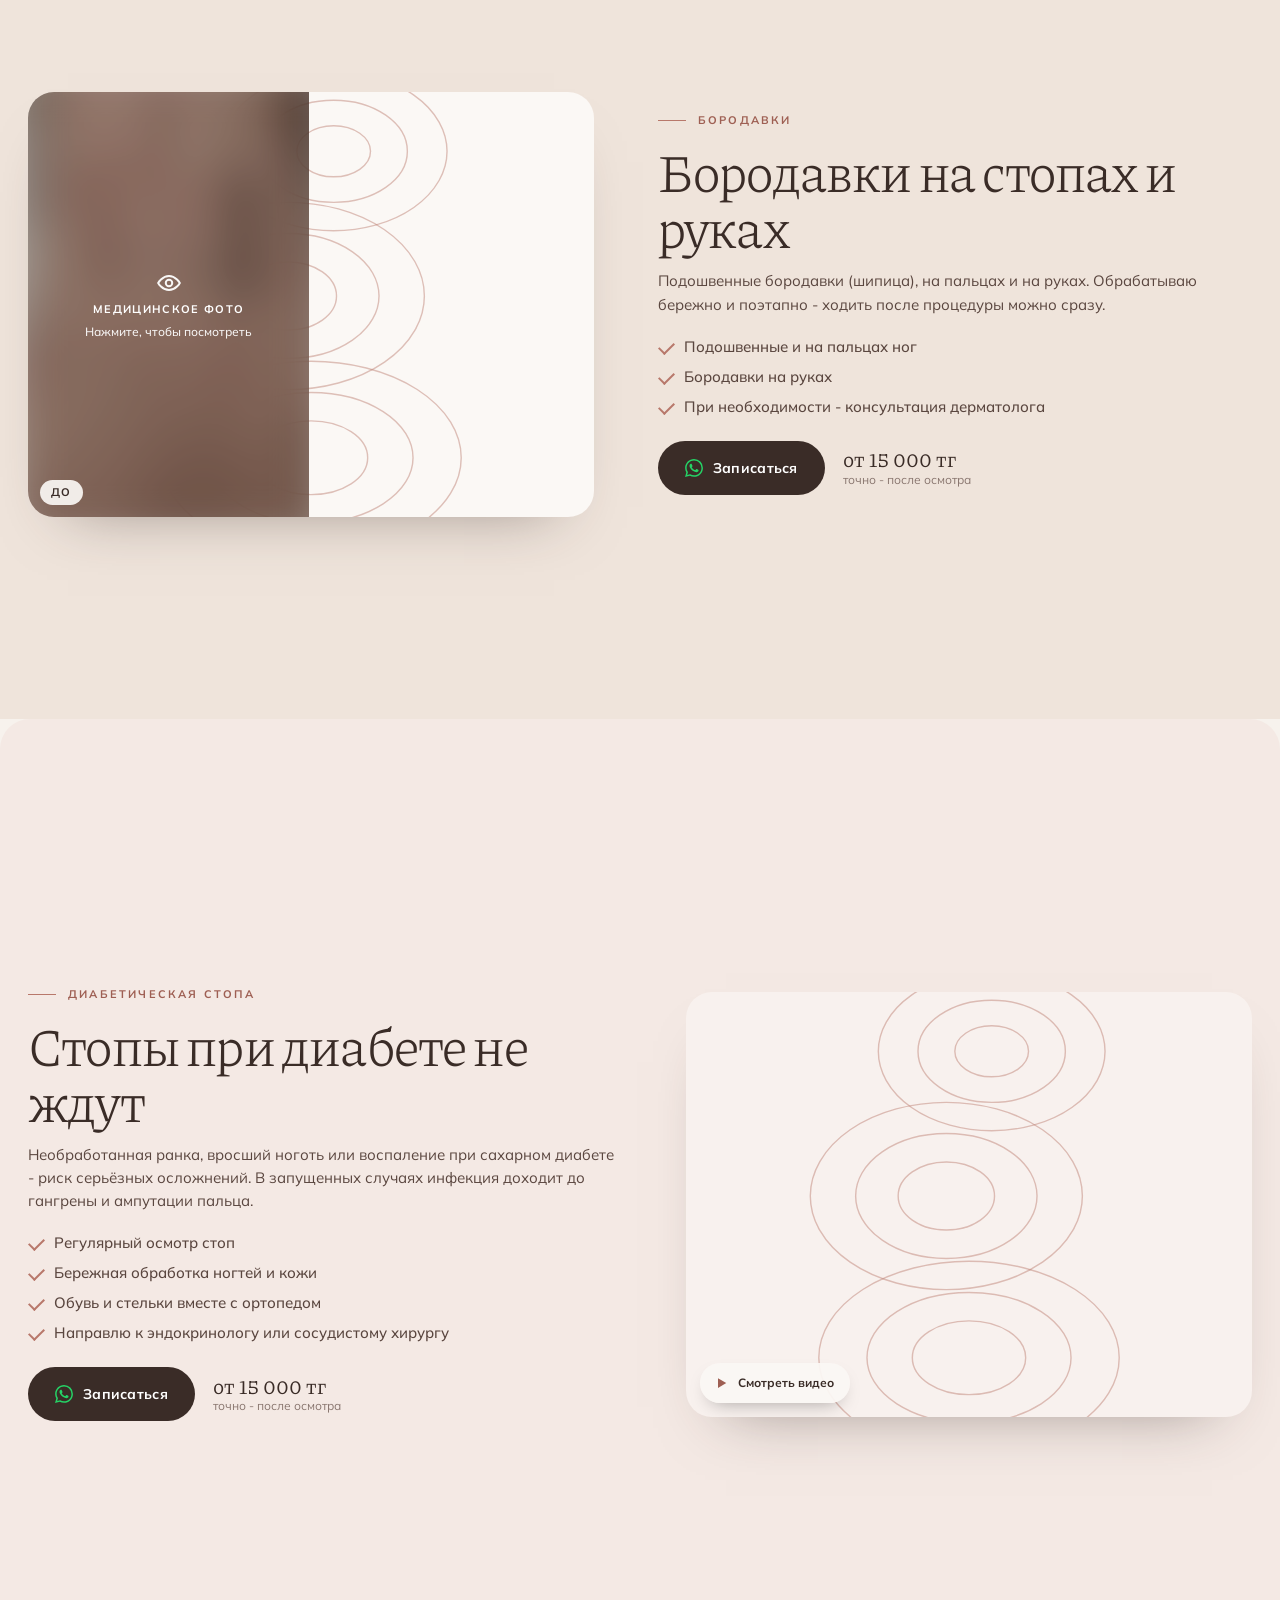
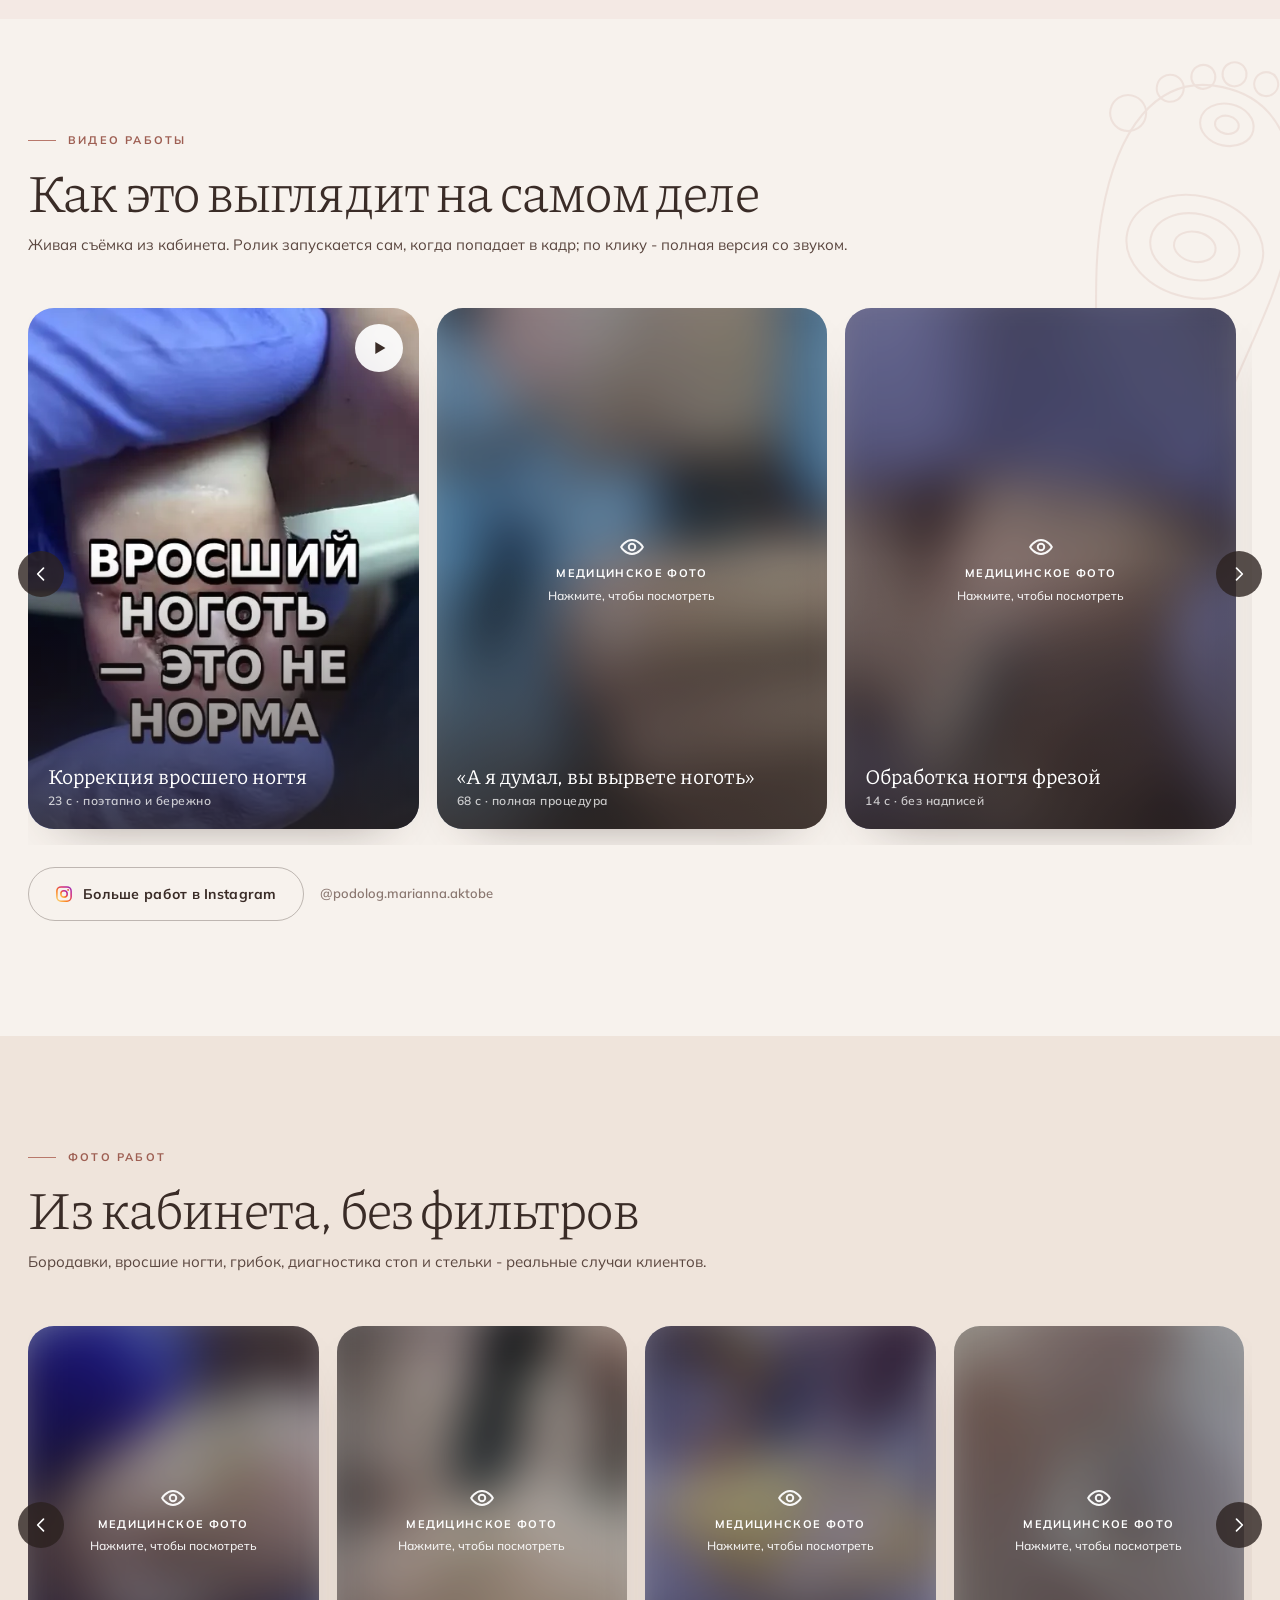
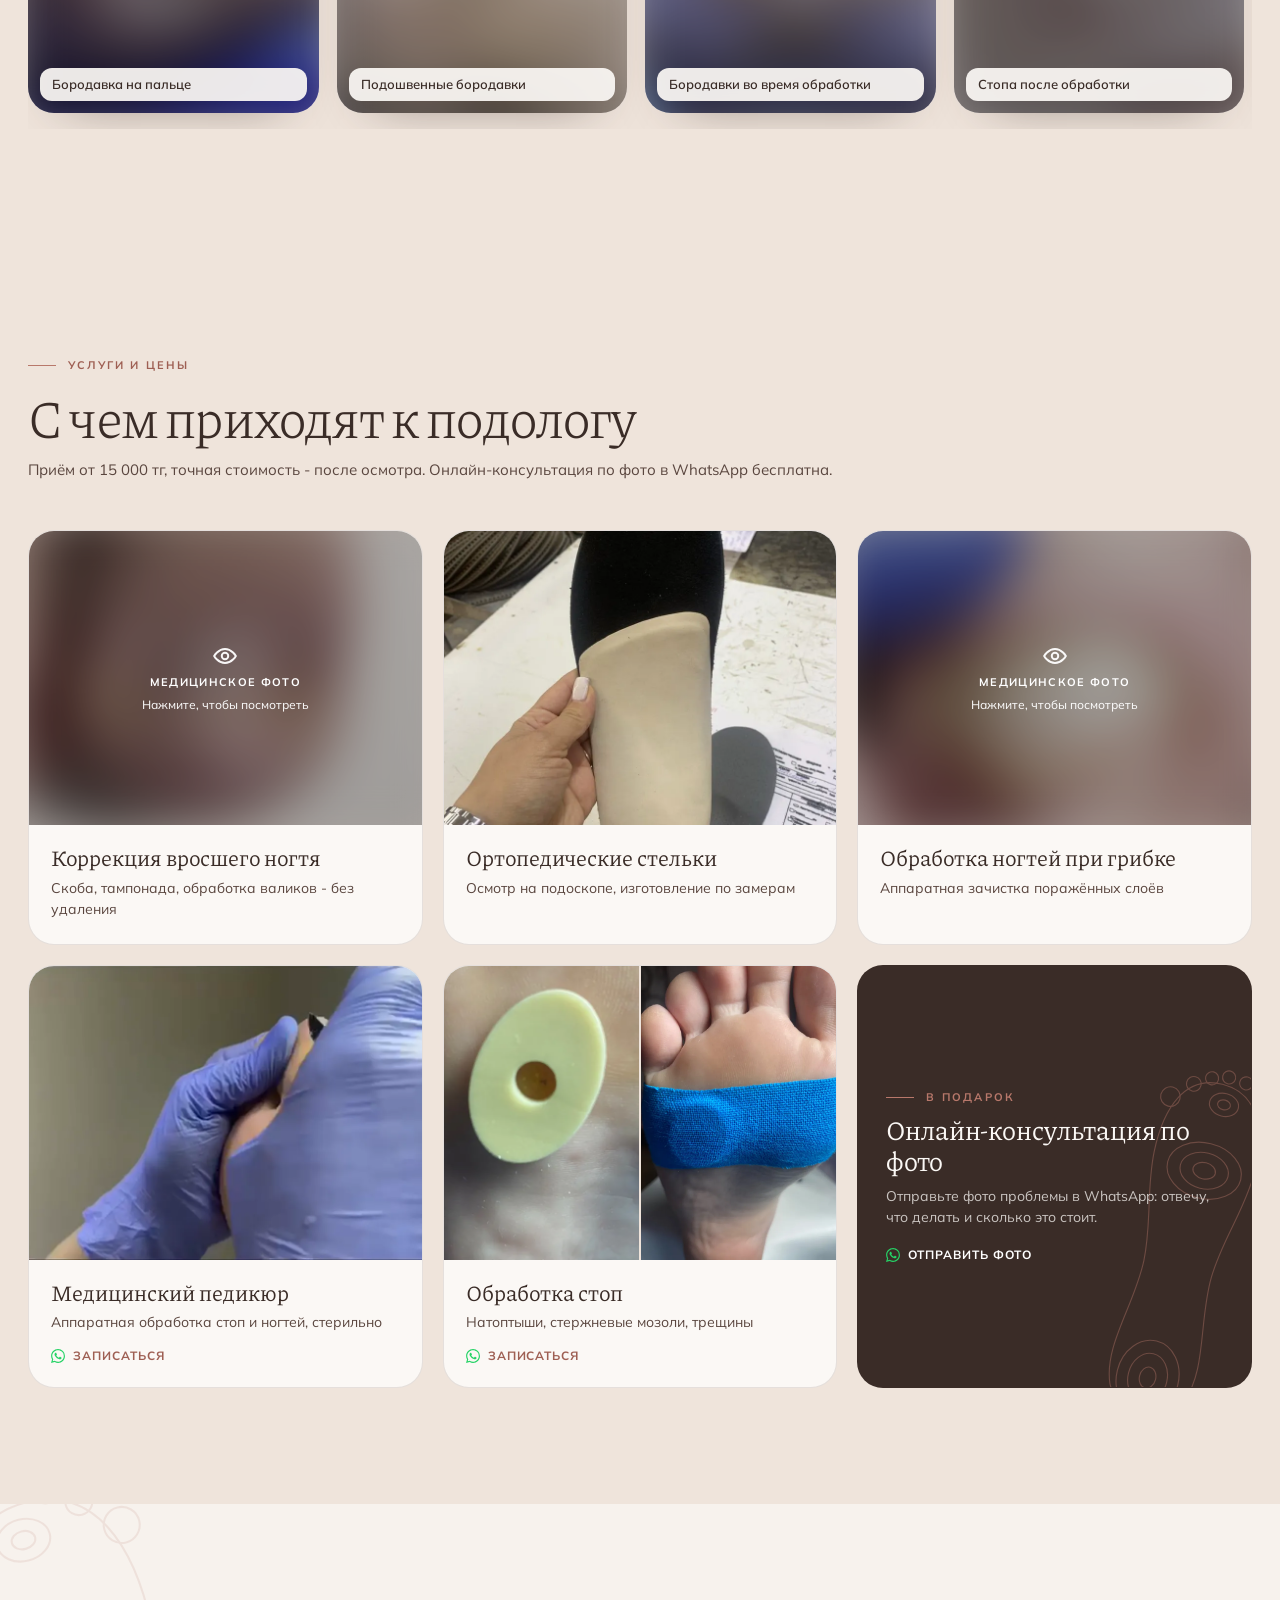
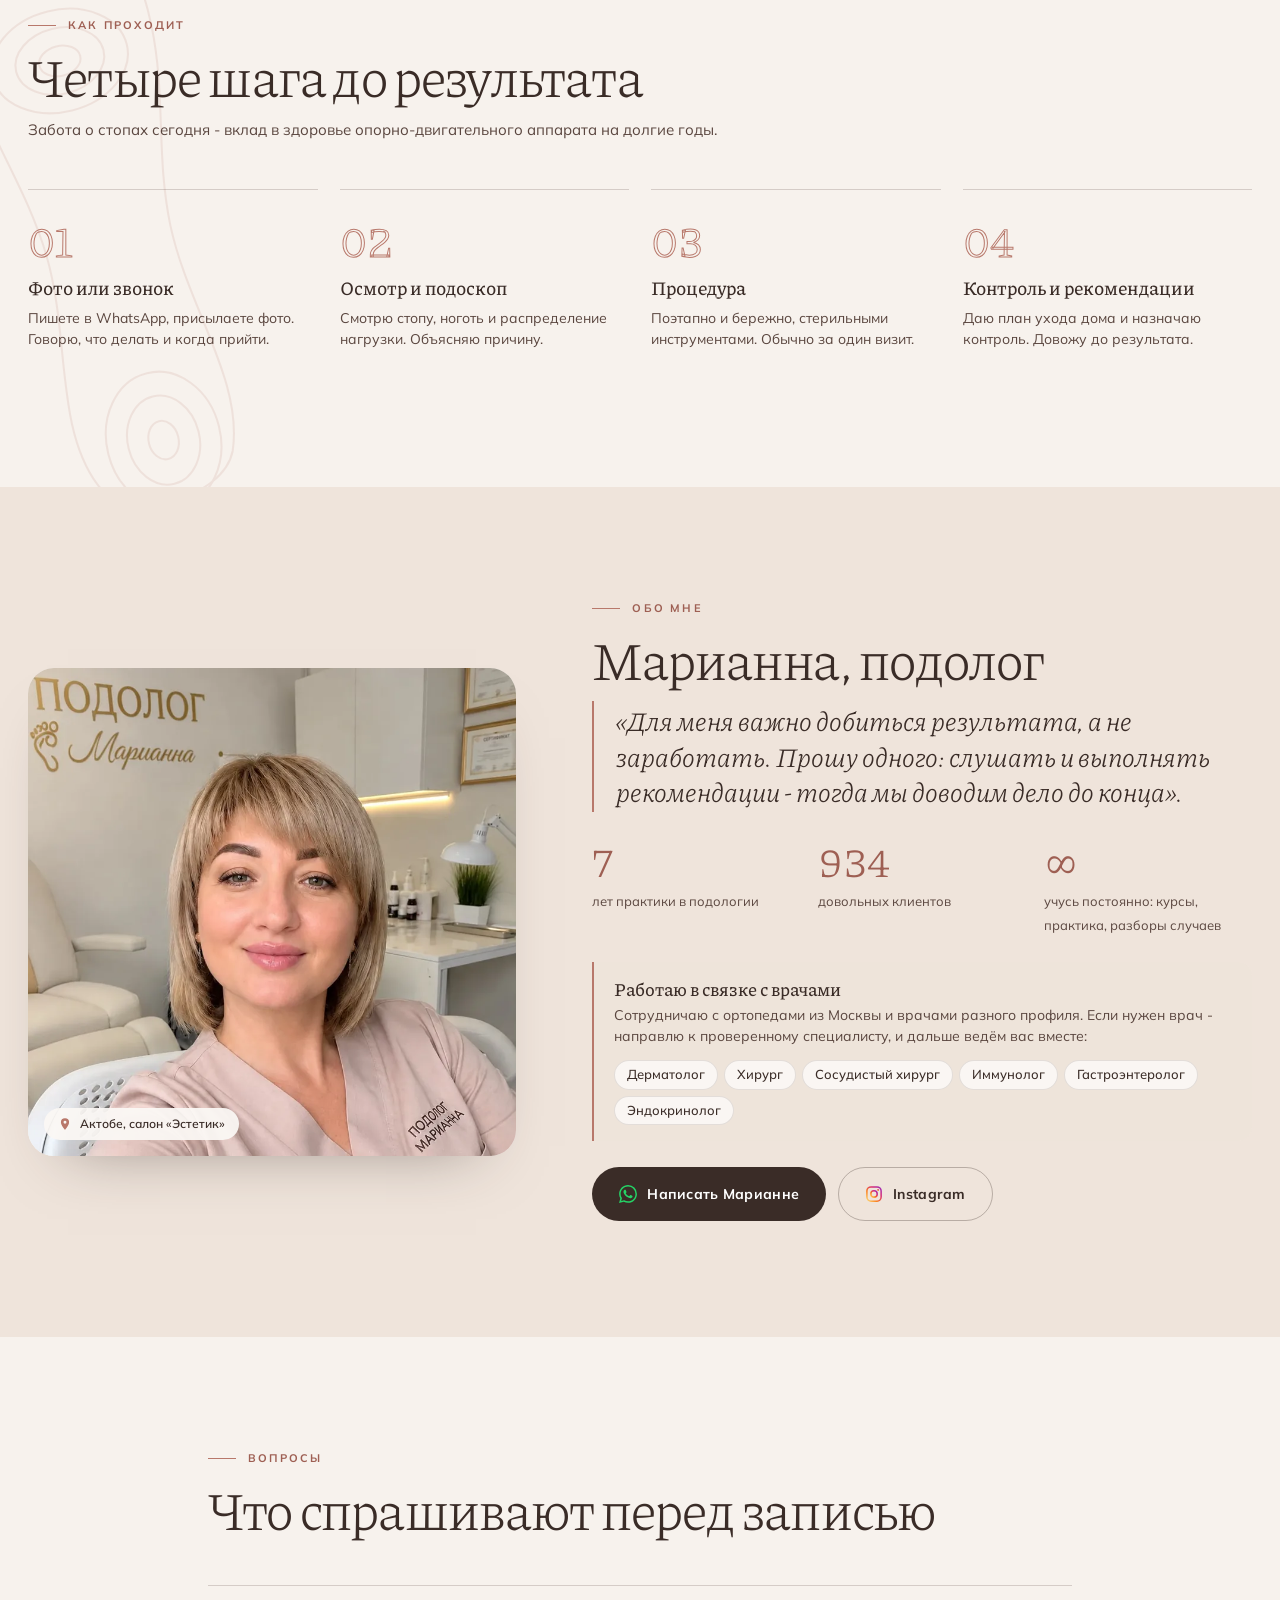
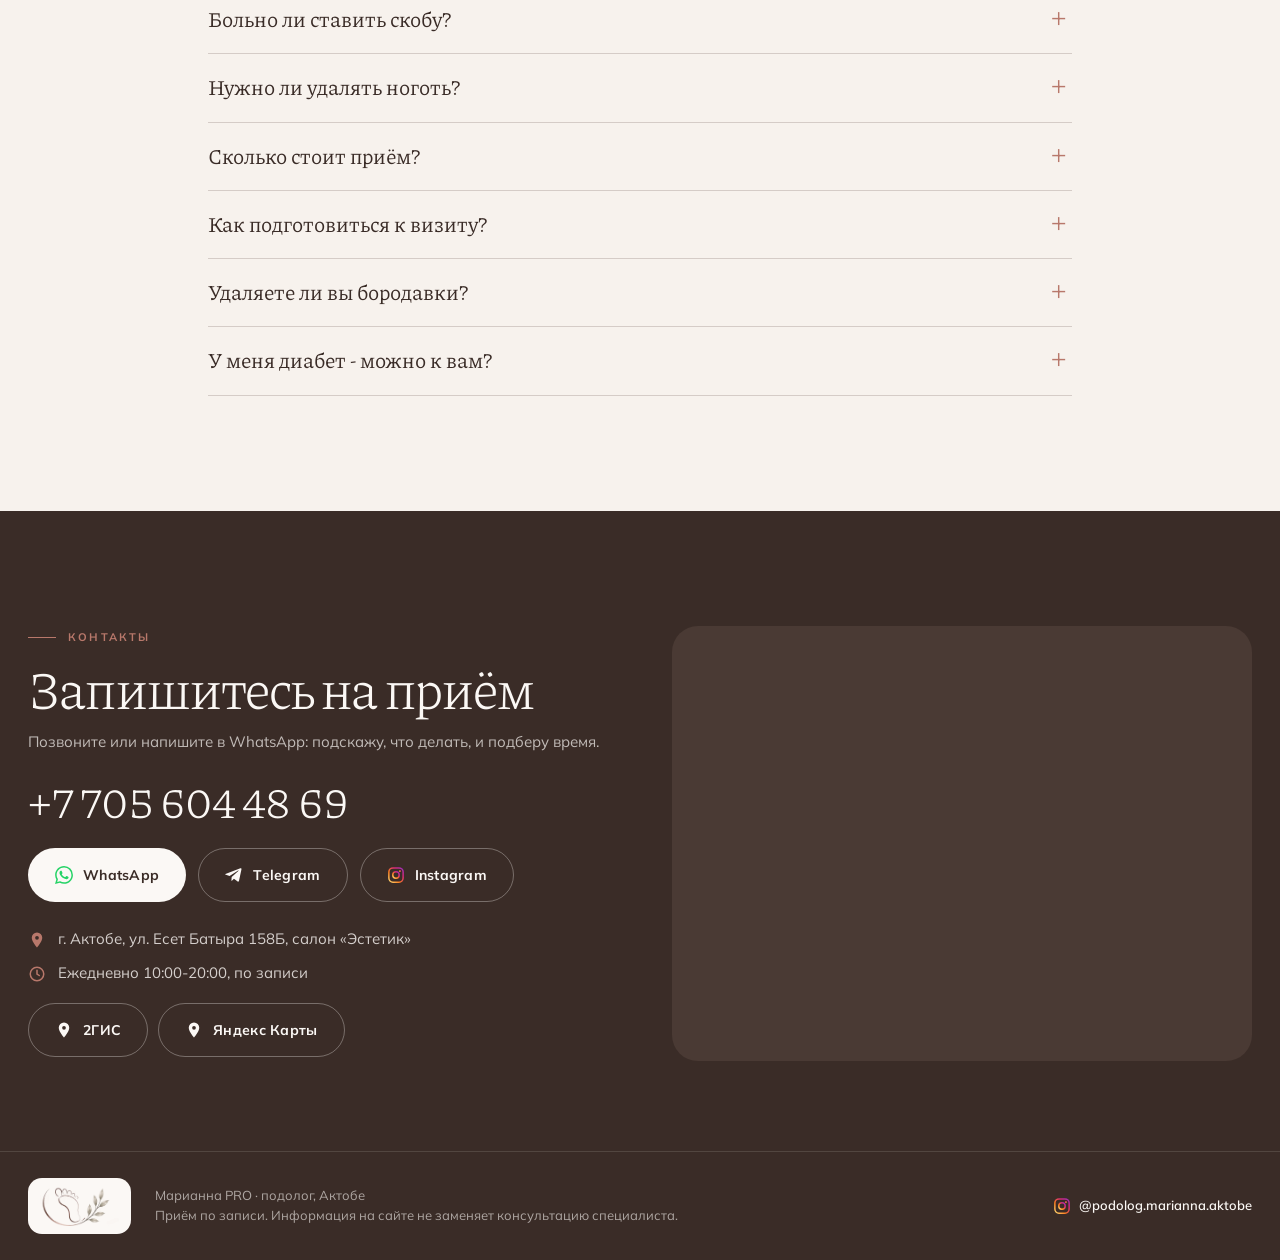
==== commit bb289ece: "Конверсии Google Ads AW-18480201752: тег gtag на главной и посадочных, телефон и Контакт (WhatsApp, " ====
--- a/index.html
+++ b/index.html
@@ -6,6 +6,19 @@
 <title data-i-t="m.title">Подолог в Актобе - Марианна PRO: вросший ноготь, грибок ногтей, ортопедические стельки</title>
 <meta name="description" data-i-c="m.desc" content="Подолог Марианна, Актобе: коррекция вросшего ногтя скобой без удаления, обработка ногтей при грибке, ортопедические стельки, медицинский педикюр, натоптыши и стержневые мозоли. 8 лет практики, 1000+ клиентов. Приём от 15 000 тг, онлайн-консультация по фото в подарок.">
 <meta name="theme-color" content="#F7F2ED">
+<!-- Google tag (gtag.js) - конверсии Google Ads, аккаунт AW-18480201752 -->
+<script async src="https://www.googletagmanager.com/gtag/js?id=AW-18480201752"></script>
+<script>
+  window.dataLayer = window.dataLayer || [];
+  function gtag(){dataLayer.push(arguments);}
+  gtag('js', new Date());
+  gtag('config', 'AW-18480201752');
+  /* цели вешает script.js на клики: phone - tel:, contact - WhatsApp и Telegram */
+  window.MP_CONV = {
+    phone: 'AW-18480201752/BpinCKGfmokdEJiAhuxE',
+    contact: 'AW-18480201752/pPt5CKHjnYkdEJiAhuxE'
+  };
+</script>
 <link rel="canonical" href="https://mariannapro.kz/">
 <meta property="og:type" content="website">
 <meta property="og:locale" content="ru_RU">
@@ -28,7 +41,7 @@
 <link rel="preconnect" href="https://fonts.gstatic.com" crossorigin>
 <link rel="preload" as="image" href="assets/hero.webp" fetchpriority="high">
 <link href="https://fonts.googleapis.com/css2?family=Piazzolla:ital,wght@0,300;0,400;0,500;1,300;1,400&family=Mulish:wght@400;500;600;700&display=swap" rel="stylesheet">
-<link rel="stylesheet" href="styles.css?v=20260926-11">
+<link rel="stylesheet" href="styles.css?v=20260928-1">
 <script type="application/ld+json">
 {
   "@context": "https://schema.org",
@@ -618,6 +631,6 @@
   </div>
 </div>
 
-<script src="script.js?v=20260926-11"></script>
+<script src="script.js?v=20260928-1"></script>
 </body>
 </html>
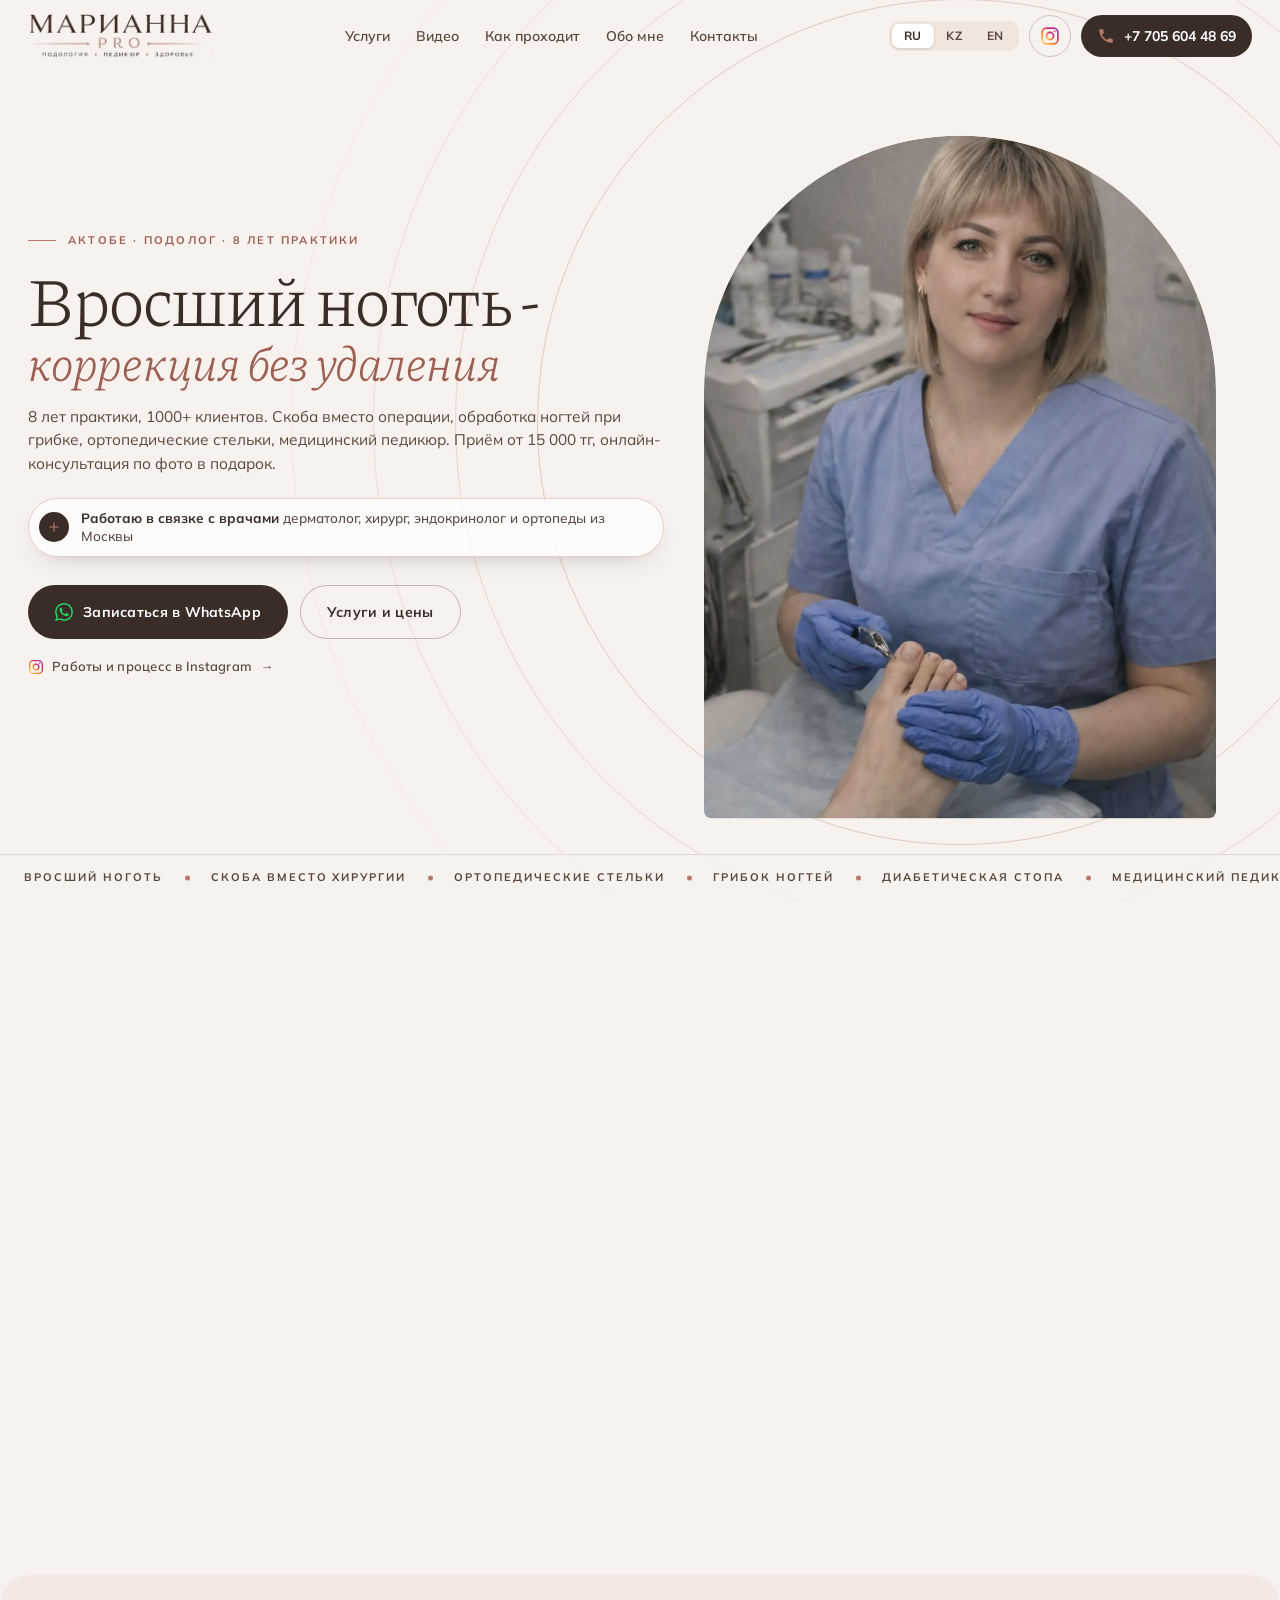
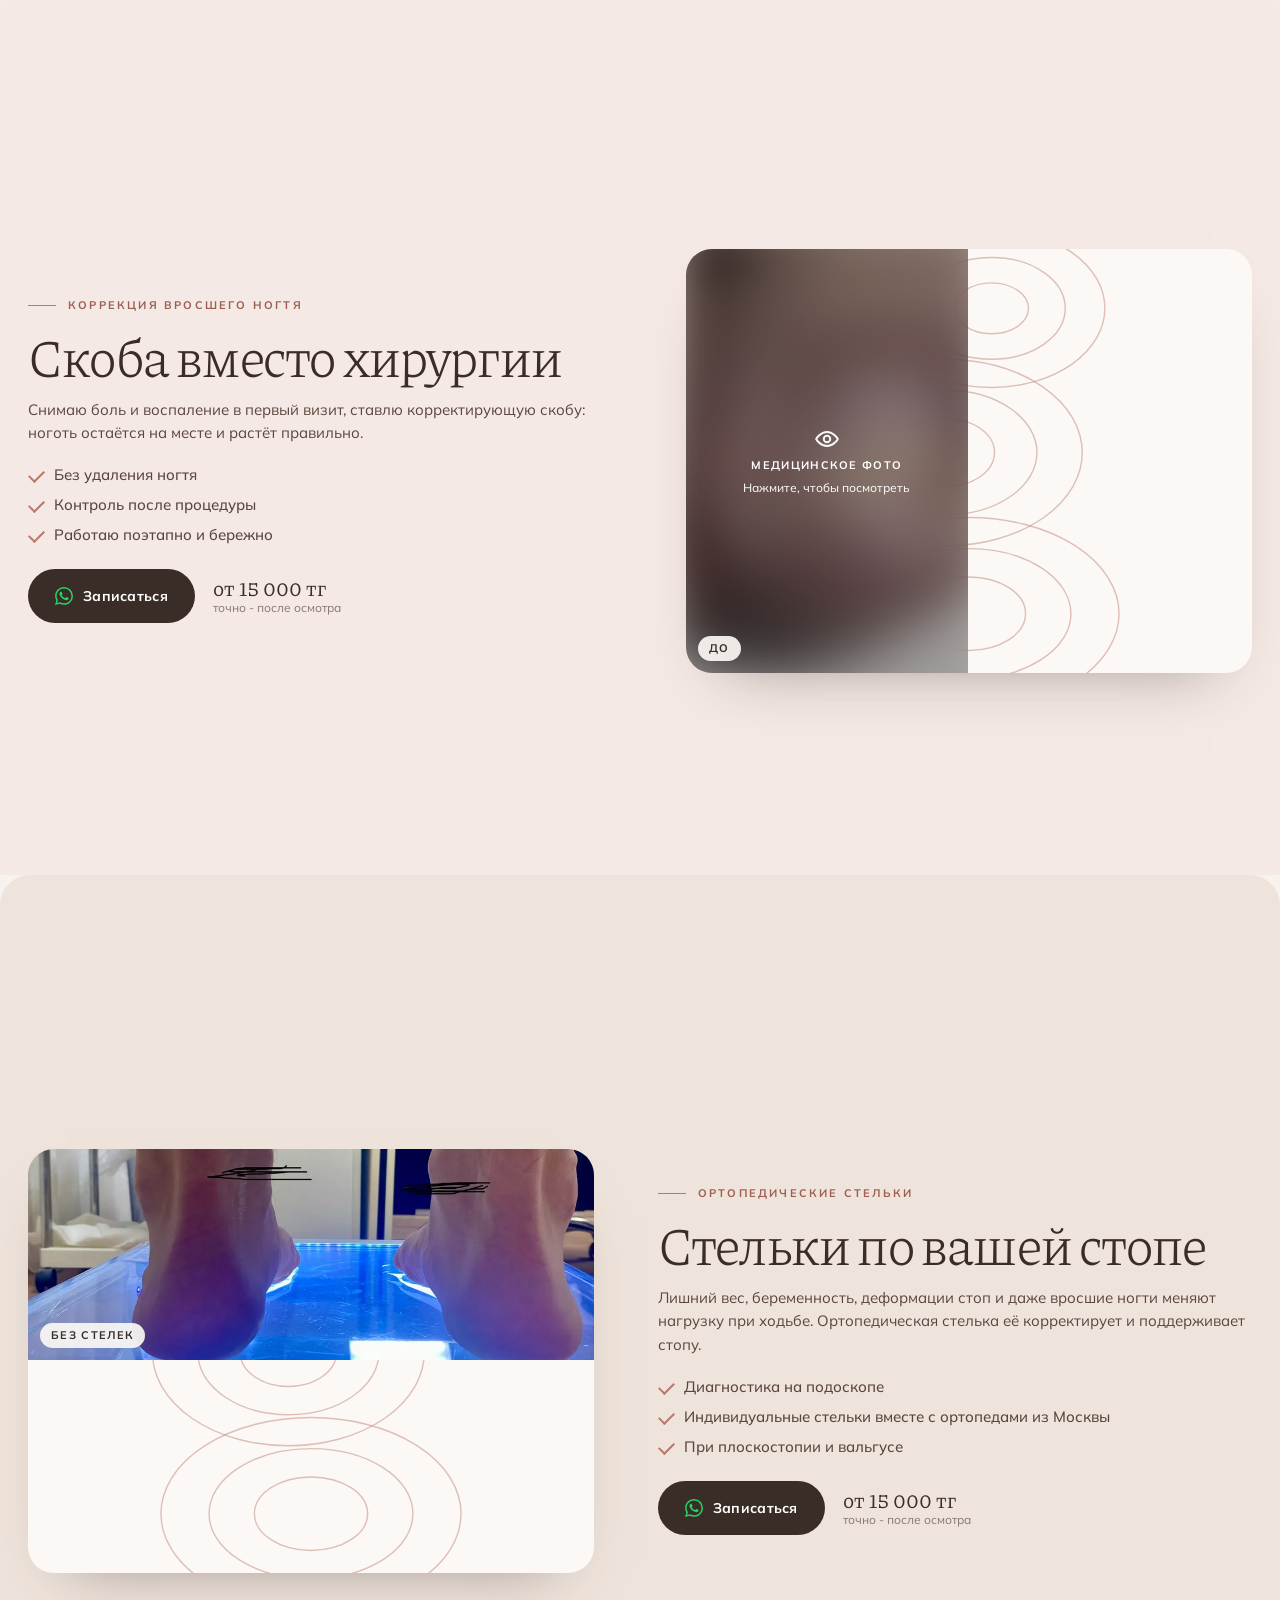
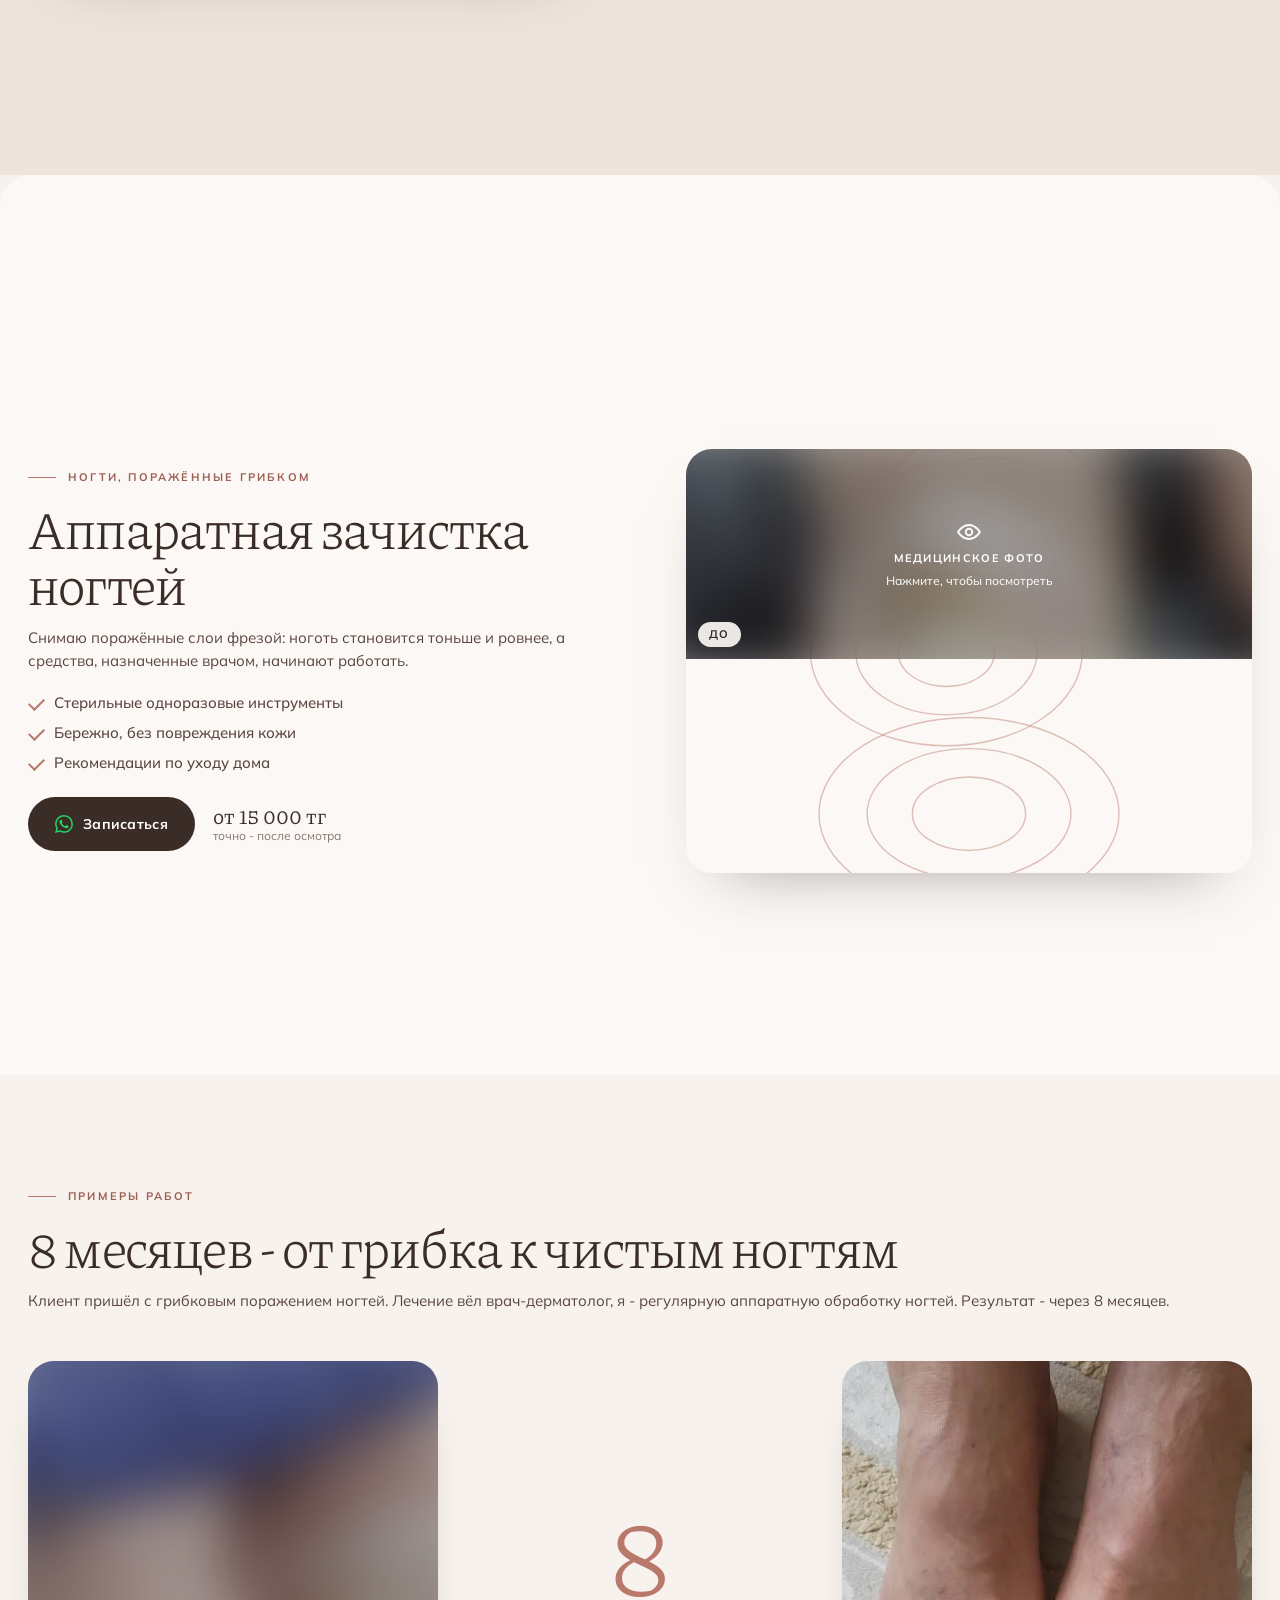
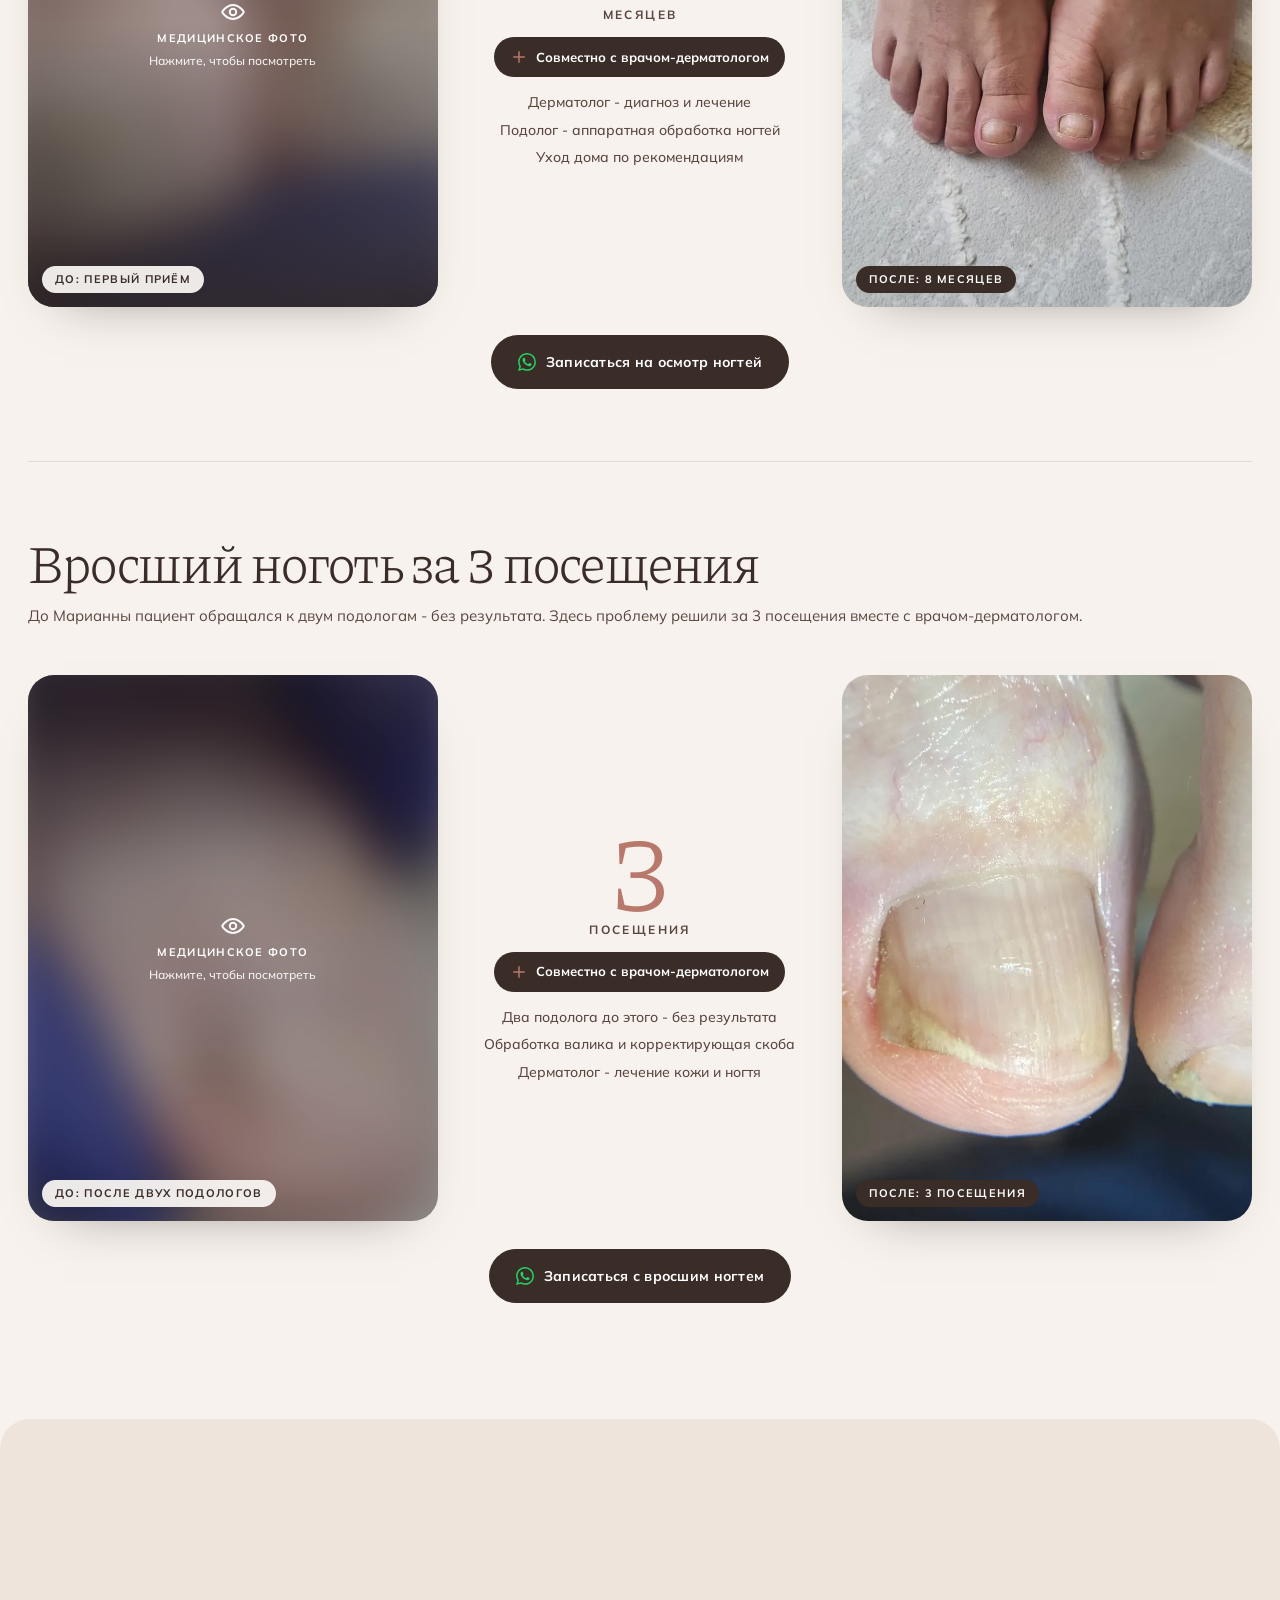
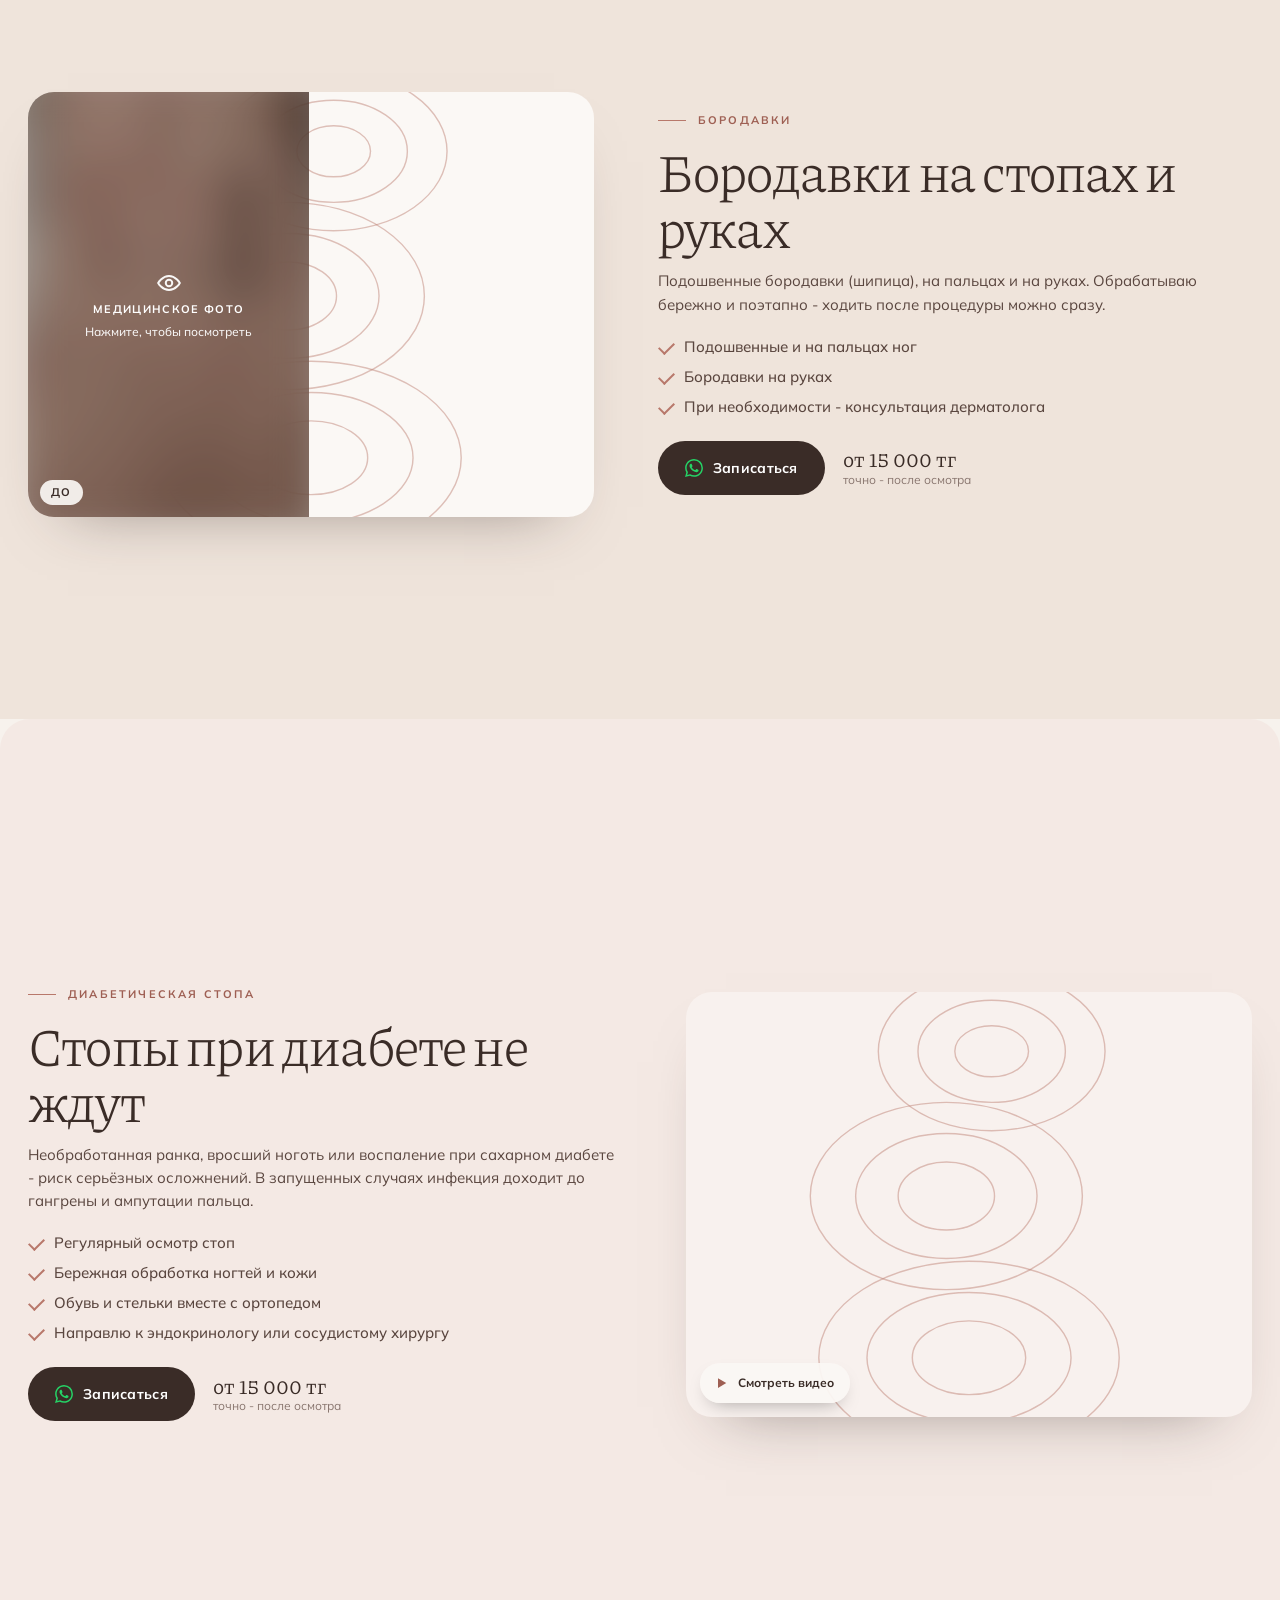
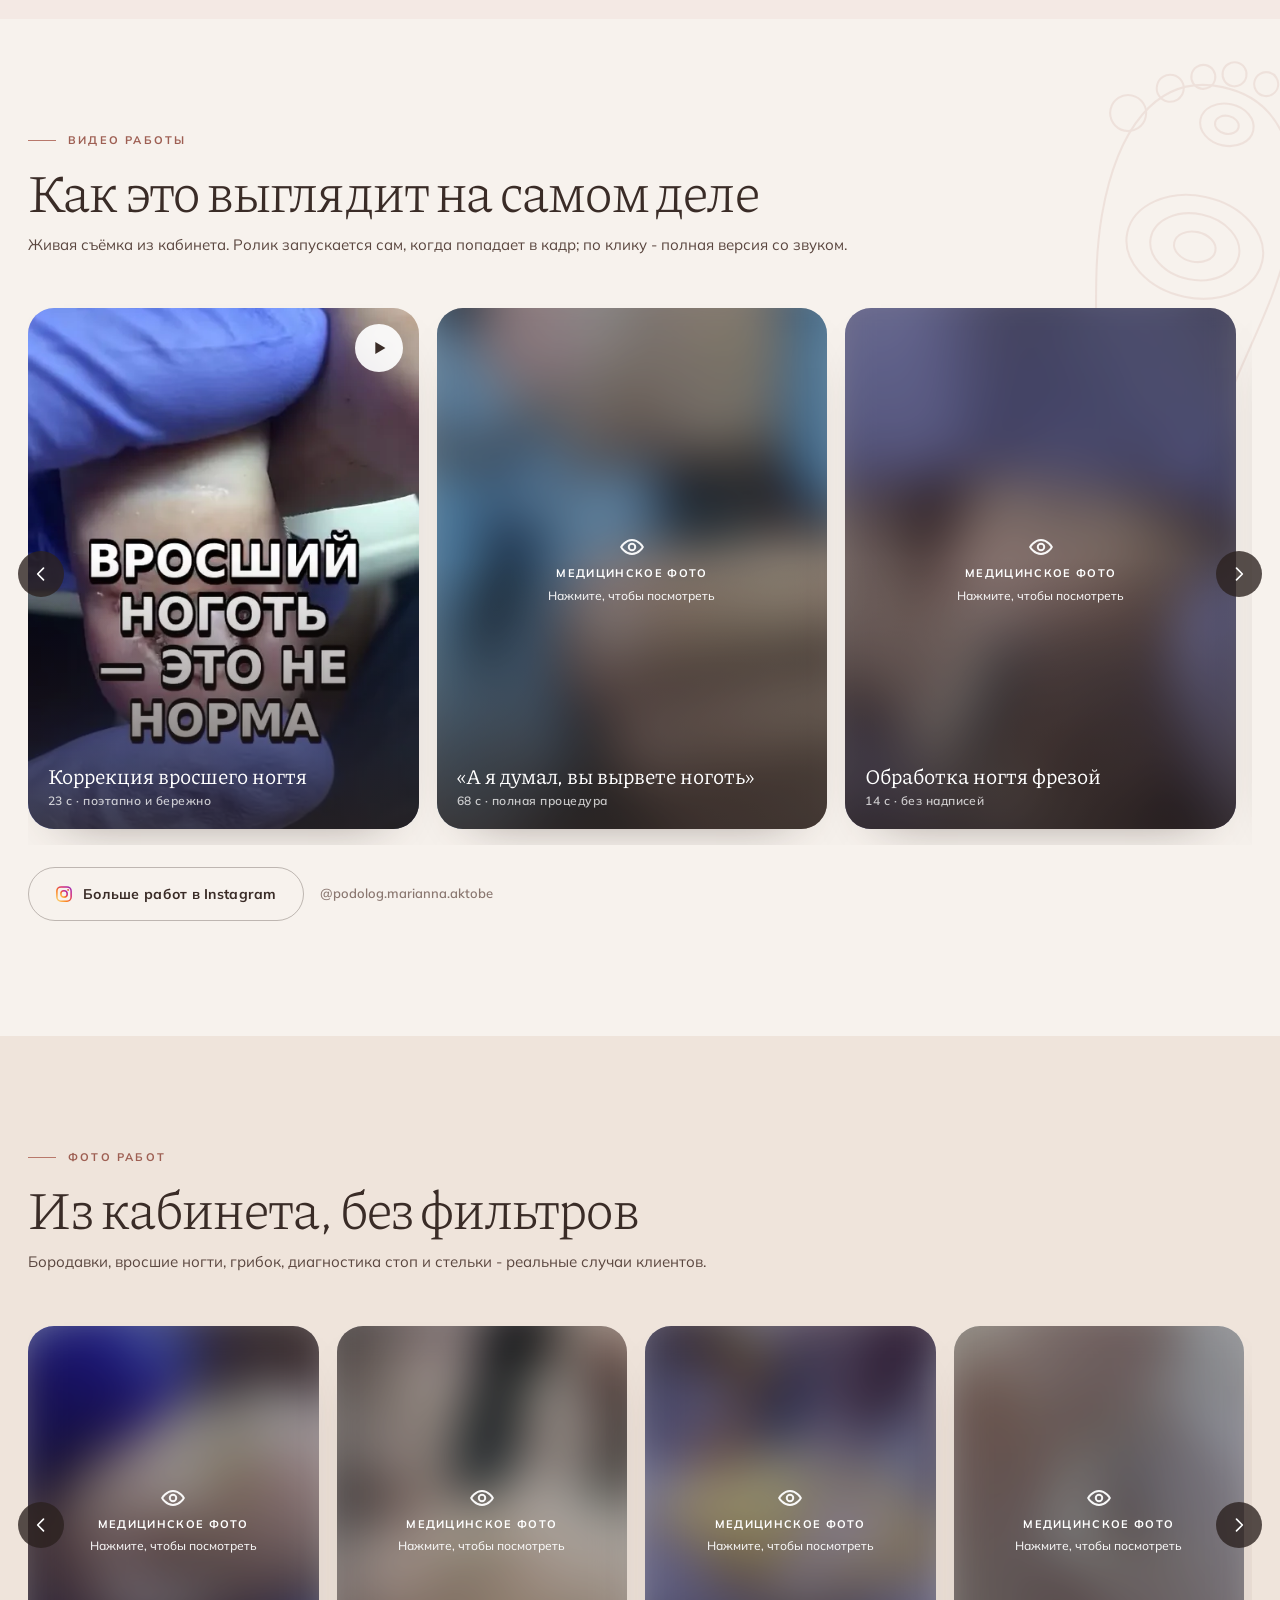
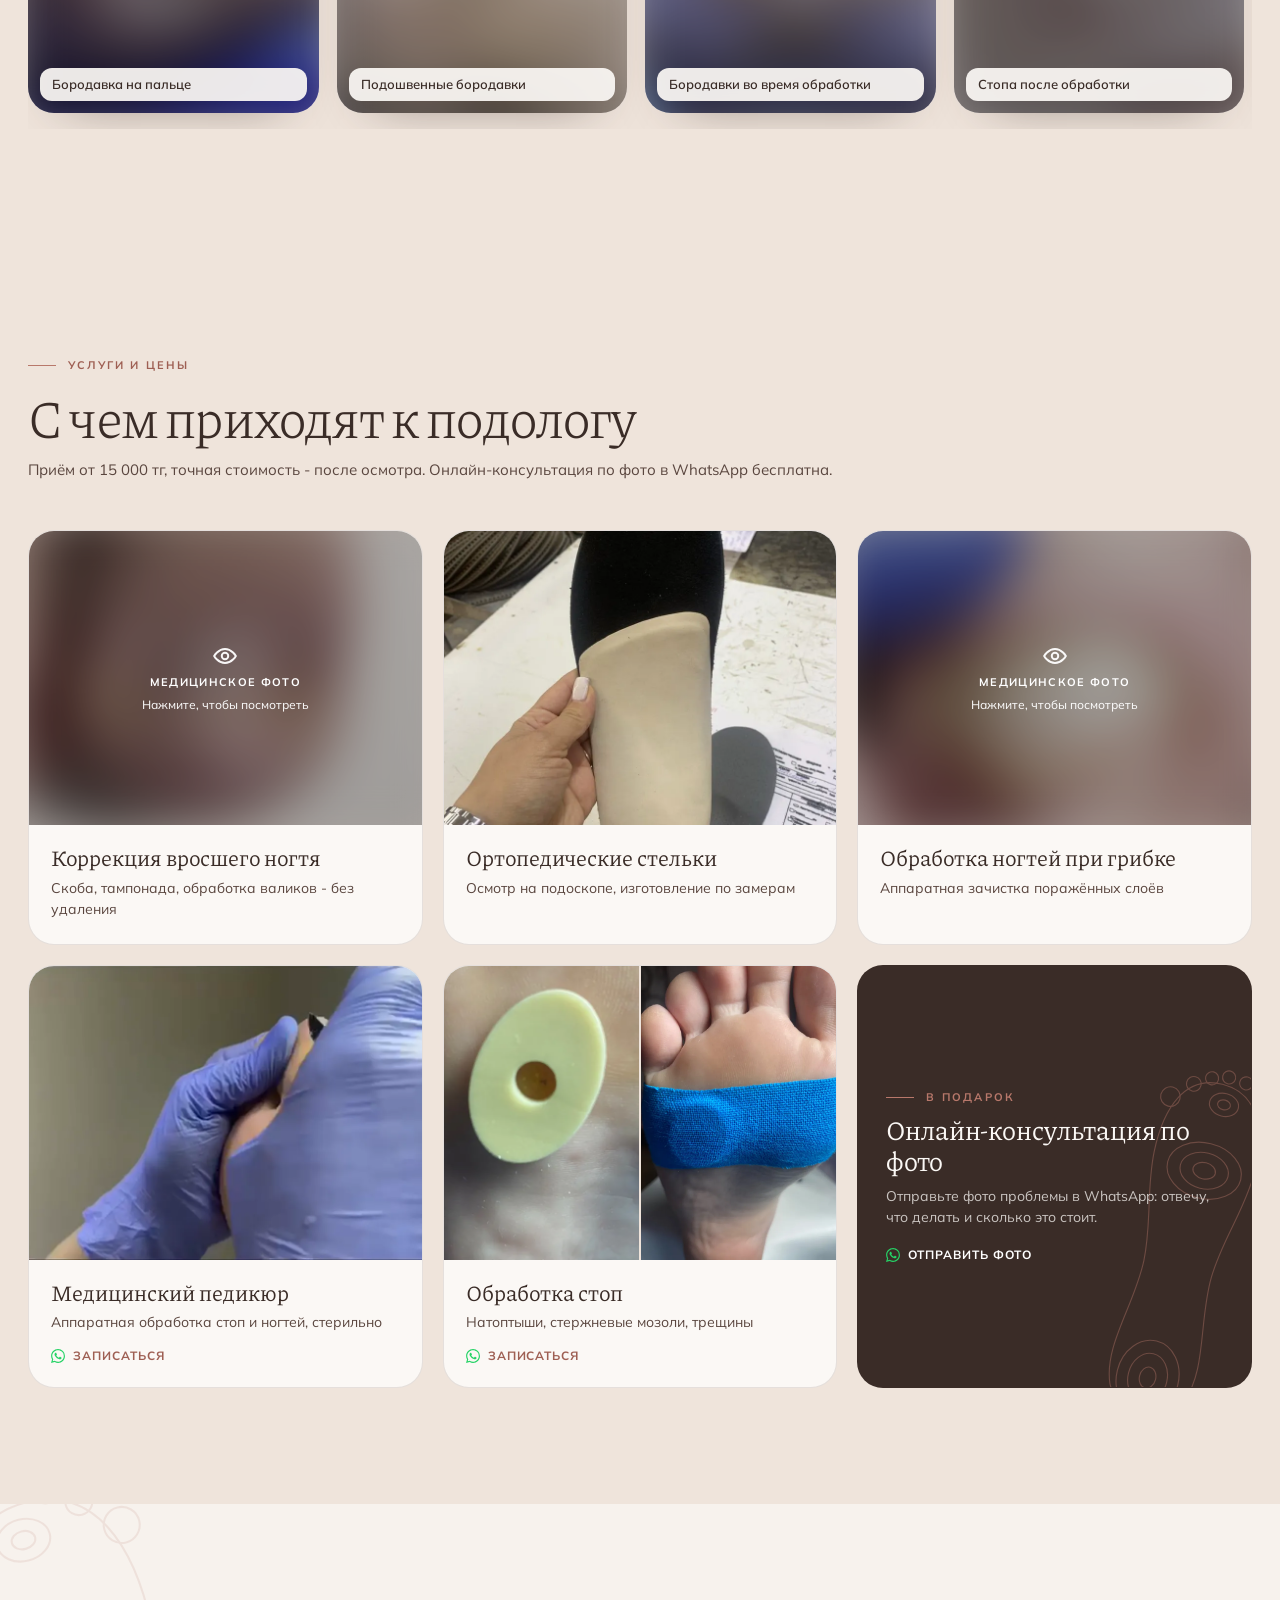
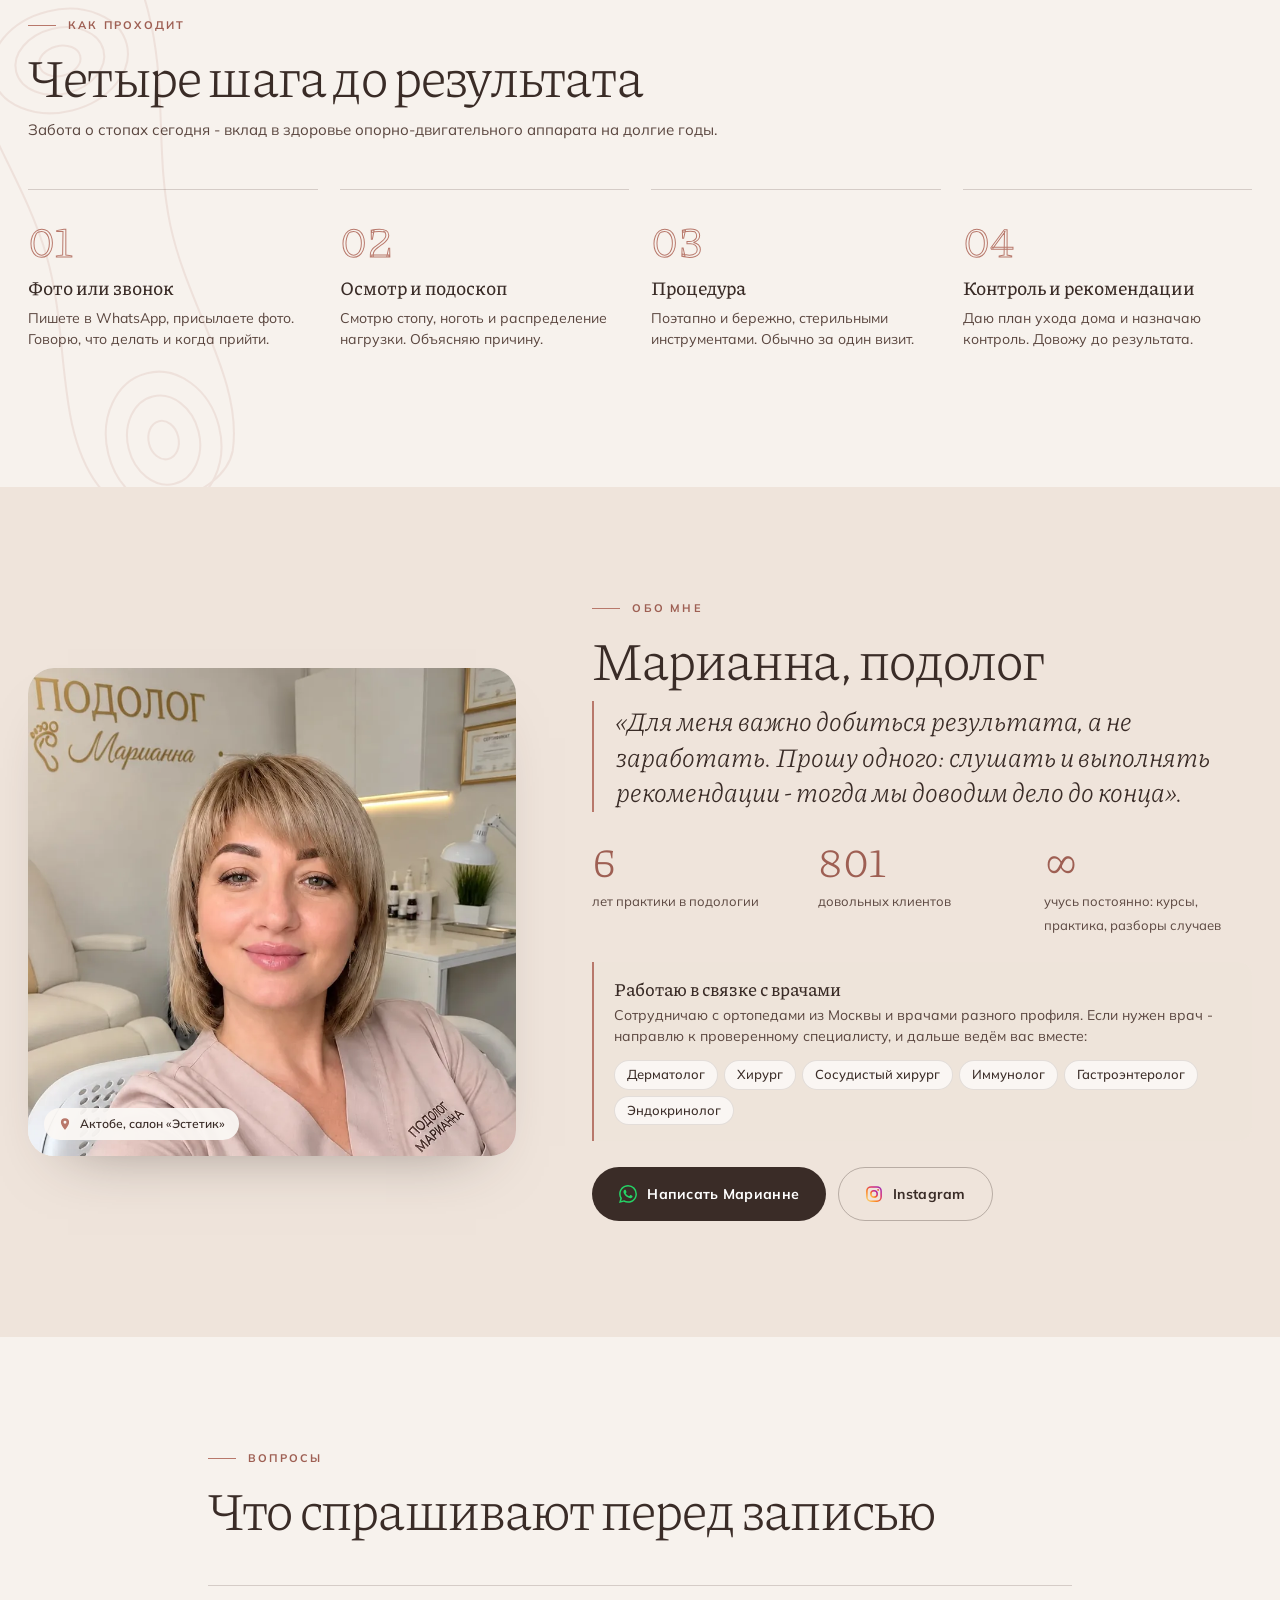
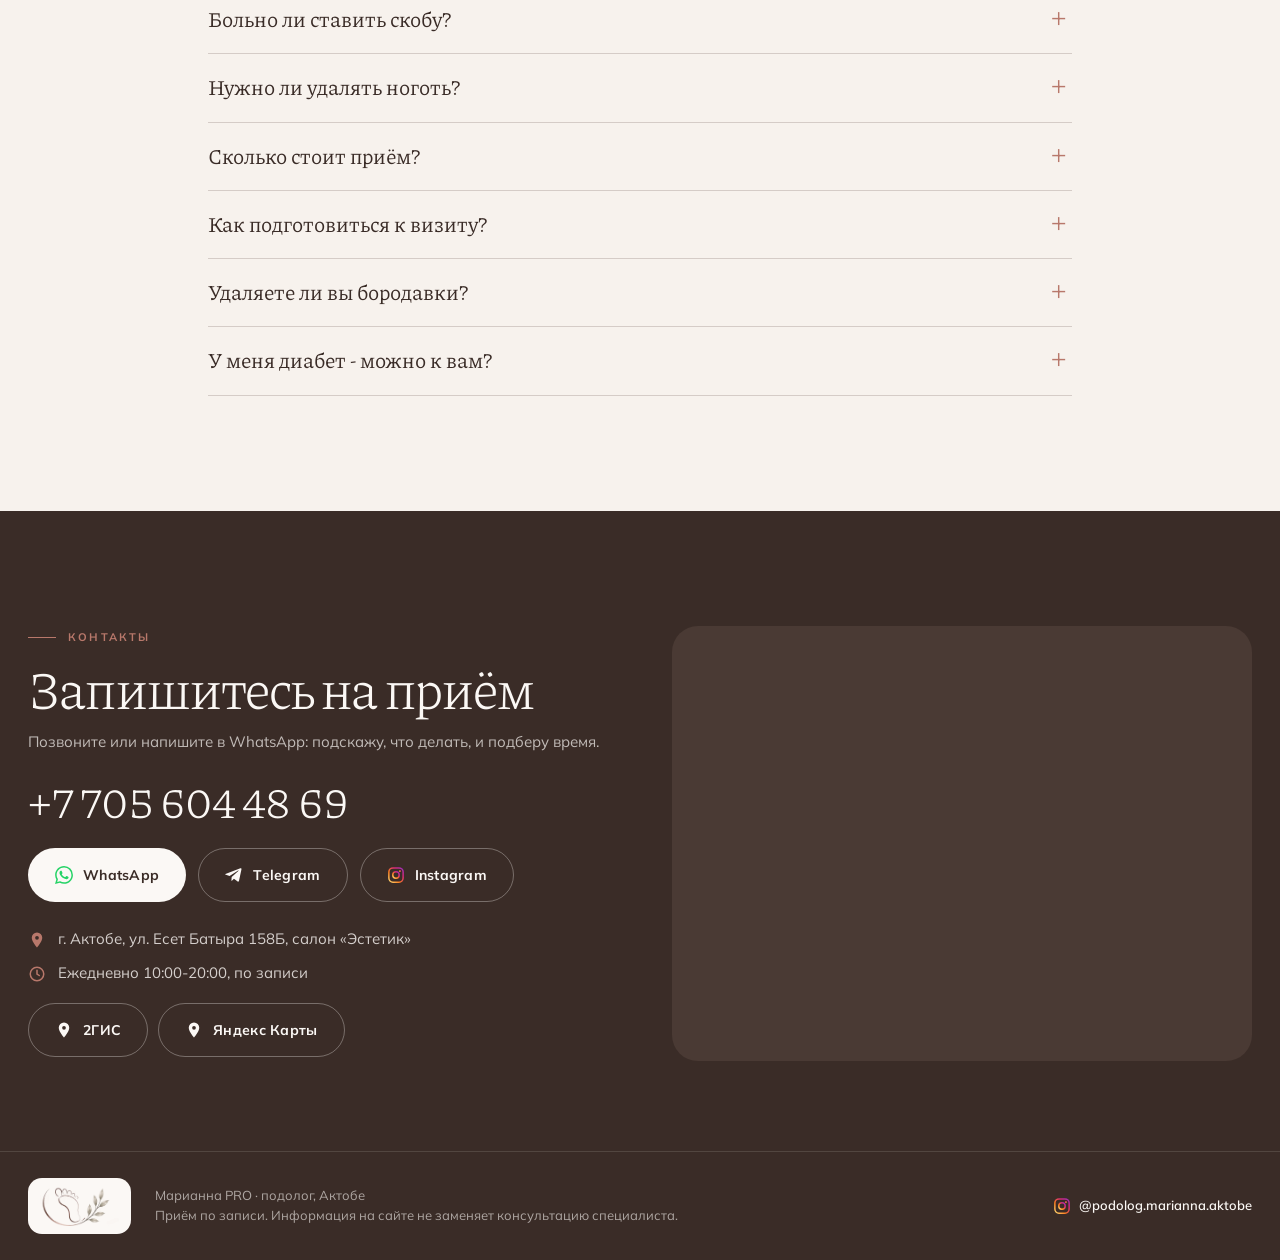
==== commit ac4efa87: "Конверсии Google Ads: новый аккаунт AW-18484539507 (телефон + Контакт) на главной и посадочных, ?v=2" ====
--- a/index.html
+++ b/index.html
@@ -6,17 +6,17 @@
 <title data-i-t="m.title">Подолог в Актобе - Марианна PRO: вросший ноготь, грибок ногтей, ортопедические стельки</title>
 <meta name="description" data-i-c="m.desc" content="Подолог Марианна, Актобе: коррекция вросшего ногтя скобой без удаления, обработка ногтей при грибке, ортопедические стельки, медицинский педикюр, натоптыши и стержневые мозоли. 8 лет практики, 1000+ клиентов. Приём от 15 000 тг, онлайн-консультация по фото в подарок.">
 <meta name="theme-color" content="#F7F2ED">
-<!-- Google tag (gtag.js) - конверсии Google Ads, аккаунт AW-18480201752 -->
-<script async src="https://www.googletagmanager.com/gtag/js?id=AW-18480201752"></script>
+<!-- Google tag (gtag.js) - конверсии Google Ads, аккаунт AW-18484539507 -->
+<script async src="https://www.googletagmanager.com/gtag/js?id=AW-18484539507"></script>
 <script>
   window.dataLayer = window.dataLayer || [];
   function gtag(){dataLayer.push(arguments);}
   gtag('js', new Date());
-  gtag('config', 'AW-18480201752');
+  gtag('config', 'AW-18484539507');
   /* цели вешает script.js на клики: phone - tel:, contact - WhatsApp и Telegram */
   window.MP_CONV = {
-    phone: 'AW-18480201752/BpinCKGfmokdEJiAhuxE',
-    contact: 'AW-18480201752/pPt5CKHjnYkdEJiAhuxE'
+    phone: 'AW-18484539507/tFtwCOCY5osdEPPgju5E',
+    contact: 'AW-18484539507/r55fCP-H6osdEPPgju5E'
   };
 </script>
 <link rel="canonical" href="https://mariannapro.kz/">
@@ -41,7 +41,7 @@
 <link rel="preconnect" href="https://fonts.gstatic.com" crossorigin>
 <link rel="preload" as="image" href="assets/hero.webp" fetchpriority="high">
 <link href="https://fonts.googleapis.com/css2?family=Piazzolla:ital,wght@0,300;0,400;0,500;1,300;1,400&family=Mulish:wght@400;500;600;700&display=swap" rel="stylesheet">
-<link rel="stylesheet" href="styles.css?v=20260928-1">
+<link rel="stylesheet" href="styles.css?v=20260930-1">
 <script type="application/ld+json">
 {
   "@context": "https://schema.org",
@@ -631,6 +631,6 @@
   </div>
 </div>
 
-<script src="script.js?v=20260928-1"></script>
+<script src="script.js?v=20260930-1"></script>
 </body>
 </html>
